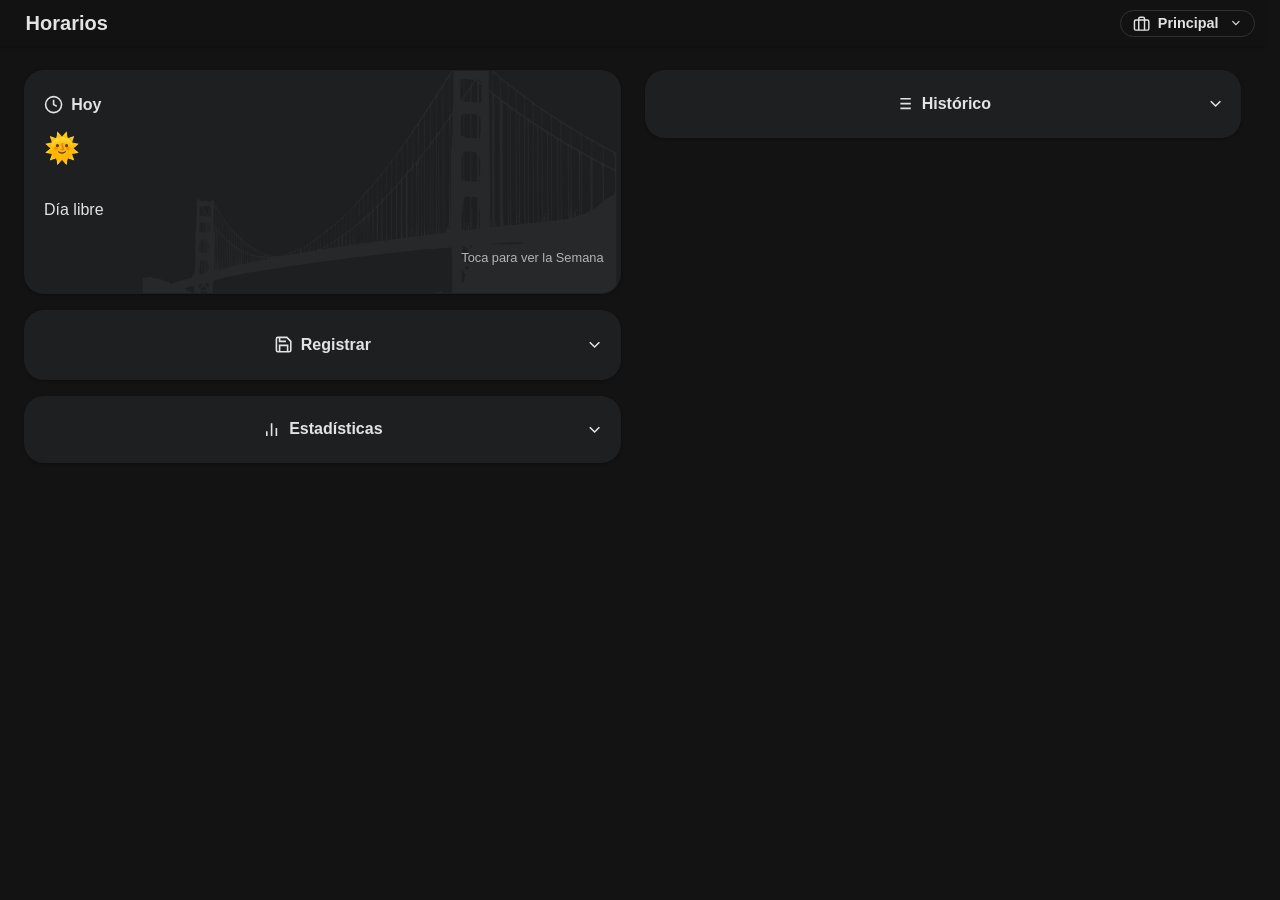
==== horarios_8.19.html @ 74c31f9c "Add files via upload" ====
<!DOCTYPE html>
<html lang="es">

<head>
    <meta charset="UTF-8">
    <meta name="viewport" content="width=device-width, initial-scale=1.0">

    <!-- Políticas de Seguridad -->
    <meta http-equiv="Content-Security-Policy" content="default-src 'self'; 
                 script-src 'self' 'unsafe-inline'; 
                 style-src 'self' 'unsafe-inline'; 
                 img-src 'self' data: https:; 
                 font-src 'self' data:; 
                 connect-src 'self' https://api.github.com; 
                 object-src 'none'; 
                 base-uri 'self'; 
                 form-action 'self'; 
                 upgrade-insecure-requests;">
    <meta name="referrer" content="no-referrer">
    <meta name="mobile-web-app-capable" content="yes">
    <meta name="apple-mobile-web-app-status-bar-style" content="default">
    <link rel="manifest" href="manifest.json">
    <link rel="icon" type="image/svg+xml" href="./icon.svg">
    <title>Horarios</title>
    <style>
        :root {
            /* --- Variables de Color (Tema Claro) --- */
            --bg-body: #ffffff;
            --bg-card: #f0f4f9;
            --bg-header: #ffffff;
            --text-main: #1f1f1f;
            --text-muted: #444746 --text-inv: #ffffff;
            --border: #dde3ea;
            --input-bg: #dde3ea;
            --input-focus: #dde3ea;
            --c-blue: rgba(76, 114, 172, 0.8);
            --c-green: rgba(76, 172, 140, 0.8);
            --c-red: rgba(172, 90, 76, 0.8);
            --c-purple: rgba(129, 76, 172, 0.8);
            --c-gold: rgba(172, 155, 76, 0.8);
            --c-orange: rgba(210, 120, 50, 0.8);
            --c-gray-btn: #dde3ea;
            --c-white: #ffffff;
            --hover: #989ca0;
            --shadow: 0 1px 3px rgba(0, 0, 0, 0.1);
            --radius: 20px;
        }

        body.dark-mode {
            /* --- Variables de Color (Tema Oscuro) --- */
            --bg-body: #131314;
            --bg-card: #1e1f20;
            --bg-header: #131314f6;
            --text-main: #e3e3e3;
            --text-muted: #b4b4b4;
            --border: #313333;
            --input-bg: #313333;
            --input-focus: #313333;
            --c-gray-btn: #313333;
            --hover: #696e6d;
            --shadow: 0 1px 3px rgba(0, 0, 0, 0.3);
        }

        body.modal-open {
            overflow: hidden !important;
        }

        * {
            margin: 0;
            padding: 0;
            box-sizing: border-box;
            user-select: none;
            -webkit-tap-highlight-color: transparent;
        }

        html {
            scrollbar-gutter: stable;
        }

        body {
            font-family: -apple-system, BlinkMacSystemFont, 'Segoe UI', Arial, sans-serif;
            background: var(--bg-body);
            color: var(--text-main);
            overflow-anchor: none;
            transition: background 0.3s, color 0.3s;
            overflow-y: auto;
        }

        /* --- Layout & Contenedores --- */
        .container {
            max-width: 1400px;
            margin: 0 auto;
            padding: 0.5rem;
        }

        .header {
            background: var(--bg-header);
            backdrop-filter: blur(10px);
            padding: 0.6rem;
            box-shadow: var(--shadow);
            position: sticky;
            top: 0;
            z-index: 90;
            display: flex;
            justify-content: space-between;
            align-items: center;
        }

        .header h1 {
            font-size: 1.25rem;
            color: var(--text-main);
            display: flex;
            align-items: center;
            gap: 0.5rem;
            flex-shrink: 0;
            margin-right: auto;
            margin-left: 1rem;
        }

        .card,
        .modal-content {
            background: var(--bg-card);
            border-radius: var(--radius);
            padding: 1.5rem 0.5rem;
            margin-bottom: 1rem;
            box-shadow: var(--shadow);
            color: var(--text-main);
        }

        .card h2,
        .modal h3 {
            font-size: 1rem;
            margin-bottom: 1rem;
            display: flex;
            align-items: center;
            gap: 0.5rem;
            color: var(--text-main);
        }

        .modal h3 .version-text {
            margin-left: auto;
        }

        .card h2.no-margin {
            margin-bottom: 0;
        }

        /* --- Scrollbar Reutilizable (Clase Utilitaria) --- */
        .custom-scroll {
            overflow-y: auto;
            overflow-x: hidden;
        }

        .custom-scroll::-webkit-scrollbar,
        .perfil-list-container::-webkit-scrollbar {
            width: 4px;
        }

        .custom-scroll::-webkit-scrollbar-track,
        .perfil-list-container::-webkit-scrollbar-track {
            background: var(--bg-body);
            border-radius: var(--radius);
        }

        .custom-scroll::-webkit-scrollbar-thumb,
        .perfil-list-container::-webkit-scrollbar-thumb {
            background: var(--border);
            border-radius: var(--radius);
        }

        .custom-scroll::-webkit-scrollbar-thumb:hover,
        .perfil-list-container::-webkit-scrollbar-thumb:hover {
            background: var(--text-muted);
        }

        /* --- Iconos --- */
        .icon {
            width: 1.2em;
            height: 1.2em;
            vertical-align: text-bottom;
            fill: currentColor;
            stroke: currentColor;
            stroke-width: 0;
        }

        .icon-line {
            stroke-width: 2;
            fill: none;
        }

        /* --- Formularios --- */
        .form-group {
            margin-bottom: 1rem;

        }

        label {
            display: block;
            font-size: 0.875rem;
            font-weight: 600;
            color: var(--text-muted);
            margin: 0 0 0.25rem 0.5rem;
            transition: opacity 0.3s ease, transform 0.3s ease, color 0.3s ease;
            min-height: 1.2em;
            line-height: 1.2;
            will-change: transform, opacity;
        }

        input,
        select {
            width: 100%;
            padding: 0.75rem;
            border: 1px solid var(--border);
            border-radius: var(--radius);
            font-size: 1rem;
            background: var(--input-bg);
            color: var(--text-main);
            height: 48px;
            transition: border-color 0.2s, transform 0.3s, background 0.3s;
        }

        input:disabled,
        select:disabled {
            background-color: var(--bg-card);
            color: var(--text-muted);
            opacity: 1;
            -webkit-text-fill-color: var(--text-muted);
            /* Corrección para Safari/iOS */
            cursor: not-allowed;
        }

        input:focus,
        select:focus {
            outline: none;
        }

        input.error {
            border-color: var(--c-red);
        }

        .input-error {
            color: var(--c-red);
            font-size: 0.75rem;
            margin-top: 0.25rem;
            display: none;
        }

        .input-with-btn,
        .input-number-group {
            display: flex;
            gap: 0.5rem;
            align-items: center;
        }

        .contenedor-fechas {
            display: block;
            flex-direction: column;
        }

        .input-number-group input {
            text-align: center;
        }

        .contenedor-fechas .form-group {
            flex-grow: 1;
        }

        /* --- Botones --- */
        button {
            width: 100%;
            padding: 0.875rem;
            border: 1px solid transparent;
            border-radius: var(--radius);
            font-weight: 600;
            font-size: 1rem;
            cursor: pointer;
            transition: transform 0.2s, background 0.2s;
            display: flex;
            align-items: center;
            justify-content: center;
            gap: 0.5rem;
            color: var(--text-main);
            background: var(--c-gray-btn);
        }

        button:active {
            transform: scale(1);
        }

        button:disabled {
            background: transparent;
            cursor: not-allowed;
            transform: none;
            color: #6b7280;
        }

        #btn-timer-main {
            border: none;
        }

        #btn-timer-main:disabled {
            display: none;
        }

        /* Variantes de botones */

        .btn-register {
            width: auto;
            padding: 17px;
            margin: -17px;
            background: transparent;
            color: var(--text-main);
        }

        .btn-register .icon {
            animation: llamarAtencion 5s ease-in-out 1.2s 2;
            transform-origin: bottom;
        }

        #btn-toggle-ignorar-tf,
        #btn-toggle-fondo,
        #btn-toggle-gist-backup,
        #btn-toggle-gist-merge {
            justify-content: center;
            padding: 0.875rem 1rem;
            border: 1px solid var(--border);
            color: var(--text-main);
            transition: background 0.2s, color 0.2s, border-color 0.2s;
            flex: 1;
        }

        .icon-btn,
        .time-btn,
        .btn-increment,
        .filter-btn {
            width: auto;
            padding: 0.5rem;
            min-width: 44px;
            height: 44px;
            color: var(--text-main);
            touch-action: manipulation;
        }

        .icon-btn,
        .filter-btn {
            background: transparent;
        }

        .filter-btn.filtro-activo {
            color: var(--c-red);
            border-color: var(--c-red);
        }

        .header-buttons {
            display: flex;
            gap: 0.5rem;
        }

        .btn-group {
            display: flex;
            gap: 0.5rem;
            margin-top: 0.75rem;
            align-items: center;
        }

        .config-actions {
            display: flex;
            flex-direction: column;
            gap: 0.75rem;
        }

        .config-actions>label {
            margin-bottom: -0.5rem;
        }

        /* --- Stats & Progreso --- */
        /* Fondo abstracto stats-card */
        .stats-card {
            position: relative;
            overflow: hidden;
        }

        .stats-card-bg {
            position: absolute;
            inset: 0;
            pointer-events: none;
            z-index: 0;
            transition: opacity 0.6s ease;
        }

        .stats-card-bg svg {
            width: 100%;
            height: 100%;
        }

        .stats-card-content {
            position: relative;
            z-index: 1;
        }

        .stats-card {
            cursor: pointer;
            border: 1px solid transparent;
            border-left: 4px solid transparent;
            transition: transform 0.15s ease-out, opacity 0.15s ease-out, box-shadow 0.3s, border-color 0.3s;
            min-height: 14rem;
        }

        #stats-card.timer-running {
            border-left-color: var(--c-red) !important;
        }

        .stats-number {
            font-size: 1.8rem;
            font-weight: bold;
            margin: 0.5rem 0;
        }

        /* Animación de contenido interno de stats-card */
        .stats-card-content {
            transition: opacity 0.3s ease, transform 0.3s ease;
        }

        /* Estados del borde lateral */
        .stats-card.border-blue {
            border-left-color: var(--c-blue) !important;
        }

        .stats-card.border-green {
            border-left-color: var(--c-green) !important;
        }

        .stats-card.border-red {
            border-left-color: var(--c-red) !important;
        }

        .stats-card.border-purple {
            border-left-color: var(--c-purple) !important;
        }

        .stats-card.border-gold {
            border-left-color: var(--c-gold) !important;
        }

        .stats-card.border-orange {
            border-left-color: var(--c-orange) !important;
        }

        .stats-card.border-transparent {
            border-left-color: transparent !important;
        }

        .progress-bar {
            width: 100%;
            height: 4px;
            background: transparent;
            border-radius: var(--radius);
            overflow: hidden;
            margin: 1rem 0;
        }

        .progress-fill {
            height: 100%;
            background: var(--bg-card);
            transition: width 0.5s;
            position: relative;
            overflow: hidden;
        }

        .progress-fill.blue {
            background: var(--c-blue) !important;
        }

        .progress-fill.green {
            background: var(--c-green) !important;
        }

        .progress-fill.red {
            background: var(--c-red) !important;
        }

        .progress-fill.purple {
            background: var(--c-purple) !important;
        }

        .progress-fill.gold {
            background: var(--c-gold) !important;
        }

        .progress-fill.orange {
            background: var(--c-orange) !important;
        }

        .progress-fill.shimmer::after {
            content: '';
            position: absolute;
            top: 0;
            left: -60%;
            width: 50%;
            height: 100%;
            background: linear-gradient(90deg, transparent, rgba(255, 255, 255, 0.35), transparent);
            animation: shimmer 5s ease-in-out infinite;
        }

        /* --- Lista de Registros --- */
        .registro-item {
            border: 1px solid var(--border);
            border-radius: var(--radius);
            padding: 1rem;
            margin-bottom: 0.5rem;
            display: flex;
            justify-content: space-between;
            align-items: start;
            cursor: pointer;
            background: var(--input-bg);
            content-visibility: auto;
            contain-intrinsic-size: 85px;
        }

        .registro-item.hoy::before {
            content: "HOY";
            position: absolute;
            bottom: 8px;
            right: 8px;
            border: 2px solid var(--text-main);
            color: var(--text-main);
            font-size: 0.75rem;
            font-weight: 700;
            padding: 0.1rem 1rem 0.1rem 1rem;
            border-radius: var(--radius);
            letter-spacing: 0.5px;
        }

        .registro-info {
            flex: 1;
        }

        .registro-fecha {
            font-weight: 600;
            margin-bottom: 0.25rem;
            color: var(--text-main);
        }

        .registro-horas {
            font-size: 0.875rem;
            color: var(--text-muted);
        }

        .registro-total {
            font-size: 0.75rem;
            font-weight: 600;
            margin-top: 0.25rem;
            color: var(--c-white);
            display: inline-block;
            border-radius: var(--radius);
            padding: .1rem 1rem .1rem 1rem;
        }

        .registro-total.green-text,
        .calendario-dia.dia-normal,
        .toast.success {
            background: var(--c-green);
        }

        .registro-total.red-text,
        .registro-total.red-text-bg,
        .toast.error,
        .toast.warning,
        .calendario-dia.dia-incompleto,
        .calendario-dia.dia-especial-red {
            background: var(--c-red);
        }

        .registro-total.purple-text,
        .calendario-dia.dia-especial-purple {
            background: var(--c-purple);
        }

        .registro-total.orange-text,
        .calendario-dia.dia-especial-orange {
            background: var(--c-orange);
        }

        .calendario-dia.dia-sin-salida,
        .registro-total.gold-text,
        .calendario-dia.dia-especial-gold,
        .registro-total.yellow-text {
            background: var(--c-gold);
        }

        .registro-total.blue-text-bg,
        .calendario-dia.dia-especial-blue,
        .registro-total.blue-text,
        .calendario-dia.dia-en-curso,
        .toast.info {
            background: var(--c-blue);
        }

        /* --- Modal & Utilidades --- */
        .modal {
            display: flex;
            visibility: hidden;
            opacity: 0;
            pointer-events: none;
            position: fixed;
            top: 0;
            left: 0;
            right: 0;
            bottom: 0;
            background: rgba(0, 0, 0, 0.5);
            z-index: 100;
            align-items: center;
            justify-content: center;
            padding: 0.25rem;
            backdrop-filter: blur(10px);
            transition: opacity 0.3s, visibility 0.3s;
        }

        .modal.show {
            visibility: visible;
            opacity: 1;
            pointer-events: auto;
        }

        .modal-content {
            transform: translateY(24px) scale(0.96);
            transition: transform 0.35s cubic-bezier(0.34, 1.56, 0.64, 1), opacity 0.25s ease;
            opacity: 0;
            max-width: 450px;
            width: 100%;
        }

        .modal.show .modal-content {
            transform: translateY(0) scale(1);
            opacity: 1;
        }

        /* Modal config scrollable con header y footer sticky */
        #modal-config .modal-content {
            display: flex;
            flex-direction: column;
            max-height: 90vh;
            overflow: hidden;
        }

        #modal-config .modal-config-header {
            flex-shrink: 0;
            position: sticky;
            top: 0;
            background: var(--bg-card);
            z-index: 2;
            padding-bottom: 0.5rem;
            border-bottom: 1px solid var(--border);
            margin-bottom: 0.5rem;
        }

        #modal-config .modal-config-body {
            flex: 1;
            overflow-y: auto;
            padding-right: 0.25rem;
        }

        #modal-config .modal-config-footer {
            flex-shrink: 0;
            position: sticky;
            bottom: 0;
            background: var(--bg-card);
            z-index: 2;
            border-top: 1px solid var(--border);
            margin-top: 0.5rem;
        }

        .modal-title-block {
            display: flex;
            align-items: center;
            gap: 0.5rem;
        }

        .toast {
            position: fixed;
            top: 5rem;
            right: 2rem;
            background: #1f2937;
            color: white;
            padding: 1rem 1.5rem;
            border-radius: var(--radius);
            box-shadow: 0 4px 6px rgba(0, 0, 0, 0.3);
            opacity: 0;
            transform: translateX(100px);
            transition: opacity 0.3s, transform 0.3s;
            z-index: 1000;
            display: flex;
            align-items: center;
            gap: 0.75rem;
            white-space: pre-line;
            pointer-events: none;
            backdrop-filter: blur(3px);
        }

        .toast.show {
            opacity: 1;
            transform: translateY(0);
            pointer-events: auto;
        }

        /* --- Animaciones y Textos --- */
        @keyframes slideDownFade {
            from {
                opacity: 0;
                transform: translateY(-20px);
            }

            to {
                opacity: 1;
                transform: translateY(0);
            }
        }

        @keyframes llamarAtencion {
            0% {
                transform: scale(1, 1);
            }

            5% {
                transform: scale(1.25, 0.75);
            }

            /* Se aplasta */
            10% {
                transform: scale(0.75, 1.25);
            }

            /* Se estira */
            15% {
                transform: scale(1.15, 0.85);
            }

            /* Rebote suave */
            20% {
                transform: scale(1, 1);
            }

            /* Normal */

            100% {
                transform: scale(1, 1);
            }
        }

        @keyframes fade-blur {
            from {
                opacity: 0;
                filter: blur(5px);
                background-color: var(--c-green)
            }

            to {
                opacity: 1;
                filter: blur(0);
            }
        }

        @keyframes pulse {
            0% {
                box-shadow: 0 0 0 0 rgba(192, 93, 118, 0.4);
            }

            70% {
                box-shadow: 0 0 0 10px rgba(192, 93, 118, 0);
            }

            100% {
                box-shadow: 0 0 0 0 rgba(192, 93, 118, 0);
            }
        }

        @keyframes shimmer {
            0% {
                left: -80%;
            }

            20% {
                left: 130%;
            }

            100% {
                left: 130%;
            }
        }

        .animated-card {
            animation: slideDownFade 0.5s cubic-bezier(0.25, 0.46, 0.45, 0.94) backwards;
        }

        .toggle-hint,
        .config-hint-text,
        .version-text {
            font-size: 0.8rem;
            color: var(--text-muted);
            text-align: right;
            display: block;
            margin-top: 0.25rem;
        }

        .empty-state {
            text-align: center;
            padding: 3rem 1rem;
            color: var(--text-muted);
        }

        /* --- Estadísticas Grid --- */
        .stats-grid {
            display: grid;
            grid-template-columns: 1fr 1fr;
            gap: 1rem;
            margin-top: 1rem;
        }

        /* --- Colapso de formulario --- */
        /* CALENDARIO */
        .calendario-grid {
            display: grid;
            grid-template-columns: repeat(7, 1fr);
            gap: 4px;
            margin-top: 0.75rem;
        }

        .calendario-dia-nombre {
            text-align: center;
            font-weight: 600;
            color: var(--text-main);
            padding: 4px 0;
            font-size: 0.9rem;
        }

        .calendario-dia {
            aspect-ratio: 1;
            display: flex;
            align-items: center;
            justify-content: center;
            border-radius: 50%;
            font-size: 0.85rem;
            font-weight: 500;
            cursor: default;
            position: relative;
            transition: opacity 0.15s;
        }

        .calendario-dia.dia-filtrado,
        .calendario-filtro-activo .calendario-dia.dia-sin-registro {
            opacity: 0.25;
        }

        .calendario-dia.vacio {
            visibility: hidden;
        }

        .calendario-dia.hoy {
            outline: 2px solid var(--text-muted);
            outline-offset: -2px;
            font-weight: 700;
        }

        .calendario-dia.dia-sin-registro {
            color: var(--text-muted);
        }

        /* --- Popup quick-view calendario --- */
        .cal-popup {
            position: fixed;
            z-index: 90;
            background: var(--bg-card);
            border: 1px solid var(--border);
            border-radius: var(--radius);
            box-shadow: 0 4px 20px rgba(0, 0, 0, 0.18);
            padding: 0.75rem 1rem;
            min-width: 160px;
            max-width: 220px;
            display: flex;
            flex-direction: column;
            gap: 0.4rem;
            pointer-events: all;
            animation: slideDownFade 0.15s ease;
        }

        .cal-popup-fecha {
            font-size: 0.78rem;
            font-weight: 700;
            color: var(--text-muted);
            text-transform: capitalize;
            letter-spacing: 0.03em;
        }

        .cal-popup-info {
            font-size: 1rem;
            font-weight: 700;
            color: var(--text-main);
        }

        .cal-popup-badge {
            display: inline-block;
            font-size: 0.78rem;
            font-weight: 600;
            color: var(--c-white);
            border-radius: var(--radius);
            padding: 0.1rem 0.7rem;
            width: fit-content;
        }

        .cal-popup-btn-edit {
            margin-top: 0.2rem;
            display: flex;
            align-items: center;
            justify-content: center;
            gap: 0.4rem;
            width: 100%;
            padding: 0.5rem 0.75rem;
            background: var(--c-gray-btn);
            border: 1px solid var(--border);
            border-radius: var(--radius);
            font-size: 0.85rem;
            font-weight: 600;
            cursor: pointer;
            color: var(--text-main);
        }

        .calendario-nav {
            display: flex;
            align-items: center;
            justify-content: space-between;
            margin-top: 0.5rem;
        }

        .calendario-nav button {
            background: none;
            border: 1px solid transparent;
            cursor: pointer;
            color: var(--text-muted);
            border-radius: var(--radius);
            display: flex;
            align-items: center;
            justify-content: center;
            padding: 4px;
            flex-shrink: 0;
            width: 44px;
            height: 44px;
        }

        .calendario-titulo {
            font-size: 1rem;
            font-weight: 600;
            color: var(--text-main);
            text-transform: capitalize;
            flex: 1;
            padding-left: 1rem;
        }

        .form-collapsible {
            max-height: 0;
            overflow: hidden;
            transition: max-height 0.3s ease-out, opacity 0.3s ease-out;
            opacity: 0;
        }

        .form-collapsible.expanded {
            max-height: 700px;
            opacity: 1;
        }

        /* Animación al crear y eliminar registro */
        .nuevo-registro-animacion {
            animation: fade-blur 0.5s ease-out forwards;
            transform-origin: center;
            z-index: 10;
            position: relative;
        }

        .calendario-dia.nuevo-registro-animacion {
            animation: fade-blur 0.5s ease-out forwards;
        }

        /* Animación del boton tiempo fuera*/
        .timer-btn.running {
            color: var(--c-red);
            border-color: var(--c-red);
            animation: pulse 2s infinite;
        }

        /* Estilos para cabeceras colapsables */
        .card-header-clickable {
            cursor: pointer;
            display: flex;
            justify-content: center;
            align-items: center;
            width: 100%;
            position: relative;
            transition: transform 0.3s;
        }

        .chevron {
            transition: transform 0.3s ease;
            position: absolute;
            right: 0;
        }

        .chevron.rotated {
            transform: rotate(180deg);
        }

        /* Estilos para meses colapsables */
        .registro-mes-container {
            margin: 0;
            scroll-margin-top: 5rem;
        }

        .registro-mes-header {
            margin: 1rem 0rem;
            color: var(--text-muted);
            font-size: 18px;
            transition: color 0.2s;
            cursor: pointer;
            display: flex;
            align-items: center;
            gap: 0.5rem;
        }

        .registro-mes-header:hover {
            color: var(--text-main);
        }

        .registro-mes-detalle {
            overflow: hidden;
            max-height: 0;
            opacity: 0;
            transition: max-height 0.3s ease-out, opacity 0.3s ease-out;
        }

        .registro-mes-detalle.expanded {
            max-height: 3500px;
            opacity: 1;
        }

        .chevron-mes {
            width: 1em;
            height: 1em;
            fill: none;
            stroke: currentColor;
            stroke-width: 2;
            flex-shrink: 0;
            transition: transform 0.3s ease;
        }

        /* Botón de perfil en el Header */
        .header-profile-btn {
            background: transparent;
            border: 1px solid var(--border);
            border-radius: var(--radius);
            padding: 0.25rem 0.75rem;
            color: var(--text-main);
            font-size: 0.9rem;
            font-weight: 600;
            display: flex;
            align-items: center;
            gap: 0.5rem;
            cursor: pointer;
            transition: border-color 0.2s;
            width: auto;
            max-width: 160px;
        }



        .header-profile-btn span {
            white-space: nowrap;
            overflow: hidden;
            text-overflow: ellipsis;
            display: block;
        }

        /* Lista de perfiles en el modal */
        .perfil-list-container {
            display: flex;
            flex-direction: column;
            gap: 0.5rem;
            max-height: 300px;
            overflow-y: auto;
            overflow-x: hidden;
            padding: 5px;
        }

        .btn-perfil-select {
            background: var(--input-bg);
            border: 1px solid var(--border);
            color: var(--text-main);
            padding: 1rem;
            text-align: left;
            border-radius: var(--radius);
            display: flex;
            justify-content: space-between;
            align-items: center;
            gap: 0.5rem;
            transition: border-color 0.2s, background 0.2s;
        }

        .btn-perfil-select.activo {
            border-color: var(--c-green);
            background: rgba(96, 172, 148, 0.1);
            font-weight: bold;
        }

        .btn-activo {
            background: rgba(96, 172, 148, 0.1) !important;
            color: var(--c-green) !important;
            border-color: var(--c-green) !important;
            font-weight: bold !important;
        }

        .btn-perfil-info {
            flex: 1;
            display: flex;
            flex-direction: column;
            gap: 0.25rem;
            pointer-events: none;
        }

        .btn-perfil-nombre {
            font-size: 1rem;
            font-weight: 600;
        }

        .btn-perfil-badge {
            font-size: 0.8rem;
            color: var(--text-muted);
        }

        .btn-perfil-edit {
            background: transparent;
            border: 1px solid var(--border);
            color: var(--text-muted);
            padding: 0.5rem;
            min-width: 40px;
            width: 40px;
            height: 40px;
            border-radius: var(--radius);
            display: flex;
            align-items: center;
            justify-content: center;
            flex-shrink: 0;
            transition: border-color 0.2s;
        }

        .btn-perfil-edit .icon {
            width: 1em;
            height: 1em;
            font-size: 18px;
        }

        /* Transición suave entre modos */
        #modo-normal,
        #modo-lote {
            transition: opacity 0.3s ease, transform 0.3s ease;
        }

        /* Transición suave entre meses en estadísticas */
        #form-stats,
        #calendario-grid,
        #lista-registros,
        #vista-calendario-historico {
            transition: max-height 0.3s ease-out, opacity 0.3s ease-out, transform 0.3s ease;
        }

        .fade-out {
            opacity: 0;
            transform: translateY(-10px);
        }

        #form-stats.fade-out {
            opacity: 0;
            transform: translateY(-10px);
        }

        .stats-card-content.fade-out {
            opacity: 0;
            transform: translateY(-10px);
        }

        .separador-semana {
            height: 0;
            background: transparent;
            margin: 1.5rem auto;
            border: none;
            width: 100%;
        }

        /* --- Selector de Días Semanales --- */
        .week-selector {
            display: flex;
            justify-content: space-between;
            gap: 1px;
            margin-bottom: 0.5rem;
            flex-wrap: wrap;
        }

        .day-checkbox {
            position: relative;
            cursor: pointer;
            flex: 1 1 0;
            min-width: 0;
        }

        .day-checkbox input {
            position: absolute;
            opacity: 0;
            cursor: pointer;
            height: 0;
            width: 0;
        }

        .day-checkbox span {
            display: flex;
            align-items: center;
            justify-content: center;
            width: 100%;
            height: 38px;
            border: 1px solid var(--border);
            border-radius: var(--radius);
            font-size: 0.85rem;
            font-weight: 600;
            color: var(--text-muted);
            transition: background 0.2s, color 0.2s, border-color 0.2s, transform 0.2s;
        }

        .day-checkbox input:checked~span {
            background: rgba(96, 172, 148, 0.1);
            color: var(--c-green);
            border: 1px solid var(--c-green);
            font-weight: bold;
            transform: scale(1.1);
        }

        /* Estado colapsado de botones histórico */
        #botones-historico {
            max-height: 0;
            overflow: hidden;
            opacity: 0;
            transition: max-height 0.3s ease-out, opacity 0.3s ease-out, padding 0.3s ease-out, margin 0.3s ease-out;
            padding-top: 0;
            margin-bottom: 0;
        }

        #botones-historico.expanded {
            max-height: 100px;
            opacity: 1;
            padding-top: 0.5rem;
            margin-bottom: 0.5rem;
        }

        /* Histórico necesita más altura que las otras tarjetas */
        #contenido-historico.expanded {
            max-height: 5000px;
        }

        /* Animación de feedback en inputs de registro */
        .input-agregado-animacion {
            animation: fade-blur 0.5s ease-out forwards;
        }

        #btn-toggle-periodo {
            width: 100px;
            height: 48px;
            padding: 0.25rem 0;
            font-size: 0.8rem;
            gap: 0.25rem;
            flex-shrink: 0;
            justify-content: center;
        }

        .stat-value {
            color: var(--text-muted)
        }

        /* moviles */
        @media (min-width: 500px) {
            .header-profile-btn {
                max-width: 300px;
            }
        }

        /* --- Hovers de botones --- */
        @media (hover: hover) and (pointer: fine) {

            .icon-btn:hover:not(:disabled),
            .time-btn:hover:not(:disabled),
            .btn-increment:hover:not(:disabled),
            .filter-btn:hover:not(:disabled),
            .btn-delete:hover:not(:disabled),
            .btn-cancel:hover:not(:disabled),
            .btn-export:hover:not(:disabled),
            .btn-backup:hover:not(:disabled),
            .btn-edit:hover:not(:disabled),
            #btn-toggle-fondo:hover:not(:disabled),
            #btn-toggle-gist-backup:hover:not(:disabled),
            #btn-toggle-gist-merge:hover:not(:disabled),
            #btn-toggle-ignorar-tf:hover:not(:disabled),
            .registro-item:hover,
            .header-profile-btn:hover,
            .btn-perfil-select:hover,
            .day-checkbox:hover span,
            .btn-perfil-edit:hover {
                border: 1px solid var(--hover);
            }

            .calendario-nav button:hover:not(:disabled) {
                border-color: var(--hover);
            }
        }

        @media (min-width: 1024px) {
            .container {
                display: grid;
                grid-template-columns: minmax(350px, 1fr) minmax(400px, 1fr);
                gap: 1.5rem;
                align-items: start;
                padding: 1.5rem;
            }

            .left-column {
                display: flex;
                flex-direction: column;
            }

            .right-column {
                position: sticky;
                top: 4.5rem;
            }

            #lista-registros {
                max-height: 1100px;
                overflow-y: auto;
                padding-right: 0.5rem;
                scrollbar-gutter: stable;
            }

            .card,
            .modal-content {
                padding: 1.5rem 1rem 1.5rem 1rem;
            }

            .week-selector {
                gap: 5px;
            }
        }
    </style>
</head>

<body>
    <script>
        (function () { //Evitar parpadeo al actualizar, (modo oscuro)
            try {
                var stored = localStorage.getItem('temaOscuro');
                if (stored === 'true' || stored === null) {
                    document.body.classList.add('dark-mode');
                }
            } catch (e) { }
        })();
    </script>
    <svg style="display: none;">
        <symbol id="icon-moon" viewBox="0 0 24 24">
            <path d="M21 12.79A9 9 0 1 1 11.21 3 7 7 0 0 0 21 12.79z" class="icon-line" stroke-width="2"
                stroke="currentColor" fill="none"></path>
        </symbol>
        <symbol id="icon-sun" viewBox="0 0 24 24">
            <g class="icon-line" stroke-width="2" stroke="currentColor">
                <circle cx="12" cy="12" r="5"></circle>
                <line x1="12" y1="1" x2="12" y2="3"></line>
                <line x1="12" y1="21" x2="12" y2="23"></line>
                <line x1="4.22" y1="4.22" x2="5.64" y2="5.64"></line>
                <line x1="18.36" y1="18.36" x2="19.78" y2="19.78"></line>
                <line x1="1" y1="12" x2="3" y2="12"></line>
                <line x1="21" y1="12" x2="23" y2="12"></line>
                <line x1="4.22" y1="19.78" x2="5.64" y2="18.36"></line>
                <line x1="18.36" y1="5.64" x2="19.78" y2="4.22"></line>
            </g>
        </symbol>
        <symbol id="icon-combine" viewBox="0 0 24 24" fill="none" stroke="currentColor" stroke-width="2"
            stroke-linecap="round" stroke-linejoin="round">
            <path d="M4 6h4l4 6h8" class="icon-line"></path>
            <path d="M4 18h4l4-6" class="icon-line"></path>
        </symbol>
        <symbol id="icon-replace-swap" viewBox="0 0 24 24" fill="none" stroke="currentColor" stroke-width="2"
            stroke-linecap="round" stroke-linejoin="round">
            <polyline points="17 4 21 8 17 12"></polyline>
            <line x1="3" y1="8" x2="21" y2="8"></line>
            <polyline points="7 20 3 16 7 12"></polyline>
            <line x1="21" y1="16" x2="3" y2="16"></line>
        </symbol>
        <symbol id="icon-settings" viewBox="0 0 24 24" fill="none" stroke="currentColor" stroke-width="2"
            stroke-linecap="round" stroke-linejoin="round">
            <path
                d="M14.7 6.3a1 1 0 0 0 0 1.4l1.6 1.6a1 1 0 0 0 1.4 0l3.77-3.77a6 6 0 0 1-7.94 7.94l-6.91 6.91a2.12 2.12 0 0 1-3-3l6.91-6.91a6 6 0 0 1 7.94-7.94l-3.76 3.76z">
            </path>
        </symbol>
        <symbol id="icon-clock" viewBox="0 0 24 24">
            <circle cx="12" cy="12" r="10" class="icon-line" stroke="currentColor"></circle>
            <polyline points="12 6 12 12 16 14" class="icon-line" stroke="currentColor"></polyline>
        </symbol>
        <symbol id="icon-trash" viewBox="0 0 24 24">
            <polyline points="3 6 5 6 21 6" class="icon-line" stroke="currentColor"></polyline>
            <path d="M19 6v14a2 2 0 0 1-2 2H7a2 2 0 0 1-2-2V6m3 0V4a2 2 0 0 1 2-2h4a2 2 0 0 1 2 2v2" class="icon-line"
                stroke="currentColor"></path>
        </symbol>
        <symbol id="icon-save" viewBox="0 0 24 24">
            <path d="M19 21H5a2 2 0 0 1-2-2V5a2 2 0 0 1 2-2h11l5 5v11a2 2 0 0 1-2 2z" class="icon-line"
                stroke="currentColor"></path>
            <polyline points="17 21 17 13 7 13 7 21" class="icon-line" stroke="currentColor"></polyline>
            <polyline points="7 3 7 8 15 8" class="icon-line" stroke="currentColor"></polyline>
        </symbol>
        <symbol id="icon-broom" viewBox="0 0 24 24">
            <path class="icon-line"
                d="M3 6h18M19 6v14a2 2 0 01-2 2H7a2 2 0 01-2-2V6h14zM8 11v6M12 11v6M16 11v6M10 3L9 6h6l-1-3" />
        </symbol>
        <symbol id="icon-download" viewBox="0 0 24 24">
            <path d="M21 15v4a2 2 0 0 1-2 2H5a2 2 0 0 1-2-2v-4" class="icon-line" stroke="currentColor"></path>
            <polyline points="7 10 12 15 17 10" class="icon-line" stroke="currentColor"></polyline>
            <line x1="12" y1="15" x2="12" y2="3" class="icon-line" stroke="currentColor"></line>
        </symbol>
        <symbol id="icon-upload" viewBox="0 0 24 24">
            <path d="M21 15v4a2 2 0 0 1-2 2H5a2 2 0 0 1-2-2v-4" class="icon-line" stroke="currentColor"></path>
            <polyline points="17 8 12 3 7 8" class="icon-line" stroke="currentColor"></polyline>
            <line x1="12" y1="3" x2="12" y2="15" class="icon-line" stroke="currentColor"></line>
        </symbol>
        <symbol id="icon-edit" viewBox="0 0 24 24">
            <path d="M11 4H4a2 2 0 0 0-2 2v14a2 2 0 0 0 2 2h14a2 2 0 0 0 2-2v-7" class="icon-line"
                stroke="currentColor"></path>
            <path d="M18.5 2.5a2.121 2.121 0 0 1 3 3L12 15l-4 1 1-4 9.5-9.5z" class="icon-line" stroke="currentColor">
            </path>
        </symbol>
        <symbol id="icon-list" viewBox="0 0 24 24">
            <line x1="8" y1="6" x2="21" y2="6" class="icon-line" stroke="currentColor"></line>
            <line x1="8" y1="12" x2="21" y2="12" class="icon-line" stroke="currentColor"></line>
            <line x1="8" y1="18" x2="21" y2="18" class="icon-line" stroke="currentColor"></line>
            <line x1="3" y1="6" x2="3.01" y2="6" class="icon-line" stroke="currentColor"></line>
            <line x1="3" y1="12" x2="3.01" y2="12" class="icon-line" stroke="currentColor"></line>
            <line x1="3" y1="18" x2="3.01" y2="18" class="icon-line" stroke="currentColor"></line>
        </symbol>
        <symbol id="icon-cancelar" viewBox="0 0 24 24">
            <line x1="18" y1="6" x2="6" y2="18" class="icon-line" stroke="currentColor"></line>
            <line x1="6" y1="6" x2="18" y2="18" class="icon-line" stroke="currentColor"></line>
        </symbol>
        <symbol id="icon-undo" viewBox="0 0 24 24">
            <path d="M3 7v6h6" class="icon-line" stroke="currentColor"></path>
            <path d="M21 17a9 9 0 00-9-9 9 9 0 00-6 2.3L3 13" class="icon-line" stroke="currentColor"></path>
        </symbol>
        <symbol id="icon-redo" viewBox="0 0 24 24">
            <path d="M21 7v6h-6" class="icon-line" stroke="currentColor"></path>
            <path d="M3 17a9 9 0 019-9 9 9 0 016 2.3L21 13" class="icon-line" stroke="currentColor"></path>
        </symbol>
        <symbol id="icon-calendar-simple" viewBox="0 0 24 24">
            <rect x="3" y="4" width="18" height="18" rx="2" ry="2" class="icon-line" stroke="currentColor"></rect>
            <line x1="16" y1="2" x2="16" y2="6" class="icon-line" stroke="currentColor"></line>
            <line x1="8" y1="2" x2="8" y2="6" class="icon-line" stroke="currentColor"></line>
            <line x1="3" y1="10" x2="21" y2="10" class="icon-line" stroke="currentColor"></line>
        </symbol>
        <symbol id="icon-filter" viewBox="0 0 24 24">
            <polygon points="22 3 2 3 10 12.46 10 19 14 21 14 12.46 22 3" class="icon-line" stroke="currentColor">
            </polygon>
        </symbol>
        <symbol id="icon-help" viewBox="0 0 24 24">
            <circle cx="12" cy="12" r="10" class="icon-line" stroke="currentColor"></circle>
            <path d="M9.09 9a3 3 0 0 1 5.83 1c0 2-3 3-3 3" class="icon-line" stroke="currentColor"></path>
            <line x1="12" y1="17" x2="12.01" y2="17" class="icon-line" stroke-width="3" stroke="currentColor"></line>
        </symbol>
        <symbol id="icon-install" viewBox="0 0 24 24">
            <rect x="3" y="11" width="18" height="11" rx="2" ry="2" class="icon-line" stroke="currentColor"></rect>
            <path d="M7 11V7a5 5 0 0 1 10 0v4" class="icon-line" stroke="currentColor"></path>
            <line x1="12" y1="16" x2="12" y2="16.01" class="icon-line" stroke-width="3" stroke="currentColor"></line>
        </symbol>
        <symbol id="icon-landscape" viewBox="0 0 24 24" fill="none" stroke="currentColor" stroke-width="2"
            stroke-linecap="round" stroke-linejoin="round">
            <circle cx="17" cy="6" r="2" />
            <polyline points="1,20 7,10 11,15" />
            <polyline points="9,20 14,9 19,20" />
            <line x1="1" y1="20" x2="23" y2="20" />
        </symbol>
        <symbol id="icon-stats" viewBox="0 0 24 24">
            <line x1="18" y1="20" x2="18" y2="10" class="icon-line" stroke="currentColor"></line>
            <line x1="12" y1="20" x2="12" y2="4" class="icon-line" stroke="currentColor"></line>
            <line x1="6" y1="20" x2="6" y2="14" class="icon-line" stroke="currentColor"></line>
        </symbol>
        <symbol id="icon-plus" viewBox="0 0 24 24">
            <line x1="12" y1="5" x2="12" y2="19" class="icon-line" stroke="currentColor"></line>
            <line x1="5" y1="12" x2="19" y2="12" class="icon-line" stroke="currentColor"></line>
        </symbol>
        <symbol id="icon-chevron-down" viewBox="0 0 24 24">
            <polyline points="6 9 12 15 18 9" class="icon-line" stroke="currentColor" stroke-width="2" fill="none">
            </polyline>
        </symbol>
        <symbol id="icon-lock" viewBox="0 0 24 24">
            <rect x="3" y="11" width="18" height="11" rx="2" ry="2" class="icon-line" stroke="currentColor"></rect>
            <path d="M7 11V7a5 5 0 0 1 10 0v4" class="icon-line" stroke="currentColor"></path>
        </symbol>
        <symbol id="icon-lock-open" viewBox="0 0 24 24">
            <rect x="3" y="11" width="18" height="11" rx="2" ry="2" class="icon-line" stroke="currentColor"></rect>
            <path d="M7 11V7a5 5 0 0 1 9.9-1" class="icon-line" stroke="currentColor"></path>
        </symbol>
        <symbol id="icon-briefcase" viewBox="0 0 24 24">
            <rect x="2" y="7" width="20" height="14" rx="2" ry="2" class="icon-line" stroke="currentColor"></rect>
            <path d="M16 21V5a2 2 0 0 0-2-2h-4a2 2 0 0 0-2 2v16" class="icon-line" stroke="currentColor"></path>
        </symbol>
        <symbol id="icon-cloud" viewBox="0 0 24 24" fill="none" stroke="currentColor" stroke-width="2"
            stroke-linecap="round" stroke-linejoin="round">
            <path d="M18 10h-1.26A8 8 0 1 0 9 20h9a5 5 0 0 0 0-10z" />
        </symbol>
        <symbol id="icon-cloud-upload" viewBox="0 0 24 24" fill="none" stroke="currentColor" stroke-width="2"
            stroke-linecap="round" stroke-linejoin="round">
            <path
                d="M12 2C9.5 2 7.3 3.4 6.2 5.5C4.9 5.2 3 6.3 3 8.5C3 10.4 4.6 12 6.5 12H17.5C19.4 12 21 10.4 21 8.5C21 6.5 19.3 5 17.5 5C17.1 3.3 15.7 2 14 2" />
            <polyline points="16 16 12 12 8 16" />
            <line x1="12" y1="12" x2="12" y2="21" />
        </symbol>
        <symbol id="icon-cloud-download" viewBox="0 0 24 24" fill="none" stroke="currentColor" stroke-width="2"
            stroke-linecap="round" stroke-linejoin="round">
            <path
                d="M12 2C9.5 2 7.3 3.4 6.2 5.5C4.9 5.2 3 6.3 3 8.5C3 10.4 4.6 12 6.5 12H17.5C19.4 12 21 10.4 21 8.5C21 6.5 19.3 5 17.5 5C17.1 3.3 15.7 2 14 2" />
            <polyline points="8 17 12 21 16 17" />
            <line x1="12" y1="12" x2="12" y2="21" />
        </symbol>
        <symbol id="icon-exit" viewBox="0 0 24 24" fill="none" stroke="currentColor" stroke-width="2"
            stroke-linecap="round" stroke-linejoin="round">
            <path d="M9 21H5a2 2 0 0 1-2-2V5a2 2 0 0 1 2-2h4"></path>
            <polyline points="16 17 21 12 16 7"></polyline>
            <line x1="21" y1="12" x2="9" y2="12"></line>
        </symbol>
    </svg>
    <div class="header">
        <h1>Horarios</h1>
        <div style="display: flex; align-items: center; gap: 0.5rem;">
            <button class="icon-btn" id="btn-install" style="display: none;" onclick="PWAInstaller.instalarApp()"
                title="Instalar aplicación">
                <svg class="icon">
                    <use href="#icon-install" />
                </svg>
            </button>
            <button class="header-profile-btn" onclick="UILogic.abrirSelectorPerfiles()">
                <svg class="icon">
                    <use href="#icon-briefcase" />
                </svg>
                <span id="nombre-perfil-header">Cargando...</span>
                <svg class="icon" style="font-size: 0.8em; margin-left: 2px;">
                    <use href="#icon-chevron-down" />
                </svg>
            </button>
        </div>
    </div>

    <div id="toast" class="toast"></div>

    <div class="container">

        <div class="left-column">
            <div class="card stats-card animated-card" id="stats-card" onclick="UILogic.alternarVista()"
                style="animation-delay: 0s;">
                <div class="stats-card-bg" id="stats-card-bg" aria-hidden="true"></div>
                <div class="stats-card-content" id="stats-card-content">
                    <h2 id="stats-titulo">Hoy</h2>
                    <div class="stats-number" id="stats-semana">
                        <div>0 horas 0 minutos</div>
                    </div>
                    <div class="progress-bar">
                        <div class="progress-fill" id="progress-bar" style="width: 0%"></div>
                    </div>
                    <div id="stats-mensaje">Faltan 0 horas 0 minutos</div>
                    <div id="stats-buffer" style="font-size: 0.85rem; margin-top: 0.5rem; min-height: 1.2rem;"></div>
                    <span class="toggle-hint" id="toggle-hint">Toca para ver la Semana</span>
                </div>
            </div>
            <div class="card animated-card" id="card-registrar" style="animation-delay: 0.10s;">
                <h2 class="no-margin"
                    style="display: flex; justify-content: center; align-items: center; position: relative;">
                    <button class="filter-btn timer-btn" id="btn-timer-main" onclick="UILogic.toggleTimerBreakMain()"
                        style="padding: 0.5rem; position: absolute; left: 0px">
                        <svg class="icon">
                            <use href="#icon-exit" />
                        </svg>
                    </button>
                    <button onclick="UILogic.ejecutarAccionRegistro()" id="btn-agregar" class="btn-register">
                        <svg class="icon">
                            <use href="#icon-save" />
                        </svg> <span id="btn-registrar-texto">Registrar</span>
                    </button>
                    <svg class="icon chevron" id="icon-indicator-form" onclick="UILogic.toggleFormulario()"
                        style="position: absolute; right: 0; cursor: pointer;">
                        <use href="#icon-chevron-down" />
                    </svg>
                </h2>
                <div class="form-collapsible" id="form-registro">

                    <!-- MODO NORMAL -->
                    <div id="modo-normal" style="display: block;">
                        <div class="form-group" style="padding-top: 1rem;">
                            <label>Fecha</label>
                            <div class="input-with-btn">
                                <input type="date" id="fecha" />
                                <button class="time-btn" onclick="UILogic.toggleModoLote()"
                                    title="Ir al modo lote/especial" style="flex-shrink: 0;">
                                    <svg class="icon">
                                        <use href="#icon-calendar-simple" />
                                    </svg>
                                </button>
                            </div>
                            <span class="input-error" id="error-fecha">Fecha inválida</span>
                        </div>
                        <div class="form-group">
                            <label>Entrada</label>
                            <div class="input-with-btn">
                                <input type="text" id="entrada" inputmode="numeric" placeholder="Hora" maxlength="5" />
                                <button class="time-btn" onclick="UILogic.pegarHoraActual('entrada')">
                                    <svg class="icon">
                                        <use href="#icon-clock" />
                                    </svg>
                                </button>
                            </div>
                            <span class="input-error" id="error-entrada">Formato inválido (HH:MM)</span>
                        </div>
                        <div class="form-group">
                            <label>Salida</label>
                            <div class="input-with-btn">
                                <input type="text" id="salida" inputmode="numeric" placeholder="hora" maxlength="5" />
                                <button class="time-btn" onclick="UILogic.pegarHoraActual('salida')">
                                    <svg class="icon">
                                        <use href="#icon-clock" />
                                    </svg>
                                </button>
                            </div>
                            <span class="input-error" id="error-salida">Formato inválido (HH:MM)</span>
                        </div>
                    </div>

                    <!-- MODO LOTE -->
                    <div id="modo-lote" class="fade-out" style="display: none;">
                        <div class="form-group" style="padding-top: 1rem;">
                            <label>Tipo de registro</label>
                            <div class="input-with-btn">
                                <select id="lote-tipo" onchange="UILogic.actualizarBotonLote()">
                                    <option value="feriado">🎉 Feriado (00:00)</option>
                                    <option value="ausencia">🏠 Licencia (11:11)</option>
                                    <option value="vacaciones">🏖️ Vacaciones (12:12)</option>
                                    <option value="asueto">🎁 Asueto (13:13)</option>
                                    <option value="enfermedad">🏥 Enfermedad (14:14)</option>
                                    <option value="paro">📢 Paro (15:15)</option>
                                    <option value="remoto">💻 Remoto (16:16)</option>
                                    <option value="capacitacion">📚 Capacitación (17:17)</option>
                                    <option value="normal">🕒 Normales (borrar)</option>
                                </select>
                                <button class="time-btn" onclick="UILogic.toggleModoLote()" title="Ir al modo normal"
                                    style="flex-shrink: 0;">
                                    <svg class="icon">
                                        <use href="#icon-undo" />
                                    </svg>
                                </button>
                            </div>
                        </div>
                        <div class="contenedor-fechas">
                            <div class="form-group">
                                <label>Desde</label>
                                <div class="input-with-btn">
                                    <input type="date" id="lote-fecha-desde" />
                                    <button class="time-btn" onclick="UILogic.alternarFechaActual('lote-fecha-desde')"
                                        title="Pegar hoy / Limpiar">
                                        <svg class="icon">
                                            <use href="#icon-calendar-simple" />
                                        </svg>
                                    </button>
                                </div>
                            </div>
                            <div class="form-group">
                                <label>Hasta</label>
                                <div class="input-with-btn">
                                    <input type="date" id="lote-fecha-hasta" />
                                    <button class="time-btn" onclick="UILogic.alternarFechaActual('lote-fecha-hasta')"
                                        title="Pegar hoy / Limpiar">
                                        <svg class="icon">
                                            <use href="#icon-calendar-simple" />
                                        </svg>
                                    </button>
                                </div>
                            </div>
                        </div>
                    </div>
                </div>
            </div>
            <div class="card animated-card" id="card-estadisticas" style="animation-delay: 0.15s;">
                <h2 class="no-margin card-header-clickable" onclick="UILogic.toggleStats()">
                    <span style="display: flex; align-items: center; gap: 0.5rem;">
                        <svg class="icon">
                            <use href="#icon-stats" />
                        </svg> Estadísticas
                    </span>
                    <svg class="icon chevron" id="icon-indicator-stats">
                        <use href="#icon-chevron-down" />
                    </svg>
                </h2>
                <div class="form-collapsible" id="form-stats">
                    <div style="padding-top: 1rem;">
                        <div class="form-group">
                            <label>Período</label>
                            <div style="display:flex; align-items:center; gap:0.5rem;">
                                <select id="select-mes-stats" onchange="UILogic.cambiarMesStats()"
                                    style="flex:1;"></select>
                                <select id="select-anio-stats" onchange="UILogic.cambiarAnioStats()"
                                    style="flex:1; display:none;"></select>
                                <select id="select-semana-stats" onchange="UILogic.cambiarSemanaStats()"
                                    style="flex:1; display:none;"></select>
                                <button id="btn-toggle-periodo" class="time-btn" onclick="UILogic.togglePeriodoStats()"
                                    title="Alternar vista mensual / anual / semanal">
                                    <svg class="icon" style="width:14px;height:14px;">
                                        <use href="#icon-calendar-simple" />
                                    </svg>
                                    <span id="label-periodo-toggle">Mensual</span>
                                </button>
                            </div>
                        </div>
                        <div class="stats-grid">
                            <div class="stat-item">
                                <div class="stat-label">Tiempo Total</div>
                                <div class="stat-value" id="stat-tiempo-total">0h 0m</div>
                            </div>
                            <div class="stat-item">
                                <div class="stat-label">Promedio Diario</div>
                                <div class="stat-value" id="stat-promedio-diario">0h 0m</div>
                            </div>
                            <div class="stat-item">
                                <div class="stat-label">Entrada Promedio</div>
                                <div class="stat-value" id="stat-entrada-promedio">--:--</div>
                            </div>
                            <div class="stat-item">
                                <div class="stat-label">Salida Promedio</div>
                                <div class="stat-value" id="stat-salida-promedio">--:--</div>
                            </div>
                            <div class="stat-item">
                                <div class="stat-label">Entrada Regular</div>
                                <div class="stat-value" id="stat-regularidad-entrada">--</div>
                            </div>
                            <div class="stat-item">
                                <div class="stat-label">Jornada Regular</div>
                                <div class="stat-value" id="stat-regularidad-jornada">--</div>
                            </div>
                            <div class="stat-item">
                                <div class="stat-label">Tiempo Fuera</div>
                                <div class="stat-value" id="stat-tiempo-fuera-total">0h 0m</div>
                            </div>
                            <div class="stat-item">
                                <div class="stat-label">Jornadas</div>
                                <div class="stat-value" id="stat-dias-trabajados">0</div>
                            </div>
                            <div class="stat-item">
                                <div class="stat-label">Feriados</div>
                                <div class="stat-value" id="stat-feriados">0</div>
                            </div>
                            <div class="stat-item">
                                <div class="stat-label">Licencias</div>
                                <div class="stat-value" id="stat-ausencias">0</div>
                            </div>
                            <div class="stat-item">
                                <div class="stat-label">Vacaciones</div>
                                <div class="stat-value" id="stat-vacaciones">0</div>
                            </div>
                            <div class="stat-item">
                                <div class="stat-label">Enfermedades</div>
                                <div class="stat-value" id="stat-enfermedades">0</div>
                            </div>
                            <div class="stat-item">
                                <div class="stat-label">Asuetos</div>
                                <div class="stat-value" id="stat-asuetos-dia">0</div>
                            </div>
                            <div class="stat-item">
                                <div class="stat-label">Paros</div>
                                <div class="stat-value" id="stat-paros">0</div>
                            </div>
                            <div class="stat-item">
                                <div class="stat-label">Remotos</div>
                                <div class="stat-value" id="stat-remotos">0</div>
                            </div>
                            <div class="stat-item">
                                <div class="stat-label">Capacitaciones</div>
                                <div class="stat-value" id="stat-capacitaciones">0</div>
                            </div>
                            <div class="stat-item">
                                <div class="stat-label">Salidas Temprano</div>
                                <div class="stat-value" id="stat-compensaciones">0</div>
                            </div>
                        </div>

                        <div class="btn-group" style="margin-top: 1rem;">
                            <button class="btn-agregar" id="btn-reporte" onclick="UILogic.generarReporte()">
                                <svg class="icon">
                                    <use href="#icon-download" />
                                </svg>
                                Reporte
                            </button>
                        </div>
                    </div>
                </div>
            </div>
        </div>
        <div class="card animated-card" id="card-historico" style="animation-delay: 0.25s;">
            <h2 class="no-margin card-header-clickable" onclick="UILogic.toggleHistorico()">
                <span style="display: flex; align-items: center; gap: 0.5rem;">
                    <svg class="icon">
                        <use href="#icon-list" />
                    </svg> Histórico
                </span>
                <svg class="icon chevron" id="icon-indicator-historico">
                    <use href="#icon-chevron-down" />
                </svg>
            </h2>

            <div class="form-collapsible" id="contenido-historico">
                <div id="botones-historico" style="padding-top: 0.5rem; margin-bottom: 0.5rem;">
                    <div
                        style="display: flex; justify-content: space-between; gap: 0.5rem; padding: 0 0.5rem; margin-top: 0.5rem">
                        <div style="display: flex; gap: 0.5rem;">
                            <button class="filter-btn" id="btn-vista-calendario"
                                onclick="UILogic.toggleVistaHistorico()" title="Vista">
                                <svg class="icon">
                                    <use href="#icon-calendar-simple" />
                                </svg>
                            </button>
                            <button class="filter-btn" id="btn-hist-restaurar" onclick="UILogic.mostrarImportar(true)"
                                title="Restaurar">
                                <svg class="icon">
                                    <use href="#icon-upload" />
                                </svg>
                            </button>
                            <button class="filter-btn" id="btn-hist-respaldar" onclick="UILogic.mostrarExportar(true)"
                                title="Respaldar">
                                <svg class="icon">
                                    <use href="#icon-download" />
                                </svg>
                            </button>
                            <button class="filter-btn" id="btn-filtro" onclick="UILogic.mostrarFiltros()"
                                title="Filtrar">
                                <svg class="icon">
                                    <use href="#icon-filter" />
                                </svg>
                            </button>
                        </div>
                        <div style="display: flex; gap: 0.5rem;">
                            <button class="filter-btn" id="btn-undo" onclick="HistoryManager.undo()" title="Deshacer">
                                <svg class="icon">
                                    <use href="#icon-undo" />
                                </svg>
                            </button>
                            <button class="filter-btn" id="btn-redo" onclick="HistoryManager.redo()" title="Rehacer">
                                <svg class="icon">
                                    <use href="#icon-redo" />
                                </svg>
                            </button>
                        </div>
                    </div>
                </div>
                <div id="lista-registros" class="custom-scroll"></div>
                <div id="vista-calendario-historico" style="display:none; padding: 0 0.5rem 0.5rem;">
                    <div class="calendario-nav">
                        <span class="calendario-titulo" id="calendario-titulo-mes"></span>
                        <button onclick="UILogic.navegarCalendario(-1)">
                            <svg class="icon" style="transform:rotate(90deg);">
                                <use href="#icon-chevron-down" />
                            </svg>
                        </button>
                        <button onclick="UILogic.navegarCalendario(1)">
                            <svg class="icon" style="transform:rotate(-90deg);">
                                <use href="#icon-chevron-down" />
                            </svg>
                        </button>
                    </div>
                    <div class="calendario-grid" id="calendario-grid"></div>
                </div>
            </div>
        </div>
    </div>
    <div class="modal" id="modal-config">
        <div class="modal-content">
            <div class="modal-config-header">
                <h3 style="margin-bottom:0">
                    <span class="modal-title-block">
                        <svg class="icon">
                            <use href="#icon-settings" />
                        </svg>
                        Ajustes
                    </span>
                    <span class="version-text">LUSHIBOSCA-8.19</span>
                </h3>
            </div>
            <div class="modal-config-body custom-scroll">
                <div class="form-group">
                    <label>Horas Diarias</label>
                    <div class="input-number-group">
                        <input type="number" id="config-horas-diarias" min="0" max="24" step="0.5" readonly />
                        <button class="btn-increment" onmousedown="UILogic.iniciarCambioHoras(0.5)"
                            onmouseup="UILogic.detenerCambio()" onmouseleave="UILogic.detenerCambio()"
                            ontouchstart="event.preventDefault(); UILogic.iniciarCambioHoras(0.5)"
                            ontouchend="event.preventDefault(); UILogic.detenerCambio()">+</button>
                        <button class="btn-increment" onmousedown="UILogic.iniciarCambioHoras(-0.5)"
                            onmouseup="UILogic.detenerCambio()" onmouseleave="UILogic.detenerCambio()"
                            ontouchstart="event.preventDefault(); UILogic.iniciarCambioHoras(-0.5)"
                            ontouchend="event.preventDefault(); UILogic.detenerCambio()">−</button>
                    </div>
                </div>
                <div class="form-group">
                    <label>Días Laborales</label>
                    <div class="week-selector">
                        <label class="day-checkbox">
                            <input type="checkbox" name="dia-habil" value="1">
                            <span>Lu</span>
                        </label>
                        <label class="day-checkbox">
                            <input type="checkbox" name="dia-habil" value="2">
                            <span>Ma</span>
                        </label>
                        <label class="day-checkbox">
                            <input type="checkbox" name="dia-habil" value="3">
                            <span>Mi</span>
                        </label>
                        <label class="day-checkbox">
                            <input type="checkbox" name="dia-habil" value="4">
                            <span>Ju</span>
                        </label>
                        <label class="day-checkbox">
                            <input type="checkbox" name="dia-habil" value="5">
                            <span>Vi</span>
                        </label>
                        <label class="day-checkbox">
                            <input type="checkbox" name="dia-habil" value="6">
                            <span>Sa</span>
                        </label>
                        <label class="day-checkbox">
                            <input type="checkbox" name="dia-habil" value="0"> <span>Do</span>
                        </label>
                    </div>
                    <div id="config-total-feedback" class="config-hint-text">(Total semanal: --hs)</div>
                </div>
                <div class="form-group">
                    <label>Mostrar / Ordenar Tarjetas</label>
                    <div style="display:flex;flex-direction:column;gap:0.4rem;" id="lista-orden-cards">
                        <div class="orden-card-item" id="orden-item-registrar">
                            <button id="btn-toggle-card-registrar" class="drag-handle" data-card="registrar"
                                onclick="UILogic.toggleVisibilidadCard('registrar')" style="flex:1;">
                                <svg class="icon">
                                    <use href="#icon-save" />
                                </svg>
                                <span>Registrar</span>
                            </button>
                        </div>
                        <div class="orden-card-item" id="orden-item-estadisticas">
                            <button id="btn-toggle-card-estadisticas" class="drag-handle" data-card="estadisticas"
                                onclick="UILogic.toggleVisibilidadCard('estadisticas')" style="flex:1;">
                                <svg class="icon">
                                    <use href="#icon-stats" />
                                </svg>
                                <span>Estadísticas</span>
                            </button>
                        </div>
                        <div class="orden-card-item" id="orden-item-historico">
                            <button id="btn-toggle-card-historico" class="drag-handle" data-card="historico"
                                onclick="UILogic.toggleVisibilidadCard('historico')" style="flex:1;">
                                <svg class="icon">
                                    <use href="#icon-list" />
                                </svg>
                                <span>Histórico</span>
                            </button>
                        </div>
                    </div>
                </div>
                <div class="form-group">
                    <label>Estado de Tarjetas</label>
                    <button id="btn-toggle-persistir-tarjetas" onclick="UILogic.togglePersistirTarjetas()">
                        <svg class="icon">
                            <use href="#icon-save" />
                        </svg>
                        <span>Recordar estado</span>
                    </button>
                </div>
                <div class="form-group">
                    <label>Tiempo Fuera</label>
                    <button id="btn-toggle-ignorar-tf" onclick="UILogic.toggleIgnorarTiempoFuera()">
                        <svg class="icon">
                            <use href="#icon-exit" />
                        </svg>
                        <span>Ignorar calculo TF</span>
                    </button>
                </div>
                <div class="form-group">
                    <label>Fondo de Estado</label>
                    <button id="btn-toggle-fondo" onclick="UILogic.toggleFondoCard()">
                        <svg class="icon">
                            <use href="#icon-landscape" />
                        </svg>
                        <span id="hint-fondo-label">Golden Gate</span>
                    </button>
                </div>
                <div class="config-actions">
                    <label>Datos</label>
                    <button class="btn-edit" onclick="UILogic.abrirModalGist()">
                        <svg class="icon">
                            <use href="#icon-cloud" />
                        </svg>
                        GitHub Gist
                    </button>
                    <button class="btn-backup" onclick="UILogic.mostrarImportar()">
                        <svg class="icon">
                            <use href="#icon-upload" />
                        </svg>
                        Restaurar
                    </button>
                    <button class="btn-export" onclick="UILogic.mostrarExportar()">
                        <svg class="icon">
                            <use href="#icon-download" />
                        </svg>
                        Respaldar
                    </button>
                    <button class="btn-delete" onclick="DataManagement.borrarTodoHistorial()">
                        <svg class="icon">
                            <use href="#icon-trash" />
                        </svg>
                        Restablecer
                    </button>
                </div>
            </div><!-- /modal-config-body -->
            <div class="modal-config-footer">
                <div class="btn-group">
                    <button class="btn-delete" onclick="UILogic.cerrarConfig()">
                        <svg class="icon">
                            <use href="#icon-undo" />
                        </svg> Volver
                    </button>
                </div>
            </div><!-- /modal-config-footer -->
        </div>
    </div>

    <div class="modal" id="modal-gist">
        <div class="modal-content">
            <div class="modal-config-header">
                <h3 style="margin-bottom:1rem">
                    <span class="modal-title-block">
                        <svg class="icon">
                            <use href="#icon-cloud" />
                        </svg>
                        GitHub Gist
                    </span>
                </h3>
            </div>
            <div class="modal-config-body custom-scroll">
                <div class="form-group">
                    <label>Personal Access Token</label>
                    <div class="input-with-btn">
                        <input type="password" id="gist-token" placeholder="ghp_xxxxxxxxxxxx" maxlength="100"
                            oninput="UILogic.actualizarEstadoBotonesGist()" autocomplete="off" />
                        <button class="time-btn" id="btn-toggle-token" onclick="UILogic.toggleVerToken()"
                            title="Mostrar/ocultar token">
                            <svg class="icon">
                                <use href="#icon-lock-open" />
                            </svg>
                        </button>
                    </div>
                </div>
                <div class="form-group">
                    <label>Gist ID</label>
                    <div class="input-with-btn">
                        <input type="text" id="gist-id" placeholder="Dejar vacío para crear uno nuevo" maxlength="40"
                            autocomplete="off" oninput="UILogic.actualizarEstadoBotonesGist()" />
                        <button class="time-btn" onclick="UILogic.abrirGistEnBrowser()" title="Abrir en GitHub">
                            <svg class="icon">
                                <use href="#icon-help" />
                            </svg>
                        </button>
                    </div>
                </div>

                <div class="config-actions">
                    <label>Acciones</label>
                    <div style="display:flex; gap:0.5rem;">
                        <button class="btn-export" id="btn-gist-subir" onclick="UILogic.gistSubir()" style="flex:1">
                            <svg class="icon">
                                <use href="#icon-cloud-upload" />
                            </svg> Subir
                        </button>
                        <button class="btn-backup" id="btn-gist-bajar" onclick="UILogic.gistBajar()" style="flex:1">
                            <svg class="icon">
                                <use href="#icon-cloud-download" />
                            </svg> Bajar
                        </button>
                    </div>
                </div>
                <div class="form-group" style="margin-top:0.5rem">
                    <label>Automatización</label>
                    <div style="display:flex; gap:0.5rem;">
                        <button id="btn-toggle-gist-backup" onclick="UILogic.toggleGistBackup()" style="flex:1">
                            <span id="label-gist-backup">Sin automatizar</span>
                            <span id="hint-gist-backup">—</span>
                        </button>
                        <button id="btn-toggle-gist-merge" onclick="UILogic.toggleGistMerge()">
                            <svg class="icon" id="icon-gist-merge">
                                <use href="#icon-replace-swap" />
                            </svg>
                            <span id="hint-gist-merge">Reemplazar</span>
                        </button>
                    </div>
                    <div id="gist-rango-horario"
                        style="max-height:0; overflow:hidden; transition:max-height 0.3s ease, opacity 0.3s ease; opacity:0; margin-top:0.5rem; gap:0.5rem; align-items:center; display:flex;">
                        <span style="font-size:0.85rem; color:var(--text-muted)">Desde</span>
                        <input type="time" id="gist-rango-desde"
                            style=" background:var(--bg-input); color:var(--text-main); font-size:0.9rem;" />
                        <span style="font-size:0.85rem; color:var(--text-muted)">Hasta</span>
                        <input type="time" id="gist-rango-hasta"
                            style=" background:var(--bg-input); color:var(--text-main); font-size:0.9rem;" />
                    </div>
                </div>
                <div class="config-hint-text" id="gist-ultima-sync">Sin sincronizar</div>
            </div>
            <div class="modal-config-footer">
                <div class="btn-group">
                    <button class="btn-export" onclick="UILogic.guardarConfigGist()">
                        <svg class="icon">
                            <use href="#icon-save" />
                        </svg>
                        Guardar
                    </button>
                    <button class="btn-delete" onclick="UILogic.cerrarModalGist()">
                        <svg class="icon">
                            <use href="#icon-undo" />
                        </svg>
                        Volver
                    </button>

                </div>
            </div>
        </div>
    </div>

    <div class="modal" id="modal-gist-merge">
        <div class="modal-content">
            <div class="modal-config-header">
                <h3 style="margin-bottom:0.5rem">
                    <span class="modal-title-block">
                        <svg class="icon">
                            <use href="#icon-cloud-download" />
                        </svg>
                        Resumen de datos
                    </span>
                </h3>
            </div>
            <div class="modal-config-body custom-scroll">
                <div id="gist-merge-resumen" style="font-size:0.9rem; color:var(--text-muted); line-height:1.8;"></div>
            </div>
            <div class="modal-config-footer">
                <div class="btn-group">
                    <button class="btn-backup" id="btn-gist-merge-combinar" onclick="UILogic.gistMergeAplicar('merge')">
                        <svg class="icon">
                            <use href="#icon-combine" />
                        </svg>
                        Combinar
                    </button>
                    <button class="btn-export" id="btn-gist-merge-reemplazar"
                        onclick="UILogic.gistMergeAplicar('replace')">
                        <svg class="icon">
                            <use href="#icon-replace-swap" />
                        </svg>
                        Reemplazar
                    </button>
                </div>
                <div class="btn-group">
                    <button class="btn-delete" onclick="UILogic.gistMergeCancelar()">
                        <svg class="icon">
                            <use href="#icon-cancelar" />
                        </svg>
                        Cancelar
                    </button>
                </div>
            </div>
        </div>
    </div>

    <div class="modal" id="modal-editar">
        <div class="modal-content">
            <h3>
                <span class="modal-title-block">
                    <svg class="icon">
                        <use href="#icon-edit" />
                    </svg>Editar Registro
                </span>
            </h3>
            <div class="form-group">
                <label>Fecha</label>
                <div class="input-with-btn">
                    <input type="date" id="edit-fecha" />
                    <button class="time-btn" id="btn-lock-toggle" onclick="UILogic.toggleBloqueoEdicion()"
                        title="Desbloquear edición">
                        <svg class="icon">
                            <use href="#icon-lock" />
                        </svg>
                    </button>
                </div>
            </div>
            <div class="form-group">
                <label>Entrada</label>
                <div class="input-with-btn">
                    <input type="text" id="edit-entrada" inputmode="numeric" maxlength="5" />
                    <button class="time-btn" onclick="UILogic.pegarHoraActual('edit-entrada')"><svg class="icon">
                            <use href="#icon-clock" />
                        </svg>
                    </button>
                </div>
            </div>
            <div class="form-group">
                <label>Salida</label>
                <div class="input-with-btn">
                    <input type="text" id="edit-salida" inputmode="numeric" maxlength="5" />
                    <button class="time-btn" onclick="UILogic.pegarHoraActual('edit-salida')"><svg class="icon">
                            <use href="#icon-clock" />
                        </svg>
                    </button>
                </div>
            </div>
            <div class="form-group">
                <label>Tiempo Fuera</label>
                <div class="input-with-btn">
                    <input type="text" id="edit-tiempo-fuera" inputmode="numeric" maxlength="5" />
                    <button class="time-btn" onclick="UILogic.limpiarCampo('edit-tiempo-fuera')" title="Limpiar">
                        <svg class="icon">
                            <use href="#icon-broom" />
                        </svg>
                    </button>
                    <button id="btn-toggle-credito" class="time-btn" onclick="UILogic.toggleCredito()"
                        style="margin-left: 5px;" title="(Compensación/Asueto)">
                        <svg class="icon">
                            <use href="#icon-exit" />
                        </svg>
                    </button>
                </div>
            </div>
            <div id="edit-hint-resumen" class="config-hint-text"
                style="text-align: center; margin-top: 0; min-height: 1.2em;"></div>
            <div class="btn-group">
                <button class="btn-edit" onclick="DataManagement.guardarEdicion()"><svg class="icon">
                        <use href="#icon-save" />
                    </svg> Guardar</button>
                <button class="btn-delete" onclick="DataManagement.eliminarRegistroActual()"><svg class="icon">
                        <use href="#icon-trash" />
                    </svg> Eliminar</button>
            </div>
            <div class="btn-group">
                <button class="btn-cancel" onclick="UILogic.cerrarEdicion()"><svg class="icon">
                        <use href="#icon-cancelar" />
                    </svg> Cancelar</button>
            </div>
        </div>
    </div>
    <div class="modal" id="modal-importar">
        <div class="modal-content">
            <h3><svg class="icon">
                    <use href="#icon-upload" />
                </svg> Restaurar Registros</h3>
            <div class="form-group">
                <input type="file" id="file-import" accept=".json" style="display: none;" />
                <button type="button" class="btn-backup" onclick="document.getElementById('file-import').click()">
                    <svg class="icon">
                        <use href="#icon-upload" />
                    </svg>
                    Seleccionar archivo
                </button>
                <div id="nombre-archivo-seleccionado" class="config-hint-text"
                    style="text-align: center; margin-top: 0.5rem; color: var(--c-green); display: none;">
                    <!-- Aquí aparecerá el nombre del archivo -->
                </div>
                <hr style="border: 0; border-top: 1px solid var(--border); margin: 1rem 0 1rem 0;">
            </div>
            <div style="display: flex; flex-direction: column; gap: 0.75rem; margin-top: 1rem;">
                <button class="btn-backup" id="btn-combinar" onclick="DataManagement.importarDatos('merge')" disabled>
                    <svg class="icon">
                        <use href="#icon-combine" />
                    </svg>
                    Combinar
                </button>
                <button class="btn-delete" id="btn-reemplazar" onclick="DataManagement.importarDatos('replace')"
                    disabled>
                    <svg class="icon">
                        <use href="#icon-replace-swap" />
                    </svg>
                    Reemplazar
                </button>
                <button class="btn-cancel" id="btn-volver-importar" onclick="UILogic.cerrarImportar()">
                    <svg class="icon">
                        <use href="#icon-undo" />
                    </svg>
                    Volver
                </button>
            </div>
        </div>
    </div>
    <div class="modal" id="modal-exportar">
        <div class="modal-content">
            <h3>
                <span class="modal-title-block">
                    <svg class="icon">
                        <use href="#icon-download" />
                    </svg>
                    Respaldar Registros
                </span>
            </h3>
            <div class="form-group">
                <select id="tipo-exportacion">
                    <option value="todo">📦 Todo el perfil</option>
                    <option value="mes-actual">📅 Mes actual</option>
                    <option value="rango">📊 Rango personalizado</option>
                </select>
            </div>

            <!-- Campos de rango (ocultos por defecto) -->
            <div id="campos-rango-exportar"
                style="max-height:0; overflow:hidden; transition:max-height 0.3s ease, opacity 0.3s ease; opacity:0; display:block;">
                <div class="form-group">
                    <label>Desde</label>
                    <input type="date" id="export-fecha-desde" />
                </div>
                <div class="form-group">
                    <label>Hasta</label>
                    <input type="date" id="export-fecha-hasta" />
                </div>
            </div>

            <div class="btn-group">
                <button class="btn-export" onclick="UILogic.ejecutarExportacion()">
                    <svg class="icon">
                        <use href="#icon-download" />
                    </svg>
                    Descargar
                </button>
                <button class="btn-cancel" id="btn-volver-exportar" onclick="UILogic.cerrarExportar()">
                    <svg class="icon">
                        <use href="#icon-undo" />
                    </svg>
                    Volver
                </button>
            </div>
        </div>
    </div>
    <div class="modal" id="modal-filtros">
        <div class="modal-content">
            <h3>
                <span class="modal-title-block">
                    <svg class="icon">
                        <use href="#icon-filter" />
                    </svg>
                    Filtrar Histórico
                </span>
            </h3>
            <div class="form-group">
                <label>Desde</label>
                <input type="date" id="filtro-fecha-desde" />
            </div>
            <div class="form-group">
                <label>Hasta</label>
                <input type="date" id="filtro-fecha-hasta" />
            </div>
            <div class="form-group">
                <label>Tipo de registro</label>
                <select id="filtro-tipo">
                    <option value="">Todos</option>
                    <option value="normal">🕒 Normales</option>
                    <option value="feriado">🎉 Feriados</option>
                    <option value="ausencia">🏠 Licencias</option>
                    <option value="vacaciones">🏖️ Vacaciones</option>
                    <option value="enfermedad">🏥 Enfermedades</option>
                    <option value="asueto">🎁 Asuetos</option>
                    <option value="paro">📢 Paros</option>
                    <option value="remoto">💻 Remotos</option>
                    <option value="capacitacion">📚 Capacitaciones</option>
                </select>
            </div>
            <div class="btn-group">
                <button class="btn-cancel" onclick="UILogic.cerrarFiltros()">
                    <svg class="icon">
                        <use href="#icon-cancelar" />
                    </svg> Cerrar
                </button>
            </div>
        </div>
    </div>
    <div class="modal" id="modal-selector-perfiles">
        <div class="modal-content">
            <h3>
                <span class="modal-title-block">
                    <svg class="icon">
                        <use href="#icon-briefcase" />
                    </svg>
                    Perfiles
                </span>
            </h3>
            <div id="lista-perfiles-botones" class="perfil-list-container"></div>
            <div class="form-group" style="margin-top: 1rem; border-top: 1px solid var(--border); padding-top: 1rem;">
                <label>Agregar perfil</label>
                <div class="input-with-btn">
                    <input type="text" id="nombre-nuevo-perfil-selector" placeholder="Nombre del perfil..."
                        maxlength="30" />
                    <button class="time-btn" onclick="UILogic.crearPerfilDesdeSelector()" title="Crear perfil">
                        <svg class="icon">
                            <use href="#icon-plus" />
                        </svg>
                    </button>
                </div>
            </div>
            <div class="btn-group">
                <button class="btn-edit" onclick="UILogic.mostrarconfig()" style="flex: 1;">
                    <svg class="icon">
                        <use href="#icon-settings" />
                    </svg>
                    Ajustes
                </button>
                <button class="time-btn" id="theme-toggle-modal" onclick="UILogic.alternarTema()" title="Cambiar Tema">
                    <svg class="icon">
                        <use href="#icon-moon" />
                    </svg>
                </button>
            </div>
            <div class="btn-group">
                <button class="btn-cancel" onclick="UILogic.cerrarSelectorPerfiles()">
                    <svg class="icon">
                        <use href="#icon-cancelar" />
                    </svg>Cerrar
                </button>
            </div>
        </div>
    </div>
    <div class="modal" id="modal-editar-perfil">
        <div class="modal-content">
            <h3>
                <span class="modal-title-block">
                    <svg class="icon">
                        <use href="#icon-edit" />
                    </svg>
                    Editar Perfil
                </span>
            </h3>

            <div class="form-group">
                <label>Nombre del Perfil</label>
                <input type="text" id="nombre-perfil-editar" placeholder="Nombre del perfil..." maxlength="30" />
            </div>

            <input type="hidden" id="id-perfil-editar" />

            <div class="btn-group">
                <button class="btn-edit" onclick="UILogic.guardarEdicionPerfil()">
                    <svg class="icon">
                        <use href="#icon-save" />
                    </svg>
                    Guardar
                </button>
                <button class="btn-delete" onclick="UILogic.eliminarPerfilDesdeEditor()"
                    id="btn-eliminar-perfil-editor">
                    <svg class="icon">
                        <use href="#icon-trash" />
                    </svg>
                    Eliminar
                </button>
            </div>

            <div class="btn-group">
                <button class="btn-cancel" onclick="UILogic.cerrarEditorPerfil()">
                    <svg class="icon">
                        <use href="#icon-undo" />
                    </svg>
                    Volver
                </button>
            </div>
        </div>
    </div>

    <div class="modal" id="modal-editar-grupo">
        <div class="modal-content">
            <h3>
                <span class="modal-title-block">
                    <svg class="icon">
                        <use href="#icon-edit" />
                    </svg>Editar Grupo
                </span>
            </h3>
            <div class="form-group">
                <label>Tipo de registro</label>
                <div class="input-with-btn">
                    <select id="edit-grupo-tipo">
                        <option value="feriado">🎉 Feriado</option>
                        <option value="ausencia">🏠 Licencia</option>
                        <option value="vacaciones">🏖️ Vacaciones</option>
                        <option value="asueto">🎁 Asueto</option>
                        <option value="enfermedad">🏥 Enfermedad</option>
                        <option value="paro">📢 Paro</option>
                        <option value="remoto">💻 Remoto</option>
                        <option value="capacitacion">📚 Capacitación</option>
                    </select>
                    <button class="time-btn" id="btn-lock-grupo-toggle" onclick="UILogic.toggleBloqueoEdicionGrupo()"
                        title="Desbloquear edición">
                        <svg class="icon">
                            <use href="#icon-lock" />
                        </svg>
                    </button>
                </div>
            </div>
            <div class="form-group">
                <label>Desde</label>
                <div class="input-with-btn">
                    <input type="date" id="edit-grupo-desde" />
                    <button class="time-btn" onclick="UILogic.alternarFechaActual('edit-grupo-desde')"
                        title="Pegar hoy / Limpiar">
                        <svg class="icon">
                            <use href="#icon-calendar-simple" />
                        </svg>
                    </button>
                </div>
            </div>
            <div class="form-group">
                <label>Hasta</label>
                <div class="input-with-btn">
                    <input type="date" id="edit-grupo-hasta" />
                    <button class="time-btn" onclick="UILogic.alternarFechaActual('edit-grupo-hasta')"
                        title="Pegar hoy / Limpiar">
                        <svg class="icon">
                            <use href="#icon-calendar-simple" />
                        </svg>
                    </button>
                </div>
            </div>
            <div class="btn-group">
                <button class="btn-edit" onclick="DataManagement.guardarEdicionGrupo()">
                    <svg class="icon">
                        <use href="#icon-save" />
                    </svg> Guardar
                </button>
                <button class="btn-delete" onclick="DataManagement.eliminarGrupoActual()">
                    <svg class="icon">
                        <use href="#icon-trash" />
                    </svg> Eliminar
                </button>
            </div>
            <div class="btn-group">
                <button class="btn-cancel" onclick="UILogic.cerrarEdicionGrupo()">
                    <svg class="icon">
                        <use href="#icon-cancelar" />
                    </svg> Cancelar
                </button>
            </div>
        </div>
    </div>

    <div class="modal" id="modal-confirmar">
        <div class="modal-content">
            <div class="modal-config-header">
                <h3 style="margin-bottom:0">
                    <span class="modal-title-block">
                        <svg class="icon">
                            <use href="#icon-help" />
                        </svg>
                        <span id="modal-confirmar-titulo">Atención</span>
                    </span>
                </h3>
            </div>
            <div class="modal-config-body">
                <p id="modal-confirmar-texto"
                    style="color:var(--text-muted); font-size:0.95rem; line-height:1.6; margin:0.5rem 0"></p>
            </div>
            <div class="modal-config-footer">
                <div class="btn-group">
                    <button class="btn-delete" id="modal-confirmar-ok">
                        <svg class="icon">
                            <use href="#icon-trash" />
                        </svg>
                        <span id="modal-confirmar-label-ok">Confirmar</span>
                    </button>
                    <button class="btn-cancel" id="modal-confirmar-cancel">
                        <svg class="icon">
                            <use href="#icon-cancelar" />
                        </svg>
                        Cancelar
                    </button>
                </div>
            </div>
        </div>
    </div>

    <script>
        (function () {
            'use strict';

            const $ = id => document.getElementById(id);

            // ====================================================================
            // PWA INSTALLER MODULE
            // ====================================================================
            const PWAInstaller = (function () {
                let deferredPrompt = null;
                const btnInstall = document.getElementById('btn-install');

                function init() {
                    // Detectar si ya está instalada
                    if (window.matchMedia('(display-mode: standalone)').matches ||
                        window.navigator.standalone === true) {
                        // Ya está instalada, no mostrar botón
                        if (btnInstall) btnInstall.style.display = 'none';
                        return;
                    }

                    // Capturar el evento beforeinstallprompt
                    window.addEventListener('beforeinstallprompt', (e) => {
                        // Prevenir el prompt automático
                        e.preventDefault();
                        // Guardar el evento para usarlo después
                        deferredPrompt = e;
                        // Mostrar el botón de instalación
                        if (btnInstall) {
                            btnInstall.style.display = 'flex';
                        }
                    });

                    // Detectar cuando se instala la app
                    window.addEventListener('appinstalled', () => {
                        // Ocultar el botón
                        if (btnInstall) btnInstall.style.display = 'none';
                        deferredPrompt = null;

                        // Mostrar notificación de éxito
                        if (window.UILogic) {
                            UILogic.mostrarToast('¡App instalada con éxito!', 'success');
                        }
                    });
                }

                async function instalarApp() {
                    if (!deferredPrompt) {
                        console.log('No hay prompt de instalación disponible');
                        return;
                    }

                    // Mostrar el prompt de instalación
                    deferredPrompt.prompt();

                    // Esperar a que el usuario responda
                    const { outcome } = await deferredPrompt.userChoice;

                    if (outcome === 'accepted') {
                        console.log('Usuario aceptó la instalación');
                    } else {
                        console.log('Usuario rechazó la instalación');
                    }

                    // Limpiar el prompt
                    deferredPrompt = null;
                }

                return {
                    init,
                    instalarApp
                };
            })();

            // ====================================================================
            // SECURITY AND UTILS MODULE
            // ====================================================================
            const SecurityAndUtils = (function () {
                const SECURITY_LIMITS = {
                    MAX_REGISTROS: 1000,
                    MAX_STRING_LENGTH: 100,
                    MAX_JSON_SIZE: 4 * 1024 * 1024,
                    SCHEMA_VERSION: 3,
                };

                const REGEX_PATTERNS = {
                    FECHA: /^\d{4}-(0[1-9]|1[0-2])-(0[1-9]|[12]\d|3[01])$/,
                    HORA: /^([01]\d|2[0-3]):([0-5]\d)$/,
                    ID: /^[a-zA-Z0-9-_]{10,100}$/
                };

                function sanitizeString(str, maxLength = SECURITY_LIMITS.MAX_STRING_LENGTH) {
                    if (typeof str !== 'string') return '';

                    return str
                        .replace(/[<>"'`]/g, '')
                        .replace(/javascript:/gi, '')
                        .replace(/data:/gi, '')
                        .replace(/vbscript:/gi, '')
                        .replace(/on\w+\s*=/gi, '')
                        .replace(/[\x00-\x1F\x7F]/g, '')
                        .replace(/&lt;/gi, '')
                        .replace(/&gt;/gi, '')
                        .replace(/&#/g, '')
                        .trim()
                        .substring(0, maxLength);
                }

                function validarFechaSegura(f) {
                    if (!f || !REGEX_PATTERNS.FECHA.test(f)) return false;

                    try {
                        const [y, m, d] = f.split('-').map(Number);
                        const fecha = new Date(y, m - 1, d);
                        if (fecha.getFullYear() !== y ||
                            fecha.getMonth() !== m - 1 ||
                            fecha.getDate() !== d) {
                            return false;
                        }

                        const ahora = new Date();
                        const hace20Anos = new Date(ahora.getFullYear() - 20, 0, 1);
                        const en2Anos = new Date(ahora.getFullYear() + 2, 11, 31);

                        return fecha >= hace20Anos && fecha <= en2Anos && !isNaN(fecha.getTime());
                    } catch (e) {
                        return false;
                    }
                }

                function validarHoraSegura(h) {
                    return h && REGEX_PATTERNS.HORA.test(h);
                }

                function generarIDSeguro() {
                    if (window.crypto && window.crypto.getRandomValues) {
                        const array = new Uint32Array(4);
                        crypto.getRandomValues(array);
                        return Array.from(array, num => num.toString(36)).join('');
                    }
                    const timestamp = Date.now().toString(36);
                    const random1 = Math.random().toString(36).substring(2, 11);
                    const random2 = Math.random().toString(36).substring(2, 11);
                    return `${timestamp}-${random1}${random2}`;
                }

                async function calcularHashSHA256(data) {
                    const encoder = new TextEncoder();
                    const dataBuffer = encoder.encode(JSON.stringify(data));
                    const hashBuffer = await crypto.subtle.digest('SHA-256', dataBuffer);
                    const hashArray = Array.from(new Uint8Array(hashBuffer));
                    return hashArray.map(b => b.toString(16).padStart(2, '0')).join('');
                }

                function validarRegistroSeguro(r) {
                    if (!r || typeof r !== 'object') return false;
                    if (Array.isArray(r) || r instanceof Date) return false;
                    if (typeof r.id !== 'string' || !REGEX_PATTERNS.ID.test(r.id)) return false;
                    if (typeof r.fecha !== 'string' || !REGEX_PATTERNS.FECHA.test(r.fecha)) return false;
                    if (!validarFechaSegura(r.fecha)) return false;
                    if (r.entrada !== null) {
                        if (typeof r.entrada !== 'string' || !REGEX_PATTERNS.HORA.test(r.entrada)) return false;
                    }
                    if (r.salida !== null) {
                        if (typeof r.salida !== 'string' || !REGEX_PATTERNS.HORA.test(r.salida)) return false;
                    }

                    if (r.tiempoFuera !== null && r.tiempoFuera !== '') {
                        if (typeof r.tiempoFuera !== 'string' || !REGEX_PATTERNS.HORA.test(r.tiempoFuera)) return false;
                    }

                    if (r.credito !== null && r.credito !== undefined && r.credito !== '') {
                        if (typeof r.credito !== 'string' || !REGEX_PATTERNS.HORA.test(r.credito)) return false;
                    }

                    if (!Number.isFinite(r.horas) || r.horas < 0 || r.horas > 24) return false;
                    if (!Number.isFinite(r.minutos) || r.minutos < 0 || r.minutos > 59) return false;
                    if (!Number.isFinite(r.total) || r.total < 0 || r.total > 24) return false;

                    const propiedadesPermitidas = ['id', 'fecha', 'entrada', 'salida', 'tiempoFuera', 'horas', 'minutos', 'total', 'credito']; const propiedadesActuales = Object.keys(r);
                    const tienePropiedadesSospechosas = propiedadesActuales.some(prop => !propiedadesPermitidas.includes(prop));
                    if (tienePropiedadesSospechosas) return false;

                    return true;
                }
                function fechaLocalISO() {
                    const d = new Date();
                    const pad = n => String(n).padStart(2, '0');
                    return `${d.getFullYear()}-${pad(d.getMonth() + 1)}-${pad(d.getDate())} ${pad(d.getHours())}:${pad(d.getMinutes())}:${pad(d.getSeconds())}`;
                }

                function formatearFechaLocal(date) {
                    return `${date.getFullYear()}-${String(date.getMonth() + 1).padStart(2, '0')}-${String(date.getDate()).padStart(2, '0')}`;
                }

                function parsearFechaLocal(fechaStr) {
                    return new Date(fechaStr.replace(/-/g, '/') + ' 00:00:00');
                }

                return {
                    SECURITY_LIMITS,
                    REGEX_PATTERNS,
                    sanitizeString,
                    validarFechaSegura,
                    validarHoraSegura,
                    generarIDSeguro,
                    calcularHashSHA256,
                    validarRegistroSeguro,
                    fechaLocalISO,
                    formatearFechaLocal,
                    parsearFechaLocal
                };
            })();

            // ====================================================================
            // PERFIL MANAGER MODULE
            // ====================================================================
            const PerfilManager = (function (S) {
                const MAX_PERFILES = 7; // cantidad maxima de perfiles permitida (1 de 3)
                let perfilActual = 'default';
                let perfiles = {};

                function inicializar() {
                    cargarPerfiles();
                    actualizarSelector();
                    actualizarNombrePerfil();
                }

                function cargarPerfiles() {
                    try {
                        const storedPerfiles = localStorage.getItem('perfiles');

                        perfiles = storedPerfiles ? JSON.parse(storedPerfiles) : {};

                        if (!perfiles['default']) {
                            perfiles['default'] = {
                                nombre: 'Principal',
                                registros: [],
                                diasHabiles: [1, 2, 3, 4, 5], // <---  Array
                                horasDiarias: 7
                            };
                        }

                        // Determinar perfil activo
                        perfilActual = localStorage.getItem('perfilActivo') || 'default';
                        if (!perfiles[perfilActual]) {
                            const availableIds = Object.keys(perfiles);
                            perfilActual = availableIds.length > 0 ? availableIds[0] : 'default';
                        }

                    } catch (e) {
                        console.error('Error fatal cargando perfiles, reiniciando a estado seguro:', e);
                        perfiles = {
                            'default': {
                                nombre: 'Principal',
                                registros: [],
                                diasHabiles: [1, 2, 3, 4, 5],
                                horasDiarias: 7
                            }
                        };
                        perfilActual = 'default';
                    }
                }

                function guardarPerfiles() {
                    try {
                        localStorage.setItem('perfiles', JSON.stringify(perfiles));
                        localStorage.setItem('perfilActivo', perfilActual);
                        return true;
                    } catch (e) { return false; }
                }

                function actualizarNombrePerfil() {
                    const nombreInput = document.getElementById('nombre-perfil-actual');
                    if (nombreInput && perfiles[perfilActual]) nombreInput.value = perfiles[perfilActual].nombre;
                    const btnEliminar = document.getElementById('btn-eliminar-perfil-modal');
                    if (btnEliminar) {
                        btnEliminar.disabled = (perfilActual === 'default');
                        btnEliminar.style.opacity = (perfilActual === 'default') ? '0.5' : '1';
                    }
                }

                function guardarDatosPerfilActual() {
                    if (!window.DataManagement) return false;
                    const actual = perfiles[perfilActual];
                    perfiles[perfilActual] = {
                        nombre: actual.nombre,
                        registros: [...window.DataManagement.registros()],
                        diasHabiles: window.DataManagement.diasHabiles(),
                        horasDiarias: window.DataManagement.horasDiarias(),
                        // Preservar datos de Gist si existen
                        ...(actual.gistId && { gistId: actual.gistId }),
                        ...(actual.gistLastSync && { gistLastSync: actual.gistLastSync }),
                        ...(actual.gistAutoSync != null && { gistAutoSync: actual.gistAutoSync }),
                        ...(actual.gistRangoDesde && { gistRangoDesde: actual.gistRangoDesde }),
                        ...(actual.gistRangoHasta && { gistRangoHasta: actual.gistRangoHasta }),
                        ...(actual.gistSyncFecha_subir && { gistSyncFecha_subir: actual.gistSyncFecha_subir }),
                        ...(actual.gistSyncCount_subir != null && { gistSyncCount_subir: actual.gistSyncCount_subir }),
                        ...(actual.gistSyncFecha_bajar && { gistSyncFecha_bajar: actual.gistSyncFecha_bajar }),
                        ...(actual.gistSyncCount_bajar != null && { gistSyncCount_bajar: actual.gistSyncCount_bajar }),
                        ...(actual.gistMergeBehavior && { gistMergeBehavior: actual.gistMergeBehavior })
                    };
                    return guardarPerfiles();
                }

                function cargarDatosPerfilActual() { return perfiles[perfilActual]; }

                function actualizarSelector() {
                    // Actualiza el TEXTO del botón del header en lugar del select
                    const btnTexto = document.getElementById('nombre-perfil-header');
                    if (btnTexto && perfiles[perfilActual]) {
                        btnTexto.textContent = perfiles[perfilActual].nombre;
                    }
                }

                function obtenerListaPerfiles() {
                    return Object.entries(perfiles).map(([id, perfil]) => ({
                        id: id,
                        nombre: perfil.nombre,
                        esActual: id === perfilActual,
                        totalRegistros: Array.isArray(perfil.registros) ? perfil.registros.length : 0
                    })).sort((a, b) => {
                        if (a.id === 'default') return -1;
                        if (b.id === 'default') return 1;
                        return a.nombre.localeCompare(b.nombre);
                    });
                }

                function cambiarPerfil(nuevoId) {
                    if (!nuevoId) return; // Si viene del select antiguo (ya no existe)
                    if (nuevoId === perfilActual) return;

                    guardarDatosPerfilActual();
                    perfilActual = nuevoId;
                    try {
                        localStorage.setItem('perfilActivo', perfilActual);
                    } catch (e) {
                        console.error('Error al guardar perfil activo:', e);
                        mostrarToast('Error al guardar: almacenamiento lleno', 'error');
                        return;
                    }
                    location.reload();
                }

                function obtenerPerfilActual() { return perfilActual; }

                function obtenerDatosPerfil() { return perfiles[perfilActual]; }

                function obtenerTodosPerfiles() { return perfiles; }

                return {
                    inicializar, cambiarPerfil, guardarDatosPerfilActual, cargarDatosPerfilActual,
                    obtenerPerfilActual, obtenerDatosPerfil, obtenerListaPerfiles, obtenerTodosPerfiles,
                    guardarPerfiles
                };

            })(SecurityAndUtils);

            // ====================================================================
            // MODAL MANAGER MODULE
            // ====================================================================
            const ModalManager = (function () {

                // Función para manejar clics fuera del modal
                function handleOutsideClick(event) {
                    // Verificar si el clic fue en el overlay (fondo del modal)
                    if (event.target.classList.contains('modal') && event.target.classList.contains('show')) {
                        const modalId = event.target.id;

                        // Solo los modales con estado crítico usan su función específica
                        if (modalId === 'modal-editar') {
                            if (window.UILogic) UILogic.cerrarEdicion();
                        } else if (modalId === 'modal-editar-grupo') {
                            if (window.UILogic) UILogic.cerrarEdicionGrupo();
                        } else {
                            // El resto se cierra directamente
                            cerrar(modalId);
                        }
                    }
                }

                function abrir(modalId, callback = null) {
                    const modal = document.getElementById(modalId);
                    if (!modal) {
                        console.warn(`Modal ${modalId} no encontrado`);
                        return;
                    }

                    modal.classList.add('show');
                    document.body.classList.add('modal-open');

                    // Agregar listener para clics fuera del modal
                    setTimeout(() => {
                        modal.addEventListener('click', handleOutsideClick);
                    }, 100);

                    if (callback) callback();
                }

                function cerrar(modalId, callback = null) {
                    const modal = document.getElementById(modalId);
                    if (!modal) {
                        console.warn(`Modal ${modalId} no encontrado`);
                        return;
                    }

                    modal.classList.remove('show');
                    document.body.classList.remove('modal-open');

                    // Remover listener cuando se cierra
                    modal.removeEventListener('click', handleOutsideClick);

                    if (callback) callback();
                }

                function alternar(modalIdCerrar, modalIdAbrir, callbackCerrar = null, callbackAbrir = null) {
                    cerrar(modalIdCerrar, callbackCerrar);
                    abrir(modalIdAbrir, callbackAbrir);
                }

                function cerrarTodos() {
                    document.querySelectorAll('.modal.show').forEach(modal => {
                        modal.classList.remove('show');
                        modal.removeEventListener('click', handleOutsideClick);
                    });
                    document.body.classList.remove('modal-open');
                }

                return { abrir, cerrar, alternar, cerrarTodos };
            })();

            // ====================================================================
            // HISTORY MANAGER MODULE
            // ====================================================================
            const HistoryManager = (function () {
                let history = [];
                let currentIndex = -1;
                const MAX_HISTORY = 20;

                function deepClone(obj) {
                    if (obj === null || obj === undefined) return obj;

                    try {
                        return structuredClone(obj);

                    } catch (e) {
                        console.warn('Fallo en structuredClone. Usando fallback JSON.stringify.', e);
                        return JSON.parse(JSON.stringify(obj));
                    }
                }

                function saveState(registros) {
                    // CRÍTICO: Hacer copia profunda INMEDIATAMENTE
                    const copiaSegura = deepClone(registros);

                    // Si estamos en medio del historial (después de un undo),
                    // eliminar todos los estados "futuros"
                    if (currentIndex < history.length - 1) {
                        history.splice(currentIndex + 1);
                    }

                    // Guardar la copia profunda
                    history.push(copiaSegura);

                    // Limitar tamaño del historial
                    if (history.length > MAX_HISTORY) {
                        history.shift();
                        currentIndex = MAX_HISTORY - 1;
                    } else {
                        currentIndex = history.length - 1;
                    }

                    updateButtons();
                    // Guardar en localStorage
                    saveToLocalStorage();
                }

                function undo() {
                    if (currentIndex > 0) {
                        currentIndex--;
                        updateButtons();
                        saveToLocalStorage();
                        const estado = deepClone(history[currentIndex]);
                        return estado;
                    }
                    return null;
                }

                function redo() {
                    if (currentIndex < history.length - 1) {
                        currentIndex++;
                        updateButtons();
                        saveToLocalStorage();
                        const estado = deepClone(history[currentIndex]);
                        return estado;
                    }
                    return null;
                }

                function canUndo() {
                    return currentIndex > 0;
                }

                function canRedo() {
                    return currentIndex < history.length - 1;
                }

                function updateButtons() {
                    const undoBtn = document.getElementById('btn-undo');
                    const redoBtn = document.getElementById('btn-redo');

                    if (undoBtn) undoBtn.disabled = !canUndo();
                    if (redoBtn) redoBtn.disabled = !canRedo();
                }

                function saveToLocalStorage() {
                    try {
                        const perfilActual = window.PerfilManager ? PerfilManager.obtenerPerfilActual() : 'default';
                        const storageKey = `history_${perfilActual}`;

                        const historyData = {
                            history: history,
                            currentIndex: currentIndex,
                            timestamp: Date.now()
                        };

                        localStorage.setItem(storageKey, JSON.stringify(historyData));
                    } catch (error) {
                        console.error('Error guardando historial:', error);
                    }
                }

                function loadFromLocalStorage() {
                    try {
                        const perfilActual = window.PerfilManager ? PerfilManager.obtenerPerfilActual() : 'default';
                        const storageKey = `history_${perfilActual}`;
                        const stored = localStorage.getItem(storageKey);

                        if (stored) {
                            const historyData = JSON.parse(stored);

                            // Verificar que el historial no tenga más de 24 horas
                            const ahora = Date.now();
                            const tiempoTranscurrido = ahora - (historyData.timestamp || 0);
                            const limiteEnMs = 24 * 60 * 60 * 1000;

                            if (tiempoTranscurrido < limiteEnMs) {
                                // Historial válido - restaurar
                                history = historyData.history || [];
                                currentIndex = historyData.currentIndex !== undefined ? historyData.currentIndex : -1;

                                console.log(`✓ Historial restaurado: ${history.length} estados, índice actual: ${currentIndex}`);

                                // CRÍTICO: Si hay estados y el índice es válido, retornar TRUE
                                return history.length > 0 && currentIndex >= 0;
                            } else {
                                // Historial expirado - limpiar
                                console.log('Historial expirado (más de 24hs), limpiando...');
                                localStorage.removeItem(storageKey);
                                history = [];
                                currentIndex = -1;
                            }
                        }
                    } catch (error) {
                        console.error('Error cargando historial:', error);
                        history = [];
                        currentIndex = -1;
                    }

                    updateButtons();
                    return false; // No se cargó historial válido
                }

                function clearStorage() {
                    try {
                        const perfilActual = window.PerfilManager ? PerfilManager.obtenerPerfilActual() : 'default';
                        const storageKey = `history_${perfilActual}`;
                        localStorage.removeItem(storageKey);
                    } catch (error) {
                        console.error('Error limpiando historial:', error);
                    }
                }

                function clear() {
                    history = [];
                    currentIndex = -1;
                    clearStorage();
                    updateButtons();
                }

                function getCurrentState() {
                    if (currentIndex >= 0 && currentIndex < history.length) {
                        return deepClone(history[currentIndex]);
                    }
                    return null;
                }

                return {
                    saveState,
                    undo,
                    redo,
                    canUndo,
                    canRedo,
                    updateButtons,
                    clear,
                    saveToLocalStorage,
                    loadFromLocalStorage,
                    getCurrentState
                };
            })();

            function confirmarModal(texto, labelOk = 'Confirmar', icono = '#icon-trash') {
                return new Promise((resolve) => {
                    const elTexto = document.getElementById('modal-confirmar-texto');
                    const elLabel = document.getElementById('modal-confirmar-label-ok');
                    const elIcono = document.querySelector('#modal-confirmar-ok svg use');
                    const btnOk = document.getElementById('modal-confirmar-ok');
                    const btnCancel = document.getElementById('modal-confirmar-cancel');
                    if (!elTexto || !btnOk || !btnCancel) { resolve(false); return; }

                    elTexto.textContent = texto;
                    if (elLabel) elLabel.textContent = labelOk;
                    if (elIcono) elIcono.setAttribute('href', icono);

                    const modalPadre = document.querySelector('.modal.show');
                    const modalPadreId = modalPadre ? modalPadre.id : null;

                    function ok() { cleanup(); resolve(true); }
                    function cancel() { cleanup(); resolve(false); }

                    function cleanup() {
                        btnOk.removeEventListener('click', ok);
                        btnCancel.removeEventListener('click', cancel);
                        if (modalPadreId) {
                            ModalManager.alternar('modal-confirmar', modalPadreId);
                        } else {
                            ModalManager.cerrar('modal-confirmar');
                        }
                    }

                    btnOk.addEventListener('click', ok);
                    btnCancel.addEventListener('click', cancel);
                    if (modalPadreId) {
                        ModalManager.alternar(modalPadreId, 'modal-confirmar');
                    } else {
                        ModalManager.abrir('modal-confirmar');
                    }
                });
            }

            // ====================================================================
            // TIPOS DE REGISTRO MODULE
            // ====================================================================
            const TiposRegistro = (function () {
                const TIPOS = {
                    FERIADO: {
                        id: 'feriado',
                        codigo: '00:00',
                        emoji: '🎉',
                        label: 'Feriado',
                        labelPlural: 'Feriados',
                        descripcion: 'Día no laboral',
                        color: 'purple',
                        contabiliza: true
                    },
                    AUSENCIA: {
                        id: 'ausencia',
                        codigo: '11:11',
                        emoji: '🏠',
                        label: 'Licencia',
                        labelPlural: 'Licencias',
                        descripcion: 'Día libre',
                        color: 'purple',
                        contabiliza: true
                    },
                    VACACIONES: {
                        id: 'vacaciones',
                        codigo: '12:12',
                        emoji: '🏖️',
                        label: 'Vacaciones',
                        labelPlural: 'Vacaciones',
                        descripcion: 'Vacaciones',
                        color: 'orange',
                        contabiliza: true
                    },
                    ASUETO: {
                        id: 'asueto',
                        codigo: '13:13',
                        emoji: '🎁',
                        label: 'Asueto',
                        labelPlural: 'Asuetos',
                        descripcion: 'Día de asueto',
                        color: 'purple',
                        contabiliza: true
                    },
                    ENFERMEDAD: {
                        id: 'enfermedad',
                        codigo: '14:14',
                        emoji: '🏥',
                        label: 'Enfermedad',
                        labelPlural: 'Enfermedades',
                        descripcion: 'Enfermedad justificada',
                        color: 'purple',
                        contabiliza: true
                    },
                    PARO: {
                        id: 'paro',
                        codigo: '15:15',
                        emoji: '📢',
                        label: 'Paro',
                        labelPlural: 'Paros',
                        descripcion: 'Fuerza Mayor',
                        color: 'purple',
                        contabiliza: true
                    },
                    REMOTO: {
                        id: 'remoto',
                        codigo: '16:16',
                        emoji: '💻',
                        label: 'Remoto',
                        labelPlural: 'Remotos',
                        descripcion: 'Trabajo desde casa',
                        color: 'purple',
                        contabiliza: true
                    },
                    CAPACITACION: {
                        id: 'capacitacion',
                        codigo: '17:17',
                        emoji: '📚',
                        label: 'Capacitación',
                        labelPlural: 'Capacitaciones',
                        descripcion: 'Formacion profesional',
                        color: 'purple',
                        contabiliza: true
                    }
                };

                function esRegistroEspecial(entrada, salida) {
                    if (!entrada || !salida) return false;
                    return entrada === salida && Object.values(TIPOS).some(t => t.codigo === entrada);
                }

                function obtenerTipoPorCodigo(entrada, salida) {
                    if (!esRegistroEspecial(entrada, salida)) return null;
                    return Object.values(TIPOS).find(t => t.codigo === entrada) || null;
                }

                function obtenerTipoPorId(id) {
                    return Object.values(TIPOS).find(t => t.id === id) || null;
                }

                function validarTipoPermitido(id) {
                    return Object.values(TIPOS).some(t => t.id === id);
                }

                function obtenerTodosLosTipos() {
                    return Object.values(TIPOS);
                }

                function obtenerCodigosPorTipo(id) {
                    const tipo = obtenerTipoPorId(id);
                    return tipo ? { entrada: tipo.codigo, salida: tipo.codigo } : null;
                }

                return {
                    TIPOS,
                    esRegistroEspecial,
                    obtenerTipoPorCodigo,
                    obtenerTipoPorId,
                    validarTipoPermitido,
                    obtenerTodosLosTipos,
                    obtenerCodigosPorTipo
                };
            })();

            // ====================================================================
            // DATA MANAGEMENT MODULE 
            // ====================================================================
            const DataManagement = (function (S) {
                let registros = [], diasHabiles = [1, 2, 3, 4, 5], horasDiarias = 7, editandoId = null; let vistaActual = 'diaria'; let ignorarTiempoFuera = false;
                let filtroActivo = false;
                let filtroDesde = null;
                let filtroHasta = null;
                let filtroTipo = null;
                let grupoEnEdicion = null;

                function editarGrupo(grupo) {
                    if (grupoEnEdicion !== null) return;

                    grupoEnEdicion = {
                        registros: grupo.registros,
                        subtipo: grupo.subtipo,
                        fechaDesde: grupo.registros[grupo.registros.length - 1].fecha, // El más antiguo
                        fechaHasta: grupo.registros[0].fecha // El más reciente
                    };

                    $('edit-grupo-tipo').value = grupo.subtipo;
                    $('edit-grupo-desde').value = grupoEnEdicion.fechaDesde;
                    $('edit-grupo-hasta').value = grupoEnEdicion.fechaHasta;

                    ModalManager.abrir('modal-editar-grupo');

                    UILogic.setBloqueoEdicionGrupo(true);
                }

                async function guardarEdicionGrupo() {
                    if (!grupoEnEdicion) return;

                    const modal = $('modal-editar-grupo');
                    const btnGuardar = modal.querySelector('.btn-edit');
                    btnGuardar.disabled = true;

                    // ============================================
                    // 1. SANITIZACIÓN Y CAPTURA DE INPUTS
                    // ============================================
                    const nuevoTipo = S.sanitizeString($('edit-grupo-tipo').value.trim(), 20);
                    const nuevaDesde = S.sanitizeString($('edit-grupo-desde').value.trim(), 10);
                    const nuevaHasta = S.sanitizeString($('edit-grupo-hasta').value.trim(), 10);

                    // ============================================
                    // 2. VALIDACIONES BÁSICAS
                    // ============================================

                    // Validar existencia
                    if (!nuevaDesde || !nuevaHasta) {
                        UILogic.mostrarToast('Verifica ambas fechas', 'error');
                        btnGuardar.disabled = false;
                        return;
                    }

                    // Validar formato
                    if (!S.validarFechaSegura(nuevaDesde)) {
                        UILogic.mostrarToast('Fecha "Desde" inválida', 'error');
                        btnGuardar.disabled = false;
                        return;
                    }

                    if (!S.validarFechaSegura(nuevaHasta)) {
                        UILogic.mostrarToast('Fecha "Hasta" inválida', 'error');
                        btnGuardar.disabled = false;
                        return;
                    }

                    // Validar orden
                    if (nuevaDesde > nuevaHasta) {
                        UILogic.mostrarToast('La fecha inicial debe ser inferior a la final', 'error');
                        btnGuardar.disabled = false;
                        return;
                    }

                    // ============================================
                    // 3. VALIDACIÓN DE RANGO RAZONABLE (2 AÑOS)
                    // ============================================
                    const hoy = new Date();
                    const fechaInicioObj = S.parsearFechaLocal(nuevaDesde);
                    const fechaFinObj = S.parsearFechaLocal(nuevaHasta);

                    // Permitir hasta 2 años en el futuro
                    const dosPasado = new Date(hoy);
                    dosPasado.setFullYear(hoy.getFullYear() - 2);
                    const dosFuturo = new Date(hoy);
                    dosFuturo.setFullYear(hoy.getFullYear() + 2);

                    if (fechaInicioObj < dosPasado || fechaFinObj > dosFuturo) {
                        UILogic.mostrarToast(
                            'El rango debe estar entre 2 años atrás y 2 años adelante',
                            'error'
                        );
                        btnGuardar.disabled = false;
                        return;
                    }

                    // ============================================
                    // 4. VALIDACIÓN DE TIPO
                    // ============================================
                    if (!TiposRegistro.validarTipoPermitido(nuevoTipo)) {
                        UILogic.mostrarToast('Tipo de registro inválido', 'error');
                        btnGuardar.disabled = false;
                        return;
                    }

                    // ============================================
                    // 5. VALIDACIÓN DE LÍMITE DE 60 DÍAS
                    // ============================================
                    const diffTime = Math.abs(fechaFinObj - fechaInicioObj);
                    const diffDays = Math.ceil(diffTime / (1000 * 60 * 60 * 24)) + 1;

                    if (diffDays > 60) {
                        UILogic.mostrarToast(
                            `El rango contiene ${diffDays} días.\n Máximo: 60 días por operación.`,
                            'error'
                        );
                        btnGuardar.disabled = false;
                        return;
                    }

                    // ============================================
                    // 6. DETECCIÓN DE CAMBIOS
                    // ============================================
                    const huboCambios =
                        nuevoTipo !== grupoEnEdicion.subtipo ||
                        nuevaDesde !== grupoEnEdicion.fechaDesde ||
                        nuevaHasta !== grupoEnEdicion.fechaHasta;

                    if (!huboCambios) {
                        UILogic.mostrarToast('Sin cambios', 'info');
                        btnGuardar.disabled = false;
                        UILogic.cerrarEdicionGrupo();
                        return;
                    }

                    // ============================================
                    // 7. GENERAR LISTA DE FECHAS NUEVAS
                    // ============================================
                    const fechasNuevas = [];
                    let checkFecha = S.parsearFechaLocal(nuevaDesde);
                    const checkFin = S.parsearFechaLocal(nuevaHasta);

                    while (checkFecha <= checkFin) {
                        const y = checkFecha.getFullYear();
                        const m = String(checkFecha.getMonth() + 1).padStart(2, '0');
                        const d = String(checkFecha.getDate()).padStart(2, '0');
                        fechasNuevas.push(`${y}-${m}-${d}`);
                        checkFecha.setDate(checkFecha.getDate() + 1);
                    }

                    // ============================================
                    // 8. VALIDACIÓN DE CONFLICTOS (OPTIMIZADA)
                    // ============================================
                    const idsDelGrupo = grupoEnEdicion.registros.map(r => r.id);
                    const conflictos = registros.filter(r =>
                        fechasNuevas.includes(r.fecha) && !idsDelGrupo.includes(r.id)
                    );

                    if (conflictos.length > 0) {
                        const diasConflicto = conflictos
                            .map(r => r.fecha.substring(8, 10))
                            .sort((a, b) => a - b)
                            .join(', ');

                        UILogic.mostrarToast(
                            `Conflicto en día(s): ${diasConflicto}\n Ya existen registros en esas fechas.`,
                            'error'
                        );
                        btnGuardar.disabled = false;
                        return;
                    }

                    // ============================================
                    // 9. LÓGICA DE ACTUALIZACIÓN
                    // ============================================
                    registros = registros.filter(r => !idsDelGrupo.includes(r.id));

                    const codigosTipo = TiposRegistro.obtenerCodigosPorTipo(nuevoTipo);
                    const entrada = codigosTipo.entrada;
                    const salida = codigosTipo.salida;
                    const idsNuevos = [];

                    fechasNuevas.forEach(fechaISO => {
                        const t = calcularHoras(entrada, salida, null);
                        const nuevoId = S.generarIDSeguro();
                        idsNuevos.push(nuevoId);

                        registros.push({
                            id: nuevoId,
                            fecha: fechaISO,
                            entrada: entrada,
                            salida: salida,
                            tiempoFuera: null,
                            horas: t?.horas || 0,
                            minutos: t?.minutos || 0,
                            total: t?.total || 0
                        });
                    });

                    registros.sort((a, b) => {
                        if (a.fecha !== b.fecha) return b.fecha.localeCompare(a.fecha);
                        return (b.entrada || '').localeCompare(a.entrada || '');
                    });

                    HistoryManager.saveState(registros);
                    const saved = await guardarYActualizar(idsNuevos);

                    if (saved) {
                        UILogic.mostrarToast('Grupo actualizado', 'success');
                        btnGuardar.disabled = false;
                        UILogic.cerrarEdicionGrupo();
                    } else {
                        btnGuardar.disabled = false;
                    }
                }

                async function eliminarGrupoActual() {
                    if (!grupoEnEdicion) return;

                    // VALIDACIÓN DE LÍMITE
                    if (grupoEnEdicion.registros.length > 60) {
                        UILogic.mostrarToast(`Este grupo contiene ${grupoEnEdicion.registros.length} registros.\nMáximo permitido: 60 registros por operación.`, 'error');
                        return;
                    }

                    const idsAEliminar = grupoEnEdicion.registros.map(r => r.id);
                    registros = registros.filter(r => !idsAEliminar.includes(r.id));

                    HistoryManager.saveState(registros);
                    const saved = await guardarYActualizar();

                    if (saved) {
                        UILogic.mostrarToast('Grupo eliminado', 'success');
                        UILogic.cerrarEdicionGrupo();
                    }
                }

                function setGrupoEnEdicion(val) { grupoEnEdicion = val; }

                async function registrarDiaEspecial(fecha, tipo) {
                    // Verificar si ya existe un registro para hoy
                    const registroExistente = registros.find(r => r.fecha === fecha);

                    if (registroExistente) {
                        UILogic.mostrarToast('Ya existe un registro para hoy', 'warning');
                        throw new Error('Registro ya existe');
                    }

                    // Obtener códigos del tipo especial
                    const tipoConfig = TiposRegistro.obtenerTipoPorId(tipo);
                    if (!tipoConfig) {
                        UILogic.mostrarToast('Tipo inválido', 'error');
                        throw new Error('Tipo inválido');
                    }

                    const entrada = tipoConfig.codigo;
                    const salida = tipoConfig.codigo;
                    const tipoTexto = `${tipoConfig.emoji} ${tipoConfig.label}`;

                    // Verificar límite
                    if (registros.length >= S.SECURITY_LIMITS.MAX_REGISTROS) {
                        UILogic.mostrarToast('Límite de registros alcanzado', 'error');
                        throw new Error('Límite alcanzado');
                    }

                    // Crear registro
                    const nuevoId = S.generarIDSeguro();
                    const t = calcularHoras(entrada, salida, null);

                    registros.push({
                        id: nuevoId,
                        fecha: fecha,
                        entrada: entrada,
                        salida: salida,
                        tiempoFuera: null,
                        horas: t?.horas || 0,
                        minutos: t?.minutos || 0,
                        total: t?.total || 0
                    });

                    registros.sort((a, b) => {
                        if (a.fecha !== b.fecha) return b.fecha.localeCompare(a.fecha);
                        return (b.entrada || '').localeCompare(a.entrada || '');
                    });

                    HistoryManager.saveState(registros);
                    const saved = await guardarYActualizar(nuevoId);

                    if (saved) {
                        UILogic.mostrarToast(`Registrado como ${tipoTexto}`, 'success');
                    } else {
                        throw new Error('Error al guardar');
                    }
                }


                async function guardarYActualizar(idNuevo = null) {
                    let saveSuccessful = false;

                    try {
                        if (window.PerfilManager) {
                            saveSuccessful = PerfilManager.guardarDatosPerfilActual();
                        } else {
                            saveSuccessful = true;
                        }
                    } catch (e) {
                        console.error('Error crítico al guardar:', e);
                        saveSuccessful = false;
                    }

                    if (saveSuccessful) {
                        UILogic.actualizarUI(idNuevo);
                    } else {
                        UILogic.mostrarToast('Error al guardar. Almacenamiento lleno o bloqueado.', 'error');
                    }
                    return saveSuccessful;
                }

                function cargarConfiguracion() {
                    try {
                        let d = JSON.parse(localStorage.getItem('diasHabiles'));
                        const hd = parseFloat(localStorage.getItem('horasDiarias'));

                        const diasFinal = Array.isArray(d) ? d : [1, 2, 3, 4, 5];

                        let t = localStorage.getItem('temaOscuro') === 'true';
                        if (localStorage.getItem('temaOscuro') === null) t = true;
                        const v = localStorage.getItem('vistaActual');

                        const horasFinal = (!isNaN(hd) && Number.isFinite(hd) && hd >= 0 && hd <= 24) ? hd : 7;

                        return {
                            diasHabiles: diasFinal,
                            horasDiarias: horasFinal,
                            temaOscuro: t,
                            vistaActual: (v === 'semana' || v === 'diaria') ? v : 'diaria',
                            ignorarTiempoFuera: localStorage.getItem('ignorarTiempoFuera_' + (window.PerfilManager ? PerfilManager.obtenerPerfilActual() : 'default')) === 'true',
                            modoEstadisticas: localStorage.getItem('modoEstadisticas') || 'mensual',
                            fondoCard: localStorage.getItem('fondoCard_' + (window.PerfilManager ? PerfilManager.obtenerPerfilActual() : 'default')) || 'golden-gate'
                        };
                    } catch (e) {
                        console.error('Error config:', e);
                        return { diasHabiles: [1, 2, 3, 4, 5], horasDiarias: 7, temaOscuro: true, vistaActual: 'diaria' };
                    }
                }

                function tiempoEnMinutos(h) {
                    if (!h || !h.includes(':')) return 0;
                    const [hr, mn] = h.split(':').map(Number);
                    return (hr * 60) + mn;
                }

                function calcularHoras(e, s, tf = null, cr = null, esCalculoTemporal = false) {
                    const tfEfectivo = ignorarTiempoFuera ? null : tf;
                    const tfMinutos = tfEfectivo ? tiempoEnMinutos(tfEfectivo) : 0;
                    const crMinutos = cr ? tiempoEnMinutos(cr) : 0;

                    // NO verificar tipo especial si es cálculo temporal (hora actual)
                    if (!esCalculoTemporal) {
                        const tipoEspecial = TiposRegistro.obtenerTipoPorCodigo(e, s);
                        if (tipoEspecial) {
                            const resultado = { horas: 0, minutos: 0, total: horasDiarias };
                            resultado[`es${tipoEspecial.label}`] = true;
                            return resultado;
                        }
                    }

                    if (!e || !s || !e.includes(':') || !s.includes(':')) return null;

                    const [hE, mE] = e.split(':').map(Number);
                    const [hS, mS] = s.split(':').map(Number);

                    if (!Number.isFinite(hE) || !Number.isFinite(mE) || !Number.isFinite(hS) || !Number.isFinite(mS)) {
                        return null;
                    }

                    const minutosEntrada = hE * 60 + mE;
                    const minutosSalida = hS * 60 + mS;

                    let minTotal = minutosSalida - minutosEntrada;
                    if (minTotal < 0) minTotal += 24 * 60;

                    let minNeto = (minTotal - tfMinutos) + crMinutos;

                    if (minNeto < 0) minNeto = 0;

                    return { horas: Math.floor(minNeto / 60), minutos: minNeto % 60, total: minNeto / 60 };
                }

                function calcularHorasFeriadoEnRango(inicio, fin) {
                    const horasDiariasLocal = horasDiarias;
                    const diasHabilesConfig = diasHabiles;
                    let horasDescontar = 0;

                    registros.forEach(r => {
                        const tipoEspecial = TiposRegistro.obtenerTipoPorCodigo(r.entrada, r.salida);

                        // Solo descontar si es especial Y NO es remoto
                        if (r.fecha >= inicio && r.fecha <= fin && tipoEspecial) {
                            // Si es remoto, NO descontar (porque suma horas al total)
                            if (tipoEspecial.id === 'remoto') {
                                return; // Saltar este registro
                            }

                            const fechaObj = S.parsearFechaLocal(r.fecha);
                            const diaSemana = fechaObj.getDay();

                            if (diasHabilesConfig.includes(diaSemana)) {
                                horasDescontar += horasDiariasLocal;
                            }
                        }
                    });
                    return horasDescontar;
                }

                function validarFormulario() {
                    let valido = true;
                    const fecha = $('fecha').value;
                    const entrada = $('entrada').value.trim();
                    const salida = $('salida').value.trim();

                    UILogic.limpiarError('fecha', 'error-fecha');
                    UILogic.limpiarError('entrada', 'error-entrada');
                    UILogic.limpiarError('salida', 'error-salida');

                    if (!fecha || !S.validarFechaSegura(fecha)) {
                        UILogic.mostrarError('fecha', 'error-fecha');
                        valido = false;
                    }
                    if (entrada && !S.validarHoraSegura(entrada)) {
                        UILogic.mostrarError('entrada', 'error-entrada');
                        valido = false;
                    }
                    if (salida && !S.validarHoraSegura(salida)) {
                        UILogic.mostrarError('salida', 'error-salida');
                        valido = false;
                    }
                    return valido;
                }

                async function agregarRegistro() {
                    if (!validarFormulario()) {
                        UILogic.mostrarToast('Verifica los campos', 'error');
                        return;
                    }

                    const btn = $('btn-agregar');
                    btn.disabled = true;
                    let usaHoraActual = false;

                    const f = S.sanitizeString($('fecha').value, 10);
                    let e = S.sanitizeString($('entrada').value.trim(), 5);
                    let s = S.sanitizeString($('salida').value.trim(), 5);

                    // --- VALIDACIÓN DE FUTURO PARA NORMALES ---
                    const hoy = UILogic.obtenerFechaHoy();
                    if (f > hoy) {
                        // Verificamos si es un registro especial (estos SÍ se permiten en el futuro)
                        const esEspecial = TiposRegistro.esRegistroEspecial(e, s);

                        if (!esEspecial) {
                            UILogic.resetearBoton(btn);
                            UILogic.mostrarToast('Fecha futura no permitida en registro regular', 'warning');
                            return;
                        }
                    }

                    const registroExistente = registros.find(r => r.fecha === f);

                    if (!e && !s) {
                        const now = new Date();
                        const h = String(now.getHours()).padStart(2, '0');
                        const m = String(now.getMinutes()).padStart(2, '0');
                        const horaActual = `${h}:${m}`;

                        if (registroExistente && registroExistente.entrada && !registroExistente.salida) {
                            s = horaActual;
                            $('salida').value = s;
                            usaHoraActual = true;
                        } else {
                            e = horaActual;
                            $('entrada').value = e;
                            usaHoraActual = true;
                        }
                    }

                    if (!e && s) {
                        if (!registroExistente) {
                            UILogic.resetearBoton(btn);
                            UILogic.mostrarToast('Debes registrar una entrada primero', 'error');
                            return;
                        }

                        if (registroExistente.salida) {
                            UILogic.resetearBoton(btn);
                            UILogic.mostrarToast('Ya existe un registro completo para esta fecha', 'error');
                            return;
                        }

                        if (!registroExistente.entrada) {
                            UILogic.resetearBoton(btn);
                            UILogic.mostrarToast('Debes registrar una entrada primero', 'error');
                            return;
                        }
                    }

                    if (registroExistente && !e && s && registroExistente.entrada && !registroExistente.salida) {
                        // Capturamos si el timer fue detenido
                        const timerDetenido = detenerYRegistrarTimer(registroExistente);

                        registroExistente.salida = s;
                        let t = calcularHoras(registroExistente.entrada, s, registroExistente.tiempoFuera || null);
                        registroExistente.horas = t?.horas || 0;
                        registroExistente.minutos = t?.minutos || 0;
                        registroExistente.total = t?.total || 0;

                        HistoryManager.saveState(registros);

                        // PASAMOS EL ID DEL REGISTRO ACTUALIZADO PARA ANIMARLO
                        const saved = await guardarYActualizar(registroExistente.id);
                        if (saved) {
                            // FEEDBACK VISUAL (solo salida manual)
                            const salidaManual = !usaHoraActual;
                            if (salidaManual) {
                                UILogic.aplicarFeedbackRegistro(false, true); // Solo salida
                            }

                            // Mensaje diferenciado según si había timer activo
                            let mensaje;
                            if (timerDetenido && usaHoraActual) {
                                // Caso: Salida con hora actual Y timer activo
                                const tiempoFuera = registroExistente.tiempoFuera || '00:00';
                                mensaje = `Salida registrada con hora actual \n⏱️ Descanso finalizado: +${tiempoFuera} \n(entrada: ${registroExistente.entrada})`;
                            } else if (usaHoraActual) {
                                // Caso: Salida con hora actual SIN timer
                                mensaje = `Salida registrada con hora actual \n(entrada: ${registroExistente.entrada})`;
                            } else {
                                // Caso: Salida manual
                                mensaje = `Salida ${s} agregada\n(entrada: ${registroExistente.entrada})`;
                            }

                            UILogic.mostrarToast(mensaje, 'success');
                            UILogic.resetearBoton(btn);
                            $('fecha').value = UILogic.obtenerFechaHoy();
                            $('salida').value = '';
                        }
                        return;
                    }

                    if (registroExistente) {
                        UILogic.resetearBoton(btn);
                        if (usaHoraActual) {
                            $('entrada').value = '';
                        }
                        UILogic.mostrarToast('Ya existe un registro para esta fecha', 'error');
                        return;
                    }

                    if (registros.length >= S.SECURITY_LIMITS.MAX_REGISTROS) {
                        UILogic.resetearBoton(btn);
                        UILogic.mostrarToast('Límite alcanzado', 'error');
                        return;
                    }

                    // GENERAMOS ID
                    const nuevoId = S.generarIDSeguro();

                    const t = calcularHoras(e || null, s || null, null);
                    registros.push({
                        id: nuevoId,
                        fecha: f,
                        entrada: e || null,
                        salida: s || null,
                        tiempoFuera: null,
                        horas: t?.horas || 0,
                        minutos: t?.minutos || 0,
                        total: t?.total || 0
                    });
                    registros.sort((a, b) => {
                        if (a.fecha !== b.fecha) return b.fecha.localeCompare(a.fecha);
                        return (b.entrada || '').localeCompare(a.entrada || '');
                    });

                    HistoryManager.saveState(registros);

                    // PASAMOS EL ID NUEVO AQUI
                    const saved = await guardarYActualizar(nuevoId);

                    if (saved) {
                        // FEEDBACK VISUAL (entrada y/o salida manual)
                        const entradaManual = e && !usaHoraActual;
                        const salidaManual = s && !usaHoraActual;

                        if (entradaManual || salidaManual) {
                            UILogic.aplicarFeedbackRegistro(entradaManual, salidaManual);
                        }

                        const mensaje = usaHoraActual ? 'Registro agregado con hora actual' : 'Registro agregado';
                        UILogic.mostrarToast(mensaje, 'success');
                        UILogic.resetearBoton(btn);
                        $('fecha').value = UILogic.obtenerFechaHoy();
                        $('entrada').value = '';
                        $('salida').value = '';
                    }

                }

                async function eliminarRegistroActual() {
                    if (editandoId) {
                        const modal = $('modal-editar');
                        const btnEliminar = modal.querySelector('.btn-delete');
                        btnEliminar.disabled = true;
                        const registroABorrar = registros.find(r => r.id === editandoId);
                        const hoy = UILogic.obtenerFechaHoy();

                        if (registroABorrar && registroABorrar.fecha === hoy) {
                            // LIMPIAR TIMER DEL PERFIL ACTUAL
                            const perfilId = window.PerfilManager ? PerfilManager.obtenerPerfilActual() : 'default';
                            const storageKey = `breakStartTime_${perfilId}`;
                            if (localStorage.getItem(storageKey)) {
                                localStorage.removeItem(storageKey);
                                UILogic.mostrarToast('Timer detenido al borrar el registro', 'info');
                            }
                        }

                        registros = registros.filter(r => r.id !== editandoId);
                        HistoryManager.saveState(registros);

                        const saved = await guardarYActualizar();
                        btnEliminar.disabled = false;
                        btnEliminar.innerHTML = '<svg class="icon"><use href="#icon-trash"/></svg> Eliminar';

                        if (saved) {
                            UILogic.mostrarToast('Registro eliminado', 'success');
                            UILogic.cerrarEdicion();
                            // Forzamos actualización del botón visualmente
                            UILogic.actualizarEstadoBotonTimerMain();

                            if (window.UILogic && window.UILogic.actualizarBotonLote) {
                                window.UILogic.actualizarBotonLote();
                            }
                        }
                    }
                }

                function editarRegistro(id) {
                    // 1. Validaciones iniciales (si ya se está editando o no existe el ID)
                    if (editandoId !== null) return;
                    const r = registros.find(x => x.id === id);
                    if (!r) return;

                    // 2. Cargar datos en los inputs
                    editandoId = id;
                    $('edit-fecha').value = r.fecha;
                    $('edit-entrada').value = r.entrada || '';
                    $('edit-salida').value = r.salida || '';
                    $('edit-tiempo-fuera').value = r.tiempoFuera || '';

                    // 3. CONFIGURAR EL BOTÓN DE CRÉDITO
                    const btnCredito = document.getElementById('btn-toggle-credito');

                    // A) Limpieza total
                    btnCredito.style.background = '';
                    btnCredito.style.color = '';
                    btnCredito.style.border = '';

                    // B) Decidir si se pinta de verde o se queda gris
                    if (r.credito && r.credito !== '00:00') {
                        btnCredito.dataset.activo = "true";
                        btnCredito.classList.add('btn-activo');
                    } else {
                        btnCredito.dataset.activo = "false";
                        btnCredito.classList.remove('btn-activo');
                    }

                    // 4. Mostrar el modal y activar bloqueos
                    ModalManager.abrir('modal-editar');

                    UILogic.setBloqueoEdicion(true);

                    requestAnimationFrame(() => {
                        UILogic.verificarBloqueoCredito();
                        const hintEl = document.getElementById('edit-hint-resumen');
                        if (hintEl) hintEl.dispatchEvent ?
                            document.getElementById('edit-entrada').dispatchEvent(new Event('input')) : null;
                    });
                }

                async function guardarEdicion() {
                    const r = registros.find(x => x.id === editandoId);
                    if (!r) return;

                    const modal = $('modal-editar');
                    const btnGuardar = modal.querySelector('.btn-edit');
                    btnGuardar.disabled = true;

                    // --- 1. OBTENER VALORES DE LOS INPUTS ---
                    const f = S.sanitizeString($('edit-fecha').value, 10);
                    const e = S.sanitizeString($('edit-entrada').value.trim(), 5);
                    const s = S.sanitizeString($('edit-salida').value.trim(), 5);

                    let tf = S.sanitizeString($('edit-tiempo-fuera').value.trim(), 5);
                    if (tf === '') tf = null;

                    // --- CALCULAR CRÉDITO SEGÚN EL BOTÓN ---
                    let cr = null;
                    const btnCredito = document.getElementById('btn-toggle-credito');

                    // Solo calculamos si el botón existe y está marcado como activo
                    if (btnCredito && btnCredito.dataset.activo === "true") {
                        // Calculamos las horas trabajadas reales (sin crédito)
                        const calcTemp = calcularHoras(e, s, tf, null);

                        if (calcTemp) {
                            const horasTrabajadas = calcTemp.total;
                            const horasObjetivo = horasDiarias; // Variable global de configuración

                            // Diferencia: Lo que falta para llegar al objetivo
                            const diferencia = horasObjetivo - horasTrabajadas;

                            if (diferencia > 0.01) { // Usamos 0.01 para evitar errores de redondeo pequeños
                                // Convertimos la diferencia a formato HH:MM
                                let h = Math.floor(diferencia);
                                let m = Math.round((diferencia - h) * 60);
                                if (m === 60) { h++; m = 0; }
                                cr = `${String(h).padStart(2, '0')}:${String(m).padStart(2, '0')}`;
                            }
                            // Si diferencia <= 0, significa que ya cumplió el horario, así que cr se queda en null
                        }
                    }
                    // --- VALIDACIÓN DE FUTURO PARA NORMALES ---
                    const hoy = UILogic.obtenerFechaHoy();
                    if (f > hoy) {
                        const esEspecial = TiposRegistro.esRegistroEspecial(e, s);

                        if (!esEspecial) {
                            UILogic.restaurarBotonGuardarEdicion(btnGuardar);
                            UILogic.mostrarToast('Fecha futura no permitida en registro regular', 'warning');
                            return;
                        }
                    }

                    // --- 2. DETECTAR SI HUBO CAMBIOS ---
                    const actualEntrada = r.entrada || '';
                    const nuevaEntrada = e || '';
                    const actualSalida = r.salida || '';
                    const nuevaSalida = s || '';
                    const actualTF = r.tiempoFuera || '';
                    const nuevoTF = tf || '';

                    // Comparar crédito también
                    const actualCR = r.credito || '';
                    const nuevoCR = cr || '';

                    if (r.fecha === f &&
                        actualEntrada === nuevaEntrada &&
                        actualSalida === nuevaSalida &&
                        actualTF === nuevoTF &&
                        actualCR === nuevoCR) {

                        UILogic.mostrarToast('Sin cambios', 'info');
                        UILogic.restaurarBotonGuardarEdicion(btnGuardar);
                        UILogic.cerrarEdicion();
                        return;
                    }

                    // --- 3. VALIDACIONES DE SEGURIDAD ---
                    if (!S.validarFechaSegura(f)) {
                        UILogic.restaurarBotonGuardarEdicion(btnGuardar);
                        UILogic.mostrarToast('Fecha inválida', 'error');
                        return;
                    }

                    if (e && !S.validarHoraSegura(e)) {
                        UILogic.restaurarBotonGuardarEdicion(btnGuardar);
                        UILogic.mostrarToast('Hora de entrada inválida', 'error');
                        return;
                    }

                    if (s && !S.validarHoraSegura(s)) {
                        UILogic.restaurarBotonGuardarEdicion(btnGuardar);
                        UILogic.mostrarToast('Hora de salida inválida', 'error');
                        return;
                    }

                    if (tf && !S.validarHoraSegura(tf)) {
                        UILogic.restaurarBotonGuardarEdicion(btnGuardar);
                        UILogic.mostrarToast('Tiempo fuera inválido', 'error');
                        return;
                    }

                    if (!e && s) {
                        UILogic.restaurarBotonGuardarEdicion(btnGuardar);
                        UILogic.mostrarToast('Debes registrar una entrada', 'error');
                        return;
                    }

                    // Caso: Borrar registro si todo está vacío
                    if (!e && !s) {
                        const registroABorrar = registros.find(r => r.id === editandoId);
                        if (registroABorrar && registroABorrar.fecha === UILogic.obtenerFechaHoy()) {
                            const perfilId = window.PerfilManager ? PerfilManager.obtenerPerfilActual() : 'default';
                            const storageKey = `breakStartTime_${perfilId}`;
                            localStorage.removeItem(storageKey);
                            UILogic.actualizarEstadoBotonTimerMain();
                        }
                        registros = registros.filter(r => r.id !== editandoId);
                        HistoryManager.saveState(registros);
                        const saved = await guardarYActualizar();
                        if (saved) {
                            UILogic.mostrarToast('Registro eliminado (vacío)', 'info');
                            UILogic.restaurarBotonGuardarEdicion(btnGuardar);
                            UILogic.cerrarEdicion();
                        } else {
                            UILogic.restaurarBotonGuardarEdicion(btnGuardar);
                        }
                        return;
                    }

                    // Verificar duplicados de fecha
                    const existeFecha = registros.some(reg => reg.fecha === f && reg.id !== editandoId);
                    if (existeFecha) {
                        UILogic.restaurarBotonGuardarEdicion(btnGuardar);
                        UILogic.mostrarToast('Ya existe otro registro para esa fecha', 'error');
                        return;
                    }

                    // Tiempo Fuera no puede superar tiempo trabajado
                    if (e && s && tf) {
                        const [hE, mE] = e.split(':').map(Number);
                        const [hS, mS] = s.split(':').map(Number);
                        const [hF, mF] = tf.split(':').map(Number);

                        const minutosEntrada = hE * 60 + mE;
                        const minutosSalida = hS * 60 + mS;
                        const minutosFuera = hF * 60 + mF;

                        let tiempoTranscurrido = minutosSalida - minutosEntrada;
                        if (tiempoTranscurrido < 0) tiempoTranscurrido += 24 * 60;

                        if (minutosFuera > tiempoTranscurrido) {
                            UILogic.restaurarBotonGuardarEdicion(btnGuardar);
                            UILogic.mostrarToast('El tiempo fuera no puede superar el tiempo trabajado', 'error');
                            return;
                        }
                    }

                    // --- 4. ACTUALIZAR EL OBJETO ---
                    r.fecha = f;
                    r.entrada = e || null;

                    if (s && !actualSalida) {
                        const timerDetenido = detenerYRegistrarTimer(r);
                        if (timerDetenido) tf = r.tiempoFuera;
                    }

                    r.salida = s || null;
                    r.tiempoFuera = tf;
                    r.credito = cr; // Guardamos el crédito calculado

                    // --- 5. RECALCULAR TOTALES ---
                    const t = calcularHoras(r.entrada, r.salida, r.tiempoFuera, r.credito);

                    r.horas = t?.horas || 0;
                    r.minutos = t?.minutos || 0;
                    r.total = t?.total || 0;

                    // Ordenar
                    registros.sort((a, b) => {
                        if (a.fecha !== b.fecha) return b.fecha.localeCompare(a.fecha);
                        return (b.entrada || '').localeCompare(a.entrada || '');
                    });

                    HistoryManager.saveState(registros);

                    const saved = await guardarYActualizar();

                    if (saved) {
                        // Mensaje personalizado si se aplicó compensación
                        if (cr) {
                            UILogic.mostrarToast(`Guardado con Salida Temprano (+${cr})`, 'success');
                        } else {
                            UILogic.mostrarToast('Registro actualizado', 'success');
                        }
                        UILogic.restaurarBotonGuardarEdicion(btnGuardar);
                        UILogic.cerrarEdicion();
                    } else {
                        UILogic.restaurarBotonGuardarEdicion(btnGuardar);
                    }
                }


                async function borrarTodoHistorial() {
                    const totalRegistros = registros.length;

                    const confirmar = await confirmarModal(`Esto restablecerá el perfil activo: se eliminarán ${totalRegistros} registro${totalRegistros !== 1 ? 's' : ''} y la configuración volverá a los valores por defecto. No afecta otros perfiles.`, 'Restablecer');

                    if (!confirmar) return;

                    const perfilId = window.PerfilManager ? PerfilManager.obtenerPerfilActual() : 'default';

                    // Resetear variables locales del módulo directamente
                    diasHabiles = [1, 2, 3, 4, 5];
                    horasDiarias = 7;
                    registros.splice(0, registros.length);
                    ignorarTiempoFuera = false;

                    // Limpiar claves localStorage por perfil
                    localStorage.removeItem(`breakStartTime_${perfilId}`);
                    localStorage.removeItem(`history_${perfilId}`);
                    localStorage.removeItem(`fondoCard_${perfilId}`);
                    localStorage.removeItem(`ignorarTiempoFuera_${perfilId}`);
                    localStorage.removeItem(`cardVisible_registrar_${perfilId}`);
                    localStorage.removeItem(`cardVisible_estadisticas_${perfilId}`);
                    localStorage.removeItem(`cardVisible_historico_${perfilId}`);
                    localStorage.removeItem(`ordenCards_${perfilId}`);

                    // Limpiar gistId y lastSync del perfil activo
                    if (window.PerfilManager) {
                        const perfil = PerfilManager.obtenerDatosPerfil();
                        if (perfil) {
                            delete perfil.gistId;
                            delete perfil.gistLastSync;
                            delete perfil.gistAutoSync;
                            delete perfil.gistRangoDesde;
                            delete perfil.gistRangoHasta;
                            delete perfil.gistSyncFecha_subir;
                            delete perfil.gistSyncCount_subir;
                            delete perfil.gistSyncFecha_bajar;
                            delete perfil.gistSyncCount_bajar;
                            delete perfil.gistMergeBehavior;
                        }
                    }

                    HistoryManager.saveState(registros);

                    if (await guardarYActualizar()) {
                        location.reload();
                    }
                }

                async function exportarJSON() {
                    const data = {
                        registros,
                        diasHabiles,
                        horasDiarias,
                        fecha: S.fechaLocalISO(),
                        version: S.SECURITY_LIMITS.SCHEMA_VERSION,
                        hash: await S.calcularHashSHA256(registros),
                        timestamp: Date.now()
                    };

                    try {
                        const blob = new Blob([JSON.stringify(data, null, 2)], { type: 'application/json' });
                        const url = URL.createObjectURL(blob);
                        const a = document.createElement('a');
                        a.href = url;

                        // Obtener y limpiar nombre del perfil
                        let nombrePerfil = 'Backup';
                        if (window.PerfilManager) {
                            nombrePerfil = window.PerfilManager.obtenerDatosPerfil().nombre;
                        }
                        const nombreSafe = nombrePerfil.replace(/[^a-zA-Z0-9áéíóúÁÉÍÓÚñÑ'\-_ ]/g, '').trim().replace(/\s+/g, '_');

                        const fechaHoy = S.fechaLocalISO().slice(0, 10);
                        a.download = `Horarios_${nombreSafe}_${fechaHoy}.json`;

                        document.body.appendChild(a);
                        a.click();
                        document.body.removeChild(a);
                        URL.revokeObjectURL(url);
                        UILogic.mostrarToast('Datos exportados', 'success');
                        ModalManager.cerrarTodos();
                    } catch (e) {
                        console.error(e);
                        UILogic.mostrarToast('Error al exportar', 'error');
                    }
                }

                function importarDatos(modo = 'replace') {
                    const fileInput = $('file-import');
                    const file = fileInput.files[0];

                    if (!file) {
                        UILogic.mostrarToast('Selecciona un archivo primero', 'error');
                        return;
                    }
                    if (file.size > S.SECURITY_LIMITS.MAX_JSON_SIZE) {
                        UILogic.mostrarToast('Archivo muy grande', 'error');
                        return;
                    }

                    // Validación estricta de MIME
                    if (!file.type || file.type !== 'application/json') {
                        UILogic.mostrarToast('Solo se permiten archivos JSON', 'error');
                        return;
                    }

                    const reader = new FileReader();
                    reader.onload = async (e) => {
                        try {
                            // Validar que el contenido no esté vacío
                            const contenido = e.target.result;
                            if (!contenido || contenido.trim().length === 0) {
                                UILogic.mostrarToast('Archivo vacío', 'error');
                                return;
                            }

                            // Validar tamaño del contenido antes de parsear
                            if (contenido.length > S.SECURITY_LIMITS.MAX_JSON_SIZE) {
                                UILogic.mostrarToast('Contenido del archivo demasiado grande', 'error');
                                return;
                            }

                            // Parse seguro con protección contra Prototype Pollution
                            const data = JSON.parse(contenido, (key, value) => {
                                if (['__proto__', 'constructor', 'prototype'].includes(key)) {
                                    console.warn('⚠️ Intento de prototype pollution bloqueado');
                                    return undefined;
                                }
                                return value;
                            });

                            // VALIDACIÓN DE CLAVES PERMITIDAS (ACTUALIZADA)
                            const allowedRootKeys = [
                                'registros',
                                'diasHabiles',
                                'horasDiarias',
                                'fecha',
                                'version',
                                'hash',
                                'timestamp',
                                'rangoExportado'
                            ];
                            const dataKeys = Object.keys(data);
                            const hasInvalidKeys = dataKeys.some(k => !allowedRootKeys.includes(k));

                            if (hasInvalidKeys) {
                                UILogic.mostrarToast('Archivo con estructura sospechosa', 'error');
                                return;
                            }

                            // Validación estricta de estructura
                            if (!data || typeof data !== 'object' || Array.isArray(data)) {
                                UILogic.mostrarToast('Estructura de archivo inválida', 'error');
                                return;
                            }

                            if (!data.registros || !Array.isArray(data.registros)) {
                                UILogic.mostrarToast('Archivo inválido o corrupto', 'error');
                                return;
                            }

                            // Advertir si el schema es de una versión futura
                            if (data.version && data.version > S.SECURITY_LIMITS.SCHEMA_VERSION) {
                                console.warn(`⚠️ Archivo exportado con schema v${data.version}, app en v${S.SECURITY_LIMITS.SCHEMA_VERSION}`);
                                UILogic.mostrarToast(`Archivo de versión más nueva (v${data.version}). Algunos datos pueden no importarse correctamente.`, 'warning');
                            }

                            // NUEVA VALIDACIÓN: rangoExportado
                            if (data.rangoExportado !== undefined) {
                                // Sanitizar y validar formato
                                const rangoSafe = S.sanitizeString(String(data.rangoExportado), 100);

                                // Validar que solo contenga caracteres seguros
                                const regexRangoSeguro = /^[a-zA-Z0-9áéíóúÁÉÍÓÚñÑ\s\-:]+$/;
                                if (!regexRangoSeguro.test(rangoSafe)) {
                                    UILogic.mostrarToast('Metadatos de rango inválidos', 'error');
                                    return;
                                }

                                // Opcional: Validar coherencia (si viene rango, verificar que los registros coincidan)
                                if (rangoSafe.includes('Mes')) {
                                    const mesMatch = rangoSafe.match(/(\d{4}-\d{2})/);
                                    if (mesMatch && data.registros.length > 0) {
                                        const mesEsperado = mesMatch[1];
                                        const todosDelMes = data.registros.every(r =>
                                            r.fecha && r.fecha.startsWith(mesEsperado)
                                        );
                                        if (!todosDelMes) {
                                            console.warn('⚠️ Advertencia: Registros no coinciden con el rango declarado');
                                            // No bloqueamos, solo advertimos
                                        }
                                    }
                                }
                            }

                            // Verificar integridad del hash
                            if (data.hash) {
                                const hashCalculado = await S.calcularHashSHA256(data.registros);
                                if (hashCalculado !== data.hash) {
                                    UILogic.mostrarToast('⚠️ El archivo puede estar corrupto o modificado', 'warning');
                                    const continuar = await confirmarModal('El hash de integridad no coincide. El archivo puede haber sido modificado o corrompido. ¿Restaurar de todas formas?', 'Restaurar', '#icon-upload');
                                    if (!continuar) return;
                                }
                            } else {
                                const continuar = await confirmarModal('Este archivo no tiene verificación de integridad. Puede ser un backup antiguo o haber sido modificado externamente. ¿Restaurar de todas formas?', 'Restaurar', '#icon-upload');
                                if (!continuar) return;
                            }

                            // Validar límite de registros antes de procesar
                            if (data.registros.length > S.SECURITY_LIMITS.MAX_REGISTROS) {
                                UILogic.mostrarToast(`Máximo ${S.SECURITY_LIMITS.MAX_REGISTROS} registros permitidos`, 'error');
                                return;
                            }

                            // Filtrar y normalizar datos
                            const registrosImportados = data.registros
                                .filter(r => S.validarRegistroSeguro(r))
                                .map(r => {
                                    const validarHora = (h) => h && S.REGEX_PATTERNS.HORA.test(h) ? S.sanitizeString(h, 5) : null;

                                    return {
                                        id: (r.id && S.REGEX_PATTERNS.ID.test(r.id)) ? r.id : S.generarIDSeguro(),
                                        fecha: S.sanitizeString(r.fecha, 10),
                                        entrada: validarHora(r.entrada),
                                        salida: validarHora(r.salida),
                                        tiempoFuera: validarHora(r.tiempoFuera),
                                        horas: Math.max(0, Math.min(24, parseFloat(r.horas) || 0)),
                                        minutos: Math.max(0, Math.min(59, parseFloat(r.minutos) || 0)),
                                        total: Math.max(0, Math.min(24, parseFloat(r.total) || 0)),
                                        credito: validarHora(r.credito),
                                    };
                                });

                            if (registrosImportados.length === 0) {
                                UILogic.mostrarToast('No se encontraron registros válidos', 'warning');
                                return;
                            }

                            // Recalcular horas para asegurar consistencia
                            registrosImportados.forEach(r => {
                                const t = calcularHoras(r.entrada, r.salida, r.tiempoFuera || null, r.credito || null);
                                r.horas = t?.horas || 0;
                                r.minutos = t?.minutos || 0;
                                r.total = t?.total || 0;
                            });

                            // --- MODO REEMPLAZAR ---
                            if (modo === 'replace') {
                                registros = registrosImportados;

                                // Validar diasHabiles (formato array)
                                if (Array.isArray(data.diasHabiles)) {
                                    const diasValidos = data.diasHabiles.filter(d =>
                                        Number.isInteger(d) && d >= 0 && d <= 6
                                    );
                                    if (diasValidos.length > 0) diasHabiles = diasValidos;
                                }

                                // VALIDACIÓN DE horasDiarias
                                if (data.horasDiarias !== undefined) {
                                    const horasParsed = typeof data.horasDiarias === 'string'
                                        ? parseFloat(data.horasDiarias)
                                        : data.horasDiarias;

                                    if (Number.isFinite(horasParsed) && horasParsed >= 0 && horasParsed <= 24) {
                                        horasDiarias = horasParsed;
                                    }
                                }

                                const mensaje = registrosImportados.length === 1
                                    ? 'Se reemplazaron los datos por 1 registro'
                                    : `Se reemplazaron los datos por ${registrosImportados.length} registros`;

                                finalizarImportacionAndSave(mensaje);
                            }

                            // --- MODO COMBINAR ---
                            else if (modo === 'merge') {
                                const fechasExistentes = new Set(registros.map(r => r.fecha));
                                const nuevos = registrosImportados.filter(imp => !fechasExistentes.has(imp.fecha));

                                // Registros que existen en ambos pero el importado complementa al local
                                const complementarios = registrosImportados.filter(imp => {
                                    if (!fechasExistentes.has(imp.fecha)) return false;
                                    const local = registros.find(r => r.fecha === imp.fecha);
                                    if (!local) return false;
                                    // El importado aporta salida que el local no tiene
                                    const aportaSalida = !local.salida && imp.salida;
                                    // El importado aporta tiempoFuera que el local no tiene
                                    const aportaTF = !local.tiempoFuera && imp.tiempoFuera;
                                    return aportaSalida || aportaTF;
                                });

                                if (nuevos.length === 0 && complementarios.length === 0) {
                                    UILogic.mostrarToast('No hay días nuevos ni datos para completar', 'info');
                                    return;
                                }

                                if (registros.length + nuevos.length > S.SECURITY_LIMITS.MAX_REGISTROS) {
                                    UILogic.mostrarToast(`Límite alcanzado. Solo se pueden agregar ${S.SECURITY_LIMITS.MAX_REGISTROS - registros.length} registros más`, 'error');
                                    return;
                                }

                                // Aplicar complementarios: actualizar campos faltantes en local
                                complementarios.forEach(imp => {
                                    const local = registros.find(r => r.fecha === imp.fecha);
                                    if (!local) return;
                                    if (!local.salida && imp.salida) local.salida = imp.salida;
                                    if (!local.tiempoFuera && imp.tiempoFuera) local.tiempoFuera = imp.tiempoFuera;
                                    // Recalcular total
                                    const t = calcularHoras(local.entrada, local.salida, local.tiempoFuera || null, local.credito || null);
                                    if (t) { local.horas = t.horas; local.minutos = t.minutos; local.total = t.total; }
                                });

                                registros = registros.concat(nuevos);

                                const partes = [];
                                if (nuevos.length > 0) partes.push(`${nuevos.length} día${nuevos.length !== 1 ? 's' : ''} nuevo${nuevos.length !== 1 ? 's' : ''}`);
                                if (complementarios.length > 0) partes.push(`${complementarios.length} registro${complementarios.length !== 1 ? 's' : ''} completado${complementarios.length !== 1 ? 's' : ''}`);
                                finalizarImportacionAndSave(`Combinado: ${partes.join(', ')}`);
                            }

                        } catch (err) {
                            console.error('Error en importación:', err);
                            if (err instanceof SyntaxError) {
                                UILogic.mostrarToast('Archivo JSON mal formado', 'error');
                            } else {
                                UILogic.mostrarToast('Error al procesar el archivo', 'error');
                            }
                        }
                    };

                    // Manejar errores de lectura
                    reader.onerror = () => {
                        UILogic.mostrarToast('Error al leer el archivo', 'error');
                    };

                    reader.readAsText(file);
                }

                async function finalizarImportacionAndSave(mensajeExito) {
                    registros.sort((a, b) => {
                        if (a.fecha !== b.fecha) return b.fecha.localeCompare(a.fecha);
                        return (b.entrada || '').localeCompare(a.entrada || '');
                    });

                    HistoryManager.saveState(registros);

                    if (await guardarYActualizar()) {
                        try {

                            const esPerfilDefault = window.PerfilManager && PerfilManager.obtenerPerfilActual() === 'default';

                            if (esPerfilDefault) {
                                // Solo guardamos diasHabiles y horasDiarias (NO el tema)
                                localStorage.setItem('diasHabiles', JSON.stringify(diasHabiles));
                                localStorage.setItem('horasDiarias', horasDiarias);
                            }
                        } catch (ex) {
                            console.error('Error guardando configuración:', ex);
                            UILogic.mostrarToast('Datos importados pero ajustes no guardados', 'warning');
                        }

                        UILogic.mostrarToast(mensajeExito, 'success');
                        UILogic.cerrarImportar();
                        $('file-import').value = '';
                    }
                }

                //  FUNCIÓN HELPER PARA DETENER TIMER
                function detenerYRegistrarTimer(registro) {
                    const perfilId = window.PerfilManager ? PerfilManager.obtenerPerfilActual() : 'default';
                    const storageKey = `breakStartTime_${perfilId}`;
                    const storedStart = localStorage.getItem(storageKey);

                    if (!storedStart) return false; // No hay timer corriendo

                    const start = parseInt(storedStart);
                    const end = Date.now();
                    const diffMs = end - start;
                    const segundosTranscurridos = Math.floor(diffMs / 1000);

                    // Si el tiempo es menor a 30 segundos, no registrar
                    if (segundosTranscurridos < 30) {
                        localStorage.removeItem(storageKey);
                        return false;
                    }

                    // Calcular minutos con umbral de 30 segundos
                    let minutosTranscurridos = Math.floor(segundosTranscurridos / 60);
                    const segundosRestantes = segundosTranscurridos % 60;
                    if (segundosRestantes >= 30) minutosTranscurridos += 1;

                    // Sumar al tiempo existente
                    const tiempoActual = registro.tiempoFuera || '00:00';
                    registro.tiempoFuera = UILogic.sumarMinutosAHora(tiempoActual, minutosTranscurridos);

                    // Limpiar timer
                    localStorage.removeItem(storageKey);

                    return true; // Timer detenido exitosamente
                }

                function calcularBufferSemanal(inicioSemana, fechaHoy) {
                    const horasDiariasLocal = horasDiarias;
                    let buffer = 0;

                    const registrosRango = registros.filter(r => r.fecha >= inicioSemana && r.fecha <= fechaHoy);
                    const registrosMap = new Map(registrosRango.map(r => [r.fecha, r]));

                    let fechaIteracion = S.parsearFechaLocal(inicioSemana);
                    let fechaLimite = S.parsearFechaLocal(fechaHoy);

                    while (fechaIteracion <= fechaLimite) {
                        const y = fechaIteracion.getFullYear();
                        const m = String(fechaIteracion.getMonth() + 1).padStart(2, '0');
                        const d = String(fechaIteracion.getDate()).padStart(2, '0');
                        const isoDate = `${y}-${m}-${d}`;

                        const numDia = fechaIteracion.getDay();
                        const esDiaLaboralConfigurado = diasHabiles.includes(numDia);

                        const r = registrosMap.get(isoDate);
                        let horasObjetivoDia = 0;
                        let horasHechasDia = 0;

                        const esEspecial = r && TiposRegistro.esRegistroEspecial(r.entrada, r.salida);

                        // Validar si el registro está cerrado o si es un día pasado
                        const tieneSalida = r && r.salida && !esEspecial;
                        const esDiaPasado = isoDate < fechaHoy;

                        // Solo sumamos objetivo si es un día configurado Y no es especial
                        if (esDiaLaboralConfigurado && !esEspecial) {
                            // Si es un día pasado (ya terminó) O es hoy y ya cerraste turno, cuenta el objetivo
                            if (esDiaPasado || (isoDate === fechaHoy && tieneSalida)) {
                                horasObjetivoDia = horasDiariasLocal;
                            }
                        }

                        if (r && !esEspecial) {
                            if (r.salida) {
                                horasHechasDia = r.total;
                            }
                        }

                        buffer += (horasHechasDia - horasObjetivoDia);

                        // Sumar 1 día
                        fechaIteracion.setDate(fechaIteracion.getDate() + 1);
                    }
                    return buffer;
                }

                function limpiarFiltros() {
                    filtroActivo = false;
                    filtroDesde = null;
                    filtroHasta = null;
                    filtroTipo = null;
                    $('filtro-fecha-desde').value = '';
                    $('filtro-fecha-hasta').value = '';
                    $('filtro-tipo').value = '';

                    guardarYActualizar();
                    UILogic.cerrarFiltros();
                    UILogic.mostrarToast('Filtro eliminado', 'info');
                    document.getElementById('btn-filtro').classList.remove('filtro-activo');
                }

                function aplicarFiltrosInmediato(desde, hasta, tipo) {
                    if (!desde && !hasta && !tipo) {
                        filtroActivo = false;
                        filtroDesde = null;
                        filtroHasta = null;
                        filtroTipo = null;
                        document.getElementById('btn-filtro').classList.remove('filtro-activo');
                    } else {
                        filtroActivo = true;
                        filtroDesde = desde || null;
                        filtroHasta = hasta || null;
                        filtroTipo = tipo || null;
                        document.getElementById('btn-filtro').classList.add('filtro-activo');
                    }
                    guardarYActualizar();
                }

                function obtenerRegistrosFiltrados() {
                    if (!filtroActivo) return registros;

                    return registros.filter(r => {
                        // Filtro por fechas
                        if (filtroDesde && r.fecha < filtroDesde) return false;
                        if (filtroHasta && r.fecha > filtroHasta) return false;

                        if (filtroTipo) {
                            const tipoRegistro = TiposRegistro.obtenerTipoPorCodigo(r.entrada, r.salida);

                            if (filtroTipo === 'normal') {
                                // Si el filtro es "normal", excluir todos los especiales
                                if (tipoRegistro) return false;
                            } else {
                                // Si el filtro es un tipo especial, solo mostrar ese tipo
                                if (!tipoRegistro || tipoRegistro.id !== filtroTipo) return false;
                            }
                        }

                        return true;
                    });
                }

                async function registrarVacacionesDirecto(desde, hasta, tipo) {
                    const tipoConfig = TiposRegistro.obtenerTipoPorId(tipo);
                    if (!tipoConfig) {
                        UILogic.mostrarToast('Tipo inválido', 'error');
                        throw new Error('Tipo inválido');
                    }

                    const entrada = tipoConfig.codigo;
                    const salida = tipoConfig.codigo;

                    let fechaActual = S.parsearFechaLocal(desde);
                    const fechaFin = S.parsearFechaLocal(hasta);
                    const fechasARegistrar = [];

                    while (fechaActual <= fechaFin) {
                        const y = fechaActual.getFullYear();
                        const m = String(fechaActual.getMonth() + 1).padStart(2, '0');
                        const d = String(fechaActual.getDate()).padStart(2, '0');
                        fechasARegistrar.push(`${y}-${m}-${d}`);
                        fechaActual.setDate(fechaActual.getDate() + 1);
                    }

                    // VALIDACIÓN DE LÍMITE
                    if (fechasARegistrar.length > 60) {
                        UILogic.mostrarToast(`El rango seleccionado contiene ${fechasARegistrar.length} días.\n Máximo permitido: 60 días por operación.`, 'error');
                        throw new Error('Límite de días excedido');
                    }

                    const nuevosRegistros = fechasARegistrar.filter(f => !registros.some(r => r.fecha === f));

                    if (nuevosRegistros.length === 0) {
                        UILogic.mostrarToast('Todas las fechas ya están registradas', 'warning');
                        throw new Error('Sin fechas nuevas');
                    }

                    //  1: Creamos array para guardar IDs ---
                    const idsNuevosParaAnimar = [];

                    nuevosRegistros.forEach(fecha => {
                        const t = calcularHoras(entrada, salida, null);
                        const nuevoId = S.generarIDSeguro(); // Generamos ID

                        idsNuevosParaAnimar.push(nuevoId); // Lo guardamos para animar

                        registros.push({
                            id: nuevoId,
                            fecha: fecha,
                            entrada: entrada,
                            salida: salida,
                            tiempoFuera: null,
                            horas: t?.horas || 0,
                            minutos: t?.minutos || 0,
                            total: t?.total || 0
                        });
                    });

                    registros.sort((a, b) => {
                        if (a.fecha !== b.fecha) return b.fecha.localeCompare(a.fecha);
                        return (b.entrada || '').localeCompare(a.entrada || '');
                    });

                    HistoryManager.saveState(registros);

                    //  2: Enviamos el array de IDs a la UI ---
                    const saved = await guardarYActualizar(idsNuevosParaAnimar);

                    if (saved) {
                        const mensaje = nuevosRegistros.length === 1
                            ? '1 día registrado'
                            : `${nuevosRegistros.length} días registrados`;
                        UILogic.mostrarToast(mensaje, 'success');
                        if (UILogic.actualizarBotonLote) {
                            UILogic.actualizarBotonLote();
                        }
                    } else {
                        throw new Error('Error al guardar');
                    }
                }

                async function borrarPeriodoDirecto(desde, hasta) {
                    // Solo borra registros normales (eliminamos parámetro 'tipo')
                    const registrosAEliminar = registros.filter(r => {
                        if (r.fecha < desde || r.fecha > hasta) return false;

                        // Excluir todos los tipos especiales
                        const esEspecial = TiposRegistro.esRegistroEspecial(r.entrada, r.salida);

                        return !esEspecial;
                    });

                    if (registrosAEliminar.length > 60) {
                        UILogic.mostrarToast(`Máximo 60 registros. Encontrados: ${registrosAEliminar.length}`, 'error');
                        throw new Error('Límite excedido');
                    }

                    if (registrosAEliminar.length === 0) {
                        UILogic.mostrarToast('No hay registros normales en ese período', 'info');
                        throw new Error('Sin registros');
                    }

                    registros = registros.filter(r => !registrosAEliminar.includes(r));
                    HistoryManager.saveState(registros);

                    const saved = await guardarYActualizar();
                    if (saved) {
                        const mensaje = registrosAEliminar.length === 1
                            ? '1 registro eliminado'
                            : `${registrosAEliminar.length} registros eliminados`;
                        UILogic.mostrarToast(mensaje, 'success');
                        UILogic.actualizarBotonLote?.();
                    } else {
                        throw new Error('Error al guardar');
                    }
                }

                return {
                    registros: () => registros,
                    horasSemanales: () => (horasDiarias * diasHabiles.length),
                    diasHabiles: () => diasHabiles,
                    horasDiarias: () => horasDiarias,
                    setDiasHabiles: (v) => diasHabiles = v,
                    setHorasDiarias: (v) => horasDiarias = v,
                    getIgnorarTiempoFuera: () => ignorarTiempoFuera,
                    setIgnorarTiempoFuera: (v) => { ignorarTiempoFuera = v; },
                    recalcularTotalesEnMemoria: function () {
                        registros.forEach(r => {
                            if (r.entrada && r.salida && !TiposRegistro.esRegistroEspecial(r.entrada, r.salida)) {
                                const t = calcularHoras(r.entrada, r.salida, r.tiempoFuera || null, r.credito || null);
                                if (t) { r.horas = t.horas; r.minutos = t.minutos; r.total = t.total; }
                            }
                        });
                    },
                    editandoId: () => editandoId,
                    setEditandoId: (id) => editandoId = id,
                    vistaActual: () => vistaActual,
                    setVistaActual: (v) => vistaActual = v,
                    cargarConfiguracion,
                    calcularHoras,
                    calcularHorasFeriadoEnRango,
                    guardarYActualizar,
                    agregarRegistro,
                    eliminarRegistroActual,
                    editarRegistro,
                    guardarEdicion,
                    borrarTodoHistorial,
                    exportarJSON,
                    importarDatos,
                    calcularBufferSemanal,
                    aplicarFiltrosInmediato,
                    limpiarFiltros,
                    obtenerRegistrosFiltrados,
                    registrarVacacionesDirecto,
                    borrarPeriodoDirecto,
                    registrarDiaEspecial,
                    editarGrupo,
                    guardarEdicionGrupo,
                    eliminarGrupoActual,
                    setGrupoEnEdicion: (val) => grupoEnEdicion = val,
                    undoAction: function () {
                        const prevState = HistoryManager.undo();
                        if (prevState) {
                            registros.splice(0, registros.length, ...prevState);
                            // Recalcular en memoria para reflejar el flag actual sin tocar el historial
                            registros.forEach(r => {
                                if (r.entrada && r.salida && !TiposRegistro.esRegistroEspecial(r.entrada, r.salida)) {
                                    const t = calcularHoras(r.entrada, r.salida, r.tiempoFuera || null, r.credito || null);
                                    if (t) { r.horas = t.horas; r.minutos = t.minutos; r.total = t.total; }
                                }
                            });
                            guardarYActualizar();
                            UILogic.mostrarToast('Deshecho', 'info');

                            // Solo actualizar si estamos en modo lote
                            if (window.UILogic && window.UILogic.actualizarBotonLote) {
                                // Verificar si el modo lote está activo
                                const modoLote = document.getElementById('modo-lote');
                                if (modoLote && modoLote.style.display !== 'none') {
                                    window.UILogic.actualizarBotonLote();
                                }
                            }

                            // Iniciar timer de auto-cierre
                            if (window.UILogic && window.UILogic.iniciarTimerAutoCierreBotones) {
                                window.UILogic.iniciarTimerAutoCierreBotones();
                            }
                        }
                    },

                    redoAction: function () {
                        const nextState = HistoryManager.redo();
                        if (nextState) {
                            registros.splice(0, registros.length, ...nextState);
                            // Recalcular en memoria para reflejar el flag actual sin tocar el historial
                            registros.forEach(r => {
                                if (r.entrada && r.salida && !TiposRegistro.esRegistroEspecial(r.entrada, r.salida)) {
                                    const t = calcularHoras(r.entrada, r.salida, r.tiempoFuera || null, r.credito || null);
                                    if (t) { r.horas = t.horas; r.minutos = t.minutos; r.total = t.total; }
                                }
                            });
                            guardarYActualizar();
                            UILogic.mostrarToast('Rehecho', 'info');

                            // Solo actualizar si estamos en modo lote
                            if (window.UILogic && window.UILogic.actualizarBotonLote) {
                                // Verificar si el modo lote está activo
                                const modoLote = document.getElementById('modo-lote');
                                if (modoLote && modoLote.style.display !== 'none') {
                                    window.UILogic.actualizarBotonLote();
                                }
                            }

                            // Iniciar timer de auto-cierre
                            if (window.UILogic && window.UILogic.iniciarTimerAutoCierreBotones) {
                                window.UILogic.iniciarTimerAutoCierreBotones();
                            }
                        }
                    }
                };

            })(SecurityAndUtils);

            // ====================================================================
            //                     MÓDULO GIST SYNC
            // ====================================================================
            const GistSync = (function (S) {

                const GIST_FILENAME = 'horarios_backup.json';
                const KEY_TOKEN = 'gistToken'; // Global del dispositivo

                const GIST_ID_REGEX = /^[a-f0-9]{20,40}$/i;

                function esGistIdValido(id) {
                    return id && GIST_ID_REGEX.test(id.trim());
                }

                // Token: global del dispositivo
                function getToken() { return localStorage.getItem(KEY_TOKEN) || ''; }

                // Gist ID y lastSync: por perfil activo
                function getGistId() {
                    const perfil = window.PerfilManager ? PerfilManager.obtenerDatosPerfil() : null;
                    return perfil?.gistId || '';
                }

                function getLastSync() {
                    const perfil = window.PerfilManager ? PerfilManager.obtenerDatosPerfil() : null;
                    return perfil?.gistLastSync || null;
                }

                // 0 = sin automatizar, 1 = restaurar al inicio, 2 = respaldo automático
                function getMergeBehavior() {
                    const perfil = window.PerfilManager ? PerfilManager.obtenerDatosPerfil() : null;
                    return perfil?.gistMergeBehavior || 'replace';
                }

                function setMergeBehavior(valor) {
                    if (window.PerfilManager) {
                        const perfil = PerfilManager.obtenerDatosPerfil();
                        if (perfil) {
                            perfil.gistMergeBehavior = valor;
                            PerfilManager.guardarPerfiles();
                        }
                    }
                }

                function getAutoSync() {
                    const perfil = window.PerfilManager ? PerfilManager.obtenerDatosPerfil() : null;
                    const val = perfil?.gistAutoSync;
                    if (val === 1 || val === 2) return val;
                    // Migración: si era true (estado anterior), mapear a 1
                    if (val === true) return 1;
                    return 0;
                }

                function setAutoSync(valor) {
                    if (window.PerfilManager) {
                        const perfil = PerfilManager.obtenerDatosPerfil();
                        if (perfil) {
                            perfil.gistAutoSync = valor;
                            PerfilManager.guardarPerfiles();
                        }
                    }
                }

                function getRangoHorario() {
                    const perfil = window.PerfilManager ? PerfilManager.obtenerDatosPerfil() : null;
                    return {
                        desde: perfil?.gistRangoDesde || '21:00',
                        hasta: perfil?.gistRangoHasta || '00:00'
                    };
                }

                function setRangoHorario(desde, hasta) {
                    if (window.PerfilManager) {
                        const perfil = PerfilManager.obtenerDatosPerfil();
                        if (perfil) {
                            perfil.gistRangoDesde = desde;
                            perfil.gistRangoHasta = hasta;
                            PerfilManager.guardarPerfiles();
                        }
                    }
                }

                function _claveHoraActual() {
                    const ahora = new Date();
                    return `${ahora.getFullYear()}-${String(ahora.getMonth() + 1).padStart(2, '0')}-${String(ahora.getDate()).padStart(2, '0')} ${String(ahora.getHours()).padStart(2, '0')}`;
                }

                // tipo: 'subir' | 'bajar', limite: max intentos por hora
                function getSyncCount(tipo) {
                    const perfil = window.PerfilManager ? PerfilManager.obtenerDatosPerfil() : null;
                    const key = `gistSyncCount_${tipo}`;
                    const keyFecha = `gistSyncFecha_${tipo}`;
                    if (!perfil?.[keyFecha] || perfil[keyFecha] !== _claveHoraActual()) return 0;
                    return perfil?.[key] || 0;
                }

                function marcarSync(tipo) {
                    if (window.PerfilManager) {
                        const perfil = PerfilManager.obtenerDatosPerfil();
                        if (perfil) {
                            const key = `gistSyncCount_${tipo}`;
                            const keyFecha = `gistSyncFecha_${tipo}`;
                            const clave = _claveHoraActual();
                            const esNuevaHora = perfil[keyFecha] !== clave;
                            perfil[keyFecha] = clave;
                            perfil[key] = esNuevaHora ? 1 : (perfil[key] || 0) + 1;
                            PerfilManager.guardarPerfiles();
                        }
                    }
                }

                function superaLimite(tipo, limite) {
                    return getSyncCount(tipo) >= limite;
                }

                function dentroDelRangoHorario() {
                    const { desde, hasta } = getRangoHorario();
                    const ahora = new Date();
                    const horaActual = String(ahora.getHours()).padStart(2, '0') + ':' + String(ahora.getMinutes()).padStart(2, '0');
                    // Si desde <= hasta: rango normal (ej. 09:00 - 17:00)
                    // Si desde > hasta: rango cruza medianoche (ej. 21:00 - 01:00)
                    if (desde <= hasta) {
                        return horaActual >= desde && horaActual <= hasta;
                    } else {
                        return horaActual >= desde || horaActual <= hasta;
                    }
                }

                function saveCredentials(token, gistId) {
                    try {
                        // Token: global
                        if (token) {
                            localStorage.setItem(KEY_TOKEN, S.sanitizeString(token.trim()));
                        } else {
                            localStorage.removeItem(KEY_TOKEN);
                        }
                        // Gist ID: en el perfil activo — guardarPerfiles() directamente
                        // para no depender de window.DataManagement (que puede no existir aún)
                        if (window.PerfilManager) {
                            const perfil = PerfilManager.obtenerDatosPerfil();
                            if (perfil) {
                                if (gistId && esGistIdValido(gistId)) {
                                    perfil.gistId = gistId.trim();
                                } else if (gistId === '') {
                                    delete perfil.gistId;
                                }
                                PerfilManager.guardarPerfiles();
                            }
                        }
                    } catch (e) { console.error('Error guardando credenciales:', e); }
                }

                function saveLastSync(gistId) {
                    const ahora = new Date().toLocaleString('es-AR');
                    if (window.PerfilManager) {
                        const perfil = PerfilManager.obtenerDatosPerfil();
                        if (perfil) {
                            perfil.gistLastSync = ahora;
                            if (gistId && esGistIdValido(gistId)) perfil.gistId = gistId;
                            PerfilManager.guardarPerfiles();
                        }
                    }
                }

                async function subir(registros, diasHabiles, horasDiarias) {
                    const token = getToken();
                    if (!token) throw new Error('Falta el token de GitHub');

                    const hash = await S.calcularHashSHA256(registros);
                    const data = {
                        registros,
                        diasHabiles,
                        horasDiarias,
                        fecha: S.fechaLocalISO(),
                        version: S.SECURITY_LIMITS.SCHEMA_VERSION,
                        hash,
                        timestamp: Date.now()
                    };

                    const gistId = getGistId();
                    const gistIdValido = esGistIdValido(gistId);
                    const url = gistIdValido
                        ? `https://api.github.com/gists/${gistId}`
                        : 'https://api.github.com/gists';
                    const method = gistIdValido ? 'PATCH' : 'POST';

                    const body = {
                        description: 'Horarios PWA - Backup automático',
                        public: false,
                        files: {
                            [GIST_FILENAME]: { content: JSON.stringify(data, null, 2) }
                        }
                    };

                    const response = await fetch(url, {
                        method,
                        headers: {
                            'Authorization': `Bearer ${token}`,
                            'Content-Type': 'application/json',
                            'X-GitHub-Api-Version': '2022-11-28'
                        },
                        body: JSON.stringify(body)
                    });

                    if (!response.ok) {
                        const err = await response.json().catch(() => ({}));
                        throw new Error(err.message || `Error ${response.status}`);
                    }

                    const result = await response.json();
                    saveLastSync(result.id);
                    return result.id;
                }

                async function bajar() {
                    const token = getToken();
                    const gistId = getGistId();
                    if (!token) throw new Error('Falta el token de GitHub');
                    if (!gistId || !esGistIdValido(gistId)) throw new Error('Gist ID inválido — dejá el campo vacío y subí primero para crear uno');

                    const response = await fetch(`https://api.github.com/gists/${gistId}`, {
                        headers: {
                            'Authorization': `Bearer ${token}`,
                            'X-GitHub-Api-Version': '2022-11-28'
                        }
                    });

                    if (!response.ok) {
                        const err = await response.json().catch(() => ({}));
                        throw new Error(err.message || `Error ${response.status}`);
                    }

                    const gist = await response.json();
                    const file = gist.files[GIST_FILENAME];
                    if (!file) throw new Error(`Archivo ${GIST_FILENAME} no encontrado en el Gist`);

                    const data = JSON.parse(file.content, (key, value) => {
                        if (['__proto__', 'constructor', 'prototype'].includes(key)) return undefined;
                        return value;
                    });

                    // Verificar integridad
                    if (data.hash) {
                        const hashCalculado = await S.calcularHashSHA256(data.registros);
                        if (hashCalculado !== data.hash) {
                            data._hashNoCoincide = true;
                        }
                    }

                    saveLastSync(gistId);
                    return data;
                }

                return { getToken, getGistId, getLastSync, getMergeBehavior, setMergeBehavior, getAutoSync, setAutoSync, getRangoHorario, setRangoHorario, getSyncCount, marcarSync, superaLimite, dentroDelRangoHorario, saveCredentials, esGistIdValido, subir, bajar };

            })(SecurityAndUtils);

            window.GistSync = GistSync;

            const UILogic = (function (S, D, GistSync) {

                let toastTimeout = null;
                let _toastQueue = [];
                let _toastRunning = false;
                let intervaloPulsacion = null;
                let timeoutInicial = null;
                let edicionBloqueada = true;
                let edicionGrupoBloqueada = true;
                let perfilEnEdicion = null;
                let modoLoteActivo = false;
                let tiempoExpansionBotones = null;
                let timerAutoCierreBotones = null;
                let modoEstadisticas = 'mensual'; // 'mensual' | 'anual'
                let _modalAbiertoDesdeLista = false;

                function registrarSwipe(el, callback, { minX = 50, maxY = 80 } = {}) {
                    if (!el || el.dataset.swipeInit) return;
                    el.dataset.swipeInit = '1';
                    let _x = null, _y = null;
                    el.addEventListener('touchstart', e => {
                        if (e.touches.length !== 1) return;
                        _x = e.touches[0].clientX;
                        _y = e.touches[0].clientY;
                    }, { passive: true });
                    el.addEventListener('touchend', e => {
                        if (_x === null) return;
                        const dx = e.changedTouches[0].clientX - _x;
                        const dy = e.changedTouches[0].clientY - _y;
                        _x = null; _y = null;
                        if (Math.abs(dy) > maxY) return;
                        if (Math.abs(dx) < minX) return;
                        callback(dx < 0 ? 1 : -1);
                    }, { passive: true });
                }

                // FUNCIÓN DEBOUNCE REUTILIZABLE
                function debounce(func, wait) {
                    let timeout;
                    return function executedFunction(...args) {
                        const later = () => {
                            clearTimeout(timeout);
                            func(...args);
                        };
                        clearTimeout(timeout);
                        timeout = setTimeout(later, wait);
                    };
                }

                function mostrarError(inputId, errorId) {
                    const input = $(inputId);
                    const error = $(errorId);
                    if (input) input.classList.add('error');
                    if (error) error.style.display = 'block';
                }

                function limpiarError(inputId, errorId) {
                    const input = $(inputId);
                    const error = $(errorId);
                    if (input) input.classList.remove('error');
                    if (error) error.style.display = 'none';
                }

                function mostrarToast(mensaje, tipo = 'info') {
                    const textoLimpio = S.sanitizeString(mensaje, 200);
                    const ultimo = _toastQueue[_toastQueue.length - 1];
                    const actual = _toastRunning ? $('toast')?.textContent : null;
                    if ((ultimo && ultimo.mensaje === textoLimpio) || actual === textoLimpio) return;
                    _toastQueue.push({ mensaje: textoLimpio, tipo });
                    if (!_toastRunning) _procesarToastQueue();
                }

                function _procesarToastQueue() {
                    if (_toastQueue.length === 0) {
                        _toastRunning = false;
                        return;
                    }
                    _toastRunning = true;
                    const { mensaje, tipo } = _toastQueue.shift();
                    const toast = $('toast');

                    toast.classList.remove('show');
                    toast.textContent = mensaje;
                    toast.className = `toast ${tipo}`;

                    setTimeout(() => {
                        toast.classList.add('show');
                        toastTimeout = setTimeout(() => {
                            toast.classList.remove('show');
                            toastTimeout = null;
                            // Esperar a que termine la animación de salida antes del siguiente
                            setTimeout(() => _procesarToastQueue(), 350);
                        }, 2000);
                    }, 10);
                }

                function resetearBoton(btn) {
                    btn.disabled = false;
                    btn.innerHTML = '<svg class="icon"><use href="#icon-save"/></svg> <span id="btn-registrar-texto">Registrar</span>';
                }

                function restaurarBotonGuardarEdicion(btnGuardar) {
                    btnGuardar.disabled = false;
                    btnGuardar.innerHTML = '<svg class="icon"><use href="#icon-save"/></svg> Guardar';
                }

                function obtenerFechaHoy() {
                    const now = new Date();
                    return `${now.getFullYear()}-${String(now.getMonth() + 1).padStart(2, '0')}-${String(now.getDate()).padStart(2, '0')}`;
                }

                function obtenerNombreDia(f) {
                    if (!f) return '';
                    const dias = ['Domingo', 'Lunes', 'Martes', 'Miércoles', 'Jueves', 'Viernes', 'Sábado'];
                    try {
                        const [y, m, d] = f.split('-').map(Number);
                        const date = new Date(y, m - 1, d);
                        if (isNaN(date.getTime())) return '';
                        return dias[date.getDay()];
                    } catch (e) { return ''; }
                }

                function obtenerSemanaActual() {
                    const hoy = new Date();

                    // Normalizar a medianoche LOCAL (evita problemas de zona horaria)
                    hoy.setHours(0, 0, 0, 0);

                    const diaSemana = hoy.getDay(); // 0=Domingo, 1=Lunes...

                    // Calcular offset al lunes (sin mutar el objeto original)
                    const offsetLunes = diaSemana === 0 ? -6 : 1 - diaSemana;

                    // Crear NUEVA instancia para el lunes
                    const lunes = new Date(hoy);
                    lunes.setDate(hoy.getDate() + offsetLunes);

                    // Crear NUEVA instancia para el domingo
                    const domingo = new Date(lunes);
                    domingo.setDate(lunes.getDate() + 6);

                    // Formatear a YYYY-MM-DD en hora local (no UTC)
                    const formatearFecha = (fecha) => {
                        const y = fecha.getFullYear();
                        const m = String(fecha.getMonth() + 1).padStart(2, '0');
                        const d = String(fecha.getDate()).padStart(2, '0');
                        return `${y}-${m}-${d}`;
                    };

                    return {
                        inicio: formatearFecha(lunes),
                        fin: formatearFecha(domingo)
                    };
                }

                function obtenerLunesSemana(fecha) {
                    const date = S.parsearFechaLocal(fecha);
                    const dia = date.getDay();
                    const offset = dia === 0 ? -6 : 1 - dia;
                    const lunes = new Date(date);
                    lunes.setDate(date.getDate() + offset);
                    return S.formatearFechaLocal(lunes);
                }

                function horasATexto(t) {
                    const totalHoras = Math.max(0, t);

                    let h = Math.floor(totalHoras);
                    let m = Math.round((totalHoras - h) * 60);
                    if (m === 60) { h++; m = 0; }
                    let partes = [];

                    if (h > 0) {
                        partes.push(`${h} ${h === 1 ? 'hora' : 'horas'}`);
                    }

                    if (m > 0) {
                        partes.push(`${m} ${m === 1 ? 'minuto' : 'minutos'}`);
                    } else if (h === 0 && m === 0) {
                        partes.push('0 minutos');
                    }

                    return partes.join(' ');
                }

                function formatoDiferencia(tiempoTotalHoras) {
                    const horasDiarias = D.horasDiarias();
                    const objetivoMinutos = horasDiarias * 60;
                    const actualMinutos = Math.round(tiempoTotalHoras * 60);
                    let diferenciaMinutos = actualMinutos - objetivoMinutos;
                    if (diferenciaMinutos === 0) return '';
                    const signo = diferenciaMinutos > 0 ? '+' : '-';
                    const absMinutos = Math.abs(diferenciaMinutos);
                    const h = Math.floor(absMinutos / 60);
                    const m = absMinutos % 60;
                    let diferenciaTexto = '';
                    if (h > 0) diferenciaTexto += `${h}h`;
                    if (m > 0 || h === 0) {
                        if (h > 0) diferenciaTexto += ' ';
                        diferenciaTexto += `${m}m`;
                    }
                    if (diferenciaTexto === '') return '';
                    return `${signo}${diferenciaTexto}`;
                }

                function formatoTituloMes(claveMes) {
                    const [año, mes] = claveMes.split('-');
                    const fecha = new Date(año, mes - 1, 1);
                    const opciones = { month: 'long', year: 'numeric' };
                    let nombre = fecha.toLocaleDateString('es-ES', opciones);
                    return nombre.charAt(0).toUpperCase() + nombre.slice(1);
                }

                function agruparRegistrosPorMes(registros) {
                    // Validar entrada
                    if (!Array.isArray(registros)) {
                        console.warn('agruparRegistrosPorMes: entrada inválida');
                        return new Map();
                    }

                    const grupos = new Map();
                    registros.forEach(r => {
                        // Validar cada registro
                        if (!r || typeof r !== 'object' || !r.fecha || typeof r.fecha !== 'string') {
                            return;
                        }

                        // Validar longitud mínima
                        if (r.fecha.length < 7) {
                            return;
                        }

                        const claveMes = r.fecha.substring(0, 7);
                        if (!grupos.has(claveMes)) {
                            grupos.set(claveMes, []);
                        }
                        grupos.get(claveMes).push(r);
                    });
                    return grupos;
                }

                // Función auxiliar para identificar tipo de registro
                function obtenerTipoRegistro(registro) {
                    if (!registro) return null;

                    const tipo = TiposRegistro.obtenerTipoPorCodigo(registro.entrada, registro.salida);
                    return tipo ? tipo.id : null; // Retorna el id o null si es normal
                }

                // Función auxiliar para verificar si una fecha es consecutiva a otra
                function esFechaConsecutiva(fechaActual, fechaSiguiente) {
                    const actual = S.parsearFechaLocal(fechaActual);
                    const siguiente = S.parsearFechaLocal(fechaSiguiente);
                    actual.setDate(actual.getDate() - 1);
                    return S.formatearFechaLocal(actual) === fechaSiguiente;
                }

                // Función principal mejorada
                function agruparRegistrosConsecutivos(registros) {
                    if (!registros || registros.length === 0) return [];

                    const resultado = [];
                    let i = 0;

                    while (i < registros.length) {
                        const registroActual = registros[i];
                        const tipoActual = obtenerTipoRegistro(registroActual);

                        // Si es un registro normal, agregar individualmente
                        if (tipoActual === null) {
                            resultado.push({
                                tipo: 'individual',
                                registros: [registroActual]
                            });
                            i++;
                            continue;
                        }

                        // Buscar registros consecutivos del mismo tipo
                        const grupo = [registroActual];
                        let j = i + 1;

                        while (j < registros.length) {
                            const registroSiguiente = registros[j];
                            const tipoSiguiente = obtenerTipoRegistro(registroSiguiente);

                            // Si cambió el tipo, terminar el grupo
                            if (tipoSiguiente !== tipoActual) break;

                            // Verificar si es fecha consecutiva
                            const ultimaFecha = grupo[grupo.length - 1].fecha;
                            if (!esFechaConsecutiva(ultimaFecha, registroSiguiente.fecha)) break;

                            // Agregar al grupo
                            grupo.push(registroSiguiente);
                            j++;
                        }

                        // Agregar al resultado (grupo o individual)
                        if (grupo.length > 1) {
                            resultado.push({
                                tipo: 'grupo',
                                subtipo: tipoActual,
                                registros: grupo
                            });
                        } else {
                            resultado.push({
                                tipo: 'individual',
                                registros: grupo
                            });
                        }

                        i = j;
                    }

                    return resultado;
                }

                function crearItemRegistroIndividual(r, horasDiarias, idResaltar = null) {
                    const item = document.createElement('div');
                    const hoy = obtenerFechaHoy();

                    let className = r.fecha === hoy ? 'registro-item hoy' : 'registro-item';

                    if (idResaltar && r.id === idResaltar) {
                        className += ' nuevo-registro-animacion';
                    }

                    item.className = className;
                    item.dataset.registroId = r.id;
                    item.dataset.accion = 'editar-registro';

                    const info = document.createElement('div');
                    info.className = 'registro-info';

                    const tipoEspecial = TiposRegistro.obtenerTipoPorCodigo(r.entrada, r.salida);

                    const fechaEl = document.createElement('div');
                    fechaEl.className = 'registro-fecha';

                    let etiqueta = '';
                    if (tipoEspecial) {
                        etiqueta = ` ${tipoEspecial.emoji} (${tipoEspecial.label})`;
                    }

                    fechaEl.textContent = `${obtenerNombreDia(r.fecha)} ${r.fecha.substring(8)}${etiqueta}`;
                    // --- VISUALIZACIÓN DE EXTRAS ---
                    const tfText = r.tiempoFuera && r.tiempoFuera !== '' ? ` (${r.tiempoFuera} Fuera)` : '';
                    const crText = r.credito && r.credito !== '00:00' ? ' (Salida Temprano)' : '';

                    const horasEl = document.createElement('div');
                    horasEl.className = 'registro-horas';

                    if (tipoEspecial) {
                        horasEl.textContent = tipoEspecial.descripcion;
                    } else {
                        horasEl.textContent = `${r.entrada || '-'} → ${r.salida || '-'}${tfText}${crText}`;
                    }

                    const totalEl = document.createElement('div');
                    totalEl.className = 'registro-total';
                    let totalText = 'Incompleto';
                    totalEl.classList.remove('green-text', 'red-text', 'purple-text');

                    if (tipoEspecial) {
                        totalText = 'Justificado';
                        totalEl.classList.add(`${tipoEspecial.color}-text`);
                    } else if (r.entrada && r.salida) {
                        totalText = `${r.horas}h ${r.minutos}m`;

                        if (horasDiarias === 0) {
                            // Sin color
                        } else {
                            const diffText = formatoDiferencia(r.total);
                            if (r.total >= horasDiarias) {
                                totalEl.classList.add('green-text');
                            } else {
                                totalEl.classList.add('red-text');
                            }
                            if (diffText) totalText += ` (${diffText})`;
                        }
                    } else if (r.entrada && !r.salida) {
                        const esHoy = r.fecha === hoy;
                        if (esHoy) {
                            totalText = 'En curso . . .';
                            totalEl.classList.add('blue-text');
                        } else {
                            totalText = 'Incompleto';
                            totalEl.classList.add('yellow-text');
                        }
                    } else {
                        totalText = 'Sin datos';
                    }

                    totalEl.textContent = totalText;
                    info.appendChild(fechaEl);
                    info.appendChild(horasEl);
                    info.appendChild(totalEl);
                    item.appendChild(info);

                    return item;
                }

                function setProgressBarColor(progressEl, status) {
                    if (!progressEl) return;
                    progressEl.className = 'progress-fill';
                    progressEl.classList.add(status);
                    if (status === 'blue') progressEl.classList.add('shimmer');
                }

                function crearContenedorMes(claveMes, registrosDelMes, horasDiarias, idNuevo, mesHoy) {
                    const grupos = agruparRegistrosConsecutivos(registrosDelMes);

                    const contenedorMesActual = document.createElement('div');
                    contenedorMesActual.className = 'registro-mes-container';

                    const headerMes = document.createElement('h3');
                    headerMes.className = 'registro-mes-header';
                    headerMes.dataset.mesId = claveMes;

                    const chevron = document.createElementNS('http://www.w3.org/2000/svg', 'svg');
                    chevron.setAttribute('class', 'icon chevron-mes');
                    chevron.setAttribute('viewBox', '0 0 24 24');
                    chevron.style.width = '1.2em';
                    chevron.style.height = '1.2em';
                    chevron.style.verticalAlign = 'middle';
                    const use = document.createElementNS('http://www.w3.org/2000/svg', 'use');
                    use.setAttribute('href', '#icon-chevron-down');
                    chevron.appendChild(use);

                    const textoMes = document.createTextNode(' ' + formatoTituloMes(claveMes));
                    headerMes.appendChild(chevron);
                    headerMes.appendChild(textoMes);

                    const detalleMesActual = document.createElement('div');
                    detalleMesActual.className = 'registro-mes-detalle';

                    let debeEstarExpandido = false;
                    try {
                        const estadoGuardado = localStorage.getItem(`mes-${claveMes}-expandido`);
                        if (estadoGuardado !== null) {
                            debeEstarExpandido = estadoGuardado === 'true';
                        } else {
                            debeEstarExpandido = (claveMes === mesHoy);
                        }
                    } catch (e) {
                        debeEstarExpandido = (claveMes === mesHoy);
                    }

                    if (debeEstarExpandido) {
                        detalleMesActual.classList.add('expanded');
                        chevron.style.transform = 'rotate(180deg)';
                    }

                    let semanaAnterior = null;
                    grupos.forEach(grupo => {
                        if (grupo.tipo === 'grupo') {
                            const primerRegistro = grupo.registros[grupo.registros.length - 1];
                            const semanaActual = obtenerLunesSemana(primerRegistro.fecha);
                            if (semanaAnterior && semanaActual !== semanaAnterior) {
                                const separador = document.createElement('div');
                                separador.className = 'separador-semana';
                                detalleMesActual.appendChild(separador);
                            }
                            const container = crearGrupoExpandible(grupo, horasDiarias, idNuevo);
                            detalleMesActual.appendChild(container);
                            semanaAnterior = semanaActual;
                        } else {
                            const r = grupo.registros[0];
                            const semanaActual = obtenerLunesSemana(r.fecha);
                            if (semanaAnterior && semanaActual !== semanaAnterior) {
                                const separador = document.createElement('div');
                                separador.className = 'separador-semana';
                                detalleMesActual.appendChild(separador);
                            }
                            const item = crearItemRegistroIndividual(r, horasDiarias, idNuevo);
                            detalleMesActual.appendChild(item);
                            semanaAnterior = semanaActual;
                        }
                    });

                    headerMes.dataset.accion = 'toggle-mes';
                    headerMes.dataset.mesContainer = claveMes;
                    contenedorMesActual.appendChild(headerMes);
                    contenedorMesActual.appendChild(detalleMesActual);
                    return contenedorMesActual;
                }

                function actualizarListaRegistros(registros, idNuevo = null) {
                    const lista = $('lista-registros');

                    // Guardar estado de meses abiertos
                    const mesesExpandidos = new Set();
                    lista.querySelectorAll('.registro-mes-container').forEach(container => {
                        const detalle = container.querySelector('.registro-mes-detalle');
                        if (detalle && detalle.classList.contains('expanded')) {
                            const header = container.querySelector('.registro-mes-header');
                            if (header && header.dataset.mesId) {
                                mesesExpandidos.add(header.dataset.mesId);
                            }
                        }
                    });

                    lista.innerHTML = '';
                    const horasDiarias = D.horasDiarias();
                    const registrosAMostrar = D.obtenerRegistrosFiltrados();

                    if (registrosAMostrar.length === 0) {
                        lista.innerHTML = '<div class="empty-state">No hay registros</div>';
                        return;
                    }

                    const gruposPorMes = agruparRegistrosPorMes(registrosAMostrar);
                    const fragmento = document.createDocumentFragment();

                    const hoy = obtenerFechaHoy();
                    const mesHoy = hoy.substring(0, 7);
                    const anioHoy = hoy.substring(0, 4);

                    // Separar meses del año actual de los anteriores
                    const mesesAnioActual = new Map();
                    const mesesPorAnio = new Map();

                    gruposPorMes.forEach((regs, claveMes) => {
                        const anio = claveMes.substring(0, 4);
                        if (anio === anioHoy) {
                            mesesAnioActual.set(claveMes, regs);
                        } else {
                            if (!mesesPorAnio.has(anio)) mesesPorAnio.set(anio, new Map());
                            mesesPorAnio.get(anio).set(claveMes, regs);
                        }
                    });

                    // --- AÑO ACTUAL: mostrar meses normalmente ---
                    mesesAnioActual.forEach((registrosDelMes, claveMes) => {
                        fragmento.appendChild(crearContenedorMes(claveMes, registrosDelMes, horasDiarias, idNuevo, mesHoy));
                    });

                    // --- AÑOS ANTERIORES: agrupar por año ---
                    const aniosOrdenados = Array.from(mesesPorAnio.keys()).sort().reverse();
                    aniosOrdenados.forEach(anio => {
                        const mesesDelAnio = mesesPorAnio.get(anio);

                        // Contenedor año (mismo estilo que mes)
                        const contenedorAnio = document.createElement('div');
                        contenedorAnio.className = 'registro-mes-container';

                        const headerAnio = document.createElement('h3');
                        headerAnio.className = 'registro-mes-header';
                        headerAnio.dataset.anioId = anio;
                        headerAnio.dataset.accion = 'toggle-anio';

                        const chevronAnio = document.createElementNS('http://www.w3.org/2000/svg', 'svg');
                        chevronAnio.setAttribute('class', 'icon chevron-mes');
                        chevronAnio.setAttribute('viewBox', '0 0 24 24');
                        chevronAnio.style.width = '1.2em';
                        chevronAnio.style.height = '1.2em';
                        chevronAnio.style.verticalAlign = 'middle';
                        const useAnio = document.createElementNS('http://www.w3.org/2000/svg', 'use');
                        useAnio.setAttribute('href', '#icon-chevron-down');
                        chevronAnio.appendChild(useAnio);
                        headerAnio.appendChild(chevronAnio);
                        headerAnio.appendChild(document.createTextNode(' ' + anio));

                        const detalleAnio = document.createElement('div');
                        detalleAnio.className = 'registro-mes-detalle';

                        // Persistencia estado año
                        let anioExpandido = false;
                        try {
                            const estadoAnio = localStorage.getItem(`anio-${anio}-expandido`);
                            anioExpandido = estadoAnio === 'true';
                        } catch (e) { }

                        if (anioExpandido) {
                            detalleAnio.classList.add('expanded');
                            chevronAnio.style.transform = 'rotate(180deg)';
                        }

                        // Meses dentro del año
                        mesesDelAnio.forEach((registrosDelMes, claveMes) => {
                            detalleAnio.appendChild(crearContenedorMes(claveMes, registrosDelMes, horasDiarias, idNuevo, mesHoy));
                        });

                        contenedorAnio.appendChild(headerAnio);
                        contenedorAnio.appendChild(detalleAnio);
                        fragmento.appendChild(contenedorAnio);
                    });

                    lista.appendChild(fragmento);
                }

                function crearGrupoExpandible(grupo, horasDiarias, idResaltar = null) {
                    const primerReg = grupo.registros[0];
                    const ultimoReg = grupo.registros[grupo.registros.length - 1];

                    const container = document.createElement('div');
                    container.className = 'registro-grupo-container';

                    // Encabezado del grupo
                    const header = document.createElement('div');

                    // --- Lógica de detección de IDs nuevos ---
                    let className = 'registro-item';
                    let animarGrupo = false;

                    if (idResaltar) {
                        const idsNuevos = Array.isArray(idResaltar) ? idResaltar : [idResaltar];
                        const contieneNuevo = grupo.registros.some(r => idsNuevos.includes(r.id));
                        if (contieneNuevo) {
                            animarGrupo = true;
                        }
                    }

                    if (animarGrupo) {
                        className += ' nuevo-registro-animacion';
                    }
                    header.className = className;

                    const info = document.createElement('div');
                    info.className = 'registro-info';

                    const fechaEl = document.createElement('div');
                    fechaEl.className = 'registro-fecha';

                    const tipoConfig = TiposRegistro.obtenerTipoPorId(grupo.subtipo);
                    const emoji = tipoConfig ? tipoConfig.emoji : '📅';
                    const label = tipoConfig ? tipoConfig.labelPlural : 'Registros';

                    fechaEl.textContent = `${emoji} ${label} (${grupo.registros.length} días)`;

                    const horasEl = document.createElement('div');
                    horasEl.className = 'registro-horas';
                    const rangoFechas = `${ultimoReg.fecha.substring(8)} al ${primerReg.fecha.substring(8)}`;
                    horasEl.textContent = rangoFechas;

                    const totalEl = document.createElement('div');
                    const colorClase = tipoConfig ? `${tipoConfig.color}-text` : 'purple-text';
                    totalEl.className = `registro-total ${colorClase}`;
                    totalEl.textContent = 'Justificado';

                    info.appendChild(fechaEl);
                    info.appendChild(horasEl);
                    info.appendChild(totalEl);
                    header.appendChild(info);

                    // Preparar datos para event delegation
                    header.dataset.accion = 'editar-grupo';
                    header.dataset.grupoData = JSON.stringify({
                        registros: grupo.registros.map(r => r.id),
                        subtipo: grupo.subtipo
                    });

                    container.appendChild(header);
                    return container;
                }

                function calcularRegularidad(desviacionMinutos) {
                    if (desviacionMinutos === null) return '--';
                    const mins = Math.round(desviacionMinutos);
                    const label = mins <= 20 ? 'Alta' : mins <= 40 ? 'Media' : 'Baja';
                    return `±${mins}m | ${label}`;
                }

                function desviacionEstandar(valores) {
                    if (valores.length < 2) return null;
                    const media = valores.reduce((a, b) => a + b, 0) / valores.length;
                    const varianza = valores.reduce((sum, v) => sum + Math.pow(v - media, 2), 0) / valores.length;
                    return Math.sqrt(varianza);
                }

                function _calcularEstadisticasRango(registrosRango, opciones = {}) {
                    const { regularidadPorMes = false } = opciones;

                    const contarPorTipo = (tipoId) => {
                        const tipo = TiposRegistro.obtenerTipoPorId(tipoId);
                        if (!tipo) return 0;
                        return registrosRango.filter(r => r.entrada === tipo.codigo && r.salida === tipo.codigo).length;
                    };

                    const feriados = contarPorTipo('feriado');
                    const ausencias = contarPorTipo('ausencia');
                    const vacaciones = contarPorTipo('vacaciones');
                    const enfermedades = contarPorTipo('enfermedad');
                    const asuetosDiaCompleto = contarPorTipo('asueto');
                    const paros = contarPorTipo('paro');
                    const remotos = contarPorTipo('remoto');
                    const capacitaciones = contarPorTipo('capacitacion');
                    const compensaciones = registrosRango.filter(r => r.credito && r.credito !== '00:00').length;

                    let tiempoFueraTotalMinutos = 0;
                    registrosRango.forEach(r => {
                        if (r.tiempoFuera && r.tiempoFuera !== '00:00') {
                            const [h, m] = r.tiempoFuera.split(':').map(Number);
                            if (!isNaN(h) && !isNaN(m)) tiempoFueraTotalMinutos += (h * 60) + m;
                        }
                    });
                    const hTiempoFuera = Math.floor(tiempoFueraTotalMinutos / 60);
                    const mTiempoFuera = tiempoFueraTotalMinutos % 60;

                    const registrosValidos = registrosRango.filter(r =>
                        r.entrada && r.salida && !TiposRegistro.esRegistroEspecial(r.entrada, r.salida)
                    );

                    const vacios = {
                        entradaPromedio: '--:--', salidaPromedio: '--:--',
                        diasTrabajados: 0, promedioDiario: '--:--',
                        tiempoFueraTotal: '--:--', tiempoTotal: '0h 0m',
                        feriados, ausencias, vacaciones, enfermedades,
                        asuetosDiaCompleto, compensaciones, paros, remotos, capacitaciones,
                        regularidadEntrada: '--', regularidadJornada: '--'
                    };
                    if (registrosValidos.length === 0) return vacios;

                    const toMin = str => { const [h, m] = str.split(':').map(Number); return h * 60 + m; };
                    const avgMin = arr => Math.round(arr.reduce((s, v) => s + v, 0) / arr.length);
                    const promedioEntrada = avgMin(registrosValidos.map(r => toMin(r.entrada)));
                    const promedioSalida = avgMin(registrosValidos.map(r => toMin(r.salida)));

                    const totalHoras = registrosValidos.reduce((s, r) => s + r.total, 0);
                    const promDiario = totalHoras / registrosValidos.length;
                    let hPromedio = Math.floor(promDiario);
                    let mPromedio = Math.round((promDiario - hPromedio) * 60);
                    if (mPromedio === 60) { hPromedio++; mPromedio = 0; }
                    let hTotal = Math.floor(totalHoras);
                    let mTotal = Math.round((totalHoras - hTotal) * 60);
                    if (mTotal === 60) { hTotal++; mTotal = 0; }

                    let regEntrada, regJornada;
                    if (regularidadPorMes) {
                        const meses = [...new Set(registrosValidos.map(r => r.fecha.substring(0, 7)))];
                        const desE = [], desJ = [];
                        meses.forEach(mes => {
                            const regs = registrosValidos.filter(r => r.fecha.startsWith(mes));
                            if (regs.length >= 2) {
                                const dE = desviacionEstandar(regs.map(r => toMin(r.entrada)));
                                const dJ = desviacionEstandar(regs.map(r => Math.round(r.total * 60)));
                                if (dE !== null) desE.push(dE);
                                if (dJ !== null) desJ.push(dJ);
                            }
                        });
                        regEntrada = calcularRegularidad(desE.length > 0 ? desE.reduce((a, b) => a + b, 0) / desE.length : null);
                        regJornada = calcularRegularidad(desJ.length > 0 ? desJ.reduce((a, b) => a + b, 0) / desJ.length : null);
                    } else {
                        regEntrada = calcularRegularidad(desviacionEstandar(registrosValidos.map(r => toMin(r.entrada))));
                        regJornada = calcularRegularidad(desviacionEstandar(registrosValidos.map(r => Math.round(r.total * 60))));
                    }

                    return {
                        entradaPromedio: `${String(Math.floor(promedioEntrada / 60)).padStart(2, '0')}:${String(promedioEntrada % 60).padStart(2, '0')}`,
                        salidaPromedio: `${String(Math.floor(promedioSalida / 60)).padStart(2, '0')}:${String(promedioSalida % 60).padStart(2, '0')}`,
                        diasTrabajados: registrosValidos.length,
                        promedioDiario: `${hPromedio}h ${mPromedio}m`,
                        tiempoFueraTotal: `${hTiempoFuera}h ${mTiempoFuera}m`,
                        tiempoTotal: `${hTotal}h ${mTotal}m`,
                        feriados, ausencias, vacaciones, enfermedades,
                        asuetosDiaCompleto, compensaciones, paros, remotos, capacitaciones,
                        regularidadEntrada: regEntrada,
                        regularidadJornada: regJornada
                    };
                }

                function _renderizarStats(stats, opciones = {}) {
                    const { mostrarRegularidad = true, mostrarBtnReporte = true } = opciones;

                    const set = (id, val) => { const el = $(id); if (el) el.textContent = val; };
                    set('stat-entrada-promedio', stats.entradaPromedio);
                    set('stat-salida-promedio', stats.salidaPromedio);
                    set('stat-tiempo-fuera-total', stats.tiempoFueraTotal);
                    set('stat-tiempo-total', stats.tiempoTotal);

                    const toggleStatItem = (id, value) => {
                        const el = $(id); if (!el) return;
                        const si = el.closest('.stat-item');
                        if (si) { if (value === 0) { si.style.display = 'none'; } else { si.style.display = ''; el.textContent = value; } }
                    };
                    toggleStatItem('stat-dias-trabajados', stats.diasTrabajados);
                    toggleStatItem('stat-feriados', stats.feriados);
                    toggleStatItem('stat-ausencias', stats.ausencias);
                    toggleStatItem('stat-vacaciones', stats.vacaciones);
                    toggleStatItem('stat-enfermedades', stats.enfermedades);
                    toggleStatItem('stat-asuetos-dia', stats.asuetosDiaCompleto);
                    toggleStatItem('stat-compensaciones', stats.compensaciones);
                    toggleStatItem('stat-paros', stats.paros);
                    toggleStatItem('stat-remotos', stats.remotos);
                    toggleStatItem('stat-capacitaciones', stats.capacitaciones);

                    const elProm = $('stat-promedio-diario');
                    if (elProm) {
                        const si = elProm.closest('.stat-item');
                        if (si) { if (stats.promedioDiario === '--:--') { si.style.display = 'none'; } else { si.style.display = ''; elProm.textContent = stats.promedioDiario; } }
                    }

                    const showHide = (id, show, val) => {
                        const el = $(id); if (!el) return;
                        const si = el.closest('.stat-item');
                        if (si) { if (show) { si.style.display = ''; el.textContent = val || '--'; } else { si.style.display = 'none'; } }
                    };
                    showHide('stat-regularidad-entrada', mostrarRegularidad, stats.regularidadEntrada);
                    showHide('stat-regularidad-jornada', mostrarRegularidad, stats.regularidadJornada);

                    const btnReporte = document.getElementById('btn-reporte');
                    if (btnReporte) {
                        btnReporte.disabled = !mostrarBtnReporte;
                        btnReporte.style.opacity = mostrarBtnReporte ? '' : '0.4';
                        btnReporte.style.cursor = mostrarBtnReporte ? '' : 'not-allowed';
                    }
                }

                function calcularEstadisticasMes(mesAnio = null) {
                    let mesActual, añoActual;
                    if (mesAnio) {
                        const [año, mes] = mesAnio.split('-').map(Number);
                        añoActual = año; mesActual = mes - 1;
                    } else {
                        const hoy = new Date();
                        mesActual = hoy.getMonth(); añoActual = hoy.getFullYear();
                    }
                    const registros = D.registros().filter(r => {
                        const [a, m] = r.fecha.split('-').map(Number);
                        return a === añoActual && m === mesActual + 1;
                    });
                    return _calcularEstadisticasRango(registros, { regularidadPorMes: false });
                }

                function actualizarEstadisticas(mesAnio = null) {
                    const selectMes = $('select-mes-stats');
                    if (!mesAnio && selectMes) mesAnio = selectMes.value;
                    if (mesAnio && selectMes) {
                        const [año, mes] = mesAnio.split('-').map(Number);
                        const tieneRegs = D.registros().some(r => { const [a, m] = r.fecha.split('-').map(Number); return a === año && m === mes; });
                        if (!tieneRegs) {
                            const hoy = new Date();
                            mesAnio = `${hoy.getFullYear()}-${String(hoy.getMonth() + 1).padStart(2, '0')}`;
                            if (selectMes) selectMes.value = mesAnio;
                        }
                    }
                    const stats = calcularEstadisticasMes(mesAnio);
                    _renderizarStats(stats, { mostrarRegularidad: true, mostrarBtnReporte: true });
                }

                function _perfilKey(base) {
                    const pid = window.PerfilManager ? PerfilManager.obtenerPerfilActual() : 'default';
                    return base + '_' + pid;
                }

                let _fondoCard = 'golden-gate'; // se sobreescribe en init desde config

                function setFondoCard(valor) {
                    _fondoCard = valor;
                }

                function toggleFondoCard() {
                    if (_fondoCard === 'golden-gate') _fondoCard = 'obelisco';
                    else if (_fondoCard === 'obelisco') _fondoCard = 'ninguno';
                    else _fondoCard = 'golden-gate';
                    localStorage.setItem(_perfilKey('fondoCard'), _fondoCard);
                    const btn = $('hint-fondo-label');
                    const labels = { 'golden-gate': 'Golden Gate', 'obelisco': 'Skyline BA', 'ninguno': 'Sin fondo' };
                    if (btn) btn.textContent = labels[_fondoCard];
                    const bg = $('stats-card-bg');
                    if (bg && bg.dataset.estado) actualizarFondoCard(bg.dataset.estado);
                }

                function _svgSkylineBA(color) {
                    return `<svg viewBox="0 0 800 200" preserveAspectRatio="xMidYMax meet" xmlns="http://www.w3.org/2000/svg" style="position:absolute;bottom:0;left:0;width:100%;height:100%;"><g fill="${color}">` +
                        // Río
                        `<rect x="0" y="148" width="800" height="52"/>` +
                        // Fondo edificios izq
                        `<rect x="0" y="110" width="18" height="40"/><rect x="20" y="100" width="22" height="50"/><rect x="44" y="118" width="14" height="32"/>` +
                        // Fondo edificios der
                        `<rect x="580" y="108" width="20" height="42"/><rect x="604" y="95" width="16" height="55"/><rect x="624" y="112" width="22" height="38"/><rect x="650" y="100" width="18" height="50"/><rect x="672" y="115" width="25" height="35"/><rect x="700" y="105" width="20" height="45"/><rect x="724" y="118" width="16" height="32"/><rect x="744" y="98" width="22" height="52"/><rect x="770" y="110" width="30" height="40"/>` +
                        // Grúas Puerto Madero
                        `<rect x="62" y="90" width="5" height="58"/><rect x="46" y="92" width="38" height="4"/><rect x="84" y="94" width="4" height="30"/><rect x="105" y="98" width="5" height="50"/><rect x="90" y="100" width="36" height="4"/><rect x="125" y="102" width="4" height="24"/><rect x="145" y="108" width="4" height="40"/><rect x="133" y="110" width="28" height="3"/><rect x="160" y="111" width="3" height="18"/>` +
                        // Kavanagh
                        `<rect x="185" y="130" width="38" height="18"/><rect x="188" y="95" width="32" height="36"/><rect x="191" y="75" width="26" height="22"/><rect x="194" y="60" width="20" height="17"/><rect x="197" y="48" width="14" height="14"/><rect x="200" y="38" width="8" height="12"/><rect x="203" y="28" width="2" height="12"/>` +
                        // Barolo
                        `<rect x="258" y="118" width="42" height="30"/><rect x="260" y="75" width="38" height="44"/><rect x="270" y="55" width="18" height="22"/><rect x="273" y="44" width="12" height="13"/><ellipse cx="279" cy="44" rx="8" ry="6"/><rect x="277" y="32" width="4" height="14"/><ellipse cx="279" cy="32" rx="4" ry="3"/>` +
                        // Obelisco (tenue)
                        `<polygon points="348,22 354,22 358,118 344,118" opacity="0.5"/><polygon points="348,22 354,22 351,10" opacity="0.5"/>` +
                        // Relleno centro
                        `<rect x="168" y="120" width="16" height="28"/><rect x="238" y="115" width="18" height="33"/><rect x="304" y="108" width="14" height="40"/><rect x="322" y="115" width="20" height="33"/><rect x="370" y="100" width="16" height="48"/><rect x="390" y="112" width="14" height="36"/><rect x="406" y="118" width="12" height="30"/>` +
                        // Congreso
                        `<rect x="420" y="120" width="60" height="28"/><rect x="422" y="90" width="56" height="32"/><rect x="428" y="78" width="44" height="14"/><rect x="434" y="60" width="32" height="20"/><path d="M434,60 Q450,30 466,60 Z"/><rect x="447" y="28" width="6" height="14"/><ellipse cx="450" cy="28" rx="5" ry="4"/>` +
                        // Relleno der
                        `<rect x="484" y="110" width="20" height="38"/><rect x="508" y="102" width="16" height="46"/><rect x="528" y="115" width="18" height="33"/><rect x="550" y="108" width="14" height="40"/>` +
                        `</g></svg>`;
                }

                function _svgGoldenGate(color) {
                    return `<svg viewBox="300 100 2294 1200" preserveAspectRatio="xMaxYMax meet" xmlns="http://www.w3.org/2000/svg" style="position:absolute;bottom:0;right:0;width:100%;height:100%;"><g fill="${color}" fill-rule="evenodd"><path d="M2027.6,194.1C1824.5,35.5,1888.9,70.5,1868.8,51.9c-10.4,6.1-3.4,19.1-15.5,28 c-22.8,16.8-56.9,3.3-81.7,4.2c-30.8,1.1-37.2-19.6-48.1-28c-1.2-1-1.9-2.4-2.2-3.9 c-3.6-17.7-10.3-11.6-11.7,0.2c-2.5,21.7-368.4,590.3-427.2,630.5c-0.5,0.3-1,1-1.1,1.6 c-0.5,7.7-119.6,137.1-120,138.1c-12.5,31.1-262.3,242.1-307.5,239.7 c-3.6,2.4-14,6.8-14,6.8c-1.1,4.1-17.7,8.9-19.3,8.5c-1.1,3.9-9,3.5-12.1,5.4 c-119.5,71.4-309.2-82.3-402.9-269.4c-26.9-53.7,6.2,3.7-46.6-9.2c4.1-4.4,0.1-9.9-2.4-8.6 c-10.3,5.2-2.5,8.6-8.6,8.9c-25,1.4-26.6-11.1-28-13.5c-0.8-1.4-4.2-1.3-4.5,0.1 c-0.5,3.3-2.9,5.3-4.2,8.1c-2.6,5.7,2,7.7-3,19.8c-4,9.5,0.9,6.5,2.4,7.4 c0,2.5-5,141.2-6.1,142.2c-6.6,6.4,1.3,234.1-13.2,235.9c-8.6,1.1-3.2,8.9-6.9,10.1 c-8.9,2.9-5.4-0.7-7.5-1.1c-0.4,2.2,0.1,3.8-4.4,4.6c-24.1,4.2-30.6,14-34.1,5.5 c-13.1,9.3,16.4-0.7-60,23.2c-25.7,8-15.6-2.8-16.8-5.8c-2.4-1.1-5.6-0.9-6.4-4.4 c-0.8-3.2-7.1,1.2-14.3-2.3c-0.5-0.3-1.3-0.2-1.9-0c-4.2,1.1-7.4-1-11-2.9 c-3.5-1.9-8.3-1.3-10.8-5.3c-0.4-0.7-1.3-0.9-1.6-0.4c-3.6,6.1-10.5-8.3-15.7-5 c-2.8,1.7-5.3,2.5-8.4,1.1c-2.3-1.1-2.9,3-6,0.3c-3-2.6-6.6-3.1-10.2-3.9 c-13.4-2.9-16.7-6.9-23.4-5c-3.2,0.9-6.4,3.4-9.9,0.8c-0.1-0.1-0.5-0.1-0.6,0.1 c-6.5,6.1-4.5,1.3-8.3,2.4c-2.4,0.7-4.5,5.3-12.3,2.7c-4.3-1.4-3.7,3.5-3.7,8.3 c-0,212.9-3.7,189.9,8.9,189.9c2677.5,0,2541.2,0.1,2551.1-0.3V541.4 C2577.1,541.4,2275.4,387.5,2027.6,194.1z M294.5,1299.4c-7.1,3.6-12.8-0.1-18.6-3 c-3.7-1.8,4.1-6.4-8-8.2c-3.7-0.6-0.8,3.2-3.1,3.7c-11.2,2.4-10.3-11.8-22.2-14.7 c0.5-2.7-0.9-1.7,33.3-11.4c15.3-4.4,19.2-5.8,19.2-2.3 C295.1,1269.4,294.8,1296.8,294.5,1299.4z M380.5,833.1c-0.5,4.9-11.1,36.7-14.7,43.8 c-8.7-15.4-17-30-25.1-44.3C341.9,830.3,378.9,832.6,380.5,833.1z M376.6,862 c0,4.7,0.3,1.6-0.9,22.5C375.3,890.9,362.9,885.2,376.6,862z M372.1,947.7 c0.1,0,0.2,0,0.2,0c0.6-26.9,0.4-22.9,1.1-27.5c0.1-0.8,1.8-0.9,1.9,0.1 C377,933.9,370.2,1016.3,372.1,947.7z M344.6,1197.9c-3.2,0.7-2.3,0.8-2.3-37.6 c0.2,0,0.4,0,0.6,0c0.8-38.1,0.7-36.5,1-38.1c0.3-1.7,3.4-2,3.6,0.2 c0.2,1.4,0.2-2.9-0.2,70.3C347.4,1195,347.6,1197.3,344.6,1197.9z M329.2,1079.2 c0,0,0-10.8,0-33.5c0.2,0,0.4-35.6,4.2-35.5c2.5,0.1,2.4,1.6,2.3,6.4 c-0,1-1.2,59.3-1.4,62.4C334.2,1082.3,329.2,1082.1,329.2,1079.2z M332.4,1160.5 c-0.1-0-0.1-0-0.2-0c-1,41.3-0.1,41.4-4.7,41.9c-2.2,0.3-2.2-1.3-2-5.8 c3.4-90.4,1.9-60.7,5.3-74.8c0.2-0.6,2.3-0.9,2.4,0.7C333.5,1125.9,333.5,1124.9,332.4,1160.5z M334.4,1160.5c0.1-0,0.1-0,0.2-0c2.8-86.6,7.2-12.3,3.8,36.6 c-0.3,3.7-4.9,5-4.7,0.1C334.6,1166.7,334.4,1181.5,334.4,1160.5z M336.5,1081.2 c-0.3-2.1-0.3-1.1,0.5-34.8c0.1,0,0.2-21,0.3-31.6c0-8.9,4.8-5.5,5-4.5 c0.6,2.7-1,69.5-1.3,70.9C340.6,1083.1,336.8,1083.1,336.5,1081.2z M339.5,956.9 c0-0.8,0-1.5,0.1-2.2v-4.3h0.1c1-36.5,0.2-34.5,4-34.7c4.3-0.2-0,56.5-0,56.5 h-0.3c-0.3,1.5-1.1,2.5-2.6,2.4c-2.2-0.2-2.2-1.4-1.2-4.2v-13.5 C339.5,956.8,339.5,956.9,339.5,956.9z M343.5,886.3c-2.4-0.3-2.4-1.6-2.4-4.5 c-0.1-41.2-0.2-34.8,0.4-38.3c4.4,5.3,6.5,10.2,6,16.4C345.9,883,349.2,887,343.5,886.3z M344.9,1081.1c-0.1-1.4-0.1,0.4-0.1-35.4c0.2,0,1.2-21.4,1.5-32.2c0.2-7.1,3.8-4.4,3.9-3 c0.3,2.7-1.1,68.9-1.5,70.9C348.4,1082.9,345.1,1083.2,344.9,1081.1z M348.9,974.7 c-2.2,0-2.2-1.4-2.1-4.5c0.7-21.4,3.1-53.3,3.1-53.3h2.7V944 C352.5,944,351.8,974.6,348.9,974.7z M350.5,858.4c5.5,8.2,4.9,10.1,3.8,26.3 C354.1,886.3,345.6,896.6,350.5,858.4z M350.9,1157.9c0.8-37.5,0.3-36.6,2.1-36.7 c5.5-0.3-2.7,141.8-2.7,36.7C350.5,1157.9,350.7,1157.9,350.9,1157.9z M353.3,1083v-0.9h-0.4v-2 c-0.1,4.2-0.2,3.1,0-7.3v-13.1h0.2c0-2.8,0.1-6,0.2-9.4v-41.5h2.5V1083H353.3z M355.2,971.9 c1.4-57.2,1-48,2.3-54.2c0.2-1,1.8-0.4,1.9,0.3c0.3,3.3-0.2,27.5-0.2,27.5 c0,28,0.5,29-2,29.2C355.4,974.8,355.2,973.3,355.2,971.9z M358,886.7 c-1.3-0.9-1-1-1-15.8c0.5-0.1,1-0.2,1.5-0.3c2.2,3.2,4.5,6.3,6.7,9.5 C367.4,883.4,362.5,889.7,358,886.7z M359.2,1055.1v28.4h-0.9v-34.4c0,0,1.3-36.1,2.3-39.3 C361.3,1025,359.8,1040,359.2,1055.1z M358.6,1157.5c0.9-38.2,0.3-36.2,2.4-36.6 c5.4-1-2.8,136.5-2.8,36.6C358.4,1157.5,358.5,1157.5,358.6,1157.5z M361.6,1081.2 c-0.1-1.6,0.5-35.5,0.5-35.5c0-91.3,6.1,12.4,2.2,35.3C363.9,1083.6,361.7,1082.4,361.6,1081.2z M365.1,975.1v-57h2.1v57H365.1z M369.5,1127.2c1.2,1.5,0.8,3.3,0.7,4.9 C367.7,1265.6,365.3,1130.1,369.5,1127.2z M339.9,844.2c-1.7,42.1,0.1,41.7-3.4,42 c-4.2,0.3-3.2-1.3-3.2-28h-0.4c0-6.8,0-13.5-0-20.3C333,822.8,340.2,836.8,339.9,844.2z M332.2,942.5h0.1c-0.1-24-1-27.1,4.4-26c3,0.6,0.7,48.1-1.1,54.8 c-0.7,2.5-3.8,3.1-3.8-0.3c0-8.8,0.1-8.3,0.1-25.5h0.3V942.5z M324.9,878 c0.5-34.4-0.7-48.4,6.1-46c2.7,1-0.7,50.9-0.8,52C325,882.4,324.9,882.4,324.9,878z M323.4,950.9c-0.1-25,7.2-41.6,6.9-29.4c-1.3,55.1-1.1,48.8-1.6,50.7 c-6.6-1.6-6.1-8.1-3.8-14.5C325.7,955.2,323.4,953.4,323.4,950.9z M327.8,1021.4 c-1.2,47-1,41-1.6,43.2c-0.3,1.1-1.9,0.4-1.9-0.1c-0.5-3-0.4-2.5-0.2-19 C324.5,1019.2,326,1030.4,327.8,1021.4z M325,1070.7c2.2,0.8,2.1,10-0.5,9.1 c-2.3-0.8-1.1-2.9-1.5-4.3C323.1,1071.8,323.7,1070.2,325,1070.7z M323.2,1158.8 c-0.2,37.8,0.3,35.7-1.8,35.9C319.5,1194.9,320.4,1159.5,323.2,1158.8z M322.1,1304.5 c-0.7,1.6-5,2.6-4.4-1C318.4,1298.7,322.6,1303.4,322.1,1304.5z M319.2,1262 c0.3-13.6,5.1-6.3,16.1-11.9c1.1-0.6,2.9,0.8,2.7,2c-1.7,8,1.1,4.2-15,20.7 C316.9,1279,319.1,1269.3,319.2,1262z M342.5,1264.9c4.9-4.9,4.6-1.5,18.1,12.8 c7.6,8-2.7,6.2-14.9,6.2c0,0,0,0,0,0C322.8,1284,320.7,1286.7,342.5,1264.9z M328.9,1293.1c1.9-0.3,3.8-1.5,5.6-0.4c2,0.6,3.6-0.4,5.3-0.6 c7.2-0.6,14.3,1,21.5,1c6.7,0-5.1,9.3-8.9,14.6C343.1,1320.7,322.7,1294,328.9,1293.1 z M366,1314.6c-1.7-0-3.4-0.3-5.1-0.5c-4.2-0.6,6.8-10.7,8.5-11.9 c2.5-1.8,1.9,3.1,1.9,6c0.1,0,0.1,0,0.2,0C371.5,1320,368.4,1314.6,366,1314.6z M369.1,1273.5c-13.9-15.6-14.3-15.2-14-19.1c0.7-9.3,12.8-13.1,13.1-11.4 c0.6,3.2,4.6,4.6,4.5,8.2c-0.1,2.8-0,5.7-0,8.5c0.1,0,0.1,0,0.2,0 C372.2,1270.5,372.7,1277.5,369.1,1273.5z M372.6,1174.4c-1.5-5.3-0.9-24,0.9-28.1 C374.8,1152.6,374.2,1170.4,372.6,1174.4z M374.7,1065.2c-1.5-9.2-0.7-38.1,1.6-44.3 C376.3,1067.4,376.9,1064.3,374.7,1065.2z M377,972.9c-2-1.1-0.4,0.7-0.3-47.9 C376.8,897.6,382.2,975.6,377,972.9z M381.1,956.1v-26.1C384.4,930.2,381.7,953.8,381.1,956.1z M384.5,861.3h-0.3c0,22.5,0.8,23.4-2.2,24.6c-2.8,1.1-4.2,0.3-4.2-2.6 c-0.1-30.5-0.4-26.3,4.6-44C385.1,829.9,384.5,860.3,384.5,861.3z M1641.6,189.9 c0.1-14.2,30-57,32.2-58c1.2,41.6-1.1,117.8,0.7,126c-1.5,4.2-0,74.5-1.6,88.1 c-1.4,12.4-25.9,38.9-29.2,46.7C1640.5,400.6,1641.6,190.9,1641.6,189.9z M1664.6,943.6 c0.8-5.2,15.9-1.4,6.7,7.6c-0.7,0.7-0.8,2.4-2.1,2c-1.6-0.5-1.3-1.9-0.9-3.2 C1669.5,945.8,1663.7,949.1,1664.6,943.6z M1651.6,411.4c-0-8.5-1-29,22-48.4 c0,252.4,1.1,573.5-3.7,573.6C1648.4,937,1652.8,1187.6,1651.6,411.4z M1646.6,398.8 c3.3-3.5,1.9-9.2,1.9,289l-0.1,0c0,290.3,4,293.6-5.4,289.2c-3-1.4-1.6,2.3-2-546.8 C1641,409.9,1639.8,406.1,1646.6,398.8z M1613.6,224.8c41.9-66.4,17.9-53.7,24.8,170.5 c0.3,9-27.2,41.5-30,44.8c-0.4-3.5-2.1-5.7-0.6-8.4C1607.8,431.6,1602.3,242.6,1613.6,224.8z M1623.9,962c0,0-5.2,132.3-4.3-288.5c0.6-261.8-5.1-229.5,13.2-255.3 c8.8-12.4,4.9-0.1,4.5,72.9c-2.8,501.3,9.4,485.8-7.3,487.6c-5.5,0.6-3.6-13.1-2.5-15.4 C1629.2,959.2,1623,959.6,1623.9,962z M1614.5,443.9c5.1,5.4-1.3,69.7,2,83.6 c-3.1,26.6,3.4,452.3-2.4,453c-7.3,0.8-7.4,2-7.3-6.1C1608.5,404.8,1604.1,457.6,1614.5,443.9 z M1573.9,345.9c-0.1-51-1.4-56.7,6.3-68.3c30.4-45.8,23.9-58.2,23.9,51.1h-0.1 c0,79.3,1,118.7-3.6,123.6C1567.6,487.5,1574.2,533,1573.9,345.9z M1590.2,967.2 c-3-0.4-2.4,15.3-2.4-241.4c0.1,0,0.2,0,0.3,0c0-224.2-5-256.2,13.8-263.4 c3.4,3.2,2.7,607.6-3,514.3C1598.6,969.5,1597.5,968.2,1590.2,967.2z M1597.1,978.9 c-0.1,3.7-0.2,3.7-4,4.3c-1.5,0.2-3,0.9-4.8,0.2c-1-3.9-0.4-8-0.4-11.8 C1589.6,970,1597.5,968.7,1597.1,978.9z M1582.7,486.6c3.4-4.1,1.7,491.7,1.7,492.7 c-0.3,4.9-1,4-5.4,4.5c-7.3,0.9-5.5,29.2-5.5-336.4c-0,0-0,0-0,0 C1573.5,477.2,1570.7,501.1,1582.7,486.6z M1561.9,970.1c0-13.3-1-15.2,4.1-15.7 c6.1-0.6,5.1,0,4.9,27c-0,3.2,0.4,4.2-5.9,4.9c-3.6,0.4-2.8-0.8-2.8-16.3 C1562,970.1,1562,970.1,1561.9,970.1z M1556.8,820.4c0-324.9-3.7-297.9,10.4-312.8 c6.5-6.9,1.5,305,3.4,314.3c-0.6,2.2-0.7,97-0.6,98c4.1,64.2-10.3-0.6-10.6,57.5 c-0,4.2,0.1,6.7-0.9,6.7c-2.5-0-1.6,5.4-1.6-163.7H1556.8z M1541.8,347.3 c-0.4-13.4,4.3-17.7,21-42.5c6.3-9.3,6.2-9.7,7.6-9.2c1,0.4,0.7,137.1-0.5,144.9 c1.5,6.8,1.2,50.4-1.4,54.6c-9.6,15.6-17,18-17.4,23.5c-0.1,1-7.7,10.6-9.5,10.8 C1541.4,528.9,1541.9,350.7,1541.8,347.3z M1541.5,547.9c-1.4-7.6-1.4-7.8,10.4-21.8 c4.1-4.9,2.3-2.5,2.3,230.6c-0.1,0-0.2-0-0.3-0c0,253.7,4.3,230.5-7.3,231.5 C1535.4,989.3,1543,556.5,1541.5,547.9z M1515.8,374.9c18.7-27.4,18.5-29.4,21.9-31 c3.2,7.1-0.4,7.1,0.1,147.4c0.1,40.2,2.5,41.8-2.1,46.8c-31,33-26.5,75-25-92.2 C1511.1,388.3,1507.9,386.4,1515.8,374.9z M1536.7,546.8c2.2,0.7,1.3,440.6,0.7,441.9 c-13.7,3.8-9.9,15.4-10-123.6C1527.3,633.1,1523.4,542.6,1536.7,546.8z M1523,564.3 c1,0.6,5,424.2-2.5,426.3c-4.1,1.1-10.6,2.8-10.6-1.4 C1507.3,557.6,1508.1,576.4,1523,564.3z M1506.5,391.6c0,212.9,7.6,174-22.5,211.3 c-6.9,8.5-4.5,1.6-4.9-122.5C1478.9,433.5,1476,425.1,1506.5,391.6z M1497.6,986.6 c0.7-10.8,12.1-0,7.4,5.4c-0,0-0,0-0.1,0C1499.1,996.5,1497.1,994.1,1497.6,986.6z M1506,979.2c-2.8-0.4-4.7-0.7-6.8-1C1493,959.9,1506,102.8,1506,979.2z M1493.8,601.2 c1.9,2.3,2.4,393.2-2,393.2c-9.3,0-13.2,6.9-13.2-4.6 C1478.6,605.6,1474.9,613.8,1493.8,601.2z M1456.4,461.3c11.7-14.8,15-24.4,19.6-26.2 c0.5,3.1,1.1,178.2-5.4,184.1c-25.3,23.1-21.7,70.3-21.2-117.5 C1449.6,478.3,1448.6,471.2,1456.4,461.3z M1475.1,624.9c1.3,1.8,1,335,1,338.7 c-9-0.5-6.6,5.6-6.6-51.2C1469.4,597.3,1466.7,626.4,1475.1,624.9z M1473.8,966.9 c2.8-0.1,2.2,1,2.2,15.6c0,0,0.1,0,0.1,0c0,7.8,1.3,16.9-5.6,14.8 c-1.3-0.4-1.3-0.8-1.4-11.9C1469.1,968.4,1468.3,967.2,1473.8,966.9z M1463.5,637.8 c4.2-4.5,3.8-2.5,3.5,81.7c-1.1,294.8,1.1,277.2-5,278.3c-16.5,2.9-13.3,26.3-13.3-171.4 c0,0,0.1,0,0.1,0C1448.8,628.5,1443.8,659.3,1463.5,637.8z M1419.9,649.7c0-62.6,2.3-66.1,0.1-74.3 c3.3-76.6-6.3-54.5,19-89.1c3.5-4.8,4.1-7.5,6.3-6.9c1,0.3,3.5,168-2.7,174.1 c-22.8,22.4-22.8,41.6-22.8-3.9H1419.9z M1441.8,849.8h-0C1441.8,518.5,1441.8,695.2,1441.8,849.8 z M1425.2,681.9c19.8-20.8,13.7-40.4,13.7,146.3c0,0,0,0,0,0c0,0.8,0,168.1,0,168.1 c0.2,2.9,0.3,5.5-9.4,6.3c-5.4,0.4-5.5,0.4-6.1-5.2c-4.9-40.2-4,45.5-4-69.9 C1419.4,675.8,1416.9,690.6,1425.2,681.9z M1392.3,572c-0.1-19.9-3.7-20.2,24.1-53.1 c1.5,6.3,2.7,164.1-2.4,168.3C1384,711.9,1392.8,754.9,1392.3,572z M1390.9,967 c0-9-0.1-18,0-27c0.9-73.5,1.2,74.6,1.2-121.5c0-98.8-1.9-96,4.4-102.6 c22.8-23.6,15.5-54.4,15.5,208c0,93.2,2.7,79.7-8.2,82c-16.4,3.5-12.8,5.1-12.8-38.9 C1390.9,967,1390.9,967,1390.9,967z M1364.5,662.8c3.9-86.2-10-60.4,19.7-101.8 c3.9-5.4,5-3.3,4.9,3.3c-4,165.8,9.9,141.2-20,173.2c-1.7,1.8-2.9,3.3-4.2,2.4 C1363.8,739,1364.1,670.9,1364.5,662.8z M1364.1,800.5c-0.7-44.9-0.8-49,6.2-56 c21.8-21.8,15.1-39.2,15.1,108.4c-0.1,0-0.2,0-0.2,0c0,20.8-0.3,41.6,0.1,62.4 c0.4,22.5,0.4,57.8,0.4,57.8c0.3,5.1-5.6,1.6-5.5,8.6c0.5,32.4,3,27.8-14.5,29.6 C1358.3,1012.1,1366.7,964.4,1364.1,800.5z M1383.1,1009c-2.5,0-2.1-0-2-26.4 c0-1,1.2-3.7,3.3-3.3c1.8,0.4,1.4,1.3,1.4,15.1c-0,0-0.1,0-0.1,0 C1385.7,1008.5,1386.4,1008.9,1383.1,1009z M1337.8,634.3c-0.1-14.3,4.4-16.6,20.3-37.7 c4.3-5.7,3.8,1.9,3.8,71.9c-0.1,0-0.2,0-0.3,0c0,112.1-0.4,67.2-21.3,101.6 C1333.4,781.2,1338.5,719.1,1337.8,634.3z M1342.6,774.7c15.6-17,15.7-16.5,16.8-15.8 c0.2,0.1,0.9,245,0.9,245.2c-0,9-0.8,8.3-15.4,9.8c-1-2.5-0.6-4.5-0.8-6.4 c-0.6-8.9-7.7-1.7-7.6-9.1C1337.9,768.6,1336.5,781.3,1342.6,774.7z M1338.6,1004.9 c4.2-0.5,5.9,3.8,4.6,7.8c-0.8,2.5-6.8,1.5-6.4-3.7C1336.9,1007.4,1335.9,1005.2,1338.6,1004.9z M1327.8,634.9c1.5-1.9,2.8-3.9,5.8-4.8c1.9,12.8,0.6-23.6,0.7,83.4 c0,61.6,1.4,60.8-4.3,66.5c-17.3,17.6-16.2,17.2-18,16.8c-2.3-10.5-1.2-21.3-1.3-32 C1309,640.2,1310.4,657.9,1327.8,634.9z M1319.8,798.6c9.5-9.2,9.5-12.1,14.3-13.3 c0,1,0.1,224.7-0.4,227.8c-0.4,2.5-0.7,2.1-18.9,4.8c-3.6,0.5-1.6-182.7-1.6-183.8 C1313.5,813,1311.4,806.7,1319.8,798.6z M1285.5,699.6c-0.1-8.1,2.4-14.9,7.9-20.8 c21.2-22.6,13.7-45.5,14.5,118.5c0,7.2-1.9,7.9-16.9,23 C1282.4,828.9,1286.7,819.7,1285.5,699.6z M1307.6,960.8c1.2,55.5-8,0.9-7.9,51.4 c0,4.8,0.5,6.9-2.2,7.4c-13.8,2.3-9,15.5-8.1-108.4c0.6-91-5.2-75.2,15.8-97.5 c3.5-3.7,2.5,4.6,2.5,54.7c-0.2,0-0.5,0-0.8,0C1306.9,898.4,1307.5,959.8,1307.6,960.8z M1307,991c0.9,3.4,0.4,6.9,0.5,10.3c0.3,20.1,0.1,15.7-3.9,16.7c-1.7,0.4-2.5-0.6-2.4-2.1 C1302.6,1000.6,1297,991.8,1307,991z M1279.4,696.2c1.5-1.3,3.4-1.1,3.4,1.5 c0.1,33.4-0.7,125.1-0.6,125.2c0.6,4.2-0.6,7.5-3.9,10.4c-13.7,12.3-17.9,20.5-18,10.2 C1259.4,718.9,1255.8,717.4,1279.4,696.2z M1281.6,1018.7c0,2.7-0.8,2.2-9.2,4.2 c-0.7-5-0.4-8.9-5-10.5c-3.6-1.2-2.2,5.5-1.8-109c0.2-43.8-1.8-47.4,3.6-53.7 C1289.2,826.4,1279.9,828.9,1281.6,1018.7z M1258.8,965c0.1,0,0.2,0,0.4,0 c0-41.1,1-104.7,1.2-105.7c6.5-27-2.7,156.4,5.3,156.2c5.4-0.1,7,7.7,1.8,8.5 C1256,1025.6,1258.8,1036.3,1258.8,965z M1235.6,810.5c1.5-72.1-5.3-55.8,19.4-85.1 c4.1-4.9,2.6,8.9,2.6,63.7c-0.1,0-0.2,0-0.3,0c0,77,3.9,60.8-17.5,80.4 C1235,874,1234.4,873.6,1235.6,810.5z M1256.6,944.1c0,90.4,2.6,81.8-7.3,82.6 c-2.3,0.2-5.1,1.7-6.9,0c-1-0.9-0.7-131.9,1.1-149.1c0.4-3.9,8.9-13.5,12.3-13.2 c0.8,1.3,0.6-5.3,0.6,79.8C1256.4,944.1,1256.5,944.1,1256.6,944.1z M1239.9,1009.9 c0.3,16.2,0.4,18.5-2.9,18.7c-2.1,0.2-3-0.5-2.9-2.4c0.5-8.5-0.9-17.1,0.8-25.6 C1234.2,995.2,1235.2,723.3,1239.9,1009.9z M1211.8,888.6c4.2-127.5-9.9-101.6,17.5-133.2 c5.5-6.3,3.9,2.9,3.9,58.7c-0.2,0-0.3,0-0.5,0c0,62.1,1.2,62.5-5.1,67.2 C1220.8,886.3,1211.5,897.8,1211.8,888.6z M1226.1,1002.3c-1.3,5.7-9.6,101.2-6.4-96.9 c0.3-15.3,13.6-22.3,12.8-16.6c-0.9,6.4,0.4,97.2-0.3,108.9c-2,1.8-5.6,1.1-6.2,4.5 C1226.1,1002.3,1226.1,1002.3,1226.1,1002.3z M1226.2,1002.3c1.9,0.6,3.7-1,5.8-0 c0.8,1.7,0.6,1.1,0.5,23.3c-0,3.4-0.8,4.2-4.1,4.3C1225.7,1029.9,1226.2,1030.6,1226.2,1002.3z M1217,964.7c-0.1,0-0.1,0-0.2,0c0,69.9,1.5,67.2-4.1,66.5 C1204.7,1030.3,1217,785,1217,964.7z M1189.1,827.3c-1.4-23.3,0.4-27.4,4.3-31.6 c15.7-17.3,13.4-14.9,15.8-15.4c0,137.4,3.6,115-17,132.2 C1182.9,920,1191,859.7,1189.1,827.3z M1197.3,935.5c0.1-15.5-1.5-21.2,9.3-28 c2.1-1.3,2.2,1.4,2.2,15.5c-0.3,140.1,0.5,108.1-6.4,102.9 C1196.2,1014.7,1197,1051,1197.3,935.5z M1202.2,1026c0,7.8-4.9,6-5.2,1.6 C1196.9,1025.4,1198.8,1026,1202.2,1026z M1187.7,926.9c0.1-5.6,2.1-6,6.2-9 c3.4,3.1,0.4,100,0.9,109.8c0.2,3-3.1,4-3.2,6.7c-0.1,1.4-4.1-0-4.4-3.1 C1187.1,1031.3,1187.7,926.9,1187.7,926.9z M1174.9,992.3c0,0.1,0.1,0.1,0.1,0.1 c1.7-7.5,0.3-45.4,1.3-55.1c0.7-6.3,1.8-7.7,9-11.2c3.1,123,0.6,111.8-9.8,110.1 C1175.4,1032.2,1175.8,997.4,1174.9,992.3z M1184.3,806.2c2.6,3.1,0.1,50.5,1.2,105.1 c0.2,9.2-3,9.5-19.9,23.2C1163.4,811.3,1163.3,828.2,1184.3,806.2z M1167.1,939.7 c2-1.3,3.6-3.1,5.8-4.1c2.7,4.1-1,50.5,2,56.6c-5.3,6,5.7,46.1-8.7,46.1 C1164.3,1038.4,1162.1,943,1167.1,939.7z M1143.3,859.5c-0-4.8-0.3-10.7,4.3-15.3 c23-22.6,13.3-32,15.2,88.1c0.1,6.9-1.1,7.8-18.5,21 C1142,952,1144,960.9,1143.3,859.5z M1158.8,1038.9c-2.7,0.4-1.3-22.5-0.8-24.6 c0.4-1.5,3.4-2.2,3.6,0.3c0.2,2.8,0.1,7.2,0.1,11.1h-0 C1161.7,1037.7,1162.4,1038.4,1158.8,1038.9z M1155.5,1012.1c-1.3-1.2-0.7-2.8-0.7-4.2 c0.3-57.6-1.5-59.9,7.9-63C1162.6,998.2,1164.1,1013.2,1155.5,1012.1z M1142,1035.2 c0.3-80.9,0.2-76,2.8-77.4c9.8-5.3,7.7-14.5,7.7,39.3c-0.1,0-0.2,0-0.3,0 c0,47.4,1,43.1-3.4,43.8C1142,1041.9,1141.9,1041.9,1142,1035.2z M1121.2,905.2 c1-30.6-0.6-33.6,4.6-39c22-22.7,12.9-25.2,14.5,84.7c0.1,3.7-0.9,6.5-4.1,8.1 C1121.4,966.6,1118.2,994.7,1121.2,905.2z M1134.1,1029c-0.1-44.5-1.5-68.6,4.8-64.9 c2.3,1.3,0.1,68.4-0.1,69.4C1134.2,1032.4,1134.1,1032.4,1134.1,1029z M1137.5,1040.9 c-1.5,3.3-5.7-1.9-1.7-4.5C1136.8,1037,1138.9,1038,1137.5,1040.9z M1127.8,1043.7 c-10.5,2.1-6.9,7-7-64.9c-0-4.1,6.3-7.7,9.7-9.4c1.7,2.1,1.9,4.2,1.8,6.4 C1130,1004.3,1134.1,1042.5,1127.8,1043.7z M1099.4,978.7c1-98.9-2.3-85,16.5-102.4 c5.6-5.2,2.2,22.9,2.2,27.9c0.1,71,1.8,69-4.5,72.2c-5.9,3-10.8,9.6-13.8,8.5 C1099,982.9,1099.4,980.8,1099.4,978.7z M1117.4,980.2c1.5,0.7,0.5,4.5,0.4,59.3 c-0,3.9,0.1,5.3-2,5.5c-2,0.1-2-1.6-1.9-6.7C1114.4,999.9,1112.4,977.8,1117.4,980.2z M1099.5,1017.2c-0.4-28.9-1.7-25.2,8.1-31.3c5.4-3.3,4.1,1,4.1,29.8c-0.1,0-0.3-0-0.4-0 c0,32.9,1,30-3.8,31.1C1095,1049.7,1099.9,1047.1,1099.5,1017.2z M1093.6,897.8 c4.3-4.1,3.6,0.3,3.6,43.8h-0.3c0,54.1,4.1,44.5-15.7,57.7c-3.2,2.1-2.8-3.7-2.7-7.5 C1078.9,900.5,1074.8,915.7,1093.6,897.8z M1082.8,1003.2c11.4-5.1,8.7-16.2,7.3,36.5 c-0.2,7.1,0.8,9.3-3.1,10.1c-9.2,2-8.7-1.1-8.7-24.4h0 C1078.4,1009,1077.2,1005.7,1082.8,1003.2z M1059.2,932.4c0.2-5.7,2-6,16.3-18.3 c1.3,3,2.4,88-1.8,90.5C1054.2,1016,1055.3,1032.5,1059.2,932.4z M1071,1043.7 c-0.1,0.3,0.2,0.8,0.3,1.2c1.4,8.7,0.9,6.9-6.2,8.6c-9.5,2.3-7.5-3.9-7.5-18.1 c0,0,0.1,0,0.1,0c0-17.6-2.2-15.1,9.4-22.2c4.5-2.8,6.1-3.1,5.1,13 C1071.8,1032,1073.5,1038,1071,1043.7z M1053.5,933c2.7-2.3,2.6,2.9,2.6,4.8 c-0.4,83,0.8,76.7-3.3,80c-2.7,2.2-10.5,7.5-15.1,8.6 C1036.6,933.9,1036.5,947.5,1053.5,933z M1053.3,1051.6c0,2.1-1.1,3.4-3,3.7 c-10.8,2.1-12.9,2.3-12.8-0.7c0.1-18.3-0.8-23.4,6.4-27 C1055.5,1022,1053,1017.3,1053.3,1051.6z M1033.3,950.2c6.6-5,0.4,27.5,2.4,74.8 c0.2,5.1-11.3,10.7-17.9,13.7C1018.3,954.4,1013.9,965,1033.3,950.2z M1032.9,1034.4 c6.2-2.1-1.9,46.7-1.9,12.1h0C1031,1036.3,1030.5,1035.2,1032.9,1034.4z M1019.3,1052.3 c-5.3-8.9,9.9-18.1,10-11.7c0.2,16.8,0.8,17.9-3.4,18.1 C1020.8,1059,1026.1,1055.3,1019.3,1052.3z M1020.8,1057.6c0.1,1.3-1.5,1.5-1.9,0.5 C1018.5,1056.9,1020.6,1055.6,1020.8,1057.6z M1005.2,972.9c6.2-4,8.7-8.9,10.5-3.7 c0.8,2.3,1,4.8,0.6,7.1c-3,17.6,3.4,62.2-5.1,66c-8.1,3.7-8.9,5.5-11.3,4.5 c-0.8-1.6-0.5-3.4-0.5-5.2C999.3,979.7,997.6,977.8,1005.2,972.9z M1015,1057.4 c0.1,4.1-2.5,3.6-13.6,5.2c-3.8-10.5,4.1-13,10.9-16.6 C1015.7,1044.2,1014.8,1049.1,1015,1057.4z M979.8,1037.4c0.4-39.3-1.7-45.3,6.6-50.3 c14.1-8.5,10-19,10,59.1c0,3.4-1.1,5.3-4.3,6.2c-4,1.1-7.1,4.3-12.3,4.6 c0.7-5-1.7-9.8,1.1-14.3C980.3,1041,979.8,1039.3,979.8,1037.4z M983.4,1065.8 c-0.5-2.3-0.6-4.5,1.4-5.8c3.3-2,6.7-3.9,10.4-4.9c0.3,0.4,0.6,0.6,0.6,0.8 C995.9,1063,996.5,1064.7,983.4,1065.8z M976.6,994.8c3.2,2.6,1.2,39.1,1,42.3 c-0.5,7.7-4.4,1-4.3,10.7c0,11,0.6,17.2-5.2,14.9c-4.7-1.9-6.5,2.9-6.5-7.9 C961.4,998,958.8,1007.4,976.6,994.8z M977.3,1057.8c-0.4,3.5-5.7-0.4-2.4-12.2 C975.2,1044.6,979.2,1042.5,977.3,1057.8z M958,1009.2c1.3,1.6,0.9,3.2,0.9,4.6 c0.1,62.2,3.5,54.6-12.4,57.4c-2.1,0.4-3.3-0.7-3.3-3 C943.9,1026.8,940.2,1013,958,1009.2z M926.1,1048.2c0.1-14.3-0.9-18.9,4.1-21.5 c6.4-3.3,10.9-9.2,11.1-2.2c0,1.4,0.3,25.7-0.7,32.1c-1,6.8,2.6,15.9-3.7,16.7 c-12.4,1.5-13.9,6.1-9.3-21.7C927.8,1050.6,926.1,1049.6,926.1,1048.2z M908.5,1047.8 c0-5,1.1-8.9,5.3-11.1c5.4-2.9,9.4-6.7,9.6-1.5c0.5,13.9,0.2,15-2.3,16 c-3,1.3-3.5,15-2.5,19.2c-2.5,0.1-4.5-0.2-6.3,0.8c0.5,1.8,5.1,1.7,4.3,3.9 c-0.3,0.8-0.8,1.7-1.5,1.9C906.5,1080.6,908.4,1068.5,908.5,1047.8z M920.3,1064.1 c0.6-10,0.3-9.2,1.5-9.7c0.7-0.3,1.2,0.6,1.2,1.2c0.1,18.9,0.4,18.6-1.1,18.8 c-1.5,0.1-1.2-0.7-1.2-10.3C920.6,1064.1,920.5,1064.1,920.3,1064.1z M891.6,1054.4 c0.2-6.9,4.8-7.6,9-9.9c6.5-3.5,5.2-0.9,5.2,16.2c-0,0-0,0-0,0 c0,20.8,2.6,17.5-11.8,19.4C891,1080.6,891,1079.5,891.6,1054.4z M874.9,1064.6 c0-2.4,3-2.3,1.4-4.4c-2.1-2.7,1.9-3.3,7.3-6.4c6-3.5,5-0.9,5,13.1 c-0.1,0-0.1,0-0.2,0c0,15.2,2.3,14.6-10.6,16C874.1,1083.3,874.9,1081.5,874.9,1064.6z M862.6,1064.5 c1.6-0.6,2.9-2,4.8-1.6c1,7.8,0.6,10.7-2.9,16.6c-1.7,3,10.5,4-5.9,6.9 C858.2,1068.4,858.5,1066.1,862.6,1064.5z M842.6,1081.7c0.4-5.7-2.4-10,13-12.9 c0,19.4,1.8,18.1-6.8,19.3C841.1,1089.4,842.1,1089,842.6,1081.7z M827.7,1080.9 c0.6-1.7,1.3-1.6,10.4-4.8c2.8,3.8,1.8,8,1.7,12c-0.1,2-2.2,2.1-10.6,3.6 C825.2,1092.4,825.9,1086.1,827.7,1080.9z M820,1090.8c-0.4,3.5-7,3.6-8.2,3.3 C807.3,1088.5,821.6,1075.6,820,1090.8z M807.5,1088.9c1.1,1.2,1.5,5.9-1.6,6.5 C784.9,1099.3,803.8,1084.9,807.5,1088.9z M792.8,1095.8c0.2,2.6-1.5,2.4-7.1,3.2 C777.8,1095.6,792.5,1090.4,792.8,1095.8z M730.1,1106.1c2.5,0.3,0.7,3.8-1.3,3.5 C727.2,1109.4,727,1105.8,730.1,1106.1z M716.6,1104c-0.4-0.2-1.3-0.7-1.3-0.9 C716,1101.1,722.5,1103.3,716.6,1104z M718.9,1107.8c1.7,0.4,1.4,3.1-0.1,3.5 C712.2,1113.3,713.3,1106.3,718.9,1107.8z M703.8,1099.6c5.5-1.8,13,5.7,0.2,5 C701.2,1104.5,701.3,1100.4,703.8,1099.6z M704,1108.6c4.2,0.2,3.7,6-0.7,5.6 C700,1113.9,699.8,1108.4,704,1108.6z M699.4,1101.7c0.2,4.5-7.8,4.8-7.8-0.6 C691.7,1095.4,699.2,1095.9,699.4,1101.7z M686.8,1116.1c-0.8,2.7-4.2,2.9-4.5-0.5 c-0.6-5.8,4.9-11.2,4.9-2C687.2,1113.6,687.2,1114.9,686.8,1116.1z M678.7,1092.4 c1-0.4,7.9-0.6,8.1,6.9c0.1,5.6-0.4,6-5.9,4.9C676.9,1103.5,677.9,1096.4,678.7,1092.4z M677.8,1109.1c2.4-1.3,4.8,9.3,0.5,10.1c-1.6,0.3-1.5-1.8-1.9-5.3 C677.2,1112.2,675.8,1110.2,677.8,1109.1z M665.5,1095.2c0-5.7-0.3-7.1,2.1-7.1 c8.1-0.3,6.8,7.1,6.6,13.4c-0.1,2.4-2.2,2.5-5.9,1.8c-3.6-0.7-3.1-2.3-2.8-8.1 C665.6,1095.2,665.5,1095.2,665.5,1095.2z M674.2,1118.3c-0.2,1-4.6,6.3-3.6-7.9 C670.7,1108.5,676.2,1106.3,674.2,1118.3z M665,1112.6c0.5-10.4,4.9,1.3,1,8.7 C664.6,1117.7,664.8,1115.1,665,1112.6z M659.5,1084c3.8,1.1,3.2,4.2,3.2,10.2h-0.1 c0,6.1,1.4,10-7,7.6c-1.6-0.5-1.7-0.8-2-17.6C653.6,1080.8,657.9,1083.5,659.5,1084z M657.4,1123c-3.8-19.2,5-17,5.3-13.4C663.7,1121.2,664.9,1121.9,657.4,1123z M652,1121 c-0.2,4.6-7,6-7.3,3.3c-1.2-11.4-1.2-18.6,3.8-18.2C652.2,1106.4,652.7,1107.5,652,1121 z M643.1,1077.7c1.9-0.5,8.1,0.9,7.7,6.5c-1,16.4,1.7,17.8-3.2,18.2 c-5.6,0.4-5.2-2.4-5.2-5.3C642.3,1078.3,642,1078.9,643.1,1077.7z M630.9,1071 c11.5,1.2,9,10.6,8.9,26.8c-0,3.1-4.2,2.4-7.1,1.5C630,1098.4,630.6,1097.7,630.9,1071z M631.2,1115.7c0.5-9.9-0.3-12.6,3.8-12.1c5.6,0.8,5.1,2.3,4.8,20.2 c-0.1,2.7,0.4,3.2-5.9,4.2c-2.8,0.4-2.2-1.9-2.2-12.3C631.5,1115.7,631.4,1115.7,631.2,1115.7z M620.9,1130.2c-1.2-4.7-0.4-9.3-0.6-13.8c-0.2-3.3,4.7-2.7,1.5-5.7 c-2.7-2.5-1.7-5.6-1.2-8.5c0.3-1.7,2.5-0.7,5.3,0c2.3,0.6,2.4-0,2.5,22.5 C628.4,1128.6,628.4,1130.2,620.9,1130.2z M618.8,1080.3c0.2,0,0.3,0,0.5-0 c0-11.5-1-16.6,3.6-14.6c6.3,2.8,4.3,4.6,4.7,29.2c0,1.7-0.8,2.4-2.3,2.4 C617.4,1097.8,618.8,1092.9,618.8,1080.3z M608.4,1115.5c0-14.8-1.1-18.4,4-17.2 c1.8,0.4,6,1.1,4.2,9.9c-3.5,17.7,0.4,23.7-4.6,24.5c-3.9,0.6-3.1-0.5-3.1-17.2 C608.7,1115.5,608.5,1115.5,608.4,1115.5z M609,1058.5c6.5,2.2,7.6,3.5,7.5,9.5 c-0.1,26,1,28-4.4,26.3c-3.7-1.2-4.3-1.9-4.4-6.1 C607.2,1066.9,606.8,1063.9,609,1058.5z M598.5,1051.2c4.8,1.4,7.4,4.2,7.2,9.5 c-1,29.5,1.4,31.6-3,30.6c-3.4-0.8-5.8-1.1-5.8-4.2C596.8,1053.8,596.4,1055.2,598.5,1051.2 z M605.2,1098.9c0.7,40.3-0.4,34.3-8.4,36.4C591.2,1077.7,605.2,1097.3,605.2,1098.9z M589.3,1044.4 c6.9,3.2,5.3,2.1,5.2,35.4c-0,6.1,0.8,7.7-1.9,8c-8.2,0.8-6.5-7.5-6.5-23.2 c0,0,0.1,0,0.1,0C586.2,1046.1,585.2,1042.5,589.3,1044.4z M586.6,1090.8 c8.6,0.8,7.6-0.6,6.9,39.2c-0.1,7.5-6.5,8-8.5,7.1c0-14.3-0.4-15.1,1.6-16.2 c0.7-0.4,0.7-1.3,0.2-1.6C582.6,1117,585.6,1095.2,586.6,1090.8z M577.5,1035.9 c4.2,1.6,6.5,4.2,6.4,9.2c-0.5,15.4,0.1,32.6-0.5,37.4c-0.3,2.8-7.9,1.2-8-5.7 C575.2,1039,574.8,1038.7,577.5,1035.9z M577.6,1086.5c7.9,1.9,4.2,3.6,4.7,27.9 c0.2,8.5-2.7,4.1-2.7,11.8c-0.1,11.8,0.7,13.8-2.8,14.2c-3.9,0.4-4-4.2-3.6-8.1 C576.3,1106.2,569.5,1084.6,577.6,1086.5z M566.8,1026.9c1,0.2,6.3,3.4,6.3,8.4 c-0.2,45.3,1.6,45.8-3.9,43.7c-2.8-1.1-4-2.7-4-5.9 C565.7,1027.8,564.2,1028.6,566.8,1026.9z M563.6,1086.7c0.1-8.9,6-4.3,7-2 c1,2.3,0.6,51.4,0.6,52.4c-0,4.5-0.3,4.8-4.4,5.7C562.2,1143.9,562.6,1144.8,563.6,1086.7z M555.4,1046.8c1-27.2-0.7-27.4,1.4-27.6c2-0.2,5.9,3.4,5.8,7.5 c-0.7,52.9,0.2,43.4-0.7,47.2C553,1077.7,555.1,1056.4,555.4,1046.8z M554.9,1076.3 c6.4,2.5,4.7,0.1,4.6,60.6c-0,8.5-5.4,9-5.8,5.7C553.5,1141.4,553.8,1081.9,554.9,1076.3z M545.2,1030c0.2-19.7,0.2-20.4,2.9-19.2c6.8,3.2,3.8,6.3,4.5,52.6 c0,2.6-0,5.5-2.4,5C543.8,1066.9,544.8,1066.7,545.2,1030z M544,1109.6 c0.1,0,0.2-0,0.3-0c0-37.4-0.4-36.4,1.4-36.9C555.1,1070.3,541.9,1211.3,544,1109.6z M536.8,999.9c4.6,2.2,5.7,5.4,5.7,9.8c-0.7,54.1,1.4,54.8-3,53.1 c-3.1-1.2-4.9-3-4.8-6.8C535.4,1002.8,533.8,1003.1,536.8,999.9z M540,1147.8 c-1.6-2.6,1.4-77.9,1.5-78.9C543.4,1072.4,541.3,1146.1,540,1147.8z M534.9,1066.4 c5.2-0.4,3.7-0.9,2.3,77.4c-0.1,3.7,0.1,5.7-2.5,5.7C531.7,1149.5,534.8,1067.4,534.9,1066.4z M532.8,1067c-4.3,174.7-4.4,32.4-2-3.8C533.2,1064.4,532.9,1065.8,532.8,1067z M525.8,990.4 c0.4-3.3,6.4,3.6,6.3,8.8c-0.5,33.7,0.2,53.5-0.5,57.9c-2.8-0.4-3.5-2.7-5.3-3.5 C524.4,1052.7,525.5,992.8,525.8,990.4z M524,1106c0.1,0,0.2-0,0.3-0 c0-44.1-0-42.1,0.1-44.7c0.1-1,3.7-3,3.5,5.9c-1.2,82.5-0.5,86-3.5,84.7 C522.6,1151.1,523,1154.6,524,1106z M516.2,980.8c0.5-3.1,6.2,2.6,6.2,9.5 c-0.5,40.5,0.3,51.9-0.8,60.3c-5.1-1.2-6.4-4.2-6.4-8.8C515.9,986,514.5,992.4,516.2,980.8z M519.3,1102.3c-0-2.8-0.1-5.6,0-8.3c0.1-2.8,0.2-5.6,0.2-8.4V1058.5 c0-0.6,0.3-1,0.8-1.2c0-0.4,0-0.4,0-0c0.8-0.3,1.9,0.1,1.9,1.2v93.7 c0,1.7-2.7,1.7-2.7,0c0-2.5,0-4.9,0-7.4c0-5.5,0-10.9,0-16.4c0-5.6,0-11.2,0-16.8 c0-1.4,0-2.8,0-4.2c0-1.7,0-3.3-0.2-5c-0,0.1-0,0.3-0.1,0.4 C519.3,1102.6,519.3,1102.4,519.3,1102.3z M515.6,1053.1c3.4,0.9,0.5,98.5,0.4,99.5 c-0.2,2-3.2,2.6-3.3,0.1C512.8,1151.7,514.3,1054.4,515.6,1053.1z M506.9,969.1 c2.3-0.8,6,5.2,5.9,11.6c-0.9,58.9,0.8,60.1-0.8,63.2c-5.1-1.7-6.5-4.9-6.5-9.7 C506.4,969.2,504.7,969.8,506.9,969.1z M509.1,1154.6c-2.8-0.1,0.6-104.2,0.7-105.2 c1.8,0.4,2.7,1,2.8,2.2C512.7,1052.7,512.5,1154.7,509.1,1154.6z M506.1,1047.1 c2.6,1.6,2.1,3.5,2.1,5.1c-3.5,100.5-1.6,100.2-3.8,103.3 C502.8,1153.2,505,1051.1,506.1,1047.1z M499.6,958.8c4.7,4.5,3.7,5.9,3.7,19.8 c-0.2,63.3-0.1,53.4-0.3,58.5c-5-1.9-6.6-5-6.5-9.4C497.4,964.1,495.3,954.8,499.6,958.8z M501.2,1156c-0.4,1.6-2.9,2.1-3.8,0.7c-0.5-0.2-0.9-0.6-0.9-1.2V1044c0-0.8,0.6-1.3,1.3-1.3 c0.3-0.3,0.8-0.4,1.3-0.3c0.2-0.2,0.5-0.3,0.8-0.3c0.4,0,0.7,0.1,0.9,0.4 c0-0,0-0,0-0C505.4,1040.3,501.5,1155,501.2,1156z M487.6,986.3 c0-11.6-0-23.1,0-34.7c0-9.2,6.8-0.6,6.7,6.2c-1.2,74.2,1.3,71-1.7,71.9 c-6.9,2.1-4.9-17.8-4.9-43.3C487.7,986.3,487.6,986.3,487.6,986.3z M489.9,1034.6 c3.8,1,4.8,3.2,4.7,6.4c-5.1,121.3,0.1,119.2-6,119.6 C486.5,1160.8,486.2,1168.2,489.9,1034.6z M480.2,935.2c3.2,3.1,4.9,6,4.9,10.1 c-0.6,77.1,0.5,75.8-1.1,77c-1.1,0.8-5.9-3-5.8-9.5C479.1,937.6,477.4,939.3,480.2,935.2z M479.5,1025.1c4.1,2,5.4,4.3,5.3,7.7c-0,1-2.2,123-2.5,126.9 c-0.4,3.8-5.1,3.8-5.3,1.7C476.5,1157.3,479.5,1047.6,479.5,1025.1z M469.1,965.5 c0-32.8-1-46.9,2.1-42.7c6.4,8.6,4.8,1.4,4.6,81.4c-0,8,0.4,8.7-1.5,9.8 c-7.2-4.7-5.3-4.5-5.3-48.4H469.1z M476.3,1025.4c-3.8,151.7-0.2,137.8-8.7,139.4 c-0.9-8.4,2-141.3,3.1-147.6C474.9,1018.5,476.4,1020.9,476.3,1025.4z M460.7,910 c8.9-2.9,6.6,37.1,6.6,96.3c-3.1-1.5-4-3.3-5.4-4.6C458.9,998.8,459.7,910.3,460.7,910z M460.8,1006.4c4.8,3.3,6.4,6.6,6.3,11.6c-4.5,149.6-2.2,146.8-4.4,148.4 C457.3,1170.3,455.1,1178.2,460.8,1006.4z M448.5,1170.6c-0.8-4.8,2.4-161.2,3.5-171.5 c5.6,2.3,6.4,3.4,6.3,9C454.8,1186.2,457.1,1170.6,448.5,1170.6z M452.2,898.3 c6.3,3.8,8.1,1.3,5.6,98.4C449.3,991.4,452.2,996.4,452.2,898.3z M444.8,885.7 c6.3,7.3,4.5-1.2,4.5,102.5c-6.3-3.4-5.7-6.8-5.7-10.3C443.7,880.6,443.3,887.3,444.8,885.7z M449.3,998.8c-11.7,394.8-10.3-4.9-6-10.3C447.2,990.8,449.5,993.6,449.3,998.8z M436.6,872 c2.4,4.7,5.2,8.8,5.1,14.4c-0.4,52.7,0.1,80.9-0.5,92.4c-4.7-3.1-6.6-6.3-6.5-11.3 C435.9,870.6,434,874.6,436.6,872z M436.9,1164.6c-0.2,9.4,0.8,10.4-7.4,10.9 c1.8-65.2,3.2-130.4,5.2-196.3C442.3,984.4,440.4,969.9,436.9,1164.6z M427,859 c3.7,4,6.1,8,6,13.8c-0.8,50.8,0.5,86.9-0.8,96.4c-3.7-3.2-5.7-5.9-5.7-10.3 C426.9,894.4,426.6,864.6,427,859z M432.4,979.3c-14.3,435.4-8.8,19.5-6.6-10.2 C430.3,971.8,432.6,974.2,432.4,979.3z M420.4,846.7c5,6.6,3.9-6.4,3.9,112.5 c-4-3.7-5.7-6.6-5.7-10.7C419.7,841,418.6,848.4,420.4,846.7z M422.8,969.2 c-12.9,478.2-8.4,3.1-4-10.1C422.3,962.3,422.9,965.5,422.8,969.2z M411.3,832 c7.6,8.8,4.9,1,4.9,117.7c-4.6-3.6-5.8-6.9-5.7-11.2C410.6,924.3,410.4,852,411.3,832z M409.3,1153.7c-0.5,25.7,0.2,26.8-4.5,27.1c-0.6-6.3,4.3-224.8,5.1-231.7 C415.1,949.7,413.8,938.2,409.3,1153.7z M403.4,819c4,4,5.1,5.7,5.1,9 c-0.2,121.1-0.1,107.7-0.9,111.3C401.9,930.5,397.6,941,403.4,819z M400.7,937.5 c4.7,1.3,3.6,1.4,3.6,34C399,972,400.3,970.3,400.7,937.5z M399.7,838.3c0-0.4,0-0.9,0-1.3 C400.2,837.3,399.9,837.8,399.7,838.3z M399.4,848.1c0.2-0,0.4-0,0.6-0v32.6 C399.2,875.5,399.4,872.9,399.4,848.1z M1669.6,1298.3c-6.4-0.5-6.5-4-8.3-1.7 c-3.7,4.6-14,2.9-20,2.2c-6.6-0.8-3.6-7-7.7-7.8c-3.9-0.7-6.4,0.3-7.5,1.5 c-6.6,7.6-7.1,0.5-9.5,1.5c-7.8,3.4-5.7-2.1-9.6,0c-3.3,1.8-5.2,5.9-9.6,4.3 c-5.5-2-6.4,3-8,4.7c-5.5,5.7-6.4-2.3-8.9-1.5c-3.4,1.1-7.3,0.6-10.4,2.8 c-3.2,2.3-4.9,4.7-8.4,2.2c-11.2-8.3-15.5,9.1-17.3,8.8c-1-0.2-2.7-1-2.7-1.5 c-0-4.6-5.4-6.8-7.9-0.8c-1.7,3.9-4.8-4.2-15.5-4.2c-8.8-0.1-9.7,0.2-11-0.8 c-7.7-6.2-9.8,6.7-16,4.2c-2.2-0.9-7.4-0.2-8.2-1.4c-2.9-4.1-6.9-3.2-13.2-4.1 c-1.6,1.3,0.5,2.3,0.2,3.4c-0.4,1.2-0.9,2.3-0.6,3.7c1,4.6-11.4,4.1-12.2,3.1 c-1.9-2.4-4.1-3-6.9-1.8c-2.3,1-5.1,0.2-6.8,3.1c-3.3,5.8-7-1-11.7,3 c-5.4,4.6-6.6-2.6-9.4,0.1c-7.3,7.1-21.4,2.1-24.9,3.6c-6,2.4-23.6,1.4-26.7-2.8 c-3.2-4.4-5.5,4.3-11,2c-8.8,2.3-17.9-1.2-26.7,1.6c-4.2-1.2-8,1.2-12.1,1.5 c-35.2,2.4-17.5-3.3-29.2-5.1c-15-2.2-15.9,9.7-25.9,6.1c-6.9-2.4-14.7,0.5-20-2.6 c-6.8-4-12.8-0-16.5,0.2c-7.5,0.4-3.1-5.3-11.4-4.8c-1.2,0.1-7.5,0.4-8.2-1.2 c-1.6-3.8-2.6-2.6-27.1-2.8c-6.7-0.1-8.3,3.7-14,2.8c-6.4-1.1-38.7-1.4-38.7-1.4 c-4.4-3.6-25.1-4.7-26.6-2.3c-2.1,3.4-3,2.7-26.6,2.5c-11.2-0.1-5.8-10.8-32.2,6.4 c-2.4,1.6-3.7-1-5.4-0.8c-1.7,0.2-2.5,3.2-4.3,2.5c-2.2-0.9-4.7-0.3-6.8-1.9 c-11.3-8.6-18.4-0.8-25.1-3.7c-0.8-0.3-1.9-0.5-2.5-0.2c-7.3,3.6-17.7-0.9-21.5,3.7 c-1.9,2.4-8.4,3.2-9.6-0.2c-3.4-9.8-11.4,2-17.5,0.7c-0.5-0.1-1.5,0.3-1.8,0.7 c-3.7,6.6-11,0.3-14.8,3.1c-6.2,4.6-8.3-2.3-23.7,0.8c-1,0.2-9.7,1.8-10.9,0.8 c-8.7-6.7-14.4,5-22.2-0.6c-10.8-7.8-14.5,3.7-20.4,2.3c-3.8-0.9-4.1,2.3-8.8,1 c-9.6-2.7-6.6,4.1-12.4,3c-15.7-3.1-39.3,5.3-44.3,0.1c-6.5-6.8-12.7,0.6-26-0.2 c-6.7-0.4-3.8-10-8.6-7.6c-4.8,2.4-2.7,11.4-10.5,9.4c-12-3.2-19.1,2.5-24.6,1.6 c-14.7-2.4-21.3,2.8-25.3-4c-1-1.6-3.4-2-4.7-0.8c-3.7,3.6-8,1.6-11.7,0.9 c-15.5-2.9-23.7,0.9-32.9-1.9c-4.4-1.3-6,1.4-8.3,0.4c-5.9-2.4-13.9,2.5-18.7,0.7 c-2-0.7-20.2-3.6-25.6-0.3c-6.4,4-11.8-4-18.8,1.9c-1,0.9-32.9,3.9-47.1-1.8 c-2.4-0.9-9.3,2.1-15.6-0.4c-1.4-0.5-7.9-2.1-8.9-1c-4.5,4.7-16.6-2.5-32.5-1.9 c-4.9,0.2-8-6.7-19.2-2.4c-9.8,3.7-25.9,1.9-28.3-0.6c-2-2.1-4.7-2.1-7.4-1.9 c-7.8,0.7-14.9-2.2-22.2-4.2c-3.6-1,1.3-45.8,0.6-80.8c-0.7-41.2,1024-175.5,1290.8-187.2 c-0.4,19.2,1.2,25.1-2.4,26.1c-2.7,0.8,4.8,1.3,0.2,3.1c-0.6,0.2-1.3,0.3-1.5,1.1 c0.7,2.1,5.9,3.8,5.9,10.4C1687.5,1308.1,1698.7,1300.5,1669.6,1298.3z M1678.5,355.2 c5.4-9.1,3.1,297.1,3,298.2c-0,1-0.6,356.7-1.9,307.3C1679,937.9,1672.9,364.7,1678.5,355.2z M1689.5,448.2c-4.2,4.5,1.9,74.4-3.9,79.3c-0.8,0.1-1.1-73.7-1.1-74.4 c0.4-117.4-6.8-99.5,6.7-112.6c0.5,0.1,0.9,0.2,1.4,0.3 C1689.6,407.4,1694.6,442.8,1689.5,448.2z M1695.7,169.3c-0.5,125.4,0.4,166.3-17.4,171.7 c-1.9-1-1.6-2.8-1.6-4.5c-0.3-238.6-2.7-207.6,15.5-237.6 C1698.2,89,1695.9,119.8,1695.7,169.3z M1810.8,148.2c-1.1,2.5-14.8,25.8-16.3,20.7 c-0.1-0.4-0.5-0.9-0.4-1.2C1796,155.8,1786.4,139.5,1810.8,148.2z M1797.8,462.3 c-3.5-0.2-4.2-1.4-4.3-3c0-0,0.3-123,0.3-123c0.4-6.2,2.6-0.8,21.9-2.1 c10.8-0.7,8.4-2.2,8.4,94.6h-0.1C1823.9,471.3,1829.9,464.1,1797.8,462.3z M1820.5,698.5 c-20.7-1.9-26.2,2.4-26.6-4.2c-0.5-10.1-0.1-151.9-0.1-153c0.2-6.7,0.3-4.2,16-3.9 c18.1,0.3,14.3,8.2,13.8,140.3C1823.6,694.9,1825.3,699,1820.5,698.5z M1755.3,187.4 c0.1,0,0.1,0,0.2-0c0-12.2-0-24.5,0-36.7c0-12.9,0.9-4.4,31.8-4.7 c5.3-0.1,3.4,0.4,3.6,26.8c0.1,10.6-30.8,48.4-31.8,54.8c-0.4,2.3-3.6,2.8-3.7-0.9 C1755.3,215.9,1755.3,207.4,1755.3,187.4z M1798.8,945.9c2.9,0.3,2.9,2.6,2.4,8.4 c-0.2,2.5-1,3.4-3.5,4c-3.3,0.9-3-1.1-3-5.3h0 C1794.7,949.9,1794,945.4,1798.8,945.9z M1794.6,1053.9c-3.6,4-9.2-6.8-9.8-8 C1809.5,1039.4,1799.6,1048.4,1794.6,1053.9z M1784.1,926.9c4.9-0.4,4.2,0.1,3.9,26.6 c-0,3.7,0.3,6.2-7.1,5.3c-1.1-2.6-0.6-5.3-0.6-7.8C1780.2,928.7,1779.5,927.2,1784.1,926.9z M1780.7,206.9c10.8-15.6,6.3,11.2,6.3,17.7c0.1,44.1,1.7,42.4-3.9,42.3 C1752.7,266.2,1738.4,267.7,1780.7,206.9z M1754.9,536.7c2.2-1.4,4.1-1.8,6.1-1.7 c28.5,1.5,25.8-0.1,25.8,7.5c0.8,170.1,1.4,155.5-4.9,154.9c-6.9-0.7-24.1-3.1-26-3.4 C1754.3,691.1,1755.8,587.4,1754.9,536.7z M1755.2,424.7c-0.7-103.6-5.5-95,18.5-92.6 c11,1.1,13.6-1.1,13.5,4.7c-2.4,131,3.5,124.4-4.4,124.9c-10.2,0.5-22.5-2.7-24.7-2.8 C1753.8,458.7,1755.4,457.7,1755.2,424.7z M1783.2,779.7c4.4,0.2,4.6-1,4,24.3 c0,0,0.7,113.1,0.7,113.1c0.7,7.8-10.2,0.7-11.1,13.5c-0.5,6.5,0.8,8.6-2.4,9.3 c-4.8,1.1-8.7,1.1-7.1,6.4c1.2,4,2.9,15.6-3.5,15.8c-10,0.3-8.2,0.8-8.2-22.3h0 c0-5,0.1-10.1-0-15.1C1750.8,757.3,1750.9,778.4,1783.2,779.7z M1773.4,960.2 c-0,1.9-3.1,2.9-3.2,0.4c-0.1-13.4-0.4-14,1.7-15 C1773.5,946.8,1773.4,947.3,1773.4,960.2z M1743.2,144.6c1-0.2,9.6-3,9.1,0.8 c-0,0,0.3,47.2-0.8,60.3c-2.5,28.1,6.9,27.4-11.9,49.3c-2.7,3.1-6.5-3.9-6.4-10.2 C1734.4,153.7,1731,146.8,1743.2,144.6z M1744.9,833.8c-0.1-11.1,2.2-3.7,2.6-13.9 c0-1.3,1-21.9,1.9-24.1c2.1,1,1.7,2.9,1.7,4.6c1,168.2,1.4,161.8-6.7,161.1 c-3.4-0.3-2.5,0.2-3.2-68.3C1740.5,831.3,1745.2,891.5,1744.9,833.8z M1745.3,259.1 c1.4-1.8,1.9-4.4,4.6-5.8C1755.4,268.5,1742.4,262.9,1745.3,259.1z M1736.5,402.1 c0.3-12.5-1.7-66.5,9.7-69c5.9-1.3,4.3-5.3,4.9,73.6c0.4,54,2.7,52.9-10.7,45.2 C1733.6,448,1736.3,413.7,1736.5,402.1z M1743.6,565.9c-0.2-8.6-0.2-10.1,1-12.3 c2.2-4-0.3-11.1,5.1-12.8c1.8,4.7,1.9,9.4,1.2,14.2c-1.9,11.6,0.2,132.2,0.2,133.2 c0,3.1-0.9,3.8-4,3.4c-7-0.8-6.6,9.4-7.4-113C1739.5,569,1743.8,573.7,1743.6,565.9 z M1741.3,1103.9c2.6-14.5-2.8-15.6,5.5-23.3c-2.5-0.6-4.1-2.1-3.2-4.5 c1.4-3.8-0.8-5.3-0.8-8.8c-0.1-9.7,7-0.6,7.1-9.8c0.1-7-7.4-1.4-6.1-7 c0.4-1.9,0.4-1.7,13.5-2.4c2.9-0.2,2.7,0.7,15.2,15.7c1.8,2.2,2.4,14.6-0,17 c-3.9,4-27.2,32.3-29.6,35C1741.5,1111.4,1740.6,1107.6,1741.3,1103.9z M1761.5,1205.5 c-1.3,1.4-8,5.2-4.5,10.6c2.3,3.6-20.9,82.1-14.7-39.8c4.5,3.1,6.5,7.1,9.3,10.4 C1765.1,1202,1764.7,1202.2,1761.5,1205.5z M1773,1174.3c-0.4,1.6-2.4,1.8-3.8,0.5 c-12.2-11.6-10.2-13.8-9.1-18.6c0.3-1.5,2.1-1.1,10.6-1.1c0,0.1,0,0.2,0,0.3 C1789.2,1155.4,1776.1,1161.6,1773,1174.3z M1799.2,1111.4c-2.3,11.6-7.8,16.7-13.1,23.4 c-2.6,3.3-4.5,2.6-14.9,2.6c0-0,0-0-0-0c-12.6,0-13,0.7-13.3-3.7 c-0.4-5.3-1.2-3,29.3-40c6.2-7.6,7.2-0.9,12.8,4.5 C1803.7,1101.7,1800.9,1102.5,1799.2,1111.4z M1820.3,953.8c-2.5-3.3,1-14.9,0.4-16.6 c-2.2-6-5.7-0.2-4.8,1.8c2.2,5,0.9,10.3,1.1,15.5c0.1,1.9-1.9,2.5-8.1,2.4 c-4.9-0-2.9-1.7-3.9-7.2c-1.7-9.9-7.3-8.2-9.8-9.6c-0.8-2.3-0.4-4.7-0.4-7.1 c-0.2-154.9-10.6-165,25-150.3c3.7,1.6,6.7,3.3,4.9,8.1 C1824.6,791.7,1828.7,965.2,1820.3,953.8z M1824.6,266.7c1,3.8-33.7,3-30.9-2.2 c0.8-1.6-2.3-74.7,4.5-84.5c19.9-28.7,17.4-30.7,23.9-24.6 C1829.2,162.1,1823.2,261.2,1824.6,266.7z M1827.6,147.7c26.1,6.5,23.7,29.6,11.2,12 c-4.5-6.3-8.5-5.7-12.6-8.7C1824.5,149.8,1825.5,147.2,1827.6,147.7z M1827.8,217.4h0 C1827.8,261.2,1827.8,305.5,1827.8,217.4z M1833.3,560.9c4,0.9,4.2,2.4,3.6,12.7 c-0.4,7.6,4.3,4.3,4.2,11.9c-1.1,76.9,1.5,75-1.3,77.1c-4.6,3.4-3.5,23.7-2.3,24.6 c3.1,2.2,1.4,5.2,1.8,7.9c0.4,2.6-5.2,4.5-4.9,1C1834.3,696,1833.3,571,1833.3,560.9z M1841.1,890.2c-3.6,13.4,3.1,61.6-3.1,62.3c-4,0.5-4.2-120.1-2.9-119.4 c4.5,2.2,0.4,30.6,3.2,34c3.4,4,0.2,13.9,2.8,21.2C1841.4,888.8,1841.3,889.6,1841.1,890.2z M1842.2,427.8c2,6.6-1.3,16-0.5,20.4c0.4,2.1,4.2,3.6,1.5,5.9 c-4,3.5-0.8,9.1-7.1,8.6c-5.2-0.4-1.5-1-2.6-119.2c-0.1-7.1,9.3,5.6,7.8,13.2 c1.7,4.6,2.5,9.9,2.9,39.7c0.4,27.2,0.5,26.7-1.3,28.4C1842.1,425.5,1841.9,426.9,1842.2,427.8z M1848.6,183.1c-1,92.1,1.7,85.7-5.8,85.8c-11,0.2-8.5,6.1-8.5-49.7h0.1 c0-41.2-1.3-54.1,3.9-50C1848,176.8,1848.6,177.1,1848.6,183.1z M2037.5,219.5 c0.1-16,2.5-5.7,31,13.6c18.4,12.4,7.2,20.5,10.4,84.4c-2.1,4.8,1.1,9.9-0.9,14.7 c0.9,3,0.8,5.8-0.7,8.7c-2-0-3.8-0.8-5.2-2.3c-4-4.4-12.3-7.2-14.7-11.7 c-0.9-1.7-2.5-2.4-4.3-2.8c-5.7-1.5-9.4-6.3-14.3-9C2036.7,314,2037.4,220.5,2037.5,219.5z M2039.8,918c0.1-2.4,0.8-3,3.3-2.8c9.1,0.9,8.4,1.9,8.8,10.7c0.2,3.7-1.9,3.5-6.8,3.5 v-0C2039.6,929.3,2039.2,930.1,2039.8,918z M2040.9,911.3c-1.7-1-1.2-2.4-1.3-3.6 c-0.8-14.3-2.4-13.8,10.2-13.8c1.8,0,2.9,0.7,2.9,2.7c-0,4.3,0.3,8.7-0.3,13.5 C2048.2,909.1,2044.4,909.6,2040.9,911.3z M2038.3,325.5c8.3,3.4,12.6,10.1,11.9,18.5 c-4.8,60.3,12.2,626.4-11,539.8c-0.5-2-0.1-78.6,0.3-80c-2.5-18.5-0.1-133.4-1.6-140.2 C2038.1,662.6,2035.8,328.3,2038.3,325.5z M2034.3,924.5c0,11.4-8.9,6-22.5,8.3 c-5.2,0.9-0.6-24.8-3.1-33.1c0.8-7.9-3.2-582.7,0.2-596.4c30.8,22.3,24.8,8.8,23.9,65.6 c-0.4,27.8,0.3,289.3,1,291.9c-2.4,6.8,1,13.8-0.6,20.7 C2034.7,688.8,2034.3,920.4,2034.3,924.5z M1995.9,178c5.5,4.4,11.4,7.3,16.1,11.9 c30.5,29.5,18.9-2.3,21.7,77.9c1.5,42.9,0,45.1-5.2,40.3c-7.5-7-14.6-9.4-18.2-14.8 c-3.4-5.2-17.1-5.4-16.8-16.9c0.1-3.5-0.2-64.5,1-73.8C1993.5,198.4,1993.1,183,1995.9,178 z M1993.9,295.5c-0.2-3.3,9.4-2,9.1,17.5c-0.4,24.7-0,151.6-0,152.7 c-0.1,0-0.2,0-0.3,0c0,60.4,2.4,465.9,2.4,465.9c-0,3.6-5.6,4.3-7.8,2.9 C1992,931,1995.4,320.6,1993.9,295.5z M1956,144.6c31.9,33.5,39.3,2.1,34.3,109 c-0.8,18.3,1,26-3.9,22.6c-23.1-16.2-19.8-17.3-27.9-21.4c-11.7-6-3.9-4.8-7.1-39.3 c0,0,0.9-53.4-0-64.4C1951,146.9,1953.1,141.6,1956,144.6z M1989.9,305.9 c0,0,1.5,627.5,1.5,627.5c-9.2,6.6-16.1-0.1-20.4,3.6c-12.7,10.9-8.9-660.3-7.3-667.2 C1995.3,293.5,1989.7,284.9,1989.9,305.9z M1957.9,304.9h-0C1957.9,256.6,1957.9,246.4,1957.9,304.9 z M1912.5,111.6c1-3.1,4.5,1.7,29.8,22.7c10.1,8.4,5.8,66.5,5.7,67.5 c-0.1,1,2.1,50.4-4.8,41.9c-4.2-5.1-13.9-8.8-21.6-17.9c-4.9-5.8-13.7-5-10.3-16.4 C1912.6,205.1,1908.4,124.4,1912.5,111.6z M1923.3,926.3c-9.3-3.8-3.5-569.9-5.7-682.6 c-0.3-15.5,4.8-4.8,27.9,12.2c2.4,1.8,3.1,684.2,2.9,684.3c-20.7,2.2-20,2.9-20.2-1.8 C1928,934.4,1928.1,928.3,1923.3,926.3z M1923.9,938c-0.2,1.4-0.3,2.7-0.7,3.9 c-0.3,1.1-2.1,1.5-3,0.2C1916.3,936.2,1922.1,923.2,1923.9,938z M1914.6,925.2 c-2.2,0.3-2.2-0.2-2-11C1912.6,913.2,1914.6,906.1,1914.6,925.2z M1913.6,369.5 c0.1-145.4,0.1-211.3,0.1,0C1913.7,369.5,1913.7,369.5,1913.6,369.5z M1913.4,930.6 c1.1-1.7,2.1,5.6,0.9,13.3C1911.5,942.2,1911.9,933,1913.4,930.6z M1887.9,118.3 c-0.2-21.1,0.3-29.8,3.6-27c22,18.9,16.2,2.2,16.2,122.6c-2.7,0.3-3.9-0.7-5-1.7 C1879.9,193.4,1888.9,213,1887.9,118.3z M1899.2,914.8c1,29.3,0.8,28.5-0.1,30.1 c-3.5,6.1-2.5-1.9-3.7-170.5c-0-0.6-4.2-355.3-4.5-355.8c-1.8-2.9-1.3-125.7-1.3-126.7 c0.5-90.5-12.3-90.6,14.7-68.7c4.7,3.8,2,650.6,3.7,675.4C1908.6,909,1898.8,903.5,1899.2,914.8z M1903.6,913.6c1.3-3,4.4-3.4,4.7,0.6c0,0.3-0,24.3-0,24.9c-0.1,3.1-0.4,6.4-3.5,5.8 C1901.5,944.1,1903,915,1903.6,913.6z M2072.9,1033.9c-35.3,1-51.7,2.3-51.7,2.3 c-294.2,8,54.4-21.7,54.3-5.2C2075.5,1032.8,2075,1033.9,2072.9,1033.9z M2080.4,921.3 c-0.1,4,0.3,7.5-21.2,6c-4.2-0.3-3.9-557.5-4.7-561.7c2.2-7.8-2.3-30.7,2.7-27.4 c21.5,14.6,21.1,13.6,21.1,18.9c0.3,84.1-0.9,171.4,0.7,180c-1.5,3.8-0.6,170.6,0.3,176.2 c-1.9,5.6,1.5,11.4-0.6,17C2079.5,732.6,2080.8,904.2,2080.4,921.3z M2096.9,924.1 c-11.8,0.7-11.2,3.6-11.1-7.2c0-3.8-1.4-79.1-1.8-79.8c-0.1-7.5-2.6-470.5-0.5-480.4 c23.8,15.2,12.3-17,16.7,335.4C2103,934.1,2101.9,923.8,2096.9,924.1z M2086.3,348.4 c-5-2.9-4-6.1-4-20.7c0,0,0.1,0,0.1,0c-0.4-95.1-2.7-86.2,11.3-75.9 c35.8,26.3,33.4,8.8,30.6,105.5c-0.2,5.3,2.9,16.9-2.8,14.5c-10.8-4.6-14.2-12.1-19.6-14 C2096,355.8,2091.5,351.5,2086.3,348.4z M2123.2,921.5c-4.5,1.3-10.9-0.1-10.9-0.1 c-6.9,3.4-5.2-1.2-5.5-16c-0.4-15.5-5-369.5-2.8-377.1c-0.2-1.4-1.3-148.1,1-155.5 c1.6-0.3,2.5,0.2,3.5,0.8c16.1,10.8,16.8,10.2,16.7,15.1c-1.3,104.8,1.2,414.3,1.4,415.3 c-1.2,11.5,0.9,23,0.5,34.5C2123.9,921.2,2133,918.8,2123.2,921.5z M2129.3,328.8 c0-57.9-4.3-54.6,14.4-41.1c34.6,25.1,29.1,16,29,56.4c-0,1-0.2,55.3,0.2,58.2 c1.1,9-18.1-11.4-24.1-11.9c-24.6-16.9-19.2-3.6-19.2-61.6 C2129.5,328.8,2129.4,328.8,2129.3,328.8z M2134.5,919.8c-4.5,0.3-4-127.8-4-143.6 c0,0,0,0,0,0c0-1,0.1-166.6-1.3-172.5c1.4-13.5-3-217.5,3.6-213.3 c27.7,17.3,11.3-38.7,20,523.5C2152.9,918.6,2148.9,918.7,2134.5,919.8z M2174.3,914.2 c-1.2,1.8-3.4,0.3-4.8,1.4c-1.7,1.4-3.8,0.9-5.7,1c-8.9,0.2-5,6.4-6.9-47.3 c-0.9-24.4-0.5-178-2-186.4c0,0-1.3-237.2,0.9-277c5.9,2.6,10.1,6.1,14.7,9 c4.6,2.8,0.7,103.8,2.9,107.1C2171.6,530.3,2177.4,909.6,2174.3,914.2z M2178.2,316.9 c0.4-8.3,5.4,1.3,36.2,19.5c6.9,4.1,12.2,4.6,8.3,100.8c-4.4-1.7-8.2-3.9-11.3-6.9 c-5-4.7-33.2-16.9-33.9-24.7c-0.7-8.7,0.2-51.9,0.5-52.7 C2177.5,351.2,2178,320.2,2178.2,316.9z M2189.7,905.9c-0.4-3.4-1.1-5.6,1.3-6.3 C2201.5,896.5,2188.6,928.6,2189.7,905.9z M2203.4,912.5c-4.3,0.7-4.2-4-4-7.8 c0.7-13.9-9.8-8.7-10.1-18c-0.5-18.4,6.4-6.9,11.9-12.9c3.9-4.3-9.6-8.3-15.7-0.5 c-1,1.3-1.4,2.6-1.1,11.6c0.4,13.4-4.7,8.5-1.1,14.3c5.8,9.4-4.6,26.5-3.1,1.2 c0.1-1.9-2.9-383.2-2.9-383.3c1.8-6.5-0.9-81.4,0.6-91.5c0.3-2.2-6-12.2,17.8,5.8 c12.9,9.7,3.8,38.7,6.7,63.2C2202.6,495.6,2206.6,911.9,2203.4,912.5z M2218.2,910.5 c-12.9,10.2-12.7-455.6-9.7-470.4c3,1.1,14.3,6.5,14.3,10.4c-0.1,49.3-0.7,49.7,0.8,55.7 c-2.3,5.1,0.9,56-0.6,60.9c0,0,3.6,343.3,3.6,343.3C2223.1,909,2220.6,908.6,2218.2,910.5z M2228.8,347.6c3.1-0.6,46.1,26.8,45.8,32.1c-0.1,1,2.6,87.7-0.5,89c-3.2,1.4-9.7-7.7-13.4-8.6 c-4.5-1.1-32.2-17.4-32.4-20.1C2227.6,434.1,2227.3,349.4,2228.8,347.6z M2231.1,909.5 c-1.2-5-4.2-454.5-2.4-457.2c34.1,16.2,29.1,9.7,28.8,129.9 C2256.7,954.8,2275.3,903,2231.1,909.5z M2274.8,904.9c-6.2,0.3-8.6,3.4-9.5-2.2 c-0.2-1-4.5-398.6-2.5-427.1c0.2-2.7,3.2-0.9,11,4c2.4,1.5,1.4-2.5,1.4,90.1l0.5-0 c0,98.9,1.2,257,1.2,257c1.9,8.1,1.2,11.1,0.7,64.9C2277.4,902,2278.7,904.7,2274.8,904.9z M2280.2,382.2c-0.1-3.1,0.6-2.4,41.2,23.3c9.6,6.1,7.9,11.5,7.9,54.3c-0,0-0.1,0-0.1,0 c0,59.5,1.3,38-12.4,34.3c-4-1.1-4.6-1.7-33-18.8C2275.9,470.6,2280.4,392,2280.2,382.2 z M2317,900.3c-4.1,1.5-31,3.2-32,3.2c-6,0.4-2.5-212.9-4.8-241.2 c0.7-3.3-1.7-172.3,0.1-177.8c2.7-0.2,4.2,1.4,5.8,2.3c21.8,12.4,28.5,15.3,28.4,25.8 C2313,645.5,2317.9,832.7,2317,900.3z M2320.8,508.2c8.2,3.8,8.3,3.8,8.3,11.6 C2333,1368.6,2312.5,540.4,2320.8,508.2z M2375.9,438.7c11.7,7,9,6.5,9,93.1 c-15.1-5.3-27.4-14.3-40.7-21.1c-11.7-5.9-11.1,1.7-10.4-76.4 C2333.9,407.3,2327.3,409.5,2375.9,438.7z M2365.8,882.6c-5.8-0.5-6.8,12.1-7.5-20.7 c-0.1-7.6,0.5-5.7,10.5-7.6c3.1-0.6,2.8-3.8,1.4-4.2c-18-5.6-16.7,5.5-16.7,24.6 c-13.3-3.1-17.4,4.7-3.4,6.4c4.5,0.5,3.9,5.6,1.1,7.1c-5.9,3.2-6,1.6-10.1,2 c-6.7,0.6-4.3,0.2-4.7-10.5c-0-1-6.5-367-0.1-363.9c56.3,27.1,32.2-1.8,39.3,282.5 C2377.7,878,2380.7,883.9,2365.8,882.6z M2380.2,825.2c-0-0.4,0.8-32.6,0.7-41.3 c-3.1-390.4,6.7-193.1,4.4-187.8c0,0,2.9,280.5,2.9,280.5C2375.5,879.1,2385.1,882,2380.2,825.2z M2403.8,874c-3.5,2.5-10.2,3.5-10.3-0.5c-2.7-60.9-4-312.8-3.2-325.8 c3.2-0.4,5.2,1.6,7.3,3c36.6,25.5,38.9,8.1,38.8,47.8 C2435.3,900.1,2453.1,839,2403.8,874z M2441.1,714.7c0-234.4,0-117.1,0.1,0H2441.1z M2442.6,563c-3.7-0.1-6.8-1-10-2.8c-46.8-26.7-42.8-19.7-42.8-31.8 c-0.1-79.6-0.8-77.9,1.4-79.4c1.6-1.1-2.3-2.8,42.5,23.5c7.8,4.6,9.2,8.4,9,12.5 C2442.4,497.2,2444.6,534.7,2442.6,563z M2503,791.8c0,33,2.7,8.8-34.9,43.6 c-5.2,4.8-11.7,7.6-17.4,11.6c-4.1,2.9-2.7-265.9-1.5-267.2c3.6,0.6,6.6,2.9,9.8,4.5 C2511,611.6,2502.7,581.6,2503,791.8z M2505.1,596.2c-3.4,0.8-5.8-0.1-8.2-1.4 c-49.8-26.5-48.6-24.5-48.7-29.1c-2.5-93.1-1.1-86.1,7-81.5 C2511.9,516.2,2505.1,493.8,2505.1,596.2z M2510.8,515.5c68.9,35.1,56.1,21,57.6,85.2 c0,1.6,0.6,28-1.6,29.8c-70.9-35.8-58-18-57.9-77.5 C2508.9,516.7,2508.3,518,2510.8,515.5z M2567.3,766.1c0,0-16.3,9-20.7,10.7 c-7.2,2.8-14,7-18.6,13.9c-0.8,1.2-2.1,2.4-3.5,2.9c-7.8,3-14.6,23.2-13.5-15.2 c0-1-3.2-158.7-0.3-166.2c74.7,33.9,52.7,26.6,58.1,54.1 C2569,667.4,2571.6,764.5,2567.3,766.1z"/> <path d="M1505.1,992.1C1505.4,991.8,1505.7,992,1505.1,992.1L1505.1,992.1z"/> <polygon points="1749.4,1052 1749.3,1051.6 1749.6,1051.7 "/></g></svg>`;
                }

                function actualizarFondoCard(estado, colorOverride = null) {
                    const bg = $('stats-card-bg');
                    if (!bg) return;
                    bg.dataset.estado = estado;

                    const coloresVar = {
                        blue: 'rgba(76,114,172,0.12)',
                        green: 'rgba(76,172,140,0.12)',
                        red: 'rgba(172,90,76,0.12)',
                        purple: 'rgba(140,80,200,0.12)',
                        gold: 'rgba(172,155,76,0.12)',
                        orange: 'rgba(210, 120, 50, 0.12)',
                    };

                    const colores = {
                        esperando: 'rgba(140,150,170,0.07)',
                        en_curso: coloresVar.blue,
                        finalizado_ok: coloresVar.green,
                        finalizado_fail: coloresVar.red,
                        especial: coloresVar.pruple
                    };

                    const color = colorOverride
                        ? (coloresVar[colorOverride] || colores.especial)
                        : (colores[estado] || colores.esperando);

                    if (_fondoCard === 'ninguno') {
                        bg.innerHTML = '';
                    } else {
                        bg.innerHTML = _fondoCard === 'obelisco' ? _svgSkylineBA(color) : _svgGoldenGate(color);
                    }
                }

                function actualizarUI(idNuevo = null, soloReloj = false) {
                    const registros = D.registros();
                    const horasSemanales = D.horasSemanales();
                    const horasDiarias = D.horasDiarias();
                    const diasHabilesConfig = D.diasHabiles();
                    const vistaActual = D.vistaActual();

                    if (!soloReloj) {
                        actualizarListaRegistros(registros, idNuevo);
                    }

                    const { inicio: ini, fin: fn } = obtenerSemanaActual();
                    const hoy = obtenerFechaHoy();

                    // --- DETECCIÓN DE DÍAS HÁBILES (COMPATIBLE CON ARRAY v6.63) ---
                    const diaObj = new Date();
                    const diaSemanaHoy = diaObj.getDay(); // 0=Dom, 1=Lun...

                    // Verificamos si es array (versiones nuevas) o número (fallback)
                    let esDiaHabilHoy = true;
                    if (Array.isArray(diasHabilesConfig)) {
                        esDiaHabilHoy = diasHabilesConfig.includes(diaSemanaHoy);
                    } else {
                        if (diaSemanaHoy === 0) esDiaHabilHoy = (diasHabilesConfig === 7);
                        else esDiaHabilHoy = (diaSemanaHoy <= diasHabilesConfig);
                    }
                    const esDiaDeDescanso = !esDiaHabilHoy;

                    // --- LÓGICA DE SEMANA ABIERTA/CERRADA  ---
                    // Mapa para ordenar Lun(1) a Dom(7) y facilitar cálculo de "futuro"
                    const mapDia = d => d === 0 ? 7 : d;
                    const hoyIndex = mapDia(diaSemanaHoy);

                    // Detectar si quedan días laborales en el FUTURO (Mañana en adelante)
                    let quedanDiasFuturos = false;
                    // Solo si es array iteramos (v6.63), sino usamos lógica simple
                    if (Array.isArray(diasHabilesConfig)) {
                        for (let d = hoyIndex + 1; d <= 7; d++) {
                            const diaReal = d === 7 ? 0 : d;
                            if (diasHabilesConfig.includes(diaReal)) {
                                quedanDiasFuturos = true;
                                break;
                            }
                        }
                    } else {
                        // Fallback simple
                        quedanDiasFuturos = hoyIndex < diasHabilesConfig;
                    }

                    const registroHoy = registros.find(r => r.fecha === hoy);
                    const hoyCerrado = registroHoy && registroHoy.salida;
                    const semanaAbierta = quedanDiasFuturos || (esDiaHabilHoy && !hoyCerrado);

                    const bufferSemanal = D.calcularBufferSemanal(ini, hoy);

                    const statsEl = $('stats-semana');
                    const progressEl = $('progress-bar');
                    const mensajeEl = $('stats-mensaje');
                    const tituloEl = $('stats-titulo');
                    const hintEl = $('toggle-hint');
                    const bufferEl = $('stats-buffer');

                    // --- MOSTRAR BUFFER (SOLO SI SEMANA ABIERTA) ---
                    if (bufferEl) {
                        bufferEl.innerHTML = '';
                        // Solo mostrar buffer si hay horas configuradas, hay diferencia y la semana no terminó
                        if (horasDiarias > 0 && Math.abs(bufferSemanal) > 0.01 && semanaAbierta) {
                            const esPositivo = bufferSemanal > 0;
                            const bufferColor = esPositivo ? 'var(--c-green)' : 'var(--c-red)';
                            const bufferTextoHoras = horasATexto(Math.abs(bufferSemanal));
                            const bufferLabel = esPositivo ? 'extras' : 'faltantes';

                            // Crear punto como elemento DOM
                            const punto = document.createElement('span');
                            punto.style.display = 'inline-block';
                            punto.style.width = '10px';
                            punto.style.height = '10px';
                            punto.style.borderRadius = '50%';
                            punto.style.backgroundColor = bufferColor;
                            punto.style.marginRight = '6px';

                            const span = document.createElement('span');
                            span.style.color = bufferColor;
                            span.style.fontWeight = '500';
                            span.textContent = `${bufferTextoHoras} ${bufferLabel} esta semana`;

                            // Insertar punto + texto
                            span.insertBefore(punto, span.firstChild);
                            bufferEl.appendChild(span);
                        }
                    }

                    // =========================================================
                    // VISTA SEMANAL
                    // =========================================================
                    if (vistaActual === 'semana') {
                        tituloEl.innerHTML = `<svg class="icon"><use href="#icon-calendar-simple" /></svg> Esta Semana`;

                        // Solo contar hasta HOY
                        const fechaLimiteCalculo = hoy < fn ? hoy : fn;

                        // Filtrar todos los registros de la semana hasta hoy
                        const registrosSemana = registros.filter(r =>
                            r.fecha >= ini && r.fecha <= fechaLimiteCalculo
                        );

                        // =========================================================
                        // DETECCIÓN: ¿Todos los días laborables están ocupados?
                        // =========================================================
                        let todosLosDiasLaborablesTienenEspecial = false;

                        if (Array.isArray(diasHabilesConfig) && diasHabilesConfig.length > 0 && horasDiarias > 0) {
                            // Generar todas las fechas de días laborables de la semana actual
                            const fechasLaborablesConfig = [];

                            // Parsear fechas de inicio y fin de semana
                            const [yIni, mIni, dIni] = ini.split('-').map(Number);
                            const [yFin, mFin, dFin] = fn.split('-').map(Number);

                            const inicioSemana = new Date(yIni, mIni - 1, dIni);
                            const finSemana = new Date(yFin, mFin - 1, dFin);

                            // Iterar cada día de la semana
                            let fechaActual = new Date(inicioSemana);
                            while (fechaActual <= finSemana) {
                                const diaSemana = fechaActual.getDay();

                                // Si este día está en la configuración de laborables
                                if (diasHabilesConfig.includes(diaSemana)) {
                                    const y = fechaActual.getFullYear();
                                    const m = String(fechaActual.getMonth() + 1).padStart(2, '0');
                                    const d = String(fechaActual.getDate()).padStart(2, '0');
                                    const fechaStr = `${y}-${m}-${d}`;
                                    fechasLaborablesConfig.push(fechaStr);
                                }

                                // Avanzar al siguiente día (crear nueva instancia)
                                fechaActual = new Date(fechaActual);
                                fechaActual.setDate(fechaActual.getDate() + 1);
                            }

                            // Verificar si TODOS los días laborables tienen registros especiales
                            if (fechasLaborablesConfig.length > 0) {
                                let contadorEspeciales = 0;

                                fechasLaborablesConfig.forEach(fecha => {
                                    const reg = registros.find(r => r.fecha === fecha);
                                    if (reg) {
                                        const tipo = TiposRegistro.obtenerTipoPorCodigo(reg.entrada, reg.salida);
                                        // Es especial si tiene tipo Y no es remoto
                                        if (tipo && tipo.id !== 'remoto') {
                                            contadorEspeciales++;
                                        }
                                    }
                                });

                                // Solo si TODOS tienen especiales
                                todosLosDiasLaborablesTienenEspecial = (contadorEspeciales === fechasLaborablesConfig.length);
                            }
                        }

                        // Calcular total sumando:
                        // 1. Horas reales de registros normales
                        // 2. Objetivo diario por cada día remoto
                        let tot = 0;
                        registrosSemana.forEach(r => {
                            const tipoEspecial = TiposRegistro.obtenerTipoPorCodigo(r.entrada, r.salida);

                            if (tipoEspecial && tipoEspecial.id === 'remoto') {
                                // Si es remoto, sumar el objetivo diario
                                tot += horasDiarias;
                            } else if (!tipoEspecial) {
                                // Si es un registro normal, sumar las horas reales
                                tot += r.total;
                            }
                            // Los demás tipos especiales no suman
                        });

                        const horasDescontar = D.calcularHorasFeriadoEnRango(ini, fn);
                        const objetivoAjustado = Math.max(0, horasSemanales - horasDescontar);
                        const prog = objetivoAjustado > 0 ? Math.min((tot / objetivoAjustado) * 100, 100) : 100;

                        if (statsEl) {
                            // Si todos los días laborables tienen registros especiales, mostrar mensaje alternativo
                            if (todosLosDiasLaborablesTienenEspecial) {
                                statsEl.textContent = "🌞";

                            } else {
                                statsEl.textContent = horasATexto(tot);
                            }
                        }

                        if (progressEl) {
                            progressEl.style.width = prog + '%';

                            let colorBarra = 'blue'; // Default para semana en curso

                            if (horasDiarias === 0) {
                                // Sin objetivo configurado
                                colorBarra = 'blue';
                            } else if (tot >= objetivoAjustado) {
                                // Objetivo cumplido
                                colorBarra = 'green';
                            } else if (semanaAbierta) {
                                // Semana aún en curso (quedan días por delante)
                                colorBarra = 'blue';
                            } else {
                                // Semana cerrada y NO se cumplió el objetivo
                                colorBarra = 'red';
                            }

                            setProgressBarColor(progressEl, colorBarra);
                        }

                        const card = document.getElementById('stats-card');
                        if (card) {
                            // Limpiar clases previas
                            card.classList.remove('border-blue', 'border-green', 'border-red', 'border-purple', 'border-orange', 'border-transparent');

                            if (horasDiarias === 0) {
                                // Sin objetivo configurado
                                card.classList.add('border-transparent');
                                actualizarFondoCard('esperando');
                            } else if (tot >= objetivoAjustado) {
                                // Objetivo cumplido
                                card.classList.add('border-green');
                                actualizarFondoCard('finalizado_ok');
                            } else if (semanaAbierta) {
                                // Semana aún abierta (quedan días laborales por delante)
                                card.classList.add('border-blue');
                                actualizarFondoCard('en_curso');
                            } else {
                                // Semana cerrada y NO se cumplió el objetivo
                                card.classList.add('border-red');
                                actualizarFondoCard('finalizado_fail');
                            }
                        }

                        if (mensajeEl) {
                            // Si todos los días laborables están ocupados por registros especiales
                            if (todosLosDiasLaborablesTienenEspecial) {
                                mensajeEl.textContent = 'Semana sin días laborables';
                                mensajeEl.style.display = 'block';
                            } else if (horasDiarias === 0) {
                                mensajeEl.textContent = `Total registrado: ${horasATexto(tot)}`;
                                mensajeEl.style.display = 'none';
                            } else {
                                mensajeEl.style.display = 'block';
                                if (objetivoAjustado === 0) {
                                    mensajeEl.textContent = `${horasATexto(tot)} (Sin objetivo)`;
                                } else {
                                    if (tot >= objetivoAjustado) {
                                        mensajeEl.textContent = `Hiciste ${horasATexto(tot - objetivoAjustado)} de más`;
                                    } else {
                                        const verbo = semanaAbierta ? "Faltan" : "Faltaron";
                                        mensajeEl.textContent = `${verbo} ${horasATexto(objetivoAjustado - tot)}`;
                                    }
                                }
                            }
                        }
                        if (hintEl) hintEl.textContent = 'Toca para ver Hoy';

                        // =========================================================
                        // VISTA DIARIA (HOY)
                        // =========================================================
                    } else {
                        tituloEl.innerHTML = `<svg class="icon"><use href="#icon-clock" /></svg> Hoy`;
                        const regHoy = registros.find(r => r.fecha === hoy);
                        if (!regHoy || !regHoy.entrada) actualizarFondoCard('esperando');
                        let tiempoTranscurrido = 0;
                        let objetivoDiario = horasDiarias;

                        if (regHoy && regHoy.entrada) {
                            //  FIX: Solo detectar tipo especial si entrada Y salida existen y coinciden
                            const tipoEspecialHoy = (regHoy.salida && regHoy.entrada === regHoy.salida)
                                ? TiposRegistro.obtenerTipoPorCodigo(regHoy.entrada, regHoy.salida)
                                : null;

                            if (tipoEspecialHoy) {
                                // Día especial (feriado, licencia, etc.)
                                if (statsEl) statsEl.textContent = `${tipoEspecialHoy.emoji} ${tipoEspecialHoy.label}`;
                                if (progressEl) {
                                    progressEl.style.width = '100%';
                                    setProgressBarColor(progressEl, tipoEspecialHoy.color);
                                }
                                if (mensajeEl) {
                                    mensajeEl.textContent = `¡${tipoEspecialHoy.descripcion}!`;
                                    mensajeEl.style.display = 'block';
                                }

                                const card = document.getElementById('stats-card');
                                if (card) {
                                    card.classList.remove('border-blue', 'border-green', 'border-red', 'border-purple', 'border-gold', 'border-orange', 'border-transparent');
                                    card.classList.add(`border-${tipoEspecialHoy.color}`);
                                }
                                actualizarFondoCard('especial', tipoEspecialHoy.color);
                            } else {
                                // --- DÍA NORMAL CON REGISTRO ---
                                if (regHoy.salida) {
                                    tiempoTranscurrido = regHoy.total;
                                } else {
                                    const ahora = new Date();
                                    const horaActual = String(ahora.getHours()).padStart(2, '0') + ':' + String(ahora.getMinutes()).padStart(2, '0');
                                    const t = D.calcularHoras(regHoy.entrada, horaActual, regHoy.tiempoFuera || null, null, true);
                                    tiempoTranscurrido = t ? t.total : 0;
                                    actualizarFondoCard('en_curso');
                                }

                                const prog = objetivoDiario > 0 ? Math.min((tiempoTranscurrido / objetivoDiario) * 100, 100) : 100;
                                if (regHoy.salida) {
                                    const cumplido = objetivoDiario === 0 || tiempoTranscurrido >= objetivoDiario;
                                    actualizarFondoCard(cumplido ? 'finalizado_ok' : 'finalizado_fail');
                                }

                                if (statsEl) statsEl.textContent = horasATexto(tiempoTranscurrido);
                                if (progressEl) {
                                    progressEl.style.width = prog + '%';
                                }

                                if (regHoy.salida) {
                                    // -------------------------------------------------
                                    // CASO 1: DÍA CERRADO (Ya marcaste salida)
                                    // -------------------------------------------------
                                    if (objetivoDiario === 0) {
                                        setProgressBarColor(progressEl, 'blue');
                                        if (mensajeEl) mensajeEl.style.display = 'none';

                                        //  Borde transparente
                                        const card = document.getElementById('stats-card');
                                        if (card) {
                                            card.classList.remove('border-blue', 'border-green', 'border-red', 'border-purple', 'border-orange');
                                            card.classList.add('border-transparent');
                                        }
                                    } else {
                                        if (mensajeEl) mensajeEl.style.display = 'block';
                                        setProgressBarColor(progressEl, tiempoTranscurrido >= objetivoDiario ? 'green' : 'red');

                                        // Borde verde o rojo
                                        const card = document.getElementById('stats-card');
                                        if (card) {
                                            card.classList.remove('border-blue', 'border-green', 'border-red', 'border-purple', 'border-orange', 'border-transparent');
                                            card.classList.add(tiempoTranscurrido >= objetivoDiario ? 'border-green' : 'border-red');
                                        }

                                        const dif = tiempoTranscurrido - objetivoDiario;
                                        if (mensajeEl) mensajeEl.textContent = dif >= 0 ? `${horasATexto(dif)} extras` : `Faltaron ${horasATexto(Math.abs(dif))}`;
                                    }
                                } else {
                                    // -------------------------------------------------
                                    // CASO 2: DÍA ABIERTO (Estás trabajando ahora)
                                    // -------------------------------------------------
                                    if (objetivoDiario === 0) {
                                        setProgressBarColor(progressEl, 'blue');
                                        if (mensajeEl) mensajeEl.style.display = 'none';

                                        // Borde transparente
                                        const card = document.getElementById('stats-card');
                                        if (card) {
                                            card.classList.remove('border-blue', 'border-green', 'border-red', 'border-purple', 'border-orange');
                                            card.classList.add('border-transparent');
                                        }
                                    } else {
                                        if (mensajeEl) mensajeEl.style.display = 'block';

                                        // 1. ¿Objetivo Cumplido HOY?
                                        const objetivoCumplido = tiempoTranscurrido >= objetivoDiario;

                                        // Barra: Verde si cumpliste, Azul si falta
                                        setProgressBarColor(progressEl, objetivoCumplido ? 'green' : 'blue');

                                        // Borde verde o azul
                                        const card = document.getElementById('stats-card');
                                        if (card) {
                                            card.classList.remove('border-blue', 'border-green', 'border-red', 'border-purple', 'border-orange', 'border-transparent');
                                            card.classList.add(objetivoCumplido ? 'border-green' : 'border-blue');
                                        }

                                        const faltante = Math.max(0, objetivoDiario - tiempoTranscurrido);

                                        if (mensajeEl) {
                                            if (objetivoCumplido) {
                                                // --- A) YA CUMPLISTE LAS HORAS DE HOY ---
                                                const extra = tiempoTranscurrido - objetivoDiario;

                                                if (bufferSemanal < 0 && Math.abs(bufferSemanal) > extra) {
                                                    mensajeEl.textContent = `Te podes ir, pero debés tiempo`;
                                                } else {
                                                    if (extra > 0) {
                                                        mensajeEl.textContent = `Te podes ir (+${horasATexto(extra)})`;
                                                    } else {
                                                        mensajeEl.textContent = `Te podes ir`;
                                                    }
                                                }
                                            } else {
                                                // --- B) FALTA PARA EL OBJETIVO DE HOY ---
                                                const faltanteTexto = `Faltan ${horasATexto(faltante)}`;

                                                if (bufferSemanal >= faltante) {
                                                    mensajeEl.textContent = `${faltanteTexto}, pero te podés ir`;
                                                } else {
                                                    mensajeEl.textContent = faltanteTexto;
                                                }
                                            }
                                        }
                                    }
                                }
                            }
                        } else {
                            // SIN REGISTRO HOY
                            if (progressEl) {
                                progressEl.style.width = '0%';
                                setProgressBarColor(progressEl, 'blue');
                            }

                            //  Borde transparente si no hay registro
                            const card = document.getElementById('stats-card');
                            if (card) {
                                card.classList.remove('border-blue', 'border-green', 'border-red', 'border-purple', 'border-orange');
                                card.classList.add('border-transparent');
                            }

                            if (esDiaDeDescanso) {
                                if (statsEl) statsEl.textContent = "🌞";
                                if (mensajeEl) {
                                    // Solo ocultar si NO hay objetivo de horas
                                    if (horasDiarias === 0) {
                                        mensajeEl.style.display = 'none';
                                    } else {
                                        mensajeEl.textContent = 'Día libre';
                                        mensajeEl.style.display = 'block';
                                    }
                                }
                            } else {
                                if (statsEl) statsEl.textContent = "🎒";
                                if (mensajeEl) {
                                    if (horasDiarias === 0) mensajeEl.style.display = 'none';
                                    else { mensajeEl.textContent = 'Esperando registro...'; mensajeEl.style.display = 'block'; }
                                }
                            }
                        }

                        // --- LÓGICA DE SALIDA ESTIMADA ---
                        if (hintEl) {
                            let mostrarEstimacion = false;
                            let horaSalida = '';
                            let minutosTotal = 0;

                            if (regHoy && regHoy.entrada && !regHoy.salida && objetivoDiario > 0) {
                                const esEspecial = TiposRegistro.esRegistroEspecial(regHoy.entrada, regHoy.salida);

                                if (!esEspecial) {
                                    const [hE, mE] = regHoy.entrada.split(':').map(Number);
                                    minutosTotal = (hE * 60) + mE + (objetivoDiario * 60);

                                    if (regHoy.tiempoFuera && !D.getIgnorarTiempoFuera()) {
                                        const [hF, mF] = regHoy.tiempoFuera.split(':').map(Number);
                                        minutosTotal += (hF * 60) + mF;
                                    }

                                    const perfilId = window.PerfilManager ? PerfilManager.obtenerPerfilActual() : 'default';
                                    const storageKey = `breakStartTime_${perfilId}`;
                                    const inicioBreak = localStorage.getItem(storageKey);

                                    if (inicioBreak && !D.getIgnorarTiempoFuera()) {
                                        const ahora = Date.now();
                                        const minutosEnCurso = Math.floor((ahora - parseInt(inicioBreak)) / 60000);
                                        if (minutosEnCurso > 0) minutosTotal += minutosEnCurso;
                                    }

                                    let hS = Math.floor(minutosTotal / 60);
                                    const mS = Math.round(minutosTotal % 60);
                                    if (hS >= 24) hS = hS % 24;

                                    horaSalida = `${String(hS).padStart(2, '0')}:${String(mS).padStart(2, '0')}`;
                                    mostrarEstimacion = true;
                                }
                            }

                            if (mostrarEstimacion) {
                                // ===================================================
                                //         VERIFICAR SI HOY ES DÍA LABORAL
                                // ===================================================
                                const diaActual = new Date().getDay(); // 0=Domingo, 1=Lunes...
                                const esLaborable = diasHabilesConfig.includes(diaActual);

                                // Solo mostrar buffer si:
                                // 1) Hay diferencia significativa
                                // 2) El día actual ES laboral
                                const mostrarConBuffer = Math.abs(bufferSemanal) > 0.01 && esLaborable;

                                let textoFinal = `Salida estimada: <strong>${horaSalida}</strong>`;

                                if (mostrarConBuffer) {
                                    // Calcular salida considerando el buffer
                                    const minutosBuffer = bufferSemanal * 60;
                                    const minutosConBuffer = minutosTotal - minutosBuffer;

                                    let hSB = Math.floor(minutosConBuffer / 60);
                                    const mSB = Math.round(minutosConBuffer % 60);
                                    if (hSB >= 24) hSB = hSB % 24;

                                    const horaSalidaBuffer = `${String(hSB).padStart(2, '0')}:${String(mSB).padStart(2, '0')}`;

                                    // Color según el buffer
                                    const colorBuffer = bufferSemanal > 0 ? 'var(--c-green)' :
                                        bufferSemanal < 0 ? 'var(--c-red)' :
                                            'var(--text-main)';

                                    textoFinal = `Salida estimada: <strong>${horaSalida}</strong> <span style="color: ${colorBuffer};">(<strong>${horaSalidaBuffer}</strong>)</span>`;
                                }

                                hintEl.innerHTML = textoFinal;
                            } else {
                                hintEl.textContent = 'Toca para ver la Semana';
                            }
                        }
                    }

                    if (modoEstadisticas === 'anual') {
                        const selectAnioEl = $('select-anio-stats');
                        const selectMesEl = $('select-mes-stats');
                        const selectSemEl = $('select-semana-stats');
                        if (selectAnioEl) selectAnioEl.style.display = '';
                        if (selectMesEl) selectMesEl.style.display = 'none';
                        if (selectSemEl) selectSemEl.style.display = 'none';
                        const labelEl = $('label-periodo-toggle');
                        if (labelEl) labelEl.textContent = 'Anual';
                        poblarSelectorAnios();
                    } else if (modoEstadisticas === 'semanal') {
                        const selectAnioEl = $('select-anio-stats');
                        const selectMesEl = $('select-mes-stats');
                        const selectSemEl = $('select-semana-stats');
                        if (selectAnioEl) selectAnioEl.style.display = 'none';
                        if (selectMesEl) selectMesEl.style.display = 'none';
                        if (selectSemEl) selectSemEl.style.display = '';
                        const labelEl = $('label-periodo-toggle');
                        if (labelEl) labelEl.textContent = 'Semanal';
                        poblarSelectorSemanas();
                        actualizarEstadisticasSemana($('select-semana-stats')?.value);
                    } else {
                        // --- NUEVO MANEJO EXPLICITO PARA MENSUAL ---
                        const selectAnioEl = $('select-anio-stats');
                        const selectMesEl = $('select-mes-stats');
                        const selectSemEl = $('select-semana-stats');
                        if (selectAnioEl) selectAnioEl.style.display = 'none';
                        if (selectMesEl) selectMesEl.style.display = '';
                        if (selectSemEl) selectSemEl.style.display = 'none';
                        const labelEl = $('label-periodo-toggle');
                        if (labelEl) labelEl.textContent = 'Mensual';
                        poblarSelectorMeses();
                    }
                    actualizarEstadoBotonTimerMain();
                    // Actualizar calendario si está abierto
                    if (_vistaHistoricoCalendario) {
                        _renderizarCalendario(idNuevo);
                    }
                }

                function alternarTema() {
                    let temaOscuro = !D.cargarConfiguracion().temaOscuro;
                    document.body.classList.toggle('dark-mode');

                    // Guardar en la raíz (NO dentro del perfil)
                    try {
                        localStorage.setItem('temaOscuro', temaOscuro);
                    } catch (e) { }

                    // Actualizar iconos de todos los botones
                    const botonesTema = [
                        'theme-toggle',
                        'theme-toggle-modal',
                        'btn-tema-selector'
                    ];

                    botonesTema.forEach(id => {
                        const btn = document.getElementById(id);
                        if (btn) {
                            const icon = btn.querySelector('use');
                            if (icon) {
                                icon.setAttribute('href', temaOscuro ? '#icon-sun' : '#icon-moon');
                            }
                        }
                    });
                }

                function alternarVista() {
                    const card = document.getElementById('stats-card');
                    const content = document.getElementById('stats-card-content');

                    // 1. Iniciamos animación de la tarjeta Y del contenido
                    if (card) card.classList.add('cambiando-vista');
                    if (content) content.classList.add('fade-out');

                    // 2. Delay para permitir que la animación se vea
                    setTimeout(() => {
                        // Lógica original de cambio de datos
                        let vistaActual = D.vistaActual() === 'semana' ? 'diaria' : 'semana';
                        D.setVistaActual(vistaActual);
                        try {
                            localStorage.setItem('vistaActual', vistaActual);
                        } catch (e) { }

                        actualizarUI(); // Se actualizan los textos (mientras está invisible)

                        // 3. Removemos fade-out para que vuelva a aparecer
                        if (content) content.classList.remove('fade-out');

                        // 4. Terminamos la animación de la tarjeta
                        if (card) card.classList.remove('cambiando-vista');

                    }, 300); // sincronizado con la transición CSS
                }

                function pegarHoraActual(id) {
                    const c = document.getElementById(id);
                    if (!c) return;

                    // 1. Si el campo tiene contenido, limpiarlo (toggle)
                    if (c.value.trim() !== '') {
                        c.value = '';
                        UILogic.limpiarError('entrada', 'error-entrada');
                        UILogic.limpiarError('salida', 'error-salida');

                        // --- Avisar que se borró para bloquear el botón ---
                        if (id === 'edit-entrada' || id === 'edit-salida') {
                            verificarBloqueoCredito();
                        }
                        return;
                    }

                    // 2. Si está vacío, pegar hora actual
                    const now = new Date();
                    const h = String(now.getHours()).padStart(2, '0');
                    const m = String(now.getMinutes()).padStart(2, '0');
                    c.value = `${h}:${m}`;

                    // --- Avisar que se pegó para habilitar el botón ---
                    if (id === 'edit-entrada' || id === 'edit-salida') {
                        verificarBloqueoCredito();
                    }
                }

                function limpiarCampo(id) {
                    const c = document.getElementById(id);
                    if (c) c.value = '';

                }

                function formatearInput(e) {
                    let v = e.target.value.replace(/[^0-9]/g, '');
                    if (v.length >= 3) v = v.slice(0, 2) + ':' + v.slice(2, 4);
                    e.target.value = v;
                }

                function actualizarFeedbackConfig() {
                    const checkboxes = document.querySelectorAll('input[name="dia-habil"]:checked');
                    const seleccionados = checkboxes.length;
                    const horas = parseFloat($('config-horas-diarias').value) || 0;
                    const total = seleccionados * horas;

                    const el = $('config-total-feedback');
                    if (el) {
                        if (horas === 0) el.textContent = `(Registro libre sin objetivos)`;
                        else el.textContent = `(Total semanal: ${total}hs)`;
                    }

                    // Aplicar días laborales inmediatamente si hay al menos uno seleccionado
                    if (seleccionados > 0) {
                        const nuevosDias = Array.from(checkboxes).map(cb => parseInt(cb.value)).sort((a, b) => a - b);
                        D.setDiasHabiles(nuevosDias);
                        try {
                            const esDefault = window.PerfilManager && PerfilManager.obtenerPerfilActual() === 'default';
                            if (esDefault) localStorage.setItem('diasHabiles', JSON.stringify(nuevosDias));
                        } catch (e) { }
                        D.guardarYActualizar();
                    }
                    actualizarEstadoBotonPersistir();
                }

                function iniciarCambioHoras(incremento) {
                    // Cambio inmediato al presionar
                    cambiarHorasDiarias(incremento);

                    // Esperar 500ms antes de iniciar repetición
                    timeoutInicial = setTimeout(() => {
                        intervaloPulsacion = setInterval(() => {
                            cambiarHorasDiarias(incremento);
                        }, 100); // Repetir cada 100ms
                    }, 500);
                }

                function detenerCambio() {
                    if (timeoutInicial) {
                        clearTimeout(timeoutInicial);
                        timeoutInicial = null;
                    }
                    if (intervaloPulsacion) {
                        clearInterval(intervaloPulsacion);
                        intervaloPulsacion = null;
                    }
                }

                function cambiarHorasDiarias(incremento) {
                    let valorActual = parseFloat($('config-horas-diarias').value);
                    if (isNaN(valorActual)) valorActual = D.horasDiarias();
                    let nuevoValor = Math.min(24, Math.max(0, valorActual + incremento));
                    if (isNaN(nuevoValor)) return;
                    $('config-horas-diarias').value = nuevoValor;
                    actualizarFeedbackConfig();
                    D.setHorasDiarias(nuevoValor);
                    try {
                        const esDefault = window.PerfilManager && PerfilManager.obtenerPerfilActual() === 'default';
                        if (esDefault) localStorage.setItem('horasDiarias', nuevoValor);
                    } catch (e) { }
                    D.guardarYActualizar();
                }

                function cerrarConfig() {
                    ModalManager.cerrar('modal-config', () => {
                        UILogic.abrirSelectorPerfiles();
                    });
                }

                function toggleIgnorarTiempoFuera() {
                    const nuevoValor = !D.getIgnorarTiempoFuera();
                    D.setIgnorarTiempoFuera(nuevoValor);
                    try { localStorage.setItem(_perfilKey('ignorarTiempoFuera'), nuevoValor); } catch (e) { }
                    actualizarEstadoBotonIgnorarTF();
                    // Recalcular totales en memoria (sin guardar en historial ni perfil)
                    D.recalcularTotalesEnMemoria();
                    actualizarUI();
                    mostrarToast(nuevoValor ? 'Tiempo fuera ignorado en cálculos' : 'Tiempo fuera incluido en cálculos', 'info');
                }

                function _setBtnActivo(id, activo) {
                    const btn = document.getElementById(id);
                    if (!btn) return;
                    btn.classList.toggle('btn-activo', activo);
                }

                function actualizarEstadoBotonIgnorarTF() {
                    _setBtnActivo('btn-toggle-ignorar-tf', D.getIgnorarTiempoFuera());
                }

                function togglePersistirTarjetas() {
                    const actual = localStorage.getItem('persistirTarjetas') !== 'false';
                    const nuevo = !actual;
                    try { localStorage.setItem('persistirTarjetas', nuevo); } catch (e) { }
                    actualizarEstadoBotonPersistir();
                    mostrarToast(nuevo ? 'Estado de tarjetas guardado' : 'Tarjetas siempre cerradas al iniciar', 'info');
                }

                function actualizarEstadoBotonPersistir() {
                    _setBtnActivo('btn-toggle-persistir-tarjetas', localStorage.getItem('persistirTarjetas') !== 'false');
                }

                function toggleVisibilidadCard(cual) {
                    const key = _perfilKey('cardVisible_' + cual);
                    const actual = localStorage.getItem(key) !== 'false';
                    const nuevoValor = !actual;
                    try { localStorage.setItem(key, nuevoValor); } catch (e) { }
                    aplicarVisibilidadCard(cual, nuevoValor);
                    actualizarEstadoBotonCard(cual, nuevoValor);
                    mostrarToast('Tarjeta ' + cual + (nuevoValor ? ' visible' : ' oculta'), 'info');
                }

                function aplicarVisibilidadCard(cual, visible) {
                    const card = document.getElementById('card-' + cual);
                    if (card) card.style.display = visible ? '' : 'none';
                }

                function actualizarEstadoBotonCard(cual, activo) {
                    _setBtnActivo('btn-toggle-card-' + cual, activo);
                }

                function aplicarVisibilidadCards() {
                    ['registrar', 'estadisticas', 'historico'].forEach(cual => {
                        const visible = localStorage.getItem(_perfilKey('cardVisible_' + cual)) !== 'false';
                        aplicarVisibilidadCard(cual, visible);
                        actualizarEstadoBotonCard(cual, visible);
                    });
                }

                function obtenerOrdenCards() {
                    try {
                        const guardado = JSON.parse(localStorage.getItem(_perfilKey('ordenCards')));
                        const validos = ['registrar', 'estadisticas', 'historico'];
                        if (Array.isArray(guardado) && guardado.length === 3 && validos.every(v => guardado.includes(v))) {
                            return guardado;
                        }
                    } catch (e) { }
                    return ['registrar', 'estadisticas', 'historico'];
                }

                function aplicarOrdenCards(orden) {
                    const statsCard = document.getElementById('stats-card');
                    const leftColumn = statsCard ? statsCard.parentElement : null;
                    const container = leftColumn ? leftColumn.parentElement : null;
                    if (!leftColumn || !container) return;

                    orden.forEach((cual, idx) => {
                        const card = document.getElementById('card-' + cual);
                        if (!card) return;
                        const esUltima = idx === orden.length - 1;
                        if (esUltima) {
                            // La última va fuera de left-column (columna derecha en desktop)
                            container.appendChild(card);
                        } else {
                            leftColumn.appendChild(card);
                        }
                    });

                    // Reordenar filas en ajustes
                    const lista = document.getElementById('lista-orden-cards');
                    if (lista) {
                        orden.forEach(cual => {
                            const item = document.getElementById('orden-item-' + cual);
                            if (item) lista.appendChild(item);
                        });
                    }
                }

                function iniciarDragOrdenCards() {
                    const lista = document.getElementById('lista-orden-cards');
                    if (!lista) return;

                    let draggingEl = null;
                    let startY = 0;
                    let longPressTimer = null;
                    const LONG_PRESS_MS = 300;

                    function getItemFromHandle(el) { return el.closest('.orden-card-item'); }
                    function getCardFromItem(el) {
                        const handle = el?.classList?.contains('drag-handle') ? el : el?.querySelector('.drag-handle');
                        return handle?.dataset?.card;
                    }
                    function getItemAtY(y) {
                        return [...lista.querySelectorAll('.orden-card-item')].find(item => {
                            if (item === draggingEl) return false;
                            const r = item.getBoundingClientRect();
                            return y >= r.top && y <= r.bottom;
                        });
                    }
                    function aplicarCambioOrden(desde, hasta) {
                        const orden = obtenerOrdenCards();
                        const fromIdx = orden.indexOf(desde);
                        const toIdx = orden.indexOf(hasta);
                        if (fromIdx === -1 || toIdx === -1) return;
                        orden.splice(fromIdx, 1);
                        orden.splice(toIdx, 0, desde);
                        try { localStorage.setItem(_perfilKey('ordenCards'), JSON.stringify(orden)); } catch (e) { }
                        aplicarOrdenCards(orden);
                    }

                    // Touch
                    let dragActivado = false;

                    lista.addEventListener('touchstart', (e) => {
                        const handle = e.target.closest('.drag-handle');
                        if (!handle) return;
                        const item = getItemFromHandle(handle);
                        if (!item) return;
                        startY = e.touches[0].clientY;
                        dragActivado = false;
                        longPressTimer = setTimeout(() => {
                            draggingEl = item;
                            dragActivado = true;
                            item.classList.add('dragging');
                            navigator.vibrate && navigator.vibrate(30);
                        }, LONG_PRESS_MS);
                    }, { passive: true });

                    lista.addEventListener('touchmove', (e) => {
                        if (!draggingEl) {
                            if (Math.abs(e.touches[0].clientY - startY) > 10) clearTimeout(longPressTimer);
                            return;
                        }
                        e.preventDefault();
                        const y = e.touches[0].clientY;
                        const deltaY = y - startY;
                        draggingEl.style.transform = `translateY(${deltaY}px)`;
                        draggingEl.style.zIndex = '10';
                        draggingEl.style.boxShadow = '0 4px 12px rgba(0,0,0,0.2)';
                        lista.querySelectorAll('.orden-card-item').forEach(i => {
                            if (i !== draggingEl) i.classList.remove('drag-over');
                        });
                        const target = getItemAtY(y);
                        if (target && target !== draggingEl) target.classList.add('drag-over');
                    }, { passive: false });

                    lista.addEventListener('touchend', (e) => {
                        clearTimeout(longPressTimer);
                        if (!draggingEl) return;
                        const target = getItemAtY(e.changedTouches[0].clientY);
                        draggingEl.style.transform = '';
                        draggingEl.style.zIndex = '';
                        draggingEl.style.boxShadow = '';
                        lista.querySelectorAll('.orden-card-item').forEach(i => {
                            i.classList.remove('drag-over');
                            i.classList.remove('dragging');
                        });
                        if (target && target !== draggingEl) {
                            aplicarCambioOrden(getCardFromItem(draggingEl), getCardFromItem(target));
                        }
                        draggingEl = null;
                    });

                    // Mouse (desktop)
                    lista.addEventListener('mousedown', (e) => {
                        const handle = e.target.closest('.drag-handle');
                        if (!handle) return;
                        e.preventDefault();
                        draggingEl = getItemFromHandle(handle);
                        if (!draggingEl) return;
                        startY = e.clientY;
                        draggingEl.classList.add('dragging');
                    });

                    document.addEventListener('mousemove', (e) => {
                        if (!draggingEl) return;
                        const deltaY = e.clientY - startY;
                        draggingEl.style.transform = `translateY(${deltaY}px)`;
                        draggingEl.style.zIndex = '10';
                        draggingEl.style.boxShadow = '0 4px 12px rgba(0,0,0,0.2)';
                        lista.querySelectorAll('.orden-card-item').forEach(i => {
                            if (i !== draggingEl) i.classList.remove('drag-over');
                        });
                        const target = getItemAtY(e.clientY);
                        if (target && target !== draggingEl) target.classList.add('drag-over');
                    });

                    document.addEventListener('mouseup', (e) => {
                        if (!draggingEl) return;
                        const target = getItemAtY(e.clientY);
                        draggingEl.style.transform = '';
                        draggingEl.style.zIndex = '';
                        draggingEl.style.boxShadow = '';
                        lista.querySelectorAll('.orden-card-item').forEach(i => {
                            i.classList.remove('drag-over');
                            i.classList.remove('dragging');
                        });
                        if (target && target !== draggingEl) {
                            aplicarCambioOrden(getCardFromItem(draggingEl), getCardFromItem(target));
                        }
                        draggingEl = null;
                    });
                }

                function cerrarEdicion() {
                    ModalManager.cerrar('modal-editar', () => {
                        D.setEditandoId(null);
                    });
                }

                function mostrarImportar(desdeLista = false) {
                    _modalAbiertoDesdeLista = desdeLista;
                    ModalManager.alternar(desdeLista ? null : 'modal-config', 'modal-importar', null, () => {
                        $('file-import').value = '';

                        const nombreEl = document.getElementById('nombre-archivo-seleccionado');
                        if (nombreEl) {
                            nombreEl.style.display = 'none';
                            nombreEl.textContent = '';
                        }

                        const btnCombinar = document.getElementById('btn-combinar');
                        const btnReemplazar = document.getElementById('btn-reemplazar');

                        if (btnCombinar) {
                            btnCombinar.disabled = true;
                            btnCombinar.style.opacity = '0.5';
                        }
                        if (btnReemplazar) {
                            btnReemplazar.disabled = true;
                            btnReemplazar.style.opacity = '0.5';
                        }

                        const btnVolverI = $('btn-volver-importar');
                        if (btnVolverI) {
                            btnVolverI.lastChild.textContent = desdeLista ? ' Cerrar' : ' Volver';
                            btnVolverI.querySelector('use').setAttribute('href', desdeLista ? '#icon-cancelar' : '#icon-undo');
                        }
                        // Abrir selector de archivo automáticamente al abrir el modal
                        setTimeout(() => $('file-import').click(), 50);
                    });
                }

                function cerrarImportar() {
                    ModalManager.alternar('modal-importar', _modalAbiertoDesdeLista ? null : 'modal-config');
                    _modalAbiertoDesdeLista = false;
                }

                function calcularEstadisticasAnio(anio) {
                    const anioNum = parseInt(anio);
                    const registros = D.registros().filter(r => parseInt(r.fecha.substring(0, 4)) === anioNum);
                    return _calcularEstadisticasRango(registros, { regularidadPorMes: true });
                }

                function poblarSelectorAnios() {
                    const selectAnio = $('select-anio-stats');
                    if (!selectAnio) return;

                    // Guardar año seleccionado actual
                    const anioActualmenteSeleccionado = selectAnio.value;

                    const aniosUnicos = new Set();
                    D.registros().forEach(r => aniosUnicos.add(r.fecha.substring(0, 4)));
                    const aniosOrdenados = Array.from(aniosUnicos).sort().reverse();

                    selectAnio.innerHTML = '';

                    if (aniosOrdenados.length === 0) {
                        const opt = document.createElement('option');
                        opt.value = ''; opt.textContent = 'Sin registros';
                        selectAnio.appendChild(opt);
                        actualizarEstadisticasAnio(null);
                        return;
                    }

                    const anioActual = String(new Date().getFullYear());

                    // Si había un año seleccionado y aún existe, mantenerlo
                    let anioASeleccionar;
                    if (anioActualmenteSeleccionado && aniosOrdenados.includes(anioActualmenteSeleccionado)) {
                        anioASeleccionar = anioActualmenteSeleccionado;
                    } else if (aniosOrdenados.includes(anioActual)) {
                        anioASeleccionar = anioActual;
                    } else {
                        anioASeleccionar = aniosOrdenados[0];
                    }

                    aniosOrdenados.forEach(anio => {
                        const opt = document.createElement('option');
                        opt.value = anio;
                        opt.textContent = anio;
                        if (anio === anioASeleccionar) opt.selected = true;
                        selectAnio.appendChild(opt);
                    });

                    actualizarEstadisticasAnio(anioASeleccionar);
                }

                function actualizarEstadisticasAnio(anio) {
                    const stats = calcularEstadisticasAnio(anio);
                    _renderizarStats(stats, { mostrarRegularidad: true, mostrarBtnReporte: true });
                }

                function _obtenerSemanas() {
                    const semanas = new Map();
                    D.registros().forEach(r => {
                        const d = new Date(r.fecha + 'T00:00:00');
                        const dow = d.getDay();
                        const diff = (dow === 0) ? -6 : 1 - dow;
                        const lunes = new Date(d);
                        lunes.setDate(d.getDate() + diff);
                        const key = S.formatearFechaLocal(lunes);
                        if (!semanas.has(key)) semanas.set(key, lunes);
                    });
                    return Array.from(semanas.keys()).sort().reverse();
                }

                function _formatearSemana(lunesISO) {
                    const lunes = new Date(lunesISO + 'T00:00:00');
                    const domingo = new Date(lunes);
                    domingo.setDate(lunes.getDate() + 6);
                    const meses = ['enero', 'febrero', 'marzo', 'abril', 'mayo', 'junio', 'julio', 'agosto', 'septiembre', 'octubre', 'noviembre', 'diciembre'];
                    const dL = lunes.getDate();
                    const dD = domingo.getDate();
                    const mL = meses[lunes.getMonth()];
                    const mD = meses[domingo.getMonth()];
                    if (lunes.getMonth() === domingo.getMonth()) {
                        return `${dL} al ${dD} de ${mD}`;
                    }
                    return `${dL} ${mL} al ${dD} ${mD}`;
                }

                function poblarSelectorSemanas() {
                    const select = $('select-semana-stats');
                    if (!select) return;
                    const selActual = select.value;
                    const semanas = _obtenerSemanas();
                    select.innerHTML = '';
                    if (semanas.length === 0) {
                        const opt = document.createElement('option');
                        opt.value = ''; opt.textContent = 'Sin registros';
                        select.appendChild(opt);
                        actualizarEstadisticasSemana(null);
                        return;
                    }
                    semanas.forEach(key => {
                        const opt = document.createElement('option');
                        opt.value = key;
                        opt.textContent = _formatearSemana(key);
                        select.appendChild(opt);
                    });
                    if (selActual && semanas.includes(selActual)) {
                        select.value = selActual;
                    } else {
                        const hoy = new Date();
                        const dow = hoy.getDay();
                        const diff = (dow === 0) ? -6 : 1 - dow;
                        const lunes = new Date(hoy);
                        lunes.setDate(hoy.getDate() + diff);
                        const lunesISO = S.formatearFechaLocal(lunes);
                        select.value = semanas.includes(lunesISO) ? lunesISO : semanas[0];
                    }
                    actualizarEstadisticasSemana(select.value);
                }

                function calcularEstadisticasSemana(lunesISO) {
                    if (!lunesISO) return _calcularEstadisticasRango([], { regularidadPorMes: false });
                    const lunes = new Date(lunesISO + 'T00:00:00');
                    const domingo = new Date(lunes);
                    domingo.setDate(lunes.getDate() + 6);
                    const hasta = S.formatearFechaLocal(domingo);
                    const registros = D.registros().filter(r => r.fecha >= lunesISO && r.fecha <= hasta);
                    return _calcularEstadisticasRango(registros, { regularidadPorMes: false });
                }

                function actualizarEstadisticasSemana(lunesISO) {
                    const select = $('select-semana-stats');
                    if (!lunesISO && select) lunesISO = select.value;

                    // Al quitar el return, si no hay registros calcularEstadisticasSemana devolverá 
                    // las estadísticas vacías y _renderizarStats se encargará de ocultar los "0"
                    const stats = calcularEstadisticasSemana(lunesISO);
                    _renderizarStats(stats, { mostrarRegularidad: true, mostrarBtnReporte: false });
                }

                function cambiarSemanaStats() {
                    const select = $('select-semana-stats');
                    const formStats = $('form-stats');
                    if (!select || !formStats) return;
                    formStats.classList.add('fade-out');
                    setTimeout(() => {
                        actualizarEstadisticasSemana(select.value);
                        formStats.classList.remove('fade-out');
                    }, 300);
                }

                function cambiarAnioStats() {
                    const selectAnio = $('select-anio-stats');
                    const formStats = $('form-stats');
                    if (!selectAnio || !formStats) return;
                    const anioSeleccionado = selectAnio.value;
                    formStats.classList.add('fade-out');
                    setTimeout(() => {
                        actualizarEstadisticasAnio(anioSeleccionado);
                        formStats.classList.remove('fade-out');
                    }, 300);
                }

                function togglePeriodoStats(direccion = 1) {
                    const selectMes = $('select-mes-stats');
                    const selectAnio = $('select-anio-stats');
                    const label = $('label-periodo-toggle');
                    const formStats = $('form-stats');

                    const orden = ['mensual', 'anual', 'semanal'];
                    const idx = orden.indexOf(modoEstadisticas);
                    modoEstadisticas = orden[(idx + direccion + orden.length) % orden.length];
                    try { localStorage.setItem('modoEstadisticas', modoEstadisticas); } catch (e) { }

                    const selectSemana = $('select-semana-stats');
                    formStats.classList.add('fade-out');
                    setTimeout(() => {
                        selectMes.style.display = 'none';
                        selectAnio.style.display = 'none';
                        if (selectSemana) selectSemana.style.display = 'none';
                        if (modoEstadisticas === 'anual') {
                            selectAnio.style.display = '';
                            if (label) label.textContent = 'Anual';
                            poblarSelectorAnios();
                        } else if (modoEstadisticas === 'semanal') {
                            if (selectSemana) selectSemana.style.display = '';
                            if (label) label.textContent = 'Semanal';
                            poblarSelectorSemanas();
                        } else {
                            selectMes.style.display = '';
                            if (label) label.textContent = 'Mensual';
                            poblarSelectorMeses();
                        }
                        formStats.classList.remove('fade-out');
                    }, 300);
                }

                function poblarSelectorMeses() {
                    const selectMes = $('select-mes-stats');
                    if (!selectMes) return;

                    // Guardar mes seleccionado actual
                    const mesActualmenteSeleccionado = selectMes.value;

                    // Obtener todos los meses únicos de los registros
                    const mesesUnicos = new Set();
                    D.registros().forEach(r => {
                        const mesAnio = r.fecha.substring(0, 7);
                        mesesUnicos.add(mesAnio);
                    });

                    // Convertir a array y ordenar (más reciente primero)
                    const mesesOrdenados = Array.from(mesesUnicos).sort().reverse();

                    // Limpiar opciones previas
                    selectMes.innerHTML = '';

                    // Si no hay registros
                    if (mesesOrdenados.length === 0) {
                        const option = document.createElement('option');
                        option.value = '';
                        option.textContent = 'Sin registros';
                        selectMes.appendChild(option);
                        actualizarEstadisticas(null);
                        return;
                    }

                    // Mes actual
                    const hoy = new Date();
                    const mesActual = `${hoy.getFullYear()}-${String(hoy.getMonth() + 1).padStart(2, '0')}`;

                    // Determinar qué mes debe quedar seleccionado
                    let mesASeleccionar = mesActual;

                    // Si había un mes seleccionado y aún existe, mantenerlo
                    if (mesActualmenteSeleccionado && mesesOrdenados.includes(mesActualmenteSeleccionado)) {
                        mesASeleccionar = mesActualmenteSeleccionado;
                    } else if (!mesesOrdenados.includes(mesActual)) {
                        // Si el mes actual no tiene registros, usar el más reciente
                        mesASeleccionar = mesesOrdenados[0];
                    }

                    // Crear opciones
                    mesesOrdenados.forEach(mesAnio => {
                        const option = document.createElement('option');
                        option.value = mesAnio;

                        // Formatear texto del mes
                        const [año, mes] = mesAnio.split('-');
                        const fecha = new Date(año, mes - 1, 1);
                        const nombreMes = fecha.toLocaleDateString('es-ES', { month: 'long', year: 'numeric' });
                        option.textContent = nombreMes.charAt(0).toUpperCase() + nombreMes.slice(1);

                        // Seleccionar el mes correcto
                        if (mesAnio === mesASeleccionar) {
                            option.selected = true;
                        }

                        selectMes.appendChild(option);
                    });

                    // Actualizar stats con el mes correcto
                    actualizarEstadisticas(mesASeleccionar);
                }

                function cambiarMesStats() {
                    const selectMes = $('select-mes-stats');
                    const formStats = $('form-stats');
                    const icon = $('icon-indicator-stats');

                    if (!selectMes || !formStats) return;

                    const mesSeleccionado = selectMes.value;

                    // 1. Iniciamos fade-out del contenido
                    formStats.classList.add('fade-out');

                    // 2. Esperamos a que termine la animación de fade-out
                    setTimeout(() => {
                        // Actualizamos los datos mientras está invisible
                        actualizarEstadisticas(mesSeleccionado);

                        // 3. Removemos fade-out para que vuelva a aparecer
                        formStats.classList.remove('fade-out');
                    }, 300);
                }

                function generarReporte() {
                    const esAnual = modoEstadisticas === 'anual';
                    const horasDiariasObjetivo = D.horasDiarias();
                    const nombresDias = ['Domingo', 'Lunes', 'Martes', 'Miércoles', 'Jueves', 'Viernes', 'Sábado'];

                    // --- PERÍODO Y REGISTROS ---
                    let periodoLabel, registrosPeriodo, stats, nombreArchivo;

                    if (esAnual) {
                        const selectAnio = $('select-anio-stats');
                        const anioSeleccionado = selectAnio ? selectAnio.value : null;
                        if (!anioSeleccionado) { mostrarToast('No hay año seleccionado', 'error'); return; }
                        periodoLabel = anioSeleccionado;
                        nombreArchivo = `reporte_${anioSeleccionado}.txt`;
                        const anioNum = parseInt(anioSeleccionado);
                        registrosPeriodo = D.registros().filter(r => parseInt(r.fecha.substring(0, 4)) === anioNum);
                        stats = calcularEstadisticasAnio(anioSeleccionado);
                    } else {
                        const selectMes = $('select-mes-stats');
                        const mesSeleccionado = selectMes ? selectMes.value : null;
                        if (!mesSeleccionado) { mostrarToast('No hay mes seleccionado', 'error'); return; }
                        periodoLabel = selectMes.options[selectMes.selectedIndex].text;
                        nombreArchivo = `reporte_${mesSeleccionado}.txt`;
                        const [año, mes] = mesSeleccionado.split('-').map(Number);
                        registrosPeriodo = D.registros().filter(r => {
                            const [aReg, mReg] = r.fecha.split('-').map(Number);
                            return aReg === año && mReg === mes;
                        });
                        stats = calcularEstadisticasMes(mesSeleccionado);
                    }

                    // --- TOTAL HORAS ---
                    let totalHoras = 0;
                    registrosPeriodo.forEach(r => {
                        const tipoEspecial = TiposRegistro.obtenerTipoPorCodigo(r.entrada, r.salida);
                        if (tipoEspecial && tipoEspecial.id === 'remoto') totalHoras += horasDiariasObjetivo;
                        else if (!tipoEspecial) totalHoras += r.total;
                    });
                    let hTotal = Math.floor(totalHoras);
                    let mTotal = Math.round((totalHoras - hTotal) * 60);
                    if (mTotal === 60) { hTotal++; mTotal = 0; }

                    // ============================================
                    // ESTRUCTURA MODULAR DEL REPORTE
                    // ============================================
                    const reporte = {

                        header: () => `
================================================================
REPORTE DE HORAS TRABAJADAS                   
================================================================

📅 Período: ${periodoLabel}
📊 Generado: ${new Date().toLocaleDateString('es-ES')} ${new Date().toLocaleTimeString('es-ES')}

────────────────────────────────────────────────────────────────`,

                        resumenGeneral: () => `

📈 RESUMEN GENERAL
────────────────────────────────────────────────────────────────

   • Jornadas:               ${stats.diasTrabajados}
   • Feriados:               ${stats.feriados}
   • Licencias:              ${stats.ausencias}
   • Vacaciones:             ${stats.vacaciones}
   • Enfermedades:           ${stats.enfermedades}
   • Asuetos:                ${stats.asuetosDiaCompleto}
   • Salidas Temprano:       ${stats.compensaciones}
   • Paros:                  ${stats.paros}
   • Remotos:                ${stats.remotos}
   • Capacitaciones:         ${stats.capacitaciones}

   • Entrada promedio:       ${stats.entradaPromedio}
   • Salida promedio:        ${stats.salidaPromedio}
   • Promedio diario:        ${stats.promedioDiario}
   
   • Total horas trabajadas: ${hTotal}h ${mTotal}m`,

                        detallePeriodo: () => {
                            if (esAnual) {
                                // --- TOTALES POR MES ---
                                const mesesUnicos = new Set();
                                registrosPeriodo.forEach(r => mesesUnicos.add(r.fecha.substring(0, 7)));
                                const mesesOrdenados = Array.from(mesesUnicos).sort();

                                let seccion = `

────────────────────────────────────────────────────────────────

📅 TOTALES POR MES
────────────────────────────────────────────────────────────────

`;
                                mesesOrdenados.forEach(mesAnio => {
                                    const [a, m] = mesAnio.split('-').map(Number);
                                    const regsM = registrosPeriodo.filter(r => parseInt(r.fecha.substring(5, 7)) === m);

                                    let totalMes = 0;
                                    regsM.forEach(r => {
                                        const t = TiposRegistro.obtenerTipoPorCodigo(r.entrada, r.salida);
                                        if (t && t.id === 'remoto') totalMes += horasDiariasObjetivo;
                                        else if (!t) totalMes += r.total;
                                    });
                                    let hM = Math.floor(totalMes);
                                    let mM = Math.round((totalMes - hM) * 60);
                                    if (mM === 60) { hM++; mM = 0; }

                                    const nombreMes = new Date(a, m - 1, 1).toLocaleDateString('es-ES', { month: 'long' });
                                    const nombreMesCap = nombreMes.charAt(0).toUpperCase() + nombreMes.slice(1);
                                    const normales = regsM.filter(r => !TiposRegistro.esRegistroEspecial(r.entrada, r.salida) && r.entrada && r.salida);
                                    const especiales = regsM.filter(r => TiposRegistro.esRegistroEspecial(r.entrada, r.salida));

                                    const notas = [];
                                    const ct = (id) => especiales.filter(r => { const t = TiposRegistro.obtenerTipoPorCodigo(r.entrada, r.salida); return t && t.id === id; }).length;
                                    const f = ct('feriado'); if (f) notas.push(`${f} feriado(s)`);
                                    const au = ct('ausencia'); if (au) notas.push(`${au} ausencia(s)`);
                                    const v = ct('vacaciones'); if (v) notas.push(`${v} vacacion(es)`);
                                    const en = ct('enfermedad'); if (en) notas.push(`${en} enfermedad(es)`);
                                    const as = ct('asueto'); if (as) notas.push(`${as} asueto(s)`);
                                    const pa = ct('paro'); if (pa) notas.push(`${pa} paro(s)`);
                                    const re = ct('remoto'); if (re) notas.push(`${re} remoto(s)`);
                                    const ca = ct('capacitacion'); if (ca) notas.push(`${ca} capacitacion(es)`);

                                    seccion += `   ${nombreMesCap.padEnd(12)} ${String(hM).padStart(3)}h ${String(mM).padStart(2, '0')}m   (${normales.length} jornadas)`;
                                    if (notas.length > 0) seccion += `  [${notas.join(', ')}]`;
                                    seccion += '\n';
                                });
                                return seccion;

                            } else {
                                // --- DETALLE DIARIO ---
                                let seccion = `

──────────────────────────────────────────────────────────────────

📋 DETALLE DIARIO
──────────────────────────────────────────────────────────────────

`;
                                const registrosOrdenados = [...registrosPeriodo].sort((a, b) => new Date(a.fecha) - new Date(b.fecha));

                                registrosOrdenados.forEach(r => {
                                    const dia = obtenerNombreDia(r.fecha);
                                    const fecha = r.fecha.split('-').reverse().join('/');
                                    const tipoEspecial = TiposRegistro.obtenerTipoPorCodigo(r.entrada, r.salida);
                                    let linea = '';
                                    if (tipoEspecial) {
                                        linea = `${fecha}  ${dia.padEnd(10)} ${tipoEspecial.label.toUpperCase()}`;
                                    } else {
                                        const entrada = r.entrada || '--:--';
                                        const salida = r.salida || '--:--';
                                        const total = r.salida ? `${r.horas}h ${r.minutos}m` : 'Incompleto';
                                        const tiempoFuera = r.tiempoFuera ? ` (${r.tiempoFuera} fuera)` : '';
                                        const infoAsueto = (r.credito && r.credito !== '00:00') ? ' [SALIDA TEMPRANO]' : '';
                                        let indicador = '  ';
                                        if (r.salida) indicador = r.total >= horasDiariasObjetivo ? '✓ ' : '✗ ';
                                        linea = `${fecha}  ${dia.padEnd(10)} ${entrada} → ${salida}  [${total}]${tiempoFuera}${infoAsueto} ${indicador}`;
                                    }
                                    seccion += linea + '\n';
                                });
                                return seccion;
                            }
                        },

                        totalesPorSemana: () => {
                            if (esAnual) return '';

                            const selectMes = $('select-mes-stats');
                            const mesSeleccionado = selectMes ? selectMes.value : null;
                            if (!mesSeleccionado) return '';

                            const [añoActual, mesActual] = mesSeleccionado.split('-').map(Number);
                            const primerDiaMes = `${añoActual}-${String(mesActual).padStart(2, '0')}-01`;
                            const ultimoDiaMes = new Date(añoActual, mesActual, 0).getDate();
                            const ultimaFechaMes = `${añoActual}-${String(mesActual).padStart(2, '0')}-${String(ultimoDiaMes).padStart(2, '0')}`;

                            const semanas = new Map();
                            registrosPeriodo.forEach(r => {
                                const lunes = obtenerLunesSemana(r.fecha);
                                if (!semanas.has(lunes)) semanas.set(lunes, { trabajados: [], feriados: [], ausencias: [], vacaciones: [], enfermedades: [], asuetos: [], paros: [], remotos: [], capacitaciones: [] });
                                const semana = semanas.get(lunes);
                                const tipoEspecial = TiposRegistro.obtenerTipoPorCodigo(r.entrada, r.salida);
                                if (tipoEspecial) {
                                    const categoria = tipoEspecial.id + 's';
                                    if (semana[categoria]) semana[categoria].push(r);
                                } else {
                                    semana.trabajados.push(r);
                                    if (r.credito && r.credito !== '00:00') semana.asuetos.push(r);
                                }
                            });

                            const semanasOrdenadas = Array.from(semanas.entries()).sort((a, b) => new Date(a[0]) - new Date(b[0]));
                            if (semanasOrdenadas.length === 0) return '';

                            let seccion = `

────────────────────────────────────────────────────────────────

📅 TOTALES POR SEMANA
────────────────────────────────────────────────────────────────

`;
                            const semanasIncompletas = [];

                            semanasOrdenadas.forEach(([lunes, datos], index) => {
                                let totalSemanal = datos.trabajados.reduce((sum, r) => sum + r.total, 0);
                                if (datos.remotos && datos.remotos.length > 0) totalSemanal += datos.remotos.length * horasDiariasObjetivo;

                                let horasSem = Math.floor(totalSemanal);
                                let minutosSem = Math.round((totalSemanal - horasSem) * 60);
                                if (minutosSem === 60) { horasSem++; minutosSem = 0; }

                                const fechaLunes = S.parsearFechaLocal(lunes);
                                const fechaDomingo = new Date(fechaLunes);
                                fechaDomingo.setDate(fechaLunes.getDate() + 6);
                                const domingo = S.formatearFechaLocal(fechaDomingo);

                                let fechaFin = domingo;
                                let esIncompleta = false;
                                let continuaEn = '';

                                if (domingo > ultimaFechaMes) {
                                    fechaFin = ultimaFechaMes;
                                    esIncompleta = true;
                                    const mesSiguiente = mesActual === 12 ? 1 : mesActual + 1;
                                    const añoSiguiente = mesActual === 12 ? añoActual + 1 : añoActual;
                                    continuaEn = `continúa en ${new Date(añoSiguiente, mesSiguiente - 1, 1).toLocaleDateString('es-ES', { month: 'long' })}`;
                                }

                                if (lunes < primerDiaMes) {
                                    lunes = primerDiaMes;
                                    esIncompleta = true;
                                    const mesAnterior = mesActual === 1 ? 12 : mesActual - 1;
                                    const añoAnterior = mesActual === 1 ? añoActual - 1 : añoActual;
                                    continuaEn = `viene de ${new Date(añoAnterior, mesAnterior - 1, 1).toLocaleDateString('es-ES', { month: 'long' })}`;
                                }

                                const lunesFormato = (lunes < primerDiaMes ? primerDiaMes : lunes).split('-').reverse().join('/');
                                const finFormato = fechaFin.split('-').reverse().join('/');
                                const asterisco = esIncompleta ? '*' : '';

                                seccion += `   Semana ${index + 1} (${lunesFormato} - ${finFormato})${asterisco}:\n`;
                                seccion += `      └─ ${horasSem}h ${minutosSem}m`;

                                const notasExtras = [];
                                if (datos.feriados.length > 0) notasExtras.push(`${datos.feriados.length} feriado(s)`);
                                if (datos.ausencias.length > 0) notasExtras.push(`${datos.ausencias.length} ausencia(s)`);
                                if (datos.vacaciones.length > 0) notasExtras.push(`${datos.vacaciones.length} vacacion(es)`);
                                if (datos.enfermedades.length > 0) notasExtras.push(`${datos.enfermedades.length} enfermedad(es)`);
                                if (datos.asuetos.length > 0) notasExtras.push(`${datos.asuetos.length} asueto(s)`);
                                if (datos.paros.length > 0) notasExtras.push(`${datos.paros.length} paro(s)`);
                                if (datos.remotos.length > 0) notasExtras.push(`${datos.remotos.length} remoto(s)`);
                                if (datos.capacitaciones.length > 0) notasExtras.push(`${datos.capacitaciones.length} capacitacion(es)`);
                                if (notasExtras.length > 0) seccion += ` [${notasExtras.join(', ')}]`;
                                seccion += '\n\n';

                                if (esIncompleta && continuaEn) semanasIncompletas.push(`* Semana ${index + 1}: ${continuaEn}`);
                            });

                            if (semanasIncompletas.length > 0) seccion += semanasIncompletas.join('\n') + '\n';
                            return seccion;
                        },

                        configuracion: () => `

────────────────────────────────────────────────────────────────

⚙️ Ajustes
────────────────────────────────────────────────────────────────

   • Horas diarias:          ${D.horasDiarias()}
   • Días hábiles/semana:    ${D.diasHabiles().map(d => nombresDias[d]).join(', ')}
   • Horas semanales:        ${D.horasSemanales()}`,

                        footer: () => `

────────────────────────────────────────────────────────────────

Generado por Sistema Horarios
`
                    };

                    const contenido =
                        reporte.header() +
                        reporte.resumenGeneral() +
                        reporte.detallePeriodo() +
                        reporte.totalesPorSemana() +
                        reporte.configuracion() +
                        reporte.footer();

                    try {
                        const blob = new Blob([contenido], { type: 'text/plain;charset=utf-8' });
                        const url = URL.createObjectURL(blob);
                        const a = document.createElement('a');
                        a.href = url;
                        a.download = nombreArchivo;
                        document.body.appendChild(a);
                        a.click();
                        document.body.removeChild(a);
                        URL.revokeObjectURL(url);
                        mostrarToast(esAnual ? 'Reporte anual generado' : 'Reporte generado', 'success');
                    } catch (e) {
                        console.error('Error generando reporte:', e);
                        mostrarToast('Error al generar reporte', 'error');
                    }
                }
                // Función auxiliar para sumar minutos a un formato HH:MM
                function sumarMinutosAHora(horaString, minutosASumar) {
                    let totalMinutos = minutosASumar;

                    // Si ya existe un valor en el input (ej: 00:20), lo sumamos
                    if (horaString && horaString.includes(':')) {
                        const [h, m] = horaString.split(':').map(Number);
                        if (!isNaN(h) && !isNaN(m)) {
                            totalMinutos += (h * 60) + m;
                        }
                    }

                    let horas = Math.floor(totalMinutos / 60);
                    let mins = Math.round(totalMinutos % 60);

                    // Capear a 23:59
                    if (horas > 23) { horas = 23; mins = 59; }

                    // Formatear a HH:MM
                    return `${String(horas).padStart(2, '0')}:${String(mins).padStart(2, '0')}`;
                }

                function actualizarEstadoBotonTimerMain() {
                    const btn = document.getElementById('btn-timer-main');
                    const card = document.getElementById('stats-card');
                    if (!btn) return;

                    // Verificamos si el 'modo-lote' es el que está visible actualmente
                    const modoLote = document.getElementById('modo-lote');
                    if (modoLote && modoLote.style.display !== 'none') {
                        // Si estamos en modo lote, nos aseguramos que el botón siga oculto y SALIMOS
                        btn.style.display = 'none';
                        return;
                    }

                    // Si no estamos en modo lote, nos aseguramos que se vea
                    btn.style.display = '';

                    const hoy = obtenerFechaHoy();
                    const registroHoy = D.registros().find(r => r.fecha === hoy);

                    //  CLAVE ESPECÍFICA POR PERFIL
                    const perfilId = window.PerfilManager ? PerfilManager.obtenerPerfilActual() : 'default';
                    const storageKey = `breakStartTime_${perfilId}`;
                    const isRunning = localStorage.getItem(storageKey) !== null;
                    const icon = btn.querySelector('use');

                    const diaCerrado = registroHoy && registroHoy.salida && registroHoy.salida.trim() !== '';

                    if (!isRunning && (!registroHoy || diaCerrado)) {
                        btn.disabled = true;
                        btn.style.opacity = '0.5';
                        btn.style.cursor = 'not-allowed';
                        btn.title = diaCerrado ? "Día finalizado" : "Debes registrar entrada primero";
                    } else {
                        btn.disabled = false;
                        btn.style.opacity = '1';
                        btn.style.cursor = 'pointer';
                        btn.title = isRunning ? "Detener descanso" : "Iniciar descanso";
                    }

                    if (isRunning) {
                        // Estado ACTIVO
                        btn.classList.add('running');
                        btn.style.color = 'var(--c-red)';
                        btn.style.borderColor = 'var(--c-red)';
                        icon.setAttribute('href', '#icon-exit');

                        if (card) {
                            card.classList.add('timer-running');
                            const titulo = card.querySelector('h2');

                            // Mantener contexto de vista
                            const vistaActual = D.vistaActual();
                            const icono = vistaActual === 'semana'
                                ? '<svg class="icon"><use href="#icon-calendar-simple"/></svg>'
                                : '<svg class="icon"><use href="#icon-clock"/></svg>';

                            const contexto = vistaActual === 'semana' ? 'Esta Semana' : 'Hoy';

                            if (titulo) {
                                titulo.innerHTML = `${icono} ${contexto} - <svg class="icon"><use href="#icon-exit"/></svg> Tiempo fuera <span id="break-counter" style="font-size:0.8em; font-weight:500; color:var(--c-red); margin-left:0.3em;"></span>`;
                                _iniciarContadorBreak(storageKey);
                            }
                        }

                    } else {
                        // Estado INACTIVO
                        btn.classList.remove('running');
                        btn.style.color = 'var(--text-main)';
                        btn.style.borderColor = 'var(--border)';
                        icon.setAttribute('href', '#icon-exit');

                        if (card) card.classList.remove('timer-running');
                        _detenerContadorBreak();
                    }
                }

                // --- Contador visual de tiempo fuera en curso ---
                let _breakCounterInterval = null;

                function _iniciarContadorBreak(storageKey) {
                    _detenerContadorBreak();
                    function _actualizarContador() {
                        const el = document.getElementById('break-counter');
                        if (!el) { _detenerContadorBreak(); return; }
                        const start = parseInt(localStorage.getItem(storageKey));
                        if (isNaN(start)) { el.textContent = ''; _detenerContadorBreak(); return; }
                        const totalSeg = Math.floor((Date.now() - start) / 1000);
                        const mins = Math.floor(totalSeg / 60);
                        const horas = Math.floor(mins / 60);
                        const minsResto = mins % 60;
                        if (horas > 0) {
                            el.textContent = `${horas}h ${minsResto}m`;
                        } else {
                            el.textContent = `${mins}m`;
                        }
                    }
                    _actualizarContador();
                    _breakCounterInterval = setInterval(_actualizarContador, 1000);
                }

                function _detenerContadorBreak() {
                    if (_breakCounterInterval) {
                        clearInterval(_breakCounterInterval);
                        _breakCounterInterval = null;
                    }
                }

                async function toggleTimerBreakMain() {
                    //  CLAVE ESPECÍFICA POR PERFIL
                    const perfilId = window.PerfilManager ? PerfilManager.obtenerPerfilActual() : 'default';
                    const storageKey = `breakStartTime_${perfilId}`;
                    const storedStart = localStorage.getItem(storageKey);
                    const hoy = obtenerFechaHoy();
                    const registroHoy = D.registros().find(r => r.fecha === hoy);

                    // Doble verificación de seguridad
                    if (!storedStart && !registroHoy) {
                        mostrarToast('Debes crear un registro para hoy primero', 'warning');
                        return;
                    }

                    if (!storedStart) {
                        // --- INICIAR ---
                        localStorage.setItem(storageKey, Date.now());
                        mostrarToast('⏱️ Tiempo fuera iniciado', 'info');
                    } else {
                        // --- DETENER ---
                        const start = parseInt(storedStart);
                        const end = Date.now();
                        const diffMs = end - start;

                        // NUEVO: Calcular minutos con umbral de 30 segundos
                        const segundosTranscurridos = Math.floor(diffMs / 1000);
                        let minutosTranscurridos = Math.floor(segundosTranscurridos / 60);
                        const segundosRestantes = segundosTranscurridos % 60;

                        // Si los segundos restantes son >= 30, sumar 1 minuto más
                        if (segundosRestantes >= 30) {
                            minutosTranscurridos += 1;
                        }

                        // Si el tiempo es menor a 30 segundos, no registrar nada
                        if (segundosTranscurridos < 30) {
                            localStorage.removeItem(storageKey);
                            mostrarToast('⏱️ Tiempo muy corto, no se registró', 'info');
                            actualizarEstadoBotonTimerMain();
                            actualizarUI();
                            return;
                        }

                        // Calcular nuevo tiempo
                        if (!registroHoy) {
                            localStorage.removeItem(storageKey);
                            mostrarToast('No hay registro para hoy, tiempo fuera descartado', 'warning');
                            actualizarEstadoBotonTimerMain();
                            actualizarUI();
                            return;
                        }
                        const tiempoActual = registroHoy.tiempoFuera || '00:00';
                        const nuevoTiempoFuera = sumarMinutosAHora(tiempoActual, minutosTranscurridos);

                        // Actualizar el registro en memoria
                        registroHoy.tiempoFuera = nuevoTiempoFuera;

                        // Recalcular totales del registro (horas netas)
                        const t = D.calcularHoras(registroHoy.entrada, registroHoy.salida, nuevoTiempoFuera);
                        registroHoy.horas = t?.horas || 0;
                        registroHoy.minutos = t?.minutos || 0;
                        registroHoy.total = t?.total || 0;
                        HistoryManager.saveState(D.registros());

                        // Guardar en base de datos
                        localStorage.removeItem(storageKey);
                        await D.guardarYActualizar(registroHoy.id); // Guardamos y refrescamos UI

                        const mensaje = minutosTranscurridos === 1
                            ? 'Se descontó 1 minuto al registro de hoy'
                            : `Se descontaron ${minutosTranscurridos} minutos al registro de hoy`;
                        mostrarToast(mensaje, 'success');
                    }

                    actualizarEstadoBotonTimerMain();
                }

                function setBloqueoEdicion(bloqueado) {
                    edicionBloqueada = bloqueado;

                    const btnLock = $('btn-lock-toggle');
                    if (btnLock) {
                        const icon = btnLock.querySelector('use');
                        icon.setAttribute('href', bloqueado ? '#icon-lock' : '#icon-lock-open');
                        btnLock.title = bloqueado ? "Desbloquear edición" : "Bloquear edición";
                        btnLock.style.color = bloqueado ? 'var(--c-red)' : 'var(--text-main)';
                    }

                    // Bloquear Inputs (Menos el botón de crédito, que se maneja aparte)
                    const inputs = ['edit-fecha', 'edit-entrada', 'edit-salida', 'edit-tiempo-fuera'];
                    inputs.forEach(id => {
                        const el = $(id);
                        if (el) el.disabled = bloqueado;
                    });

                    // Bloquear Botones generales
                    const modal = $('modal-editar');
                    if (modal) {
                        const botones = modal.querySelectorAll('button:not(#btn-lock-toggle):not(.btn-cancel):not(#btn-toggle-credito)');
                        botones.forEach(btn => {
                            btn.disabled = bloqueado;
                        });
                    }

                    // IMPORTANTE: Forzamos la revisión del botón de crédito AHORA MISMO
                    verificarBloqueoCredito();
                }

                function toggleBloqueoEdicion() {
                    setBloqueoEdicion(!edicionBloqueada);
                }

                function renderizarListaPerfiles() {
                    const lista = document.getElementById('lista-perfiles-botones');
                    if (!lista) return;

                    lista.innerHTML = '';
                    const perfiles = window.PerfilManager.obtenerListaPerfiles();

                    perfiles.forEach(p => {
                        const container = document.createElement('div');
                        container.className = `btn-perfil-select ${p.esActual ? 'activo' : ''}`;

                        const infoSection = document.createElement('div');
                        infoSection.className = 'btn-perfil-info';

                        const nombreSpan = document.createElement('div');
                        nombreSpan.className = 'btn-perfil-nombre';
                        nombreSpan.textContent = p.nombre;

                        infoSection.appendChild(nombreSpan);

                        const badge = document.createElement('div');
                        badge.className = 'btn-perfil-badge';
                        badge.style.color = p.esActual ? 'var(--c-green)' : '';
                        const countText = `${p.totalRegistros} registro${p.totalRegistros !== 1 ? 's' : ''}`;
                        badge.textContent = p.esActual ? `${countText} · Activo` : countText;
                        infoSection.appendChild(badge);

                        const editBtn = document.createElement('button');
                        editBtn.className = 'btn-perfil-edit';
                        editBtn.innerHTML = '<svg class="icon"><use href="#icon-edit"/></svg>';
                        editBtn.title = 'Editar perfil';
                        editBtn.onclick = (e) => {
                            e.stopPropagation();
                            UILogic.abrirEditorPerfil(p.id);
                        };

                        container.onclick = () => {
                            if (!p.esActual) {
                                window.PerfilManager.cambiarPerfil(p.id);
                            }
                        };

                        if (p.esActual) {
                            container.style.cursor = 'default';
                        }

                        container.appendChild(infoSection);
                        container.appendChild(editBtn);
                        lista.appendChild(container);
                    });
                }

                function abrirSelectorPerfiles() {
                    ModalManager.abrir('modal-selector-perfiles', () => {
                        const inputNuevo = document.getElementById('nombre-nuevo-perfil-selector');
                        if (inputNuevo) inputNuevo.value = '';

                        renderizarListaPerfiles();

                        const temaOscuro = document.body.classList.contains('dark-mode');
                        const toggleBtnModal = document.getElementById('theme-toggle-modal');

                        if (toggleBtnModal) {
                            const icon = toggleBtnModal.querySelector('use');
                            if (temaOscuro) {
                                icon.setAttribute('href', '#icon-sun');
                            } else {
                                icon.setAttribute('href', '#icon-moon');
                            }
                        }
                    });
                }

                function crearPerfilDesdeSelector() {
                    const input = document.getElementById('nombre-nuevo-perfil-selector');
                    if (!input) return;

                    // 1. Limpieza básica
                    const nombre = S.sanitizeString(input.value.trim(), 30);

                    if (!nombre) {
                        mostrarToast('Ingresa un nombre para el perfil', 'error');
                        return;
                    }

                    // Permite: Letras, Números, Espacios, Guiones, Tildes y Ñ
                    const regexSeguro = /^[a-zA-Z0-9áéíóúÁÉÍÓÚñÑ\-_ ]+$/;

                    if (!regexSeguro.test(nombre)) {
                        mostrarToast('El nombre contiene caracteres no válidos.\n Solo letras, números y espacios.', 'error');
                        return;
                    }

                    const perfiles = window.PerfilManager ? PerfilManager.obtenerTodosPerfiles() : {};

                    //  VALIDACIÓN DE NOMBRE DUPLICADO (case-insensitive)
                    const nombreNormalizado = nombre.toLowerCase().trim();
                    const nombreExiste = Object.values(perfiles).some(perfil =>
                        perfil.nombre.toLowerCase().trim() === nombreNormalizado
                    );

                    if (nombreExiste) {
                        mostrarToast('Ya existe un perfil con ese nombre', 'error');
                        return;
                    }

                    if (Object.keys(perfiles).length >= 7) {
                        mostrarToast('Máximo de perfiles alcanzado (7)', 'error');
                        return;
                    }

                    const id = 'perfil_' + Date.now();
                    perfiles[id] = {
                        nombre: nombre,
                        registros: [],
                        diasHabiles: [1, 2, 3, 4, 5], // Array por defecto
                        horasDiarias: 7
                    };

                    try {
                        localStorage.setItem('perfiles', JSON.stringify(perfiles));
                    } catch (e) {
                        console.error('Error al guardar perfil:', e);
                        delete perfiles[id]; // revertir
                        mostrarToast('Error al guardar: almacenamiento lleno', 'error');
                        return;
                    }

                    // FORZAR ACTUALIZACIÓN DEL PERFILMANAGER
                    if (window.PerfilManager) {
                        // Recargar los perfiles internamente
                        window.PerfilManager.inicializar();
                    }

                    mostrarToast(`Perfil "${nombre}" creado`, 'success');

                    input.value = '';

                    // RENDERIZAR LISTA ACTUALIZADA
                    renderizarListaPerfiles();

                    // Resaltar nuevo perfil
                    requestAnimationFrame(() => {
                        const lista = document.getElementById('lista-perfiles-botones');
                        const nuevoPerfilElement = lista?.lastElementChild;
                        if (nuevoPerfilElement) {
                            nuevoPerfilElement.style.animation = 'zoomIn 0.3s ease-out';
                            nuevoPerfilElement.scrollIntoView({ behavior: 'smooth', block: 'nearest' });
                        }
                    });
                }

                function cerrarSelectorPerfiles() {
                    ModalManager.cerrar('modal-selector-perfiles');
                }

                function mostrarconfig() {
                    ModalManager.alternar('modal-selector-perfiles', 'modal-config', null, () => {
                        $('config-horas-diarias').value = D.horasDiarias();

                        const diasActivos = D.diasHabiles();
                        const checkboxes = document.querySelectorAll('input[name="dia-habil"]');
                        checkboxes.forEach(cb => {
                            cb.checked = diasActivos.includes(parseInt(cb.value));
                            cb.onchange = UILogic.actualizarFeedbackConfig;
                        });

                        UILogic.actualizarFeedbackConfig();
                        actualizarEstadoBotonIgnorarTF();
                        const lbl = $('hint-fondo-label');
                        const _labels = { 'golden-gate': 'Golden Gate', 'obelisco': 'Skyline BA', 'ninguno': 'Sin fondo' };
                        if (lbl) lbl.textContent = _labels[_fondoCard] || 'Golden Gate';
                    });
                }

                function abrirEditorPerfil(perfilId) {
                    perfilEnEdicion = perfilId;
                    const perfiles = window.PerfilManager ? PerfilManager.obtenerTodosPerfiles() : {};
                    const perfil = perfiles[perfilId];

                    if (!perfil) {
                        mostrarToast('Perfil no encontrado', 'error');
                        return;
                    }

                    document.getElementById('nombre-perfil-editar').value = perfil.nombre;
                    document.getElementById('id-perfil-editar').value = perfilId;

                    // Deshabilitar botón eliminar si es el perfil default
                    const btnEliminar = document.getElementById('btn-eliminar-perfil-editor');
                    if (btnEliminar) {
                        btnEliminar.disabled = (perfilId === 'default');
                        btnEliminar.style.opacity = (perfilId === 'default') ? '0.5' : '1';
                    }

                    // Cerrar selector y abrir editor
                    ModalManager.alternar('modal-selector-perfiles', 'modal-editar-perfil');
                }

                function cerrarEditorPerfil() {
                    perfilEnEdicion = null;
                    ModalManager.alternar('modal-editar-perfil', 'modal-selector-perfiles', null, () => {
                        const inputNuevo = document.getElementById('nombre-nuevo-perfil-selector');
                        if (inputNuevo) inputNuevo.value = '';
                        renderizarListaPerfiles();
                    });
                }

                function guardarEdicionPerfil() {
                    if (!perfilEnEdicion) return;

                    // 1. Limpieza básica
                    const nuevoNombre = S.sanitizeString(document.getElementById('nombre-perfil-editar').value.trim(), 30);

                    if (!nuevoNombre) {
                        mostrarToast('Ingresa un nombre válido', 'error');
                        return;
                    }

                    // --- VALIDACIÓN ESTRICTA ---
                    const regexSeguro = /^[a-zA-Z0-9áéíóúÁÉÍÓÚñÑ\-_ ]+$/;

                    if (!regexSeguro.test(nuevoNombre)) {
                        mostrarToast('Caracteres no permitidos en el nombre.', 'error');
                        return;
                    }

                    const perfiles = window.PerfilManager ? PerfilManager.obtenerTodosPerfiles() : {};

                    if (!perfiles[perfilEnEdicion]) {
                        mostrarToast('Perfil no encontrado', 'error');
                        return;
                    }

                    // Detectar cambios
                    if (perfiles[perfilEnEdicion].nombre === nuevoNombre) {
                        mostrarToast('Sin cambios', 'info');
                        cerrarEditorPerfil();
                        return;
                    }

                    // VALIDACIÓN DE NOMBRE DUPLICADO (case-insensitive)
                    const nombreNormalizado = nuevoNombre.toLowerCase().trim();
                    const nombreExiste = Object.entries(perfiles).some(([id, perfil]) =>
                        id !== perfilEnEdicion && // Excluir el perfil que estamos editando
                        perfil.nombre.toLowerCase().trim() === nombreNormalizado
                    );

                    if (nombreExiste) {
                        mostrarToast('Ya existe otro perfil con ese nombre', 'error');
                        return;
                    }

                    const nombreAnterior = perfiles[perfilEnEdicion].nombre;
                    perfiles[perfilEnEdicion].nombre = nuevoNombre;
                    try {
                        localStorage.setItem('perfiles', JSON.stringify(perfiles));
                    } catch (e) {
                        console.error('Error al guardar perfil:', e);
                        perfiles[perfilEnEdicion].nombre = nombreAnterior; // revertir
                        mostrarToast('Error al guardar: almacenamiento lleno', 'error');
                        return;
                    }

                    const perfilActual = window.PerfilManager.obtenerPerfilActual();
                    if (perfilEnEdicion === perfilActual) {
                        const btnTexto = document.getElementById('nombre-perfil-header');
                        if (btnTexto) btnTexto.textContent = nuevoNombre;
                    }

                    if (window.PerfilManager) {
                        window.PerfilManager.inicializar();
                    }

                    mostrarToast('Perfil actualizado', 'success');
                    cerrarEditorPerfil();
                }

                async function eliminarPerfilDesdeEditor() {
                    if (!perfilEnEdicion || perfilEnEdicion === 'default') {
                        mostrarToast('No se puede eliminar el perfil Principal', 'error');
                        return;
                    }

                    const perfiles = window.PerfilManager ? PerfilManager.obtenerTodosPerfiles() : {};
                    const perfil = perfiles[perfilEnEdicion];

                    if (!perfil) {
                        mostrarToast('Perfil no encontrado', 'error');
                        return;
                    }

                    const confirmacion = await confirmarModal(`¿Estás seguro de que querés eliminar el perfil "${perfil.nombre}"? Esta acción no se puede deshacer.`, 'Eliminar');

                    if (!confirmacion) return;

                    // Eliminar el perfil
                    // Limpiar claves localStorage del perfil eliminado
                    const pid = perfilEnEdicion;
                    localStorage.removeItem(`breakStartTime_${pid}`);
                    localStorage.removeItem(`history_${pid}`);
                    localStorage.removeItem(`fondoCard_${pid}`);
                    localStorage.removeItem(`ignorarTiempoFuera_${pid}`);
                    localStorage.removeItem(`cardVisible_registrar_${pid}`);
                    localStorage.removeItem(`cardVisible_estadisticas_${pid}`);
                    localStorage.removeItem(`cardVisible_historico_${pid}`);
                    localStorage.removeItem(`ordenCards_${pid}`);

                    // Eliminar el perfil
                    delete perfiles[perfilEnEdicion];
                    try {
                        localStorage.setItem('perfiles', JSON.stringify(perfiles));
                    } catch (e) {
                        console.error('Error al eliminar perfil:', e);
                        mostrarToast('Error al guardar: almacenamiento lleno', 'error');
                        return;
                    }

                    // Si era el perfil actual, cambiar a default
                    const perfilActual = window.PerfilManager.obtenerPerfilActual();
                    if (perfilEnEdicion === perfilActual) {
                        try {
                            localStorage.setItem('perfilActivo', 'default');
                        } catch (e) {
                            console.error('Error al guardar perfil activo:', e);
                            mostrarToast('Error al guardar: almacenamiento lleno', 'error');
                            return;
                        }
                        mostrarToast('Perfil eliminado. Recargando...', 'success');
                        setTimeout(() => location.reload(), 1000);
                    } else {
                        // --- Actualizar memoria del PerfilManager ---
                        if (window.PerfilManager) {
                            window.PerfilManager.inicializar();
                        }

                        mostrarToast('Perfil eliminado', 'success');
                        cerrarEditorPerfil();
                    }
                }

                function toggleModoLote() {
                    const modoNormal = document.getElementById('modo-normal');
                    const modoLote = document.getElementById('modo-lote');
                    const btnTexto = document.getElementById('btn-registrar-texto');
                    const btnTimer = document.getElementById('btn-timer-main');
                    const btn = document.getElementById('btn-agregar');

                    modoLoteActivo = !modoLoteActivo;

                    if (modoLoteActivo) {
                        // Cambiar a modo lote
                        modoNormal.classList.add('fade-out');

                        setTimeout(() => {
                            modoNormal.style.display = 'none';
                            modoLote.style.display = 'block';

                            // Forzar reflow
                            modoLote.offsetHeight;

                            modoLote.classList.remove('fade-out');

                            // Limpiar campos
                            document.getElementById('lote-tipo').value = 'feriado';
                            document.getElementById('lote-fecha-desde').value = '';
                            document.getElementById('lote-fecha-hasta').value = '';

                            btnTexto.textContent = 'Registrar Lote';
                            btn.style.background = '';
                            btn.style.color = '';

                            setIconoBtn(btn, '#icon-save');

                            btnTimer.disabled = true;
                            btnTimer.style.opacity = '0.3';

                            actualizarBotonLote();
                        }, 300);

                    } else {
                        // Volver a modo normal
                        modoLote.classList.add('fade-out');

                        setTimeout(() => {
                            modoLote.style.display = 'none';
                            modoNormal.style.display = 'block';

                            // Forzar reflow
                            modoNormal.offsetHeight;

                            modoNormal.classList.remove('fade-out');

                            btnTexto.textContent = 'Registrar';
                            btn.style.background = '';
                            btn.style.color = '';

                            setIconoBtn(btn, '#icon-save');

                            btnTimer.disabled = false;
                            btnTimer.style.opacity = '1';

                            actualizarEstadoBotonTimerMain();
                        }, 300);
                    }
                }

                async function ejecutarAccionRegistro() {
                    if (modoLoteActivo) {
                        await registrarLoteDesdeCard();
                    } else {
                        await DataManagement.agregarRegistro();
                    }

                    // Actualizar el estado del botón después de la operación
                    if (modoLoteActivo) {
                        setTimeout(() => actualizarBotonLote(), 100);
                    }
                }

                async function registrarLoteDesdeCard() {
                    const inputDesde = document.getElementById('lote-fecha-desde');
                    const inputHasta = document.getElementById('lote-fecha-hasta');
                    const tipo = document.getElementById('lote-tipo').value;

                    // VALIDACIÓN: Verificar si el usuario escribió algo inválido
                    if (inputDesde.value === '' && inputDesde.validity && !inputDesde.validity.valid) {
                        mostrarToast('Fecha inicial inválida', 'error');
                        return;
                    }

                    if (inputHasta.value === '' && inputHasta.validity && !inputHasta.validity.valid) {
                        mostrarToast('Fecha final inválida', 'error');
                        return;
                    }

                    const desde = inputDesde.value;
                    const hasta = inputHasta.value;

                    // --- CASO 1: Sin fechas (registrar HOY) ---
                    if (!desde && !hasta) {
                        // Verificar que realmente estén vacíos y no inválidos
                        if (!inputDesde.checkValidity() || !inputHasta.checkValidity()) {
                            mostrarToast('Revisa las fechas ingresadas', 'error');
                            return;
                        }

                        if (tipo === 'normal') {
                            mostrarToast('Completa los campos Desde y Hasta.', 'info');
                            return;
                        }

                        // ... resto del código del CASO 1

                        const fechaHoy = UILogic.obtenerFechaHoy();
                        const registroExistente = DataManagement.registros().find(r => r.fecha === fechaHoy);
                        if (registroExistente) {
                            mostrarToast('Ya existe un registro para hoy', 'warning');
                            return;
                        }

                        // Intentar registrar
                        try {
                            await DataManagement.registrarDiaEspecial(fechaHoy, tipo);
                            // Solo limpiar si fue exitoso
                            document.getElementById('lote-fecha-desde').value = '';
                            document.getElementById('lote-fecha-hasta').value = '';
                        } catch (error) {
                            // No limpiar campos si hubo error
                            console.error('Error al registrar:', error);
                        }
                        return;
                    }

                    // --- CASO 2: Solo campo "Desde" (registrar día único) ---
                    if (desde && !hasta) {
                        if (tipo === 'normal') {
                            mostrarToast('Completa ambos campos', 'info');
                            return;
                        }

                        // Verificar si ya existe algo en esa fecha
                        const registroExistente = DataManagement.registros().find(r => r.fecha === desde);
                        if (registroExistente) {
                            mostrarToast('Ya existe un registro para esa fecha', 'warning');
                            return;
                        }

                        // Intentar registrar
                        try {
                            await DataManagement.registrarDiaEspecial(desde, tipo);
                            // Solo limpiar si fue exitoso
                            document.getElementById('lote-fecha-desde').value = '';
                            document.getElementById('lote-fecha-hasta').value = '';
                        } catch (error) {
                            // No limpiar campos si hubo error
                            console.error('Error al registrar:', error);
                        }
                        return;
                    }

                    // --- CASO 3: Solo "Hasta" sin "Desde" (error) ---
                    if (!desde && hasta) {
                        mostrarToast('Completa ambos campos', 'info');
                        return;
                    }

                    if (desde > hasta) {
                        mostrarToast('La fecha inicial debe ser superior a la final', 'error');
                        return;
                    }

                    // --- LÓGICA DE RANGO ---
                    let registrosDelTipoEnRango;

                    if (tipo === 'normal') {
                        // Contar registros NORMALES (no especiales) en el rango
                        registrosDelTipoEnRango = DataManagement.registros().filter(r => {
                            const dentroDelRango = r.fecha >= desde && r.fecha <= hasta;
                            const esEspecial = TiposRegistro.esRegistroEspecial(r.entrada, r.salida);
                            return dentroDelRango && !esEspecial;
                        });
                    } else {
                        //  Obtener códigos del tipo seleccionado
                        const codigosTipo = TiposRegistro.obtenerCodigosPorTipo(tipo);

                        if (!codigosTipo) {
                            mostrarToast('Tipo de registro inválido', 'error');
                            return;
                        }

                        registrosDelTipoEnRango = DataManagement.registros().filter(r =>
                            r.fecha >= desde &&
                            r.fecha <= hasta &&
                            r.entrada === codigosTipo.entrada &&
                            r.salida === codigosTipo.salida
                        );
                    }

                    // Intentar la operación (registrar o borrar)
                    try {
                        if (tipo === 'normal') {
                            await DataManagement.borrarPeriodoDirecto(desde, hasta);
                        } else {
                            await DataManagement.registrarVacacionesDirecto(desde, hasta, tipo);
                        }

                        // Solo limpiar campos si la operación fue exitosa
                        document.getElementById('lote-fecha-desde').value = '';
                        document.getElementById('lote-fecha-hasta').value = '';
                    } catch (error) {
                        // No limpiar campos si hubo error
                        console.error('Error en operación de lote:', error);
                    }
                }

                function setIconoBtn(btn, icono) {
                    const use = btn.querySelector('svg use');
                    if (use) use.setAttribute('href', icono);
                }

                function actualizarBotonLote() {
                    const tipo = document.getElementById('lote-tipo').value;
                    const desde = document.getElementById('lote-fecha-desde').value;
                    const hasta = document.getElementById('lote-fecha-hasta').value;
                    const btn = document.getElementById('btn-agregar');
                    const btnTexto = document.getElementById('btn-registrar-texto');

                    // 1. LIMPIEZA: Reseteamos siempre al estilo original
                    btn.style.background = '';
                    btn.style.color = '';

                    // 2. Si faltan fechas, mostramos "Registrar" estándar y salimos
                    if (!desde && !hasta) {
                        btnTexto.textContent = 'Registrar';
                        setIconoBtn(btn, '#icon-save');
                        return;
                    }

                    // Solo "Desde" (día único)
                    if (desde && !hasta) {
                        if (tipo === 'normal') {
                            btnTexto.textContent = 'Requiere Rango';
                            btn.style.color = 'var(--c-red)';
                            setIconoBtn(btn, '#icon-save');
                            return;
                        }

                        // Verificar si ya existe
                        const registroExiste = DataManagement.registros().find(r => r.fecha === desde);
                        if (registroExiste) {
                            btnTexto.textContent = 'Registrado';
                            btn.style.color = 'var(--text-muted)';
                        } else {
                            btnTexto.textContent = 'Registrar';
                        }
                        setIconoBtn(btn, '#icon-save');
                        return;
                    }

                    // Solo "Hasta" (error)
                    if (!desde && hasta) {
                        btnTexto.textContent = 'Requiere Rango';
                        btn.style.color = 'var(--c-red)';
                        return;
                    }

                    // VALIDACIÓN DE FECHAS ANTES DE PROCESAR
                    if (!S.validarFechaSegura(desde)) {
                        btnTexto.textContent = 'Fecha Inicial Inválida';
                        btn.style.color = 'var(--c-red)';
                        setIconoBtn(btn, '#icon-save');
                        return;
                    }

                    if (!S.validarFechaSegura(hasta)) {
                        btnTexto.textContent = 'Fecha Final Inválida';
                        btn.style.color = 'var(--c-red)';
                        setIconoBtn(btn, '#icon-save');
                        return;
                    }

                    if (desde > hasta) {
                        btnTexto.textContent = 'Rango Inválido';
                        btn.style.color = 'var(--c-red)';
                        setIconoBtn(btn, '#icon-save');
                        return;
                    }

                    // 3. Calcular días totales en el rango
                    const fechaInicio = S.parsearFechaLocal(desde);
                    const fechaFin = S.parsearFechaLocal(hasta);
                    const diffTime = Math.abs(fechaFin - fechaInicio);
                    const diasTotales = Math.ceil(diffTime / (1000 * 60 * 60 * 24)) + 1;

                    // 4. Buscamos registros en el rango
                    let registrosDelTipoEnRango;

                    if (tipo === 'normal') {
                        registrosDelTipoEnRango = DataManagement.registros().filter(r => {
                            const dentroDelRango = r.fecha >= desde && r.fecha <= hasta;
                            const esEspecial = TiposRegistro.esRegistroEspecial(r.entrada, r.salida);
                            return dentroDelRango && !esEspecial;
                        });

                        const cantidadRegistros = registrosDelTipoEnRango.length;

                        if (cantidadRegistros > 0) {
                            btnTexto.textContent = `Borrar (${cantidadRegistros})`;
                            btn.style.color = 'var(--c-red)';
                            setIconoBtn(btn, '#icon-trash');
                        } else {
                            btnTexto.textContent = 'Sin Registros';
                            btn.style.color = 'var(--text-muted)';
                            setIconoBtn(btn, '#icon-save');
                        }
                    } else {
                        const codigosTipo = TiposRegistro.obtenerCodigosPorTipo(tipo);

                        if (codigosTipo) {
                            registrosDelTipoEnRango = DataManagement.registros().filter(r =>
                                r.fecha >= desde &&
                                r.fecha <= hasta &&
                                r.entrada === codigosTipo.entrada &&
                                r.salida === codigosTipo.salida
                            );

                            const diasOcupados = DataManagement.registros().filter(r =>
                                r.fecha >= desde && r.fecha <= hasta
                            );

                            const yaRegistrados = registrosDelTipoEnRango.length;
                            const disponibles = diasTotales - diasOcupados.length;
                            const sobreescribirOtros = diasOcupados.length - yaRegistrados;

                            if (disponibles === 0 && yaRegistrados === diasTotales) {
                                btnTexto.textContent = `Registrado (${diasTotales})`;
                                btn.style.color = 'var(--text-muted)';
                            } else if (disponibles === diasTotales) {
                                btnTexto.textContent = `Registrar (${diasTotales})`;
                            } else if (sobreescribirOtros > 0) {
                                btnTexto.textContent = `Registrar (${disponibles} - ${sobreescribirOtros})`;
                            } else {
                                btnTexto.textContent = `Registrar (${disponibles})`;
                            }
                            setIconoBtn(btn, '#icon-save');
                        } else {
                            registrosDelTipoEnRango = [];
                            btnTexto.textContent = 'Registrar';
                            setIconoBtn(btn, '#icon-save');
                        }
                    }
                }

                function toggleCredito() {
                    const btn = document.getElementById('btn-toggle-credito');

                    // Usamos el dataset como fuente de verdad
                    const estaActivo = btn.dataset.activo === "true";

                    btn.dataset.activo = estaActivo ? "false" : "true";
                    _setBtnActivo('btn-toggle-credito', !estaActivo);
                }

                function mostrarExportar(desdeLista = false) {
                    _modalAbiertoDesdeLista = desdeLista;
                    ModalManager.alternar(desdeLista ? null : 'modal-config', 'modal-exportar', null, () => {
                        // Reset del selector
                        const tipoSelect = document.getElementById('tipo-exportacion');
                        if (tipoSelect) tipoSelect.value = 'todo';

                        // Ocultar campos de rango
                        const camposRango = document.getElementById('campos-rango-exportar');
                        if (camposRango) { camposRango.style.maxHeight = '0'; camposRango.style.opacity = '0'; }

                        // Limpiar fechas
                        document.getElementById('export-fecha-desde').value = '';
                        document.getElementById('export-fecha-hasta').value = '';

                        const btnVolverE = $('btn-volver-exportar');
                        if (btnVolverE) {
                            btnVolverE.lastChild.textContent = desdeLista ? ' Cerrar' : ' Volver';
                            btnVolverE.querySelector('use').setAttribute('href', desdeLista ? '#icon-cancelar' : '#icon-undo');
                        }
                    });
                }

                function cerrarExportar() {
                    ModalManager.alternar('modal-exportar', _modalAbiertoDesdeLista ? null : 'modal-config');
                    _modalAbiertoDesdeLista = false;
                }

                function toggleCamposRangoExport() {
                    const tipo = document.getElementById('tipo-exportacion').value;
                    const camposRango = document.getElementById('campos-rango-exportar');

                    if (tipo === 'rango') {
                        camposRango.style.maxHeight = '200px';
                        camposRango.style.opacity = '1';
                    } else {
                        camposRango.style.maxHeight = '0';
                        camposRango.style.opacity = '0';
                    }
                }

                async function ejecutarExportacion() {
                    const tipo = document.getElementById('tipo-exportacion').value;
                    const btn = document.querySelector('#modal-exportar .btn-export');

                    btn.disabled = true;

                    try {
                        if (tipo === 'todo') {
                            // Exportación completa (función existente)
                            D.exportarJSON();
                            cerrarExportar();

                        } else if (tipo === 'mes-actual') {
                            // Exportar solo mes actual
                            const hoy = new Date();
                            const mesActual = `${hoy.getFullYear()}-${String(hoy.getMonth() + 1).padStart(2, '0')}`;
                            await exportarRango(mesActual, mesActual, true);

                        } else if (tipo === 'rango') {
                            // Exportar rango personalizado
                            const desde = S.sanitizeString(document.getElementById('export-fecha-desde').value, 10);
                            const hasta = S.sanitizeString(document.getElementById('export-fecha-hasta').value, 10);

                            if (!desde || !hasta) {
                                mostrarToast('Completa ambas fechas', 'error');
                                btn.disabled = false;
                                return;
                            }

                            if (!S.validarFechaSegura(desde) || !S.validarFechaSegura(hasta)) {
                                mostrarToast('Fechas inválidas', 'error');
                                btn.disabled = false;
                                return;
                            }

                            if (desde > hasta) {
                                mostrarToast('La fecha inicial debe ser anterior a la final', 'error');
                                btn.disabled = false;
                                return;
                            }

                            await exportarRango(desde, hasta, false);
                        }

                    } catch (error) {
                        console.error('Error en exportación:', error);
                        mostrarToast('Error al exportar', 'error');
                    } finally {
                        btn.disabled = false;
                    }
                }

                async function exportarRango(desde, hasta, esMes = false) {
                    // Filtrar registros por rango
                    let registrosFiltrados;

                    if (esMes) {
                        // Mes completo: "2025-01" incluye del 01 al 31
                        const [año, mes] = desde.split('-').map(Number);
                        registrosFiltrados = D.registros().filter(r => {
                            const [aReg, mReg] = r.fecha.split('-').map(Number);
                            return aReg === año && mReg === mes;
                        });
                    } else {
                        // Rango exacto
                        registrosFiltrados = D.registros().filter(r =>
                            r.fecha >= desde && r.fecha <= hasta
                        );
                    }

                    if (registrosFiltrados.length === 0) {
                        mostrarToast('No hay registros en ese rango', 'warning');
                        return;
                    }

                    // Generar fecha local
                    const ahora = new Date();
                    const año = ahora.getFullYear();
                    const mes = String(ahora.getMonth() + 1).padStart(2, '0');
                    const dia = String(ahora.getDate()).padStart(2, '0');
                    const hora = String(ahora.getHours()).padStart(2, '0');
                    const minuto = String(ahora.getMinutes()).padStart(2, '0');
                    const segundo = String(ahora.getSeconds()).padStart(2, '0');
                    const fechaLocal = `${año}-${mes}-${dia} ${hora}:${minuto}:${segundo}`;

                    const data = {
                        registros: registrosFiltrados,
                        diasHabiles: D.diasHabiles(),
                        horasDiarias: D.horasDiarias(),
                        fecha: fechaLocal,
                        version: S.SECURITY_LIMITS.SCHEMA_VERSION,
                        hash: await S.calcularHashSHA256(registrosFiltrados),
                        timestamp: Date.now(),
                        rangoExportado: esMes ? `Mes ${desde}` : `${desde} a ${hasta}`
                    };

                    if (data.rangoExportado) {
                        data.rangoExportado = S.sanitizeString(data.rangoExportado, 100);
                    }

                    try {
                        const blob = new Blob([JSON.stringify(data, null, 2)], { type: 'application/json' });
                        const url = URL.createObjectURL(blob);
                        const a = document.createElement('a');
                        a.href = url;

                        // Nombre del archivo
                        let nombrePerfil = 'Backup';
                        if (window.PerfilManager) {
                            nombrePerfil = window.PerfilManager.obtenerDatosPerfil().nombre;
                        }
                        const nombreSafe = nombrePerfil.replace(/[^a-zA-Z0-9áéíóúÁÉÍÓÚñÑ'\-_ ]/g, '').trim().replace(/\s+/g, '_');
                        const fechaHoy = `${año}-${mes}-${dia}`;

                        const sufijo = esMes ? `_${desde}` : `_${desde}_${hasta}`;
                        a.download = `Horarios_${nombreSafe}${sufijo}_${fechaHoy}.json`;

                        document.body.appendChild(a);
                        a.click();
                        document.body.removeChild(a);
                        URL.revokeObjectURL(url);

                        const mensaje = esMes
                            ? `Exportados ${registrosFiltrados.length} registros del mes`
                            : `Exportados ${registrosFiltrados.length} registros`;
                        mostrarToast(mensaje, 'success');
                        cerrarExportar();

                    } catch (e) {
                        console.error(e);
                        mostrarToast('Error al exportar', 'error');
                    }
                }

                async function init() {
                    if (typeof (Storage) === "undefined") {
                        alert("Tu navegador no soporta localStorage.");
                        return;
                    }

                    PerfilManager.inicializar();

                    // --- EXPORTAR MÓDULOS (Mantener igual) ---
                    window.DataManagement = {
                        agregarRegistro: D.agregarRegistro,
                        exportarJSON: D.exportarJSON,
                        mostrarImportar: mostrarImportar,
                        importarDatos: D.importarDatos,
                        borrarTodoHistorial: D.borrarTodoHistorial,
                        editarRegistro: D.editarRegistro,
                        guardarEdicion: D.guardarEdicion,
                        eliminarRegistroActual: D.eliminarRegistroActual,
                        undoAction: D.undoAction,
                        redoAction: D.redoAction,
                        aplicarFiltrosInmediato: D.aplicarFiltrosInmediato,
                        limpiarFiltros: D.limpiarFiltros,
                        registrarDiaEspecial: D.registrarDiaEspecial,
                        registros: D.registros,
                        diasHabiles: D.diasHabiles,
                        horasDiarias: D.horasDiarias,
                        setDiasHabiles: D.setDiasHabiles,
                        setHorasDiarias: D.setHorasDiarias,
                        calcularHoras: D.calcularHoras,
                        registrarVacacionesDirecto: D.registrarVacacionesDirecto,
                        borrarPeriodoDirecto: D.borrarPeriodoDirecto,
                        editarGrupo: D.editarGrupo,
                        guardarEdicionGrupo: D.guardarEdicionGrupo,
                        eliminarGrupoActual: D.eliminarGrupoActual
                    };
                    window.HistoryManager = { undo: D.undoAction, redo: D.redoAction };
                    window.PWAInstaller = { instalarApp: PWAInstaller.instalarApp };
                    window.PerfilManager = PerfilManager;

                    let _gistModalPadre = null;
                    let _gistAutoSyncTemp = null;

                    function actualizarEstadoBotonesGist() {
                        const token = document.getElementById('gist-token')?.value.trim() || '';
                        const gistId = document.getElementById('gist-id')?.value.trim() || '';
                        const soloToken = token !== '';
                        const ambosCompletos = token !== '' && gistId.length > 10;

                        // Subir: solo requiere token (el ID se genera solo si está vacío)
                        const btnSubir = document.getElementById('btn-gist-subir');
                        if (btnSubir) {
                            btnSubir.disabled = !soloToken;
                            btnSubir.style.opacity = soloToken ? '1' : '0.4';
                            btnSubir.style.cursor = soloToken ? '' : 'not-allowed';
                        }

                        // Bajar y Automatización: requieren ambos
                        ['btn-gist-bajar', 'btn-toggle-gist-backup'].forEach(id => {
                            const btn = document.getElementById(id);
                            if (!btn) return;
                            btn.disabled = !ambosCompletos;
                            btn.style.opacity = ambosCompletos ? '1' : '0.4';
                            btn.style.cursor = ambosCompletos ? '' : 'not-allowed';
                        });

                        // Comportamiento (merge): requiere ambos completos Y que esté en modo Restaurar (estado 1)
                        const btnMerge = document.getElementById('btn-toggle-gist-merge');
                        if (btnMerge) {
                            const estadoBackup = parseInt(_gistAutoSyncTemp ?? GistSync.getAutoSync());
                            const habilitarMerge = ambosCompletos && estadoBackup === 1;
                            btnMerge.disabled = !habilitarMerge;
                            btnMerge.style.opacity = habilitarMerge ? '1' : '0.4';
                            btnMerge.style.cursor = habilitarMerge ? '' : 'not-allowed';
                        }
                    }

                    function abrirModalGist() {
                        // Recordar qué modal está abierto para volver al cerrar
                        const modalAbierto = document.querySelector('.modal.show');
                        _gistModalPadre = modalAbierto ? modalAbierto.id : null;

                        const tokenInput = document.getElementById('gist-token');
                        const gistIdInput = document.getElementById('gist-id');
                        const lastSyncEl = document.getElementById('gist-ultima-sync');

                        if (tokenInput) tokenInput.value = GistSync.getToken();
                        if (gistIdInput) gistIdInput.value = GistSync.getGistId();
                        if (lastSyncEl) {
                            const last = GistSync.getLastSync();
                            lastSyncEl.textContent = last ? `Sincronizado: ${last}` : 'No sincronizado';
                        }

                        // Cargar rango horario
                        const rango = GistSync.getRangoHorario();
                        const desdeEl = document.getElementById('gist-rango-desde');
                        const hastaEl = document.getElementById('gist-rango-hasta');
                        if (desdeEl) desdeEl.value = rango.desde;
                        if (hastaEl) hastaEl.value = rango.hasta;

                        _gistAutoSyncTemp = GistSync.getAutoSync();
                        gistSetStatus('');
                        actualizarBotonGistBackup();
                        actualizarBotonGistMerge();
                        actualizarEstadoBotonesGist();
                        ModalManager.cerrarTodos();
                        ModalManager.abrir('modal-gist');
                    }

                    function actualizarBotonesHistorico() {
                        const btnRespaldar = document.getElementById('btn-hist-respaldar');
                        const btnRestaurar = document.getElementById('btn-hist-restaurar');
                        if (!btnRespaldar || !btnRestaurar) return;

                        const tieneGist = GistSync.esGistIdValido(GistSync.getGistId());

                        if (tieneGist) {
                            btnRespaldar.title = 'Subir a Gist';
                            btnRespaldar.onclick = () => gistSubir();
                            btnRespaldar.querySelector('use').setAttribute('href', '#icon-cloud-upload');

                            btnRestaurar.title = 'Bajar de Gist';
                            btnRestaurar.onclick = () => gistBajar();
                            btnRestaurar.querySelector('use').setAttribute('href', '#icon-cloud-download');
                        } else {
                            btnRespaldar.title = 'Respaldar';
                            btnRespaldar.onclick = () => mostrarExportar(true);
                            btnRespaldar.querySelector('use').setAttribute('href', '#icon-download');

                            btnRestaurar.title = 'Restaurar';
                            btnRestaurar.onclick = () => mostrarImportar(true);
                            btnRestaurar.querySelector('use').setAttribute('href', '#icon-upload');
                        }
                    }

                    function guardarConfigGist() {
                        const token = document.getElementById('gist-token')?.value.trim() || '';
                        const gistId = document.getElementById('gist-id')?.value.trim() || '';
                        const desde = document.getElementById('gist-rango-desde')?.value || '21:00';
                        const hasta = document.getElementById('gist-rango-hasta')?.value || '00:00';

                        const rango = GistSync.getRangoHorario();
                        const huboCambios = token !== GistSync.getToken()
                            || gistId !== GistSync.getGistId()
                            || desde !== rango.desde
                            || hasta !== rango.hasta
                            || (_gistAutoSyncTemp !== null && _gistAutoSyncTemp !== GistSync.getAutoSync());

                        if (_gistAutoSyncTemp !== null) GistSync.setAutoSync(_gistAutoSyncTemp);
                        GistSync.saveCredentials(token, gistId);
                        GistSync.setRangoHorario(desde, hasta);
                        mostrarToast(huboCambios ? 'Configuración guardada' : 'Sin cambios', huboCambios ? 'success' : 'info');
                        _gistAutoSyncTemp = null;
                        _gistModalPadre = null;
                        ModalManager.cerrar('modal-gist');
                        actualizarBotonesHistorico();
                    }

                    function cerrarModalGist() {
                        _gistAutoSyncTemp = null;
                        ModalManager.cerrar('modal-gist');
                        if (_gistModalPadre) ModalManager.abrir(_gistModalPadre);
                        _gistModalPadre = null;
                        actualizarBotonesHistorico();
                    }

                    async function gistMergeAplicar(modo, modoAutomatico = false) {
                        if (!_gistMergeData) return;
                        const { registrosNormalizados, soloEnGist, complementarios = [], data } = _gistMergeData;
                        _gistMergeData = null;

                        let registrosFinales;
                        let mensajeExito;

                        if (modo === 'merge') {
                            if (soloEnGist.length === 0 && complementarios.length === 0) {
                                ModalManager.cerrar('modal-gist-merge');
                                gistSetStatus('Sin días nuevos ni datos para completar', 'ok');
                                mostrarToast('Sin días nuevos ni datos para completar', 'info');
                                return;
                            }
                            if (D.registros().length + soloEnGist.length > S.SECURITY_LIMITS.MAX_REGISTROS) {
                                mostrarToast(`Límite alcanzado`, 'error');
                                return;
                            }

                            // Aplicar complementarios sobre los registros locales
                            const registrosActualizados = D.registros().map(local => {
                                const imp = complementarios.find(c => c.fecha === local.fecha);
                                if (!imp) return local;
                                const actualizado = { ...local };
                                if (!actualizado.salida && imp.salida) actualizado.salida = imp.salida;
                                if (!actualizado.tiempoFuera && imp.tiempoFuera) actualizado.tiempoFuera = imp.tiempoFuera;
                                const t = D.calcularHoras(actualizado.entrada, actualizado.salida, actualizado.tiempoFuera || null, actualizado.credito || null);
                                if (t) { actualizado.horas = t.horas; actualizado.minutos = t.minutos; actualizado.total = t.total; }
                                return actualizado;
                            });

                            registrosFinales = [...registrosActualizados, ...soloEnGist];

                            const partes = [];
                            if (soloEnGist.length > 0) partes.push(`${soloEnGist.length} día${soloEnGist.length !== 1 ? 's' : ''} nuevo${soloEnGist.length !== 1 ? 's' : ''}`);
                            if (complementarios.length > 0) partes.push(`${complementarios.length} registro${complementarios.length !== 1 ? 's' : ''} completado${complementarios.length !== 1 ? 's' : ''}`);
                            mensajeExito = `Combinado: ${partes.join(', ')}`;

                        } else {
                            registrosFinales = registrosNormalizados;
                            mensajeExito = `${registrosNormalizados.length} registros restaurados desde Gist`;
                            if (Array.isArray(data.diasHabiles)) {
                                const diasValidos = data.diasHabiles.filter(d => Number.isInteger(d) && d >= 0 && d <= 6);
                                if (diasValidos.length > 0) D.setDiasHabiles(diasValidos);
                            }
                            if (data.horasDiarias != null) {
                                const hd = parseFloat(data.horasDiarias);
                                if (Number.isFinite(hd) && hd >= 0 && hd <= 24) D.setHorasDiarias(hd);
                            }
                        }

                        D.registros().splice(0, D.registros().length, ...registrosFinales);
                        D.registros().sort((a, b) => {
                            if (a.fecha !== b.fecha) return b.fecha.localeCompare(a.fecha);
                            return (b.entrada || '').localeCompare(a.entrada || '');
                        });
                        HistoryManager.saveState(D.registros());

                        await D.guardarYActualizar();
                        actualizarUI();

                        if (!modoAutomatico) ModalManager.cerrar('modal-gist-merge');
                        const lastSyncEl = document.getElementById('gist-ultima-sync');
                        if (lastSyncEl) lastSyncEl.textContent = `Última sync: ${GistSync.getLastSync()}`;
                        gistSetStatus(`✓ ${mensajeExito}`, 'ok');
                        mostrarToast(mensajeExito, 'success');

                        const btn = document.getElementById('btn-gist-bajar');
                        if (btn) btn.disabled = false;
                    }

                    function gistMergeCancelar() {
                        _gistMergeData = null;
                        ModalManager.cerrar('modal-gist-merge');
                        const btn = document.getElementById('btn-gist-bajar');
                        if (btn) btn.disabled = false;
                        gistSetStatus('Cancelado', '');
                    }

                    function toggleGistMerge() {
                        const actual = GistSync.getMergeBehavior();
                        GistSync.setMergeBehavior(actual === 'merge' ? 'replace' : 'merge');
                        actualizarBotonGistMerge();
                    }

                    function actualizarBotonGistMerge() {
                        const hint = document.getElementById('hint-gist-merge');
                        const iconEl = document.getElementById('icon-gist-merge')?.querySelector('use');
                        const esMerge = GistSync.getMergeBehavior() === 'merge';
                        if (hint) hint.textContent = esMerge ? 'Combinar' : 'Reemplazar';
                        if (iconEl) iconEl.setAttribute('href', esMerge ? '#icon-combine' : '#icon-replace-swap');
                    }

                    function toggleGistBackup() {
                        const actual = parseInt(_gistAutoSyncTemp ?? GistSync.getAutoSync());
                        _gistAutoSyncTemp = (actual + 1) % 3;
                        actualizarBotonGistBackup();
                        actualizarEstadoBotonesGist();
                    }

                    function actualizarBotonGistBackup() {
                        const btn = document.getElementById('btn-toggle-gist-backup');
                        const hint = document.getElementById('hint-gist-backup');
                        const label = document.getElementById('label-gist-backup');
                        const rangoEl = document.getElementById('gist-rango-horario');
                        const estado = _gistAutoSyncTemp ?? GistSync.getAutoSync();
                        if (!btn) return;

                        const configs = [
                            { texto: 'Sin automatizar', hint: '', activo: false },
                            { texto: 'Restaurar', hint: '', activo: true },
                            { texto: 'Respaldar', hint: '', activo: true }
                        ];
                        const c = configs[estado];
                        _setBtnActivo(btn.id, c.activo);
                        if (label) label.textContent = c.texto;
                        if (hint) { hint.textContent = c.hint; hint.style.color = c.color; }

                        // Mostrar/ocultar inputs de rango en estado 1 y 2
                        if (rangoEl) {
                            const mostrar = estado === 1 || estado === 2;
                            rangoEl.style.maxHeight = mostrar ? '60px' : '0';
                            rangoEl.style.opacity = mostrar ? '1' : '0';
                        }
                    }

                    function toggleVerToken() {
                        const input = document.getElementById('gist-token');
                        if (!input) return;
                        input.type = input.type === 'password' ? 'text' : 'password';
                    }

                    function abrirGistEnBrowser() {
                        const gistId = document.getElementById('gist-id')?.value.trim() || GistSync.getGistId();
                        if (gistId) {
                            window.open(`https://gist.github.com/${gistId}`, '_blank');
                        } else {
                            window.open('https://gist.github.com', '_blank');
                        }
                    }

                    function gistSetStatus(msg, tipo = '') {
                        const modal = document.getElementById('modal-gist');
                        const modalAbierto = modal?.classList.contains('show');
                        const el = document.getElementById('gist-status');
                        if (el && modalAbierto) {
                            el.textContent = msg;
                            el.style.color = tipo === 'error' ? 'var(--c-red)'
                                : tipo === 'ok' ? 'var(--c-green)'
                                    : 'var(--text-muted)';
                        }
                    }

                    async function gistSubir() {
                        // Leer desde DOM solo si el modal está abierto, si no usar GistSync directamente
                        const tokenInput = document.getElementById('gist-token');
                        const gistIdInput = document.getElementById('gist-id');
                        const modalAbierto = document.getElementById('modal-gist')?.classList.contains('show');
                        if (modalAbierto) {
                            GistSync.saveCredentials(tokenInput?.value.trim() || '', gistIdInput?.value.trim() || '');
                        }

                        const btn = document.getElementById('btn-gist-subir');
                        if (btn) btn.disabled = true;
                        gistSetStatus('Subiendo...');
                        mostrarToast('Subiendo...', 'info');

                        try {
                            const nuevoId = await GistSync.subir(
                                D.registros(),
                                D.diasHabiles(),
                                D.horasDiarias()
                            );
                            // Actualizar el campo con el ID si era nuevo
                            const gistIdInput = document.getElementById('gist-id');
                            if (gistIdInput) gistIdInput.value = nuevoId;
                            // Actualizar última sync
                            const lastSyncEl = document.getElementById('gist-ultima-sync');
                            if (lastSyncEl) lastSyncEl.textContent = `Última sync: ${GistSync.getLastSync()}`;
                            gistSetStatus(`✓ Subido correctamente (${D.registros().length} registros)`, 'ok');
                            mostrarToast('Datos respaldados en Gist', 'success');
                        } catch (e) {
                            console.error('Gist subir error:', e);
                            gistSetStatus(`Error: ${e.message}`, 'error');
                            mostrarToast('Error al subir', 'error');
                        } finally {
                            if (btn) btn.disabled = false;
                        }
                    }

                    let _gistMergeData = null;

                    async function gistBajar(modoAutomatico = false) {
                        const tokenInput = document.getElementById('gist-token');
                        const gistIdInput = document.getElementById('gist-id');
                        const modalAbierto = document.getElementById('modal-gist')?.classList.contains('show');
                        if (modalAbierto) {
                            GistSync.saveCredentials(tokenInput?.value.trim() || '', gistIdInput?.value.trim() || '');
                        }

                        const btn = document.getElementById('btn-gist-bajar');
                        if (btn) btn.disabled = true;
                        gistSetStatus('Bajando...');
                        mostrarToast('Bajando...', 'info');

                        try {
                            const data = await GistSync.bajar();

                            if (!data.registros || !Array.isArray(data.registros)) {
                                throw new Error('Datos inválidos en el Gist');
                            }

                            gistSetStatus('');

                            // Validar claves permitidas
                            const allowedRootKeys = ['registros', 'diasHabiles', 'horasDiarias', 'fecha', 'version', 'hash', 'timestamp', '_hashNoCoincide'];
                            const hasInvalidKeys = Object.keys(data).some(k => !allowedRootKeys.includes(k));
                            if (hasInvalidKeys) throw new Error('Estructura del Gist sospechosa');

                            // Hash no coincide — preguntar igual que en importación local
                            if (data._hashNoCoincide) {
                                const continuar = await confirmarModal('El hash de integridad no coincide. El Gist puede haber sido modificado o corrompido. ¿Restaurar de todas formas?', 'Restaurar', '#icon-upload');
                                if (!continuar) {
                                    gistSetStatus('Cancelado', '');
                                    if (btn) btn.disabled = false;
                                    return;
                                }
                            }

                            // Advertir schema futuro
                            if (data.version && data.version > S.SECURITY_LIMITS.SCHEMA_VERSION) {
                                mostrarToast(`Gist de versión más nueva (v${data.version}). Algunos datos pueden no importarse correctamente.`, 'warning');
                            }

                            // Filtrar, normalizar y recalcular registros (igual que importarDatos)
                            const validarHora = (h) => h && S.REGEX_PATTERNS.HORA.test(h) ? S.sanitizeString(h, 5) : null;
                            const registrosNormalizados = data.registros
                                .filter(r => S.validarRegistroSeguro(r))
                                .map(r => ({
                                    id: (r.id && S.REGEX_PATTERNS.ID.test(r.id)) ? r.id : S.generarIDSeguro(),
                                    fecha: S.sanitizeString(r.fecha, 10),
                                    entrada: validarHora(r.entrada),
                                    salida: validarHora(r.salida),
                                    tiempoFuera: validarHora(r.tiempoFuera),
                                    horas: Math.max(0, Math.min(24, parseFloat(r.horas) || 0)),
                                    minutos: Math.max(0, Math.min(59, parseFloat(r.minutos) || 0)),
                                    total: Math.max(0, Math.min(24, parseFloat(r.total) || 0)),
                                    credito: validarHora(r.credito),
                                }));

                            if (registrosNormalizados.length === 0) throw new Error('No se encontraron registros válidos');
                            if (registrosNormalizados.length > S.SECURITY_LIMITS.MAX_REGISTROS) throw new Error(`Máximo ${S.SECURITY_LIMITS.MAX_REGISTROS} registros permitidos`);

                            // Recalcular horas para consistencia
                            registrosNormalizados.forEach(r => {
                                const t = D.calcularHoras(r.entrada, r.salida, r.tiempoFuera || null, r.credito || null);
                                r.horas = t?.horas || 0;
                                r.minutos = t?.minutos || 0;
                                r.total = t?.total || 0;
                            });

                            // Análisis: comparar Gist vs local
                            const fechasLocales = new Set(D.registros().map(r => r.fecha));
                            const soloEnGist = registrosNormalizados.filter(r => !fechasLocales.has(r.fecha));
                            const enAmbos = registrosNormalizados.filter(r => fechasLocales.has(r.fecha));
                            const soloLocal = D.registros().filter(r => !registrosNormalizados.some(g => g.fecha === r.fecha));

                            // Registros que el Gist puede complementar (tienen datos que el local no tiene)
                            const complementarios = enAmbos.filter(imp => {
                                const local = D.registros().find(r => r.fecha === imp.fecha);
                                if (!local) return false;
                                return (!local.salida && imp.salida) || (!local.tiempoFuera && imp.tiempoFuera);
                            });

                            // Guardar datos para que gistMergeAplicar los use
                            _gistMergeData = { registrosNormalizados, soloEnGist, complementarios, data };

                            if (modoAutomatico) {
                                // En automático: usar el toggle configurado sin preguntar
                                await gistMergeAplicar(GistSync.getMergeBehavior(), true);
                            } else {
                                // Manual: mostrar modal de análisis
                                // Detectar cambios de configuración
                                const configCambios = [];
                                if (Array.isArray(data.diasHabiles)) {
                                    const diasGist = [...data.diasHabiles].sort().join(',');
                                    const diasLocal = [...D.diasHabiles()].sort().join(',');
                                    if (diasGist !== diasLocal) configCambios.push('días laborales');
                                }
                                if (data.horasDiarias != null && parseFloat(data.horasDiarias) !== D.horasDiarias()) {
                                    configCambios.push(`horas diarias (${D.horasDiarias()}h → ${parseFloat(data.horasDiarias)}h)`);
                                }

                                const resumenEl = document.getElementById('gist-merge-resumen');
                                if (resumenEl) {
                                    resumenEl.innerHTML =
                                        `<div>` +
                                        `<div><svg class="icon"><use href="#icon-cloud"/></svg> En Gist <strong style="color:var(--c-green)">${soloEnGist.length}</strong> registro${soloEnGist.length !== 1 ? 's' : ''} nuevos</div>` +
                                        `<div><svg class="icon"><use href="#icon-combine"/></svg> En ambos <strong>${enAmbos.length}</strong> registro${enAmbos.length !== 1 ? 's' : ''} (por fecha${complementarios.length > 0 ? `, <strong style="color:var(--c-blue)">${complementarios.length}</strong> para completar` : ''})</div>` +
                                        `<div><svg class="icon"><use href="#icon-save"/></svg> Local <strong>${soloLocal.length}</strong> registro${soloLocal.length !== 1 ? 's' : ''} no subidos</div>` +
                                        `</div>` +
                                        (configCambios.length > 0
                                            ? `<svg class="icon"><use href="#icon-settings"/></svg> Reemplazar cambiará: ${configCambios.join(', ')}</div>`
                                            : `<svg class="icon"><use href="#icon-settings"/></svg> Sin cambios de configuración</div>`) +
                                        `<div style="font-size:0.8rem; color:var(--text-muted); margin-top:0.75rem">` +
                                        `<strong>Combinar</strong>: agrega ${soloEnGist.length} nuevo(s)${complementarios.length > 0 ? `, completa ${complementarios.length} registro(s)` : ''}, mantiene los locales<br>` +
                                        `<strong>Reemplazar</strong>: usa los ${registrosNormalizados.length} registros del Gist` +
                                        `</div>`;
                                }
                                ModalManager.cerrar('modal-gist');
                                ModalManager.abrir('modal-gist-merge');
                            }
                        } catch (e) {
                            console.error('Gist bajar error:', e);
                            gistSetStatus(`Error: ${e.message}`, 'error');
                            mostrarToast('Error al bajar', 'error');
                        } finally {
                            if (btn) btn.disabled = false;
                        }
                    }

                    window.UILogic = {
                        alternarTema, cerrarConfig, pegarHoraActual, alternarVista,
                        cerrarEdicion, mostrarImportar, cerrarImportar, actualizarUI, mostrarToast,
                        mostrarError, limpiarError, resetearBoton, restaurarBotonGuardarEdicion,
                        limpiarCampo, obtenerFechaHoy, mostrarFiltros, poblarSelectorMeses, actualizarBotonLote,
                        cerrarFiltros, registrarLoteDesdeCard, cambiarMesStats, generarReporte, toggleHistorico, toggleStats,
                        sumarMinutosAHora, toggleTimerBreakMain, actualizarEstadoBotonTimerMain, toggleBloqueoEdicion, setBloqueoEdicion,
                        actualizarFeedbackConfig, abrirSelectorPerfiles, cerrarSelectorPerfiles, abrirEditorPerfil, cerrarEditorPerfil, guardarEdicionPerfil,
                        eliminarPerfilDesdeEditor, crearPerfilDesdeSelector, renderizarListaPerfiles, ejecutarAccionRegistro,
                        iniciarCambioHoras, detenerCambio, mostrarconfig, alternarFechaActual, verificarBloqueoCredito,
                        toggleCredito, init, toggleFormulario, setBloqueoEdicionGrupo, toggleBloqueoEdicionGrupo, cerrarEdicionGrupo,
                        mostrarExportar, cerrarExportar, ejecutarExportacion, toggleCamposRangoExport, aplicarFeedbackRegistro,
                        iniciarTimerAutoCierreBotones, cancelarTimerAutoCierreBotones, toggleIgnorarTiempoFuera, actualizarEstadoBotonIgnorarTF,
                        togglePeriodoStats, cambiarAnioStats, cambiarSemanaStats, toggleFondoCard, setFondoCard, navegarCalendario, toggleGistMerge,
                        actualizarEstadoBotonesGist, togglePersistirTarjetas, actualizarEstadoBotonPersistir, toggleVistaHistorico,
                        abrirModalGist, cerrarModalGist, guardarConfigGist, toggleVerToken, abrirGistEnBrowser, gistSubir, gistBajar,
                        gistMergeAplicar, gistMergeCancelar, actualizarBotonesHistorico, toggleGistBackup, toggleModoLote, toggleVisibilidadCard, aplicarVisibilidadCards, obtenerOrdenCards, aplicarOrdenCards, iniciarDragOrdenCards, 
                        _popupCalendario, _popupCalendarioHover, _cerrarPopupCalendarioHover
                    };

                    // === LISTENERS E INTERACTIVIDAD ===

                    // A) Inputs normales del formulario principal (Solo formato)
                    ['entrada', 'salida'].forEach(id => {
                        const el = $(id);
                        if (el) el.addEventListener('input', formatearInput);
                    });

                    // B) Inputs del Modal Editar (Formato + Verificación OPTIMIZADA)
                    const verificarBloqueCreditoDebounced = debounce(verificarBloqueoCredito, 200);

                    ['edit-entrada', 'edit-salida'].forEach(id => {
                        const el = document.getElementById(id);
                        if (el) {
                            // Input: formato inmediato + validación debounced
                            el.addEventListener('input', (e) => {
                                formatearInput(e); // Inmediato (visual)
                                verificarBloqueCreditoDebounced(); // Debounced (lógica)
                            });

                            // Change: validación inmediata al perder foco
                            el.addEventListener('change', verificarBloqueoCredito);
                        }
                    });

                    // C) Otros inputs
                    const tf = document.getElementById('edit-tiempo-fuera');
                    if (tf) tf.addEventListener('input', formatearInput);

                    // D) Hint resumen en tiempo real
                    function actualizarHintEdicion() {
                        const hint = document.getElementById('edit-hint-resumen');
                        if (!hint) return;
                        const e = document.getElementById('edit-entrada')?.value.trim();
                        const s = document.getElementById('edit-salida')?.value.trim();
                        const tf = document.getElementById('edit-tiempo-fuera')?.value.trim();

                        if (!e && !s) { hint.textContent = ''; return; }

                        const tipoEspecial = TiposRegistro.obtenerTipoPorCodigo(e, s);
                        if (tipoEspecial) {
                            hint.textContent = tipoEspecial.label;
                            return;
                        }

                        if (e?.length === 5 && s?.length === 5) {
                            const t = D.calcularHoras(e, s, tf || null, null, false);
                            if (t) {
                                hint.textContent = `Total: ${t.horas}h ${t.minutos}m`;
                            } else {
                                hint.textContent = '';
                            }
                        } else {
                            hint.textContent = '';
                        }
                    }

                    ['edit-entrada', 'edit-salida', 'edit-tiempo-fuera'].forEach(id => {
                        const el = document.getElementById(id);
                        if (el) el.addEventListener('input', actualizarHintEdicion);
                    });

                    // ===================================
                    // LISTENERS PARA TECLA ENTER MODULE
                    // ===================================

                    // --- TARJETA REGISTRAR ---
                    // A) Enter en campo Entrada → Pasa a Salida
                    const inputEntrada = document.getElementById('entrada');
                    if (inputEntrada) {
                        inputEntrada.addEventListener('keydown', (e) => {
                            if (e.key === 'Enter') {
                                e.preventDefault();
                                const inputSalida = document.getElementById('salida');
                                if (inputSalida) inputSalida.focus();
                            }
                        });
                    }

                    // B) Enter en campo Salida → Ejecuta Registrar Y cierra teclado
                    const inputSalida = document.getElementById('salida');
                    if (inputSalida) {
                        inputSalida.addEventListener('keydown', (e) => {
                            if (e.key === 'Enter') {
                                e.preventDefault();
                                inputSalida.blur();

                                const btnAgregar = document.getElementById('btn-agregar');
                                if (btnAgregar && !btnAgregar.disabled) {
                                    btnAgregar.click();
                                }
                            }
                        });
                    }

                    // --- MODAL EDITAR ---
                    // C) Enter en campo Entrada (editar) → Pasa a Salida
                    const editEntrada = document.getElementById('edit-entrada');
                    if (editEntrada) {
                        editEntrada.addEventListener('keydown', (e) => {
                            if (e.key === 'Enter') {
                                e.preventDefault();
                                const editSalida = document.getElementById('edit-salida');
                                if (editSalida) editSalida.focus();
                            }
                        });
                    }

                    // D) Enter en campo Salida (editar) → Pasa a Tiempo Fuera
                    const editSalida = document.getElementById('edit-salida');
                    if (editSalida) {
                        editSalida.addEventListener('keydown', (e) => {
                            if (e.key === 'Enter') {
                                e.preventDefault();
                                const editTiempoFuera = document.getElementById('edit-tiempo-fuera');
                                if (editTiempoFuera) editTiempoFuera.focus();
                            }
                        });
                    }

                    // E) Enter en campo Tiempo Fuera (editar) → Guarda Y cierra teclado
                    const editTiempoFuera = document.getElementById('edit-tiempo-fuera');
                    if (editTiempoFuera) {
                        editTiempoFuera.addEventListener('keydown', (e) => {
                            if (e.key === 'Enter') {
                                e.preventDefault();
                                editTiempoFuera.blur(); // Cierra el teclado

                                const btnGuardar = document.querySelector('#modal-editar .btn-edit');
                                if (btnGuardar && !btnGuardar.disabled) {
                                    btnGuardar.click(); // Ejecuta guardar
                                }
                            }
                        });
                    }

                    // --- PERFILES ---
                    // F) Enter en campo "Agregar Nuevo Perfil" → Crea el perfil
                    const inputNuevoPerfil = document.getElementById('nombre-nuevo-perfil-selector');
                    if (inputNuevoPerfil) {
                        inputNuevoPerfil.addEventListener('keydown', (e) => {
                            if (e.key === 'Enter') {
                                e.preventDefault();
                                inputNuevoPerfil.blur(); // Cierra teclado

                                // Ejecutar la función de crear perfil
                                UILogic.crearPerfilDesdeSelector();
                            }
                        });
                    }

                    // G) Enter en campo "Editar Perfil" → Guarda cambios
                    const inputEditarPerfil = document.getElementById('nombre-perfil-editar');
                    if (inputEditarPerfil) {
                        inputEditarPerfil.addEventListener('keydown', (e) => {
                            if (e.key === 'Enter') {
                                e.preventDefault();
                                inputEditarPerfil.blur(); // Cierra teclado

                                const btnGuardarPerfil = document.querySelector('#modal-editar-perfil .btn-edit');
                                if (btnGuardarPerfil && !btnGuardarPerfil.disabled) {
                                    btnGuardarPerfil.click(); // Ejecuta guardar perfil
                                }
                            }
                        });
                    }

                    // Swipe en stats-card (solo touch/móvil)
                    registrarSwipe(document.getElementById('stats-card'), () => alternarVista());

                    // CARGAR CONFIGURACIÓN
                    const config = D.cargarConfiguracion();
                    const temaOscuro = config.temaOscuro;
                    D.setVistaActual(config.vistaActual);
                    D.setIgnorarTiempoFuera(config.ignorarTiempoFuera || false);
                    UILogic.actualizarEstadoBotonIgnorarTF();
                    UILogic.aplicarVisibilidadCards();
                    UILogic.aplicarOrdenCards(UILogic.obtenerOrdenCards());
                    UILogic.iniciarDragOrdenCards();
                    UILogic.setFondoCard(config.fondoCard || 'golden-gate');
                    if (config.modoEstadisticas === 'anual') UILogic.togglePeriodoStats();
                    else if (config.modoEstadisticas === 'semanal') { UILogic.togglePeriodoStats(); UILogic.togglePeriodoStats(); }

                    const perfilActual = PerfilManager.obtenerDatosPerfil();
                    const diasArraySeguro = Array.isArray(perfilActual.diasHabiles) ? perfilActual.diasHabiles : [1, 2, 3, 4, 5];
                    D.setDiasHabiles(diasArraySeguro);
                    D.setHorasDiarias(perfilActual.horasDiarias !== undefined ? perfilActual.horasDiarias : 7);

                    const registrosCargados = perfilActual.registros || [];
                    D.registros().splice(0, D.registros().length, ...registrosCargados);

                    // Cargar historial guardado (si existe y es válido)
                    const historialCargado = HistoryManager.loadFromLocalStorage();

                    if (historialCargado) {
                        // Si se cargó historial válido, restaurar el estado actual de ese historial
                        const estadoActual = HistoryManager.getCurrentState();
                        if (estadoActual && estadoActual.length > 0) {
                            D.registros().splice(0, D.registros().length, ...estadoActual);
                            console.log('✓ Registros restaurados desde historial');
                        }
                    }
                    // Siempre recalcular al cargar para reflejar el flag actual (cubre historial y sin historial)
                    D.recalcularTotalesEnMemoria();
                    if (!historialCargado) {
                        HistoryManager.saveState(D.registros());
                        console.log('✓ Nuevo historial inicializado');
                    }

                    HistoryManager.updateButtons();

                    // TEMA
                    if (temaOscuro) {
                        document.body.classList.add('dark-mode');
                    }
                    // Restaurar iconos de tema...
                    const toggleBtnEl = $('theme-toggle');
                    if (toggleBtnEl) {
                        const tBtn = toggleBtnEl.querySelector('use');
                        if (tBtn) tBtn.setAttribute('href', temaOscuro ? '#icon-sun' : '#icon-moon');
                    }
                    const toggleBtnModal = $('theme-toggle-modal');
                    if (toggleBtnModal) {
                        const tBtnM = toggleBtnModal.querySelector('use');
                        if (tBtnM) tBtnM.setAttribute('href', temaOscuro ? '#icon-sun' : '#icon-moon');
                    }

                    $('fecha').value = obtenerFechaHoy();

                    // RESTAURAR ESTADO VISUAL
                    try {
                        const persistir = localStorage.getItem('persistirTarjetas') !== 'false';
                        if (persistir && localStorage.getItem('formularioExpandido') === 'true') toggleFormulario();
                        if (persistir && localStorage.getItem('statsExpandido') === 'true') toggleStats();

                        // Restaurar estado de Histórico (3 estados)
                        const estadoHistorico = persistir ? localStorage.getItem('historicoExpandido') : null;
                        if (estadoHistorico === 'meses' || estadoHistorico === 'completo') {
                            const contenido = $('contenido-historico');
                            const icon = $('icon-indicator-historico');
                            if (contenido) contenido.classList.add('expanded');

                            if (estadoHistorico === 'meses') {
                                // Estado 2: Chevron arriba (180°)
                                if (icon) {
                                    icon.style.transform = '';
                                    icon.classList.add('rotated'); // 180°
                                }
                            } else if (estadoHistorico === 'completo') {
                                // Estado 3: Chevron lateral derecha (90°)
                                const botones = $('botones-historico');
                                if (botones) {
                                    botones.classList.add('expanded');
                                    tiempoExpansionBotones = Date.now();
                                }
                                if (icon) {
                                    icon.classList.remove('rotated');
                                    icon.style.transform = 'rotate(-90deg)'; // 90°
                                }
                            }
                        } else {
                            // Estado 1: Chevron abajo (0°)
                            const botones = $('botones-historico');
                            const icon = $('icon-indicator-historico');
                            if (botones) botones.classList.remove('expanded');
                            if (icon) {
                                icon.classList.remove('rotated');
                                icon.style.transform = '';
                            }
                        }

                        // Restaurar vista calendario dentro del histórico (solo si histórico está abierto)
                        if (localStorage.getItem('vistaHistoricoCalendario') === 'true') {
                            const contenidoAbierto = $('contenido-historico')?.classList.contains('expanded');
                            if (contenidoAbierto) {
                                _vistaHistoricoCalendario = false; // resetear para que el toggle funcione
                                toggleVistaHistorico();
                            } else {
                                // Histórico cerrado: solo pre-setear el estado, se aplicará cuando se abra
                                _vistaHistoricoCalendario = true;
                            }
                        }
                    } catch (e) {
                        console.warn('Error restaurando estado visual:', e);
                    }

                    PWAInstaller.init();

                    actualizarUI();
                    actualizarBotonesHistorico();

                    // Auto-sync al iniciar
                    const _autoSyncEstado = GistSync.getAutoSync();
                    const _tieneCredenciales = GistSync.getToken() && GistSync.esGistIdValido(GistSync.getGistId());
                    if (_tieneCredenciales) {
                        if (_autoSyncEstado === 1) {
                            // Estado 1: restaurar al inicio si está en rango — máx 2 bajas por hora
                            if (GistSync.dentroDelRangoHorario() && !GistSync.superaLimite('bajar', 2)) {
                                setTimeout(async () => {
                                    await gistBajar(true);
                                    GistSync.marcarSync('bajar');
                                }, 2000);
                            }
                        } else if (_autoSyncEstado === 2) {
                            // Estado 2: respaldo automático — máx 1 subida por hora
                            if (GistSync.dentroDelRangoHorario() && !GistSync.superaLimite('subir', 1)) {
                                setTimeout(async () => {
                                    await gistSubir();
                                    GistSync.marcarSync('subir');
                                }, 2000);
                            }
                        }
                    }

                    setInterval(() => actualizarUI(null, true), 60000);
                    console.log('Sistema iniciado correctamente');

                    // Escape cierra el modal abierto simulando su botón cerrar/volver
                    document.addEventListener('keydown', (e) => {
                        if (e.key !== 'Escape') return;
                        const modal = document.querySelector('.modal.show');
                        if (!modal) return;
                        e.preventDefault();
                        const acciones = {
                            'modal-gist': () => cerrarModalGist(),
                            'modal-gist-merge': () => gistMergeCancelar(),
                            'modal-config': () => UILogic.cerrarConfig(),
                            'modal-selector-perfiles': () => UILogic.cerrarSelectorPerfiles(),
                            'modal-editar': () => UILogic.cerrarEdicion(),
                            'modal-importar': () => UILogic.cerrarImportar(),
                            'modal-exportar': () => UILogic.cerrarExportar(),
                            'modal-filtros': () => UILogic.cerrarFiltros(),
                            'modal-editar-perfil': () => UILogic.cerrarEditorPerfil(),
                            'modal-editar-grupo': () => UILogic.cerrarEdicionGrupo(),
                            'modal-confirmar': () => document.getElementById('modal-confirmar-cancel')?.click(),
                        };
                        const accion = acciones[modal.id];
                        if (accion) accion();
                    });

                    // ===================================
                    // EVENT DELEGATION - LISTA REGISTROS
                    // ===================================
                    const lista = document.getElementById('lista-registros');
                    if (lista) {
                        lista.addEventListener('click', (e) => {
                            // Buscar el elemento clickeado o su ancestro con data-accion
                            const target = e.target.closest('[data-accion]');
                            if (!target) return;

                            const accion = target.dataset.accion;

                            if (accion === 'editar-registro') {
                                const id = target.dataset.registroId;
                                if (id) D.editarRegistro(id);
                            }
                            else if (accion === 'editar-grupo') {
                                try {
                                    const grupoData = JSON.parse(target.dataset.grupoData);
                                    const registrosCompletos = D.registros().filter(r =>
                                        grupoData.registros.includes(r.id)
                                    );

                                    D.editarGrupo({
                                        registros: registrosCompletos,
                                        subtipo: grupoData.subtipo
                                    });
                                } catch (err) {
                                    console.error('Error al abrir grupo:', err);
                                }
                            }
                        });
                    }

                    // ===================================
                    // EVENT DELEGATION - TOGGLE AÑOS
                    // ===================================
                    lista.addEventListener('click', (e) => {
                        const headerAnio = e.target.closest('.registro-mes-header[data-accion="toggle-anio"]');
                        if (!headerAnio) return;

                        e.stopPropagation();

                        const contenedorAnio = headerAnio.closest('.registro-mes-container');
                        if (!contenedorAnio) return;

                        const detalleAnio = contenedorAnio.querySelector(':scope > .registro-mes-detalle');
                        const chevronAnio = headerAnio.querySelector('.chevron-mes');
                        const anioId = headerAnio.dataset.anioId;
                        const estaExpandido = detalleAnio.classList.contains('expanded');

                        if (estaExpandido) {
                            detalleAnio.classList.remove('expanded');
                            if (chevronAnio) chevronAnio.style.transform = 'rotate(0deg)';
                            try { localStorage.setItem(`anio-${anioId}-expandido`, 'false'); } catch (e) { }
                        } else {
                            detalleAnio.classList.add('expanded');
                            if (chevronAnio) chevronAnio.style.transform = 'rotate(180deg)';
                            try { localStorage.setItem(`anio-${anioId}-expandido`, 'true'); } catch (e) { }
                        }
                    });

                    // ===================================
                    // EVENT DELEGATION - TOGGLE MESES
                    // ===================================
                    lista.addEventListener('click', (e) => {
                        const header = e.target.closest('.registro-mes-header');
                        if (!header || header.dataset.accion !== 'toggle-mes') return;

                        e.stopPropagation();

                        const contenedor = header.closest('.registro-mes-container');
                        if (!contenedor) return;

                        const detalle = contenedor.querySelector('.registro-mes-detalle');
                        const chevronIcon = header.querySelector('.chevron-mes');

                        const estaExpandido = detalle.classList.contains('expanded');

                        if (estaExpandido) {
                            // CERRAR
                            detalle.classList.remove('expanded');
                            chevronIcon.style.transform = 'rotate(0deg)';

                            // Guardar estado
                            try {
                                localStorage.setItem(`mes-${header.dataset.mesId}-expandido`, 'false');
                            } catch (e) { }

                        } else {
                            // ABRIR
                            const otrosMesesAbiertos = lista.querySelectorAll('.registro-mes-detalle.expanded');
                            const esContenedorAnio = (el) => {
                                const h = el.closest('.registro-mes-container')?.querySelector('.registro-mes-header');
                                return h && h.dataset.accion === 'toggle-anio';
                            };
                            // Año padre del mes actual (no debe cerrarse)
                            const detalleAnioPadre = contenedor.parentElement?.closest('.registro-mes-detalle') || null;

                            // Cerrar otros años abiertos que no sean el padre
                            otrosMesesAbiertos.forEach(otroDetalle => {
                                if (esContenedorAnio(otroDetalle) && otroDetalle !== detalleAnioPadre) {
                                    otroDetalle.classList.remove('expanded');
                                    const otroContenedor = otroDetalle.closest('.registro-mes-container');
                                    const otroChevron = otroContenedor?.querySelector('.chevron-mes');
                                    const otroHeader = otroContenedor?.querySelector('.registro-mes-header');
                                    if (otroChevron) otroChevron.style.transform = 'rotate(0deg)';
                                    if (otroHeader?.dataset.anioId) {
                                        try { localStorage.setItem(`anio-${otroHeader.dataset.anioId}-expandido`, 'false'); } catch (e) { }
                                    }
                                }
                            });

                            const hayOtrosAbiertos = Array.from(otrosMesesAbiertos).some(otro => otro !== detalle && !esContenedorAnio(otro));

                            if (hayOtrosAbiertos) {
                                // Calcular y reservar altura antes de cerrar
                                otrosMesesAbiertos.forEach(otroDetalle => {
                                    if (otroDetalle !== detalle && !esContenedorAnio(otroDetalle)) {
                                        const alturaActual = otroDetalle.scrollHeight;

                                        // Fijar altura actual como mínima temporalmente
                                        otroDetalle.style.minHeight = `${alturaActual}px`;

                                        // Cerrar visualmente
                                        otroDetalle.classList.remove('expanded');
                                        const otroContainer = otroDetalle.closest('.registro-mes-container');
                                        const otroChevron = otroContainer?.querySelector('.chevron-mes');
                                        const otroHeader = otroContainer?.querySelector('.registro-mes-header');

                                        if (otroChevron) otroChevron.style.transform = 'rotate(0deg)';

                                        // Guardar que se cerró
                                        if (otroHeader && otroHeader.dataset.mesId) {
                                            try {
                                                localStorage.setItem(`mes-${otroHeader.dataset.mesId}-expandido`, 'false');
                                            } catch (e) { }
                                        }

                                        // Liberar la altura después de la animación
                                        setTimeout(() => {
                                            otroDetalle.style.minHeight = '';
                                        }, 350);
                                    }
                                });

                                setTimeout(() => {
                                    detalle.classList.add('expanded');
                                    chevronIcon.style.transform = 'rotate(180deg)';

                                    // Guardar que se abrió
                                    try {
                                        localStorage.setItem(`mes-${header.dataset.mesId}-expandido`, 'true');
                                    } catch (e) { }

                                    // Scroll inteligente
                                    setTimeout(() => {
                                        const margenHeader = 80;
                                        const alturaVentana = window.innerHeight;
                                        const registros = detalle.querySelectorAll('.registro-item');

                                        if (registros.length > 0) {
                                            const primerRegistro = registros[0];
                                            const rectPrimero = primerRegistro.getBoundingClientRect();
                                            const segundoRegistro = registros.length > 1 ? registros[1] : null;
                                            const rectSegundo = segundoRegistro ? segundoRegistro.getBoundingClientRect() : null;

                                            const primeroCortado = rectPrimero.top < margenHeader || rectPrimero.bottom > alturaVentana;
                                            const segundoCortado = rectSegundo && (rectSegundo.top < margenHeader || rectSegundo.bottom > alturaVentana);

                                            if (primeroCortado || segundoCortado) {
                                                contenedor.scrollIntoView({ behavior: 'smooth', block: 'start' });
                                            }
                                        }
                                    }, 310);
                                }, 300);

                            } else {
                                // No hay otros meses abiertos
                                detalle.classList.add('expanded');
                                chevronIcon.style.transform = 'rotate(180deg)';

                                // Guardar que se abrió
                                try {
                                    localStorage.setItem(`mes-${header.dataset.mesId}-expandido`, 'true');
                                } catch (e) { }

                                // Scroll inteligente
                                setTimeout(() => {
                                    const margenHeader = 80;
                                    const alturaVentana = window.innerHeight;
                                    const registros = detalle.querySelectorAll('.registro-item');

                                    if (registros.length > 0) {
                                        const primerRegistro = registros[0];
                                        const rectPrimero = primerRegistro.getBoundingClientRect();
                                        const segundoRegistro = registros.length > 1 ? registros[1] : null;
                                        const rectSegundo = segundoRegistro ? segundoRegistro.getBoundingClientRect() : null;

                                        const primeroCortado = rectPrimero.top < margenHeader || rectPrimero.bottom > alturaVentana;
                                        const segundoCortado = rectSegundo && (rectSegundo.top < margenHeader || rectSegundo.bottom > alturaVentana);

                                        if (primeroCortado || segundoCortado) {
                                            contenedor.scrollIntoView({ behavior: 'smooth', block: 'start' });
                                        }
                                    }
                                }, 310);
                            }
                        }
                    });

                    // Listeners Lote
                    const loteDesde = document.getElementById('lote-fecha-desde');
                    const loteHasta = document.getElementById('lote-fecha-hasta');
                    const actualizarBotonLoteDebounced = debounce(actualizarBotonLote, 300);

                    const agregarListenersFecha = (el) => {
                        if (!el) return;
                        el.addEventListener('change', () => actualizarBotonLote()); // Inmediato
                        el.addEventListener('input', () => actualizarBotonLoteDebounced()); // Debounced
                    };
                    agregarListenersFecha(loteDesde);
                    agregarListenersFecha(loteHasta);

                    // Listener para mostrar/ocultar campos de rango en exportación
                    const tipoExportSelect = document.getElementById('tipo-exportacion');
                    if (tipoExportSelect) {
                        tipoExportSelect.addEventListener('change', () => {
                            UILogic.toggleCamposRangoExport();
                        });
                    }
                    // Listener para mostrar nombre de archivo seleccionado
                    const fileInput = document.getElementById('file-import');
                    if (fileInput) {
                        fileInput.addEventListener('change', (e) => {
                            const nombreEl = document.getElementById('nombre-archivo-seleccionado');
                            const btnCombinar = document.getElementById('btn-combinar');
                            const btnReemplazar = document.getElementById('btn-reemplazar');

                            if (e.target.files.length > 0) {
                                // Mostrar nombre del archivo
                                if (nombreEl) {
                                    const nombreArchivo = e.target.files[0].name;
                                    nombreEl.textContent = `✓ ${nombreArchivo}`;
                                    nombreEl.style.display = 'block';
                                }

                                // Habilitar botones
                                if (btnCombinar) {
                                    btnCombinar.disabled = false;
                                    btnCombinar.style.opacity = '1';
                                }
                                if (btnReemplazar) {
                                    btnReemplazar.disabled = false;
                                    btnReemplazar.style.opacity = '1';
                                }
                            } else {
                                // Si se cancela la selección, ocultar y deshabilitar
                                if (nombreEl) {
                                    nombreEl.style.display = 'none';
                                    nombreEl.textContent = '';
                                }
                                if (btnCombinar) {
                                    btnCombinar.disabled = true;
                                    btnCombinar.style.opacity = '0.5';
                                }
                                if (btnReemplazar) {
                                    btnReemplazar.disabled = true;
                                    btnReemplazar.style.opacity = '0.5';
                                }
                            }
                        });
                    }
                }

                function mostrarFiltros() {
                    // Si hay filtro activo, limpiarlo directamente
                    if (D.obtenerRegistrosFiltrados().length !== D.registros().length) {
                        D.limpiarFiltros();
                        return;
                    }

                    // Si no hay filtro, mostrar modal
                    ModalManager.abrir('modal-filtros');

                    // Aplicar cambios al instante
                    const aplicarInmediato = () => {
                        const desde = $('filtro-fecha-desde').value;
                        const hasta = $('filtro-fecha-hasta').value;
                        const tipo = $('filtro-tipo').value;
                        D.aplicarFiltrosInmediato(desde, hasta, tipo);
                    };

                    ['filtro-fecha-desde', 'filtro-fecha-hasta', 'filtro-tipo'].forEach(id => {
                        const el = $(id);
                        if (el) {
                            el.removeEventListener('change', aplicarInmediato);
                            el.addEventListener('change', aplicarInmediato);
                        }
                    });
                }

                function cerrarFiltros() {
                    ModalManager.cerrar('modal-filtros');
                }

                // --- FUNCIÓN GENÉRICA PARA COLAPSABLES ---
                function toggleSeccionGen(elementId, iconId, storageKey, callback = null) {
                    const el = $(elementId);
                    const icon = $(iconId);

                    if (!el) return;

                    el.classList.toggle('expanded');
                    const isExpanded = el.classList.contains('expanded');

                    if (icon) {
                        if (isExpanded) icon.classList.add('rotated');
                        else icon.classList.remove('rotated');
                    }

                    if (localStorage.getItem('persistirTarjetas') !== 'false') {
                        try { localStorage.setItem(storageKey, isExpanded); } catch (e) { }
                    }

                    // Ejecutar lógica extra si es necesario (ej: cargar stats)
                    if (isExpanded && callback) callback();
                }

                function toggleFormulario() {
                    const el = $('form-registro');
                    const estabaExpandido = el.classList.contains('expanded');

                    // 1. Ejecuta la animación visual de contraer/expandir
                    toggleSeccionGen('form-registro', 'icon-indicator-form', 'formularioExpandido');

                    // 2. Si la tarjeta estaba abierta y ahora se está cerrando...
                    if (estabaExpandido) {

                        // --- Limpieza de Modo Normal ---
                        $('entrada').value = '';
                        $('salida').value = '';
                        $('fecha').value = obtenerFechaHoy(); // Resetea la fecha a hoy

                        // --- Limpieza de Modo Lote ---
                        const loteDesde = $('lote-fecha-desde');
                        const loteHasta = $('lote-fecha-hasta');
                        const loteTipo = $('lote-tipo');

                        if (loteDesde) loteDesde.value = '';
                        if (loteHasta) loteHasta.value = '';
                        if (loteTipo) loteTipo.value = 'feriado'; // Vuelve al valor por defecto

                        // 3. Si estaba activo el modo lote, resetearlo al modo normal
                        if (modoLoteActivo) {
                            toggleModoLote();
                        } else {
                            // Si ya estaba en modo normal, refrescamos el estado del botón principal
                            actualizarEstadoBotonTimerMain();
                        }
                    }
                }

                function toggleHistorico() {
                    cancelarTimerAutoCierreBotones();

                    const contenido = $('contenido-historico');
                    const botones = $('botones-historico');
                    const icon = $('icon-indicator-historico');


                    if (!contenido) return;

                    const contenidoExpandido = contenido.classList.contains('expanded');
                    const botonesExpandidos = botones.classList.contains('expanded');

                    try {
                        if (!contenidoExpandido) {
                            // ESTADO 1 → ESTADO 2: Abrir meses (chevron a 180°)
                            contenido.classList.add('expanded');
                            if (icon) {
                                icon.style.transform = ''; // Resetear inline
                                icon.classList.add('rotated'); // 180° arriba
                            }
                            localStorage.setItem('historicoExpandido', 'meses');
                            tiempoExpansionBotones = null;

                            // Si la vista calendario estaba activa, aplicarla al abrir
                            if (_vistaHistoricoCalendario) {
                                const lista = document.getElementById('lista-registros');
                                const cal = document.getElementById('vista-calendario-historico');
                                const btnFiltro = document.getElementById('btn-filtro');
                                const btnVista = document.getElementById('btn-vista-calendario');
                                if (lista) lista.style.display = 'none';
                                if (cal) cal.style.display = '';
                                if (btnFiltro) { btnFiltro.disabled = false; btnFiltro.style.opacity = ''; }
                                _renderizarCalendario();
                            }

                        } else if (contenidoExpandido && !botonesExpandidos) {
                            // ESTADO 2 → ESTADO 3: Mostrar botones (chevron a 90°)
                            botones.classList.add('expanded');
                            if (icon) {
                                icon.classList.remove('rotated'); // Quitar 180°
                                icon.style.transform = 'rotate(-90deg)'; // Lateral derecha
                            }
                            localStorage.setItem('historicoExpandido', 'completo');
                            tiempoExpansionBotones = Date.now();

                        } else {
                            // ESTADO 3 → Verificar tiempo
                            const tiempoTranscurrido = Date.now() - (tiempoExpansionBotones || 0);
                            const history_toggle_timer = tiempoTranscurrido > 500;

                            if (history_toggle_timer) {
                                // Solo ocultar botones (3 → 2, chevron a 180°)
                                botones.classList.remove('expanded');
                                if (icon) {
                                    icon.style.transform = ''; // Resetear inline
                                    icon.classList.add('rotated'); // Volver a 180°
                                }
                                localStorage.setItem('historicoExpandido', 'meses');
                                tiempoExpansionBotones = null;
                            } else {
                                // Cerrar todo (3 → 1, chevron a 0°)
                                botones.classList.remove('expanded');
                                contenido.classList.remove('expanded');
                                if (icon) {
                                    icon.classList.remove('rotated'); // Quitar clase
                                    icon.style.transform = ''; // Resetear a 0° (abajo)
                                }
                                localStorage.setItem('historicoExpandido', 'cerrado');
                                tiempoExpansionBotones = null;
                            }
                        }
                    } catch (e) {
                        console.warn('Error guardando estado histórico:', e);
                    }
                }

                function iniciarTimerAutoCierreBotones() {
                    // Limpiar timer anterior si existe
                    if (timerAutoCierreBotones) {
                        clearTimeout(timerAutoCierreBotones);
                        timerAutoCierreBotones = null;
                    }

                    // Iniciar nuevo timer de 5 segundos
                    timerAutoCierreBotones = setTimeout(() => {
                        const botones = $('botones-historico');
                        const contenido = $('contenido-historico');
                        const icon = $('icon-indicator-historico');

                        // Solo cerrar si están expandidos
                        if (botones && botones.classList.contains('expanded')) {
                            // ESTADO 3 → ESTADO 2 (Solo ocultar botones)
                            botones.classList.remove('expanded');

                            if (icon) {
                                icon.style.transform = ''; // Resetear inline
                                icon.classList.add('rotated'); // Volver a 180°
                            }

                            try {
                                localStorage.setItem('historicoExpandido', 'meses');
                            } catch (e) {
                                console.warn('Error guardando estado histórico:', e);
                            }

                            tiempoExpansionBotones = null;
                        }

                        timerAutoCierreBotones = null;
                    }, 3000); // 3 segundos timer autocierre
                }

                function cancelarTimerAutoCierreBotones() {
                    if (timerAutoCierreBotones) {
                        clearTimeout(timerAutoCierreBotones);
                        timerAutoCierreBotones = null;
                    }
                }

                let _calendarioMes = null; // { anio, mes } — null = mes actual

                function _renderizarCalendario(idResaltar = null) {
                    const grid = document.getElementById('calendario-grid');
                    const titulo = document.getElementById('calendario-titulo-mes');
                    if (!grid) return;

                    // Swipe para móvil (se adjunta una sola vez)
                    registrarSwipe(grid, dir => navegarCalendario(dir));

                    const hoy = new Date();
                    const anio = _calendarioMes ? _calendarioMes.anio : hoy.getFullYear();
                    const mes = _calendarioMes ? _calendarioMes.mes : hoy.getMonth();

                    const nombresMes = ['enero', 'febrero', 'marzo', 'abril', 'mayo', 'junio', 'julio', 'agosto', 'septiembre', 'octubre', 'noviembre', 'diciembre'];
                    if (titulo) titulo.textContent = `${nombresMes[mes]} ${anio}`;

                    const fechaStr = (y, m, d) => `${y}-${String(m + 1).padStart(2, '0')}-${String(d).padStart(2, '0')}`;

                    // ← CAMBIO: usar registros filtrados
                    const registrosFiltrados = D.obtenerRegistrosFiltrados();
                    const todosLosRegistros = D.registros();
                    const regsPorFecha = {};
                    registrosFiltrados.forEach(r => { regsPorFecha[r.fecha] = r; });
                    // Para saber si un día tiene registro pero fue filtrado
                    const todosRegsPorFecha = {};
                    todosLosRegistros.forEach(r => { todosRegsPorFecha[r.fecha] = r; });

                    const horasDiariasObj = D.horasDiarias();
                    const filtroActivo = D.obtenerRegistrosFiltrados().length !== D.registros().length;

                    const claseDelDia = (fecha) => {
                        const r = regsPorFecha[fecha];
                        if (!r && filtroActivo && todosRegsPorFecha[fecha]) return 'dia-filtrado';
                        if (!r) return 'dia-sin-registro';
                        if (TiposRegistro.esRegistroEspecial(r.entrada, r.salida)) {
                            const tipo = TiposRegistro.obtenerTipoPorCodigo(r.entrada, r.salida);
                            return `dia-especial-${tipo ? tipo.color : 'purple'}`;  // ← cambio
                        }
                        if (r.entrada && !r.salida) {
                            const fechaHoy = obtenerFechaHoy();
                            return fecha === fechaHoy ? 'dia-en-curso' : 'dia-sin-salida';
                        }
                        if (r.total >= horasDiariasObj) return 'dia-normal';
                        return 'dia-incompleto';
                    };

                    const diasNombre = ['Lun', 'Mar', 'Mié', 'Jue', 'Vie', 'Sáb', 'Dom'];
                    let html = diasNombre.map(d => `<div class="calendario-dia-nombre">${d}</div>`).join('');

                    const primerDia = new Date(anio, mes, 1);
                    const ultimoDia = new Date(anio, mes + 1, 0);
                    let offsetInicio = primerDia.getDay();
                    offsetInicio = offsetInicio === 0 ? 6 : offsetInicio - 1;

                    for (let i = 0; i < offsetInicio; i++) {
                        html += `<div class="calendario-dia vacio"></div>`;
                    }

                    for (let dia = 1; dia <= ultimoDia.getDate(); dia++) {
                        const fecha = fechaStr(anio, mes, dia);
                        const clase = claseDelDia(fecha);
                        const esHoy = anio === hoy.getFullYear() && mes === hoy.getMonth() && dia === hoy.getDate();
                        const reg = regsPorFecha[fecha];
                        const onclick = reg ? ` onclick="UILogic._popupCalendario(event, '${reg.id}')"` : '';
                        const onhover = reg ? ` onmouseenter="UILogic._popupCalendarioHover(event, '${reg.id}')" onmouseleave="UILogic._cerrarPopupCalendarioHover(event)"` : '';
                        const cursor = reg ? ' style="cursor:pointer;"' : '';
                        const esNuevo = idResaltar && reg && reg.id === idResaltar ? ' nuevo-registro-animacion' : '';
                        html += `<div class="calendario-dia ${clase}${esHoy ? ' hoy' : ''}${esNuevo}"${onclick}${onhover}${cursor}>${dia}</div>`;
                    }

                    if (filtroActivo) {
                        grid.classList.add('calendario-filtro-activo');
                    } else {
                        grid.classList.remove('calendario-filtro-activo');
                    }
                    grid.innerHTML = html;

                }

                let _vistaHistoricoCalendario = false;

                function toggleVistaHistorico() {
                    _vistaHistoricoCalendario = !_vistaHistoricoCalendario;
                    try { localStorage.setItem('vistaHistoricoCalendario', _vistaHistoricoCalendario); } catch (e) { }

                    const lista = document.getElementById('lista-registros');
                    const cal = document.getElementById('vista-calendario-historico');
                    const btnFiltro = document.getElementById('btn-filtro');

                    // Fade-out del elemento visible
                    const saliente = _vistaHistoricoCalendario ? lista : cal;
                    const entrante = _vistaHistoricoCalendario ? cal : lista;
                    if (saliente) saliente.classList.add('fade-out');

                    setTimeout(() => {
                        if (saliente) { saliente.classList.remove('fade-out'); saliente.style.display = 'none'; }
                        if (entrante) {
                            entrante.style.display = '';
                            entrante.classList.add('fade-out');
                            entrante.offsetHeight; // forzar reflow
                            entrante.classList.remove('fade-out');
                        }

                        if (_vistaHistoricoCalendario) {
                            if (btnFiltro) { btnFiltro.disabled = false; btnFiltro.style.opacity = ''; }
                            _renderizarCalendario();
                        } else {
                            if (btnFiltro) { btnFiltro.disabled = false; btnFiltro.style.opacity = ''; }
                        }
                    }, 300);
                }

                let _popupCalendarioEl = null;

                function _popupCalendario(event, registroId) {
                    event.stopPropagation();

                    // Cerrar popup previo si existe
                    if (_popupCalendarioEl) {
                        _popupCalendarioEl.remove();
                        _popupCalendarioEl = null;
                    }

                    const reg = D.registros().find(r => r.id === registroId);
                    if (!reg) return;

                    const esEspecial = TiposRegistro.esRegistroEspecial(reg.entrada, reg.salida);

                    // Construir contenido
                    const fechaObj = new Date(reg.fecha + 'T12:00:00');
                    const opcFecha = { weekday: 'long', day: 'numeric', month: 'long' };
                    const fechaLabel = fechaObj.toLocaleDateString('es-AR', opcFecha);

                    let infoHtml = '';
                    if (esEspecial) {
                        const tipoConfig = TiposRegistro.obtenerTipoPorCodigo(reg.entrada, reg.salida);
                        const emoji = tipoConfig ? tipoConfig.emoji : '';
                        const label = tipoConfig ? tipoConfig.label : reg.entrada;
                        infoHtml = `<span class="cal-popup-badge" style="background:var(--c-${tipoConfig.color})">${emoji} ${label}</span>`;
                    } else if (reg.entrada && !reg.salida) {
                        const esHoy = reg.fecha === obtenerFechaHoy();
                        infoHtml = esHoy
                            ? `<div class="cal-popup-info" style="color:var(--c-blue)">En curso</div>
                               <div style="font-size:0.82rem;color:var(--text-muted)">Entrada: ${reg.entrada}</div>`
                            : `<div class="cal-popup-info" style="color:var(--c-gold)">Incompleto</div>
                               <div style="font-size:0.82rem;color:var(--text-muted)">Entrada: ${reg.entrada}</div>`;
                    } else {
                        const totalHoras = reg.total || 0;
                        const h = Math.floor(totalHoras);
                        const m = Math.round((totalHoras - h) * 60);
                        const totalStr = `${h}h${m > 0 ? ' ' + m + 'm' : ''}`;

                        // Tiempo fuera
                        let tfStr = '';
                        if (reg.tiempoFuera && reg.tiempoFuera !== '00:00') {
                            const [tfH, tfM] = reg.tiempoFuera.split(':').map(Number);
                            tfStr = tfH > 0 ? `${tfH}h ${tfM}m fuera` : `${tfM}m fuera`;
                        }

                        infoHtml = `<div class="cal-popup-info">${totalStr}</div>
                <div style="font-size:0.82rem;color:var(--text-muted)">${reg.entrada} – ${reg.salida}</div>
                ${tfStr ? `<div style="font-size:0.82rem;color:var(--text-muted)">${tfStr}</div>` : ''}`;
                    }

                    const popup = document.createElement('div');
                    popup.className = 'cal-popup';
                    popup.id = '_cal-popup';
                    popup.innerHTML = `
                        <div class="cal-popup-fecha">${fechaLabel}</div>
                        ${infoHtml}
                        <button class="cal-popup-btn-edit" onclick="DataManagement.editarRegistro('${reg.id}');document.getElementById('_cal-popup')?.remove()">
                            <svg class="icon icon-line" viewBox="0 0 24 24" fill="none" stroke="currentColor" stroke-width="2">
                                <path d="M11 4H4a2 2 0 0 0-2 2v14a2 2 0 0 0 2 2h14a2 2 0 0 0 2-2v-7"/>
                                <path d="M18.5 2.5a2.121 2.121 0 0 1 3 3L12 15l-4 1 1-4 9.5-9.5z"/>
                            </svg>
                            Editar
                        </button>
                    `;

                    // DESPUÉS:
                    document.body.appendChild(popup);
                    _popupCalendarioEl = popup;

                    // En desktop: si el mouse entra al popup cancelar el cierre por hover
                    popup.addEventListener('mouseenter', () => {
                        clearTimeout(_popupCalendarioHoverTimer);
                    });
                    popup.addEventListener('mouseleave', () => {
                        if (_popupCalendarioEsHover) {
                            _popupCalendarioHoverTimer = setTimeout(() => {
                                if (_popupCalendarioEl) {
                                    _popupCalendarioEl.remove();
                                    _popupCalendarioEl = null;
                                }
                                _popupCalendarioEsHover = false;
                            }, 500);
                        }
                    });

                    // Posicionar cerca del elemento tocado
                    const el = event.currentTarget || event.target;
                    const rect = el.getBoundingClientRect();
                    const pw = popup.offsetWidth || 180;
                    const ph = popup.offsetHeight || 130;
                    const margin = 8;

                    let top = rect.bottom + 6;
                    let left = rect.left + (rect.width / 2) - (pw / 2);

                    if (left + pw > window.innerWidth - margin) left = window.innerWidth - pw - margin;
                    if (left < margin) left = margin;
                    if (top + ph > window.innerHeight - margin) {
                        top = rect.top - ph - 6;
                    }

                    popup.style.top = top + 'px';
                    popup.style.left = left + 'px';

                    // Cerrar al tocar fuera
                    const cerrar = (e) => {
                        if (!popup.contains(e.target)) {
                            popup.remove();
                            _popupCalendarioEl = null;
                            document.removeEventListener('click', cerrar, true);
                        }
                    };
                    setTimeout(() => document.addEventListener('click', cerrar, true), 10);
                    window.addEventListener('scroll', cerrar, { once: true, capture: true });
                }

                let _popupCalendarioEsHover = false;
                let _popupCalendarioHoverTimer = null;

                function _popupCalendarioHover(event, registroId) {
                    if (!window.matchMedia('(hover: hover)').matches) return;
                    clearTimeout(_popupCalendarioHoverTimer);
                    _popupCalendarioEsHover = true;
                    _popupCalendario(event, registroId);
                }

                function _cerrarPopupCalendarioHover(event) {
                    if (!_popupCalendarioEsHover) return;
                    const related = event.relatedTarget;
                    if (related && _popupCalendarioEl && _popupCalendarioEl.contains(related)) return;
                    clearTimeout(_popupCalendarioHoverTimer);
                    _popupCalendarioHoverTimer = setTimeout(() => {
                        if (_popupCalendarioEl) {
                            _popupCalendarioEl.remove();
                            _popupCalendarioEl = null;
                        }
                        _popupCalendarioEsHover = false;
                    }, 500);
                }

                function navegarCalendario(delta) {
                    const hoy = new Date();
                    const base = _calendarioMes || { anio: hoy.getFullYear(), mes: hoy.getMonth() };
                    let nuevoMes = base.mes + delta;
                    let nuevoAnio = base.anio;
                    if (nuevoMes > 11) { nuevoMes = 0; nuevoAnio++; }
                    if (nuevoMes < 0) { nuevoMes = 11; nuevoAnio--; }
                    _calendarioMes = { anio: nuevoAnio, mes: nuevoMes };
                    const grid = document.getElementById('calendario-grid');
                    if (grid) {
                        grid.classList.add('fade-out');
                        setTimeout(() => {
                            _renderizarCalendario();
                            grid.classList.remove('fade-out');
                        }, 300);
                    } else {
                        _renderizarCalendario();
                    }
                }

                // DESPUÉS:
                function toggleStats() {
                    toggleSeccionGen('form-stats', 'icon-indicator-stats', 'statsExpandido', () => {
                        // Swipe para alternar período (mensual/anual/semanal)
                        registrarSwipe($('form-stats'), dir => togglePeriodoStats(dir));

                        // Lógica específica de stats al abrir
                        if (modoEstadisticas === 'anual') {
                            poblarSelectorAnios();
                        } else if (modoEstadisticas === 'semanal') {
                            poblarSelectorSemanas();
                            actualizarEstadisticasSemana($('select-semana-stats')?.value);
                        } else {
                            poblarSelectorMeses();
                            const selectMes = $('select-mes-stats');
                            if (selectMes && selectMes.value) {
                                actualizarEstadisticas(selectMes.value);
                            } else {
                                actualizarEstadisticas();
                            }
                        }
                    });
                }

                function alternarFechaActual(id) {
                    const c = document.getElementById(id);
                    if (!c) return;

                    // Si tiene datos, limpiar. Si está vacío, poner hoy.
                    if (c.value.trim() !== '') {
                        c.value = '';
                    } else {
                        c.value = obtenerFechaHoy();
                    }

                    // Actualizar el estado del botón principal
                    actualizarBotonLote();
                }

                function verificarBloqueoCredito() {
                    const btnCredito = document.getElementById('btn-toggle-credito');
                    if (!btnCredito) return; // Seguridad

                    // 1. Verificamos estado del candado global
                    const bloqueoGlobal = document.getElementById('edit-fecha').disabled;

                    // 2. Obtenemos valores
                    const e = document.getElementById('edit-entrada').value.trim();
                    const s = document.getElementById('edit-salida').value.trim();

                    // 3. Validamos que el horario esté VISUALMENTE completo (5 caracteres: HH:MM)
                    const horarioCompleto = e.length === 5 && s.length === 5;

                    // 4. Detectamos si son días especiales (para bloquear también)
                    const esEspecial = TiposRegistro.esRegistroEspecial(e, s);

                    // Si hay candado O es día especial O el horario NO está completo...
                    if (bloqueoGlobal || esEspecial || !horarioCompleto) {
                        // ... APAGAMOS EL BOTÓN
                        btnCredito.disabled = true;
                        btnCredito.style.opacity = '0.5';
                        btnCredito.style.cursor = 'not-allowed';

                        // Si el usuario borra la hora, visualmente desactivamos el toggle verde para no confundir
                        if (!horarioCompleto && btnCredito.dataset.activo === "true") {
                            toggleCredito(); // Esto lo vuelve gris automáticamente
                        }
                    } else {
                        // ... HABILITAMOS EL BOTÓN
                        btnCredito.disabled = false;
                        btnCredito.style.opacity = '1';
                        btnCredito.style.cursor = 'pointer';
                    }
                }

                function setBloqueoEdicionGrupo(bloqueado) {
                    edicionGrupoBloqueada = bloqueado;

                    const btnLock = $('btn-lock-grupo-toggle');
                    if (btnLock) {
                        const icon = btnLock.querySelector('use');
                        icon.setAttribute('href', bloqueado ? '#icon-lock' : '#icon-lock-open');
                        btnLock.title = bloqueado ? "Desbloquear edición" : "Bloquear edición";
                        btnLock.style.color = bloqueado ? 'var(--c-red)' : 'var(--text-main)';
                    }

                    const inputs = ['edit-grupo-tipo', 'edit-grupo-desde', 'edit-grupo-hasta'];
                    inputs.forEach(id => {
                        const el = $(id);
                        if (el) el.disabled = bloqueado;
                    });

                    const modal = $('modal-editar-grupo');
                    if (modal) {
                        const botones = modal.querySelectorAll('button:not(#btn-lock-grupo-toggle):not(.btn-cancel)');
                        botones.forEach(btn => {
                            btn.disabled = bloqueado;
                        });
                    }
                }

                function toggleBloqueoEdicionGrupo() {
                    setBloqueoEdicionGrupo(!edicionGrupoBloqueada);
                }

                function cerrarEdicionGrupo() {
                    ModalManager.cerrar('modal-editar-grupo', () => {
                        D.setGrupoEnEdicion(null);
                    });
                }

                function aplicarFeedbackRegistro(mostrarEntrada, mostrarSalida) {
                    const inputEntrada = $('entrada');
                    const inputSalida = $('salida');

                    const labelEntrada = inputEntrada?.closest('.form-group')?.querySelector('label');
                    const labelSalida = inputSalida?.closest('.form-group')?.querySelector('label');

                    // Guardar textos originales
                    const textoOriginalEntrada = labelEntrada ? labelEntrada.textContent : 'Entrada';
                    const textoOriginalSalida = labelSalida ? labelSalida.textContent : 'Salida';

                    // Función helper para animar cambio de texto
                    const cambiarTextoSuave = (label, nuevoTexto, color) => {
                        if (!label) return;

                        // Fade out
                        label.style.opacity = '0';
                        label.style.transform = 'translateY(-3px)';

                        setTimeout(() => {
                            label.textContent = nuevoTexto;
                            label.style.color = color;
                            // Fade in
                            label.style.opacity = '1';
                            label.style.transform = 'translateY(0)';
                        }, 150); // Mitad del tiempo de transición
                    };

                    if (mostrarEntrada && inputEntrada && labelEntrada) {
                        inputEntrada.classList.add('input-agregado-animacion');
                        cambiarTextoSuave(labelEntrada, '✓ Agregado', 'var(--c-green)');
                    }

                    if (mostrarSalida && inputSalida && labelSalida) {
                        inputSalida.classList.add('input-agregado-animacion');
                        cambiarTextoSuave(labelSalida, '✓ Agregado', 'var(--c-green)');
                    }

                    // Remover después de 2 segundos
                    setTimeout(() => {
                        if (mostrarEntrada && inputEntrada && labelEntrada) {
                            inputEntrada.classList.remove('input-agregado-animacion');
                            cambiarTextoSuave(labelEntrada, textoOriginalEntrada, '');
                        }

                        if (mostrarSalida && inputSalida && labelSalida) {
                            inputSalida.classList.remove('input-agregado-animacion');
                            cambiarTextoSuave(labelSalida, textoOriginalSalida, '');
                        }
                    }, 2000);
                }

                return {
                    init, obtenerFechaHoy, pegarHoraActual, alternarTema, alternarVista, cerrarConfig,
                    cerrarEdicion, mostrarImportar, cerrarImportar, actualizarUI, mostrarToast, mostrarError,
                    limpiarError, resetearBoton, restaurarBotonGuardarEdicion, toggleFormulario,
                    limpiarCampo, mostrarFiltros, cerrarFiltros, registrarLoteDesdeCard,
                    cambiarMesStats, generarReporte, toggleHistorico, toggleStats, sumarMinutosAHora,
                    toggleTimerBreakMain, actualizarEstadoBotonTimerMain, toggleBloqueoEdicion, setBloqueoEdicion,
                    actualizarFeedbackConfig, poblarSelectorMeses, abrirSelectorPerfiles, actualizarBotonLote,
                    cerrarSelectorPerfiles, abrirEditorPerfil, cerrarEditorPerfil, guardarEdicionPerfil, toggleModoLote,
                    eliminarPerfilDesdeEditor, crearPerfilDesdeSelector, renderizarListaPerfiles, ejecutarAccionRegistro,
                    iniciarCambioHoras, detenerCambio, mostrarconfig, alternarFechaActual, verificarBloqueoCredito,
                    toggleCredito, setBloqueoEdicionGrupo, toggleBloqueoEdicionGrupo, cerrarEdicionGrupo,
                    mostrarExportar, cerrarExportar, ejecutarExportacion, toggleCamposRangoExport, aplicarFeedbackRegistro,
                    iniciarTimerAutoCierreBotones, cancelarTimerAutoCierreBotones, toggleIgnorarTiempoFuera, actualizarEstadoBotonIgnorarTF,
                    togglePeriodoStats, cambiarAnioStats, cambiarSemanaStats, toggleFondoCard, setFondoCard, toggleVisibilidadCard, aplicarVisibilidadCards, obtenerOrdenCards, aplicarOrdenCards, iniciarDragOrdenCards,
                    togglePersistirTarjetas, actualizarEstadoBotonPersistir, toggleVistaHistorico,
                    _popupCalendario, _popupCalendarioHover, _cerrarPopupCalendarioHover
                };

            })(SecurityAndUtils, DataManagement, GistSync);

            UILogic.init();
        })();
    </script>
    <script>
        if ('serviceWorker' in navigator) {
            window.addEventListener('load', () => {
                navigator.serviceWorker.register('./sw.js')
                    .then(registration => {
                        console.log('SW registrado:', registration.scope);
                        registration.addEventListener('updatefound', () => {
                            const newWorker = registration.installing;
                            newWorker.addEventListener('statechange', () => {
                                if (newWorker.state === 'installed' && navigator.serviceWorker.controller) {
                                    // Lógica visual para avisar al usuario
                                    if (window.UILogic) UILogic.mostrarToast('Nueva versión disponible. Recarga la página.', 'info');
                                }
                            });
                        });
                    })
                    .catch(err => console.error('❌ Error SW:', err));
            });

        }
    </script>
</body>

</html>

<!--// ====================================================================
    //                 NOTAS SISTEMA LUSHIBOSCA VERSION 8.19
    // ====================================================================
    
     - CAMBIOS:
    1) Se agrega comparacion interna de los registros en el modo combinar (gist y local)
    2) Se agrega swipe a las tarjetas de estado y estadisticas

     - BUGS MENORES CONOCIDOS:

    -->
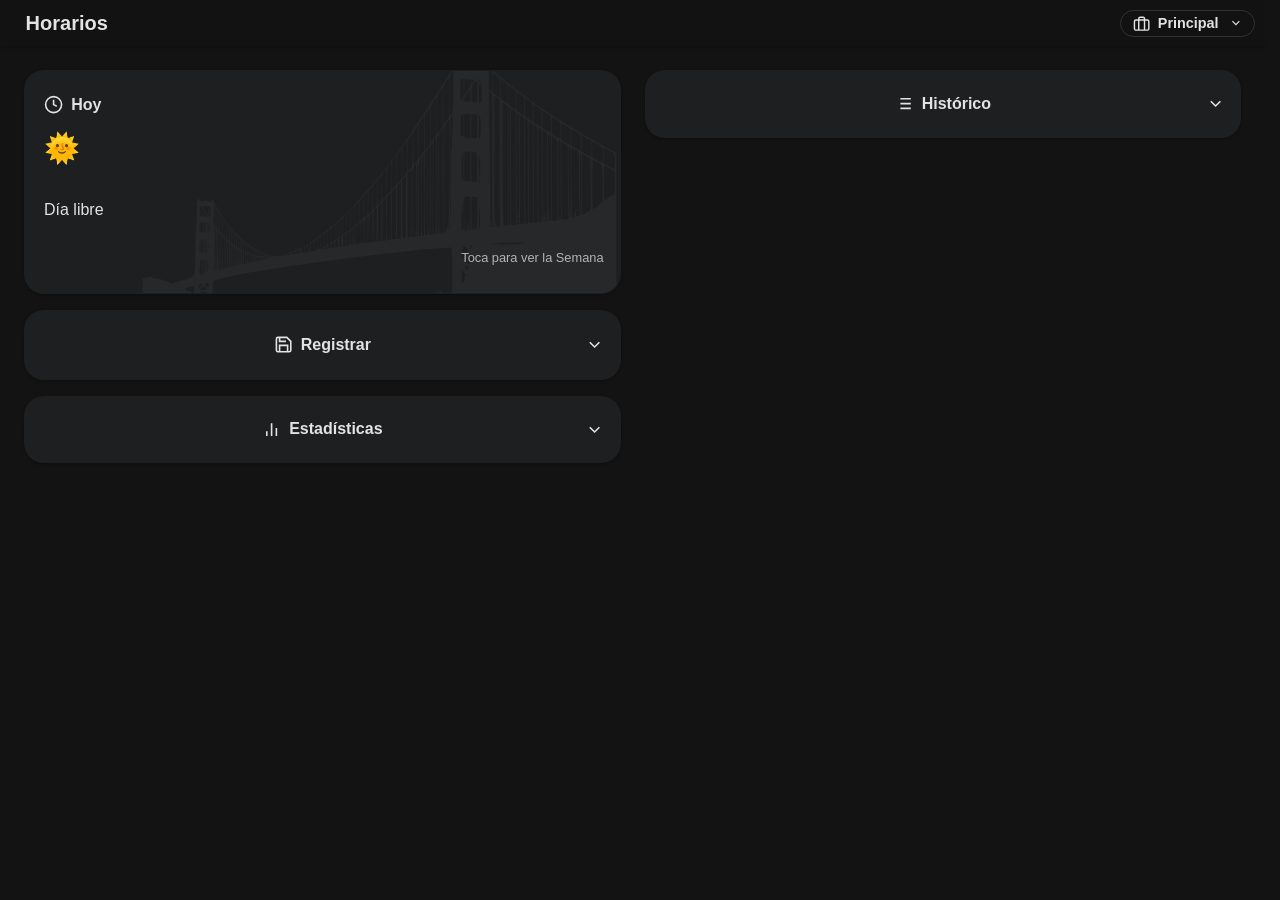
==== commit d6415c44: "Update horarios_8.19.html" ====
--- a/horarios_8.19.html
+++ b/horarios_8.19.html
@@ -1941,6 +1941,15 @@
                     <div id="config-total-feedback" class="config-hint-text">(Total semanal: --hs)</div>
                 </div>
                 <div class="form-group">
+                    <label>Fondo de Estado</label>
+                    <button id="btn-toggle-fondo" onclick="UILogic.toggleFondoCard()">
+                        <svg class="icon">
+                            <use href="#icon-landscape" />
+                        </svg>
+                        <span id="hint-fondo-label">Golden Gate</span>
+                    </button>
+                </div>
+                <div class="form-group">
                     <label>Mostrar / Ordenar Tarjetas</label>
                     <div style="display:flex;flex-direction:column;gap:0.4rem;" id="lista-orden-cards">
                         <div class="orden-card-item" id="orden-item-registrar">
@@ -1989,14 +1998,14 @@
                         </svg>
                         <span>Ignorar calculo TF</span>
                     </button>
-                </div>
+                </div>                
                 <div class="form-group">
-                    <label>Fondo de Estado</label>
-                    <button id="btn-toggle-fondo" onclick="UILogic.toggleFondoCard()">
+                    <label>Calendario</label>
+                    <button id="btn-toggle-hover-popup" onclick="UILogic.toggleHoverPopupCalendario()">
                         <svg class="icon">
-                            <use href="#icon-landscape" />
+                            <use href="#icon-calendar-simple" />
                         </svg>
-                        <span id="hint-fondo-label">Golden Gate</span>
+                        <span>Popup al pasar mouse</span>
                     </button>
                 </div>
                 <div class="config-actions">
@@ -6919,6 +6928,18 @@
                     _setBtnActivo('btn-toggle-ignorar-tf', D.getIgnorarTiempoFuera());
                 }
 
+                function toggleHoverPopupCalendario() {
+                    const actual = localStorage.getItem('hoverPopupCalendario') !== 'false';
+                    const nuevo = !actual;
+                    try { localStorage.setItem('hoverPopupCalendario', nuevo); } catch (e) { }
+                    actualizarEstadoBotonHoverPopup();
+                    mostrarToast(nuevo ? 'Popup al pasar mouse activado' : 'Popup al pasar mouse desactivado', 'info');
+                }
+
+                function actualizarEstadoBotonHoverPopup() {
+                    _setBtnActivo('btn-toggle-hover-popup', localStorage.getItem('hoverPopupCalendario') !== 'false');
+                }
+
                 function togglePersistirTarjetas() {
                     const actual = localStorage.getItem('persistirTarjetas') !== 'false';
                     const nuevo = !actual;
@@ -9381,8 +9402,8 @@
                         togglePeriodoStats, cambiarAnioStats, cambiarSemanaStats, toggleFondoCard, setFondoCard, navegarCalendario, toggleGistMerge,
                         actualizarEstadoBotonesGist, togglePersistirTarjetas, actualizarEstadoBotonPersistir, toggleVistaHistorico,
                         abrirModalGist, cerrarModalGist, guardarConfigGist, toggleVerToken, abrirGistEnBrowser, gistSubir, gistBajar,
-                        gistMergeAplicar, gistMergeCancelar, actualizarBotonesHistorico, toggleGistBackup, toggleModoLote, toggleVisibilidadCard, aplicarVisibilidadCards, obtenerOrdenCards, aplicarOrdenCards, iniciarDragOrdenCards, 
-                        _popupCalendario, _popupCalendarioHover, _cerrarPopupCalendarioHover
+                        gistMergeAplicar, gistMergeCancelar, actualizarBotonesHistorico, toggleGistBackup, toggleModoLote, toggleVisibilidadCard, aplicarVisibilidadCards, obtenerOrdenCards, aplicarOrdenCards, iniciarDragOrdenCards,
+                        _popupCalendario, _popupCalendarioHover, _cerrarPopupCalendarioHover, toggleHoverPopupCalendario, actualizarEstadoBotonHoverPopup
                     };
 
                     // === LISTENERS E INTERACTIVIDAD ===
@@ -9561,6 +9582,7 @@
                     D.setVistaActual(config.vistaActual);
                     D.setIgnorarTiempoFuera(config.ignorarTiempoFuera || false);
                     UILogic.actualizarEstadoBotonIgnorarTF();
+                    UILogic.actualizarEstadoBotonHoverPopup();
                     UILogic.aplicarVisibilidadCards();
                     UILogic.aplicarOrdenCards(UILogic.obtenerOrdenCards());
                     UILogic.iniciarDragOrdenCards();
@@ -10444,6 +10466,7 @@
 
                 function _popupCalendarioHover(event, registroId) {
                     if (!window.matchMedia('(hover: hover)').matches) return;
+                    if (localStorage.getItem('hoverPopupCalendario') === 'false') return;
                     clearTimeout(_popupCalendarioHoverTimer);
                     _popupCalendarioEsHover = true;
                     _popupCalendario(event, registroId);
@@ -10662,7 +10685,7 @@
                     iniciarTimerAutoCierreBotones, cancelarTimerAutoCierreBotones, toggleIgnorarTiempoFuera, actualizarEstadoBotonIgnorarTF,
                     togglePeriodoStats, cambiarAnioStats, cambiarSemanaStats, toggleFondoCard, setFondoCard, toggleVisibilidadCard, aplicarVisibilidadCards, obtenerOrdenCards, aplicarOrdenCards, iniciarDragOrdenCards,
                     togglePersistirTarjetas, actualizarEstadoBotonPersistir, toggleVistaHistorico,
-                    _popupCalendario, _popupCalendarioHover, _cerrarPopupCalendarioHover
+                    _popupCalendario, _popupCalendarioHover, _cerrarPopupCalendarioHover, toggleHoverPopupCalendario, actualizarEstadoBotonHoverPopup
                 };
 
             })(SecurityAndUtils, DataManagement, GistSync);
@@ -10705,4 +10728,4 @@
 
      - BUGS MENORES CONOCIDOS:
 
-    -->+    -->
